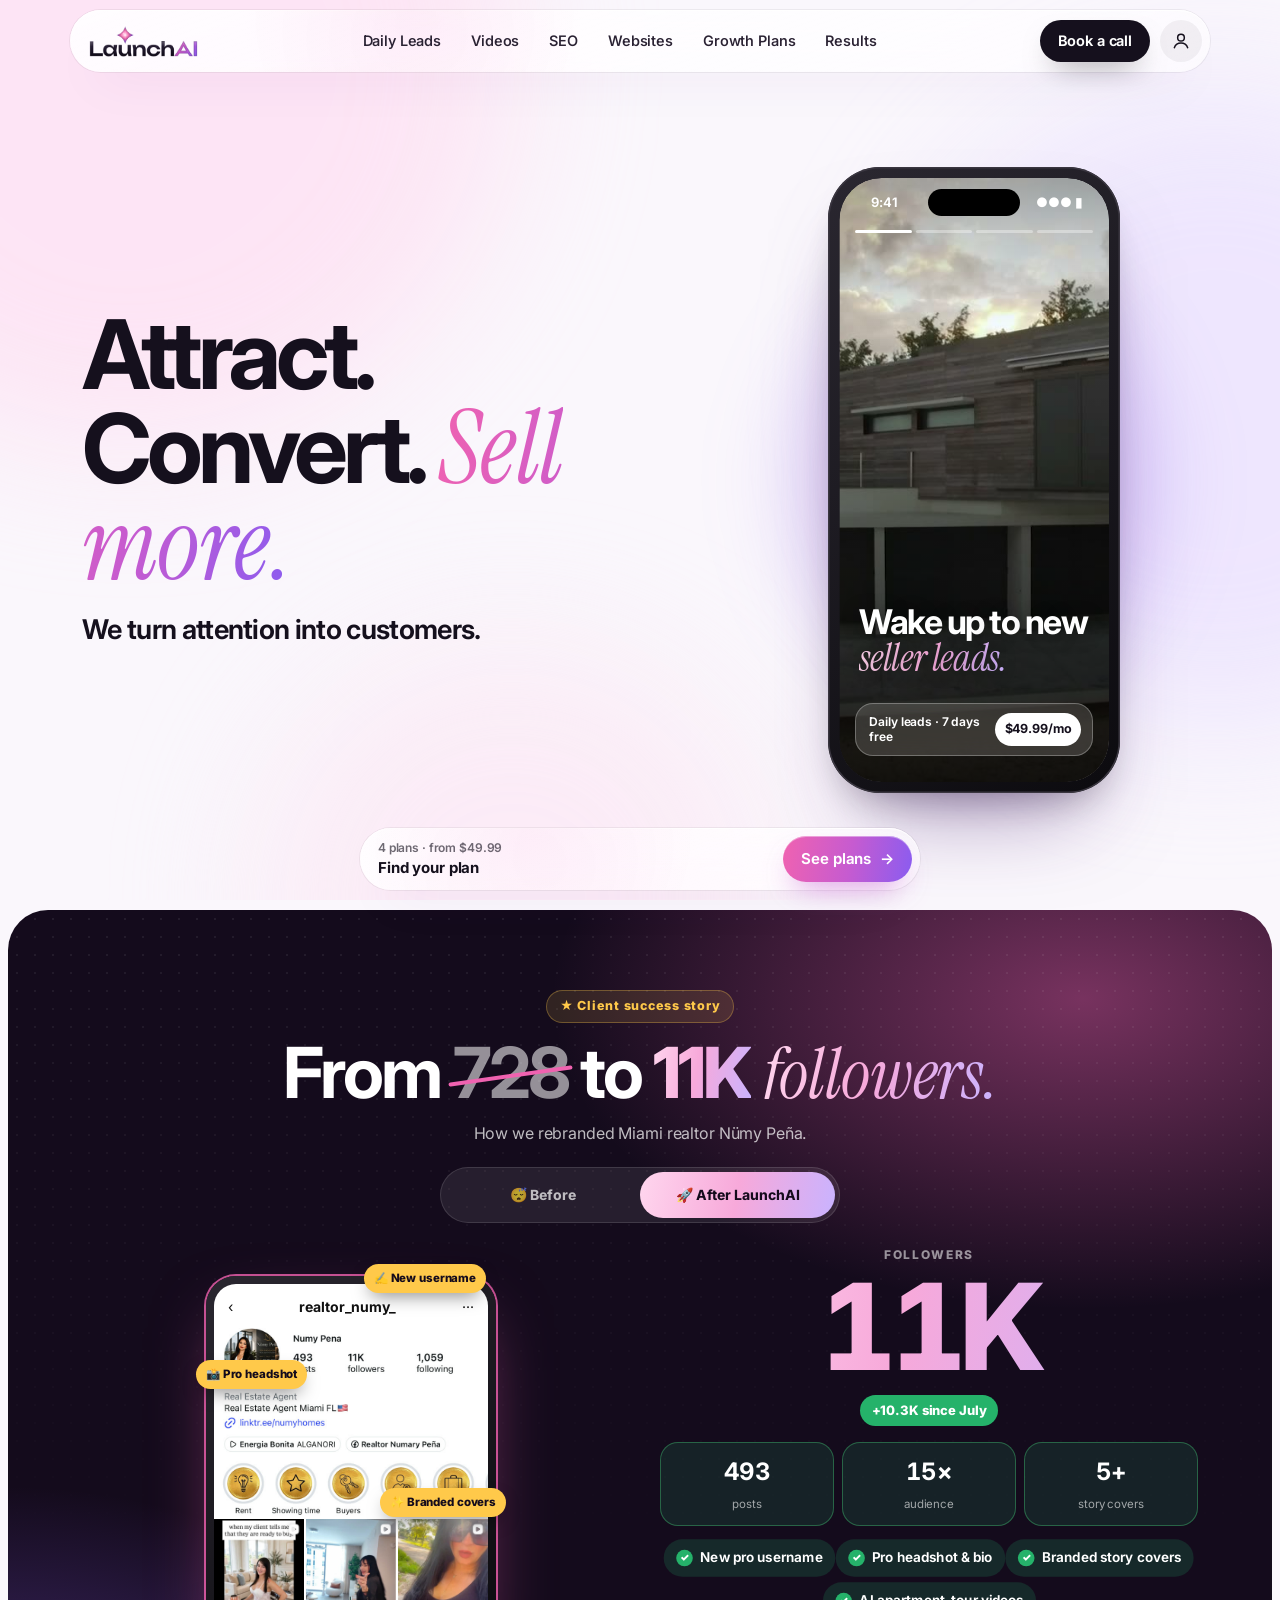
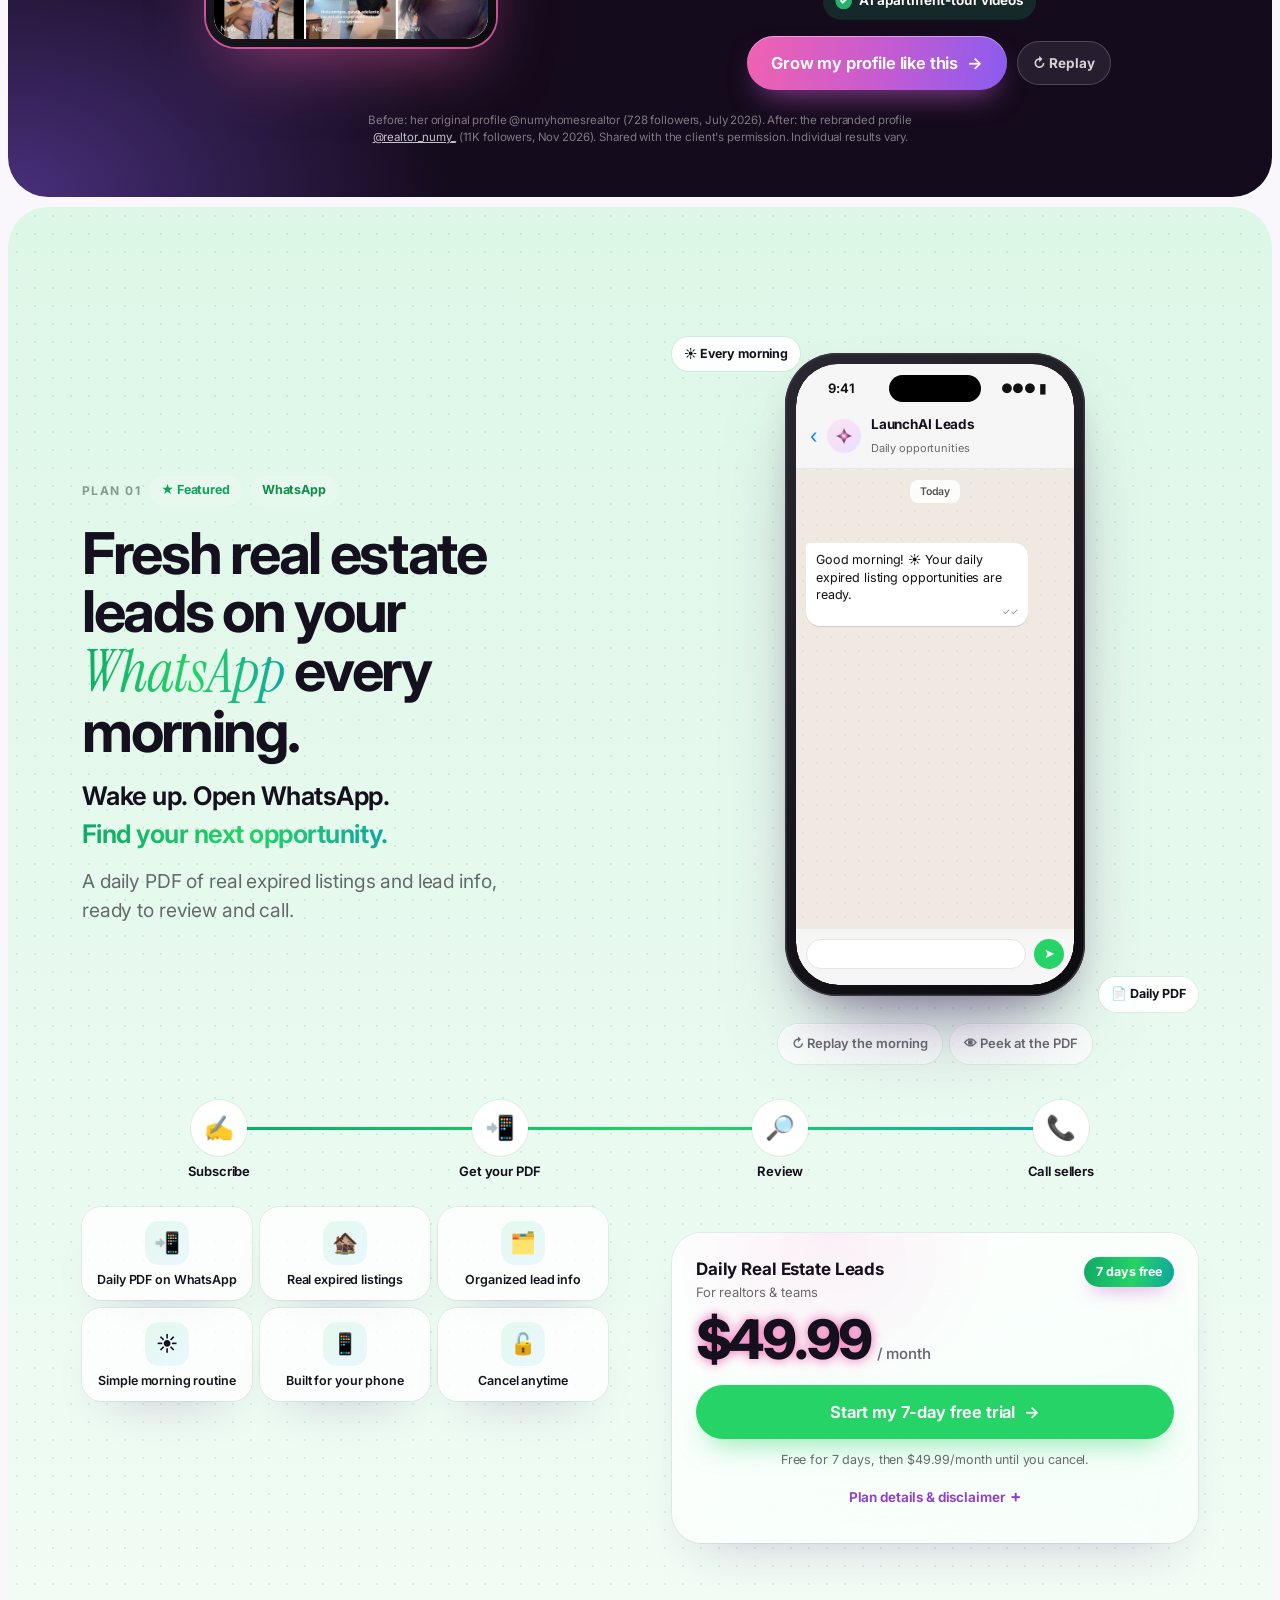
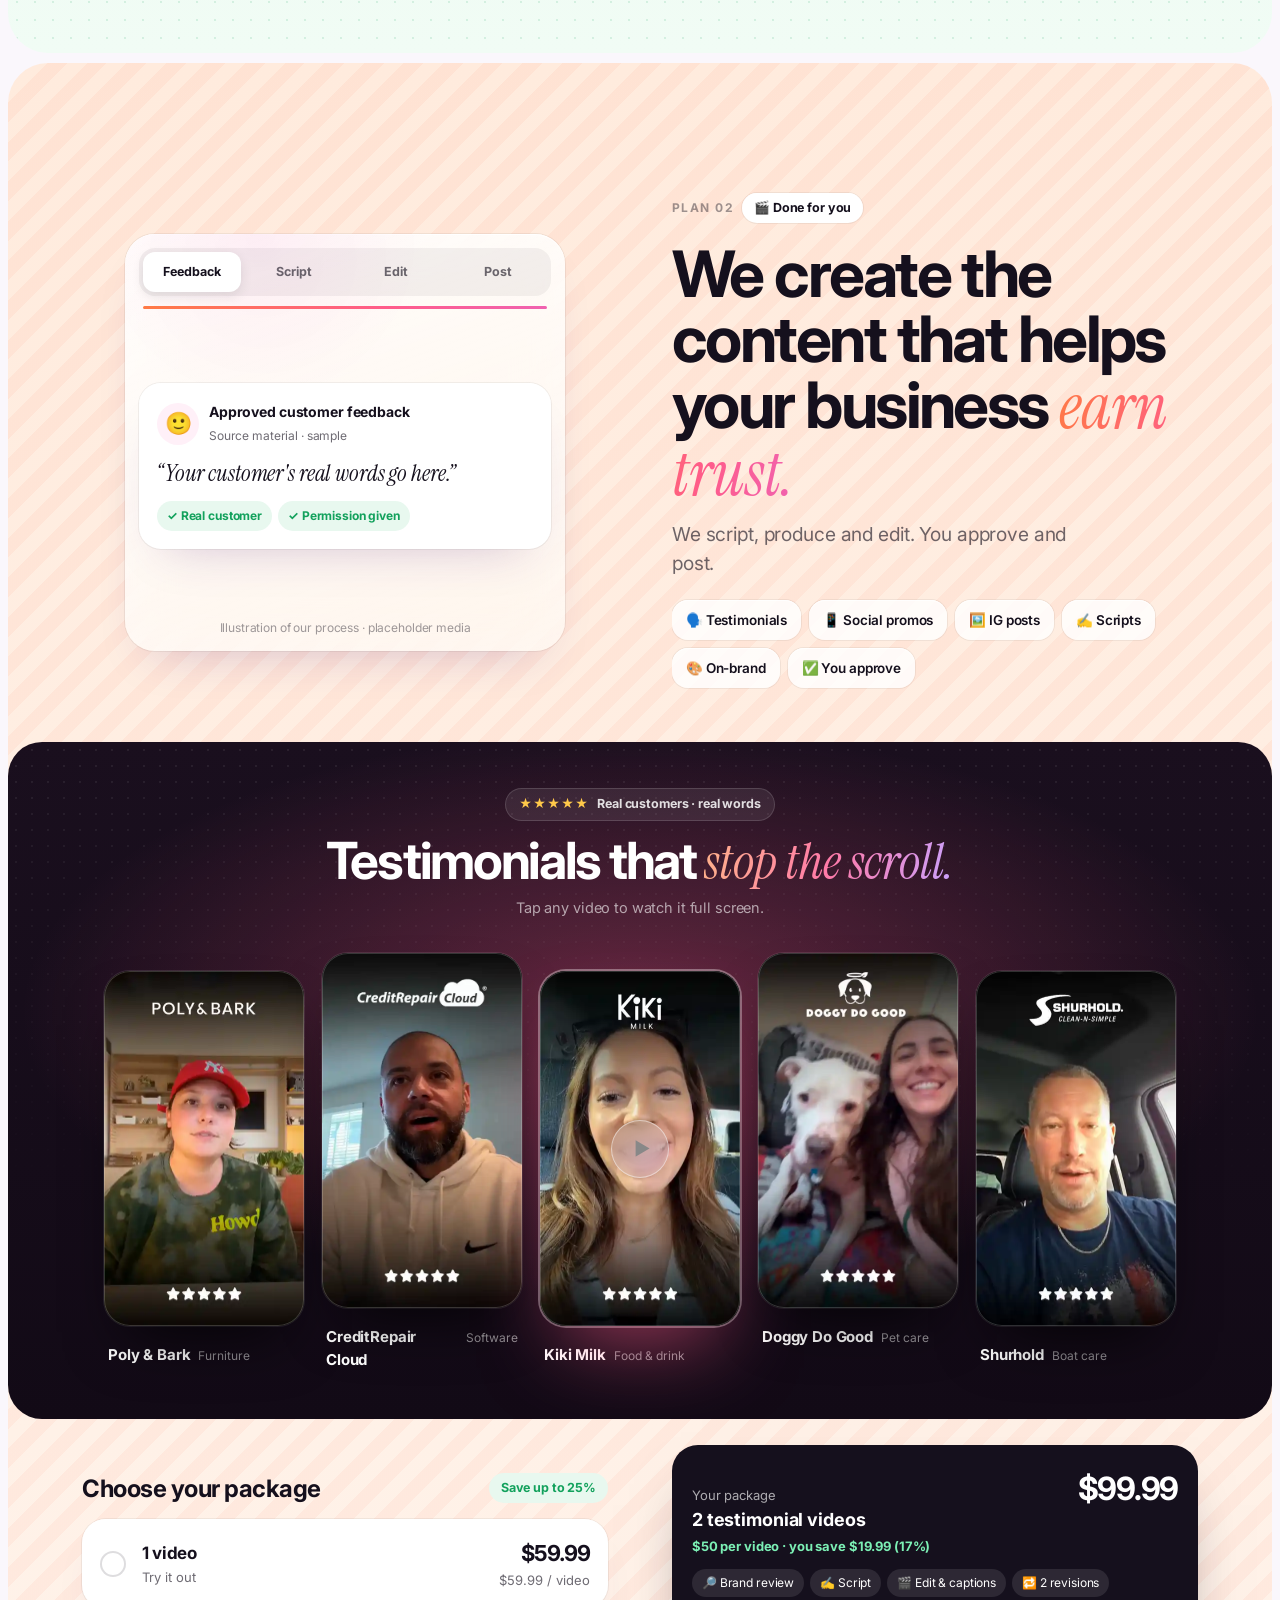
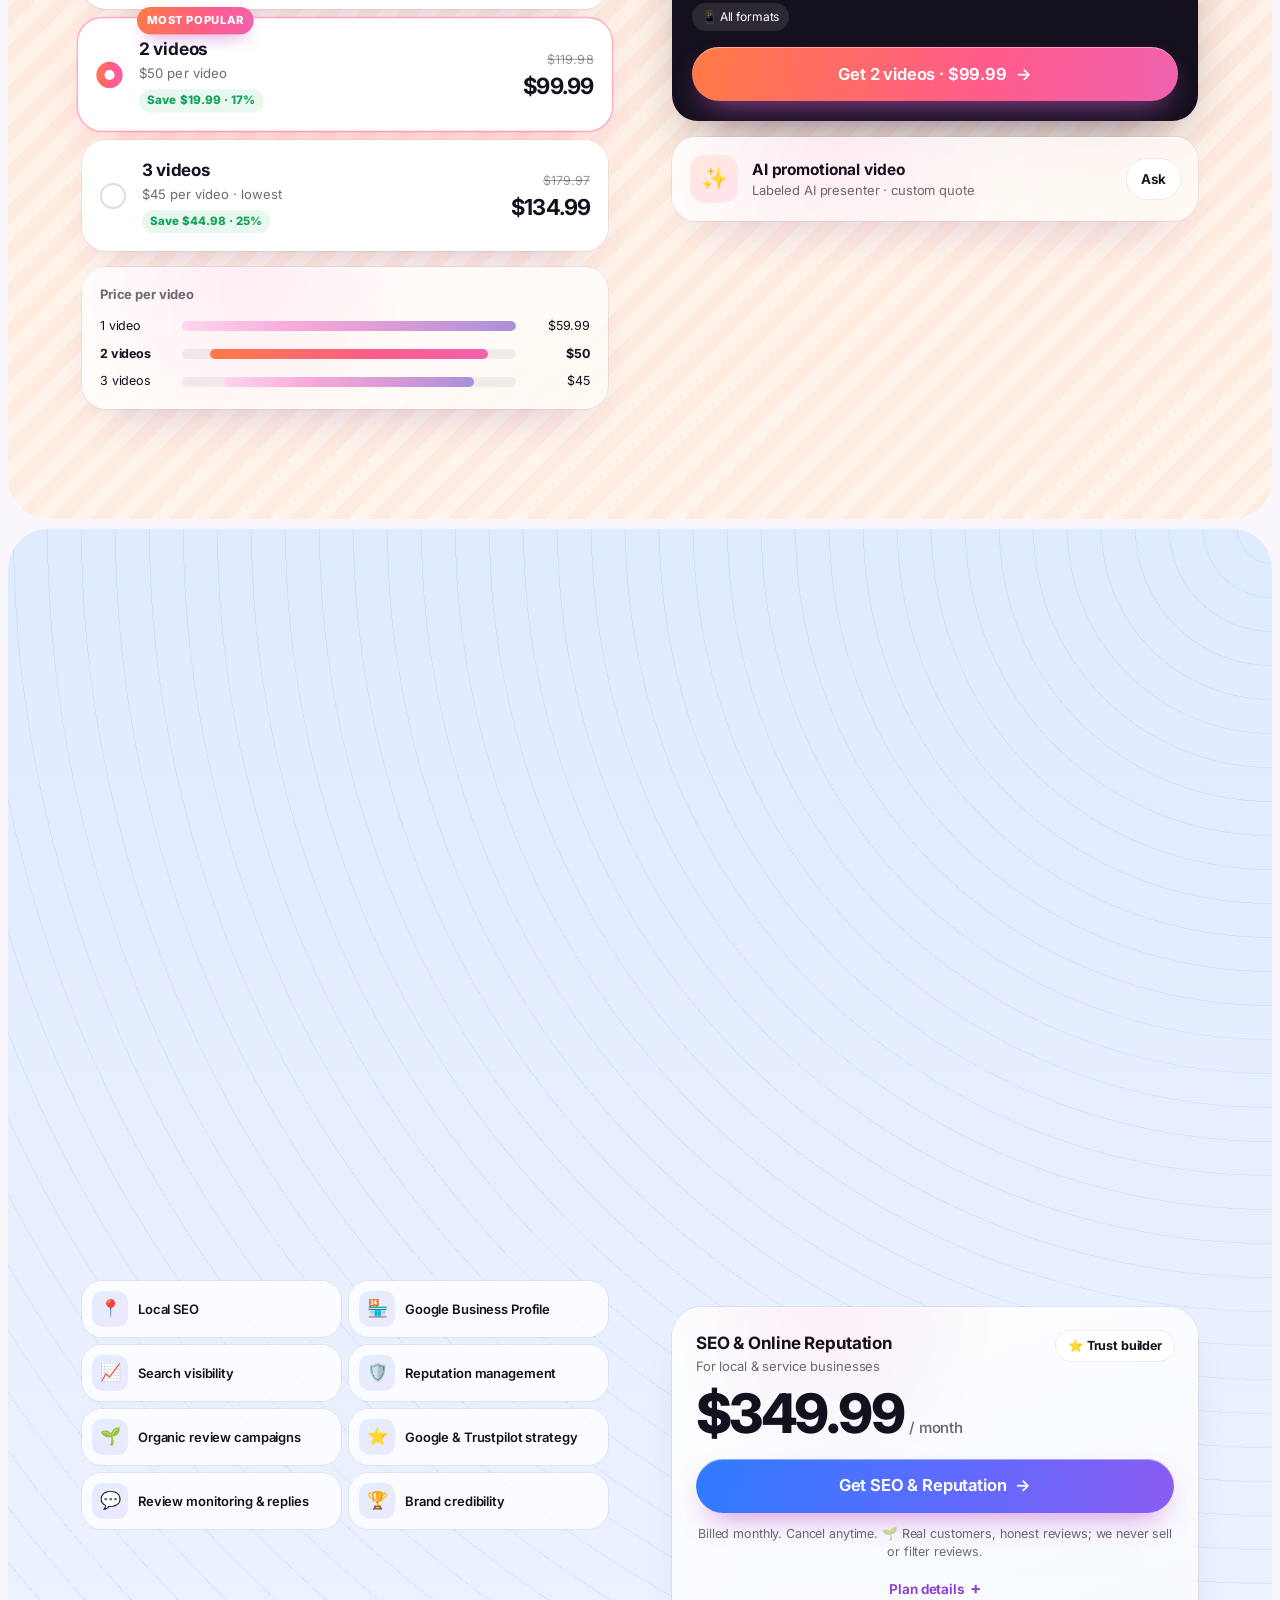
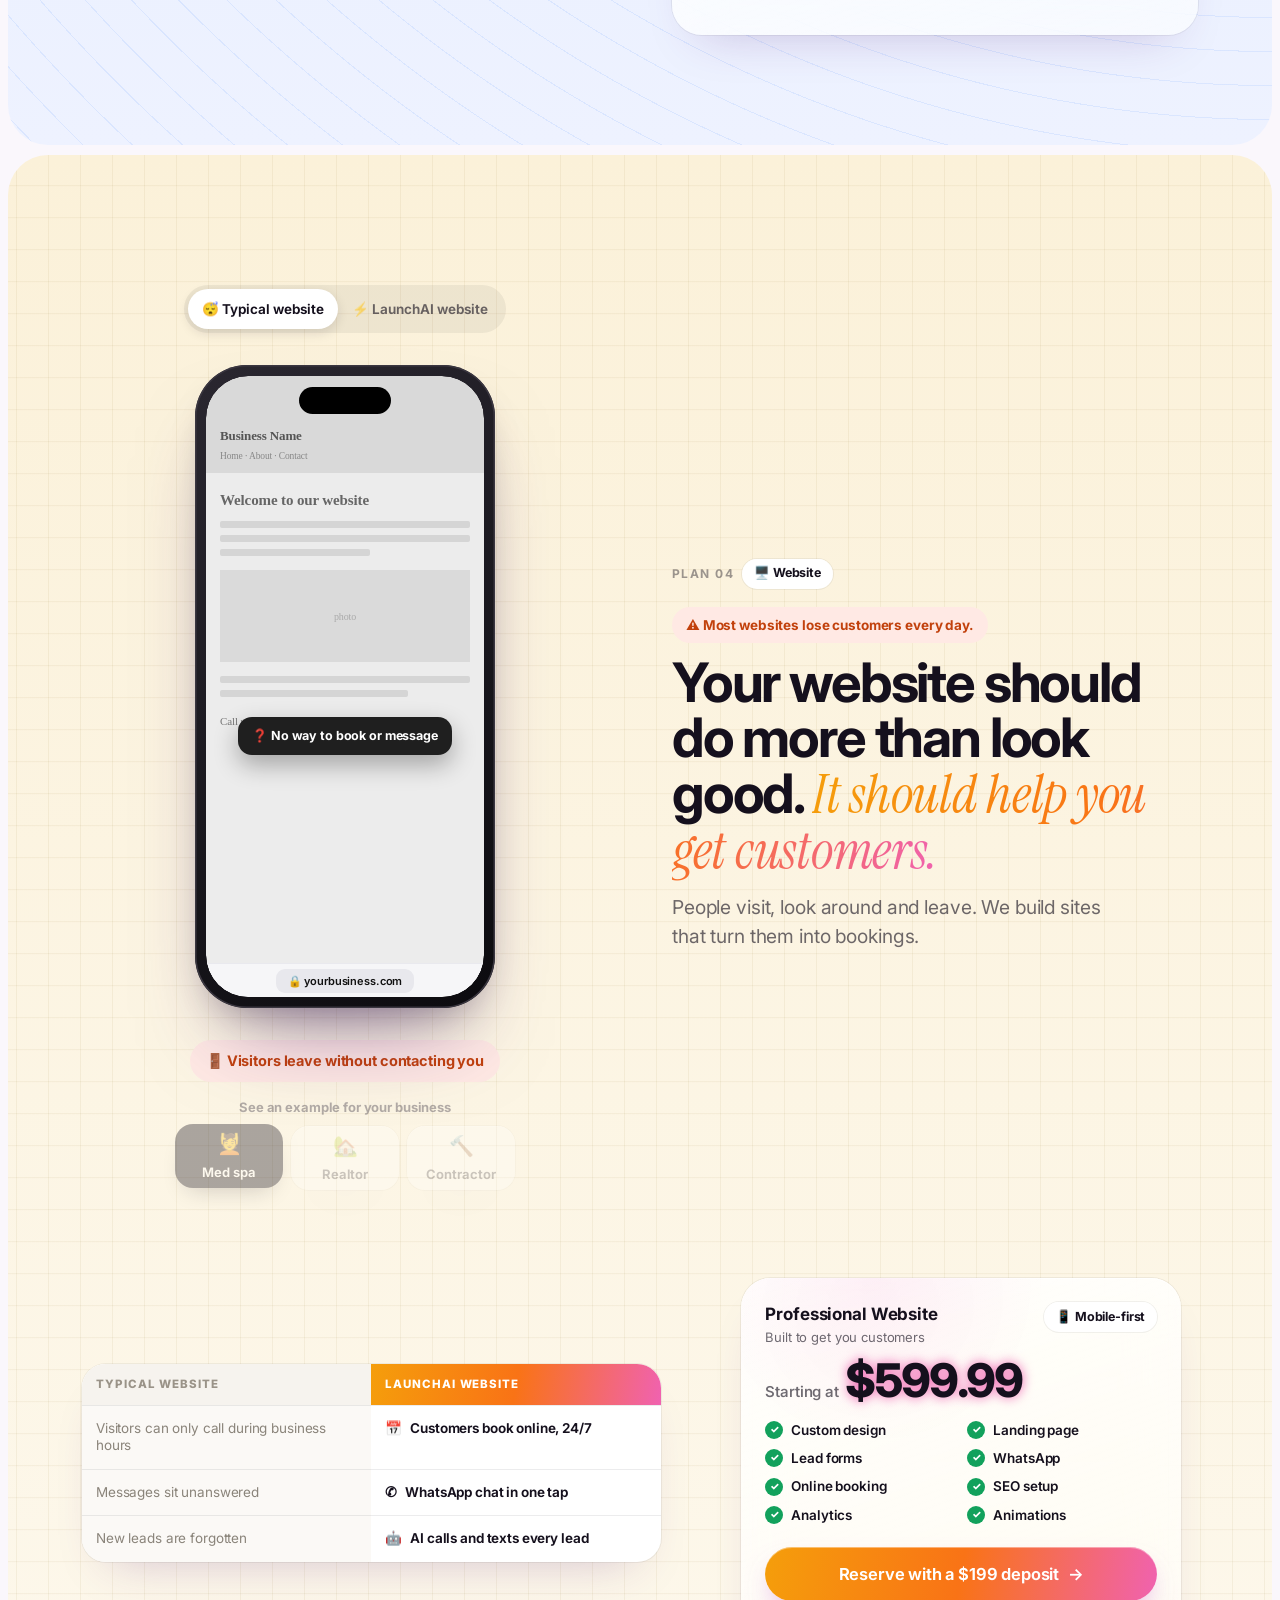
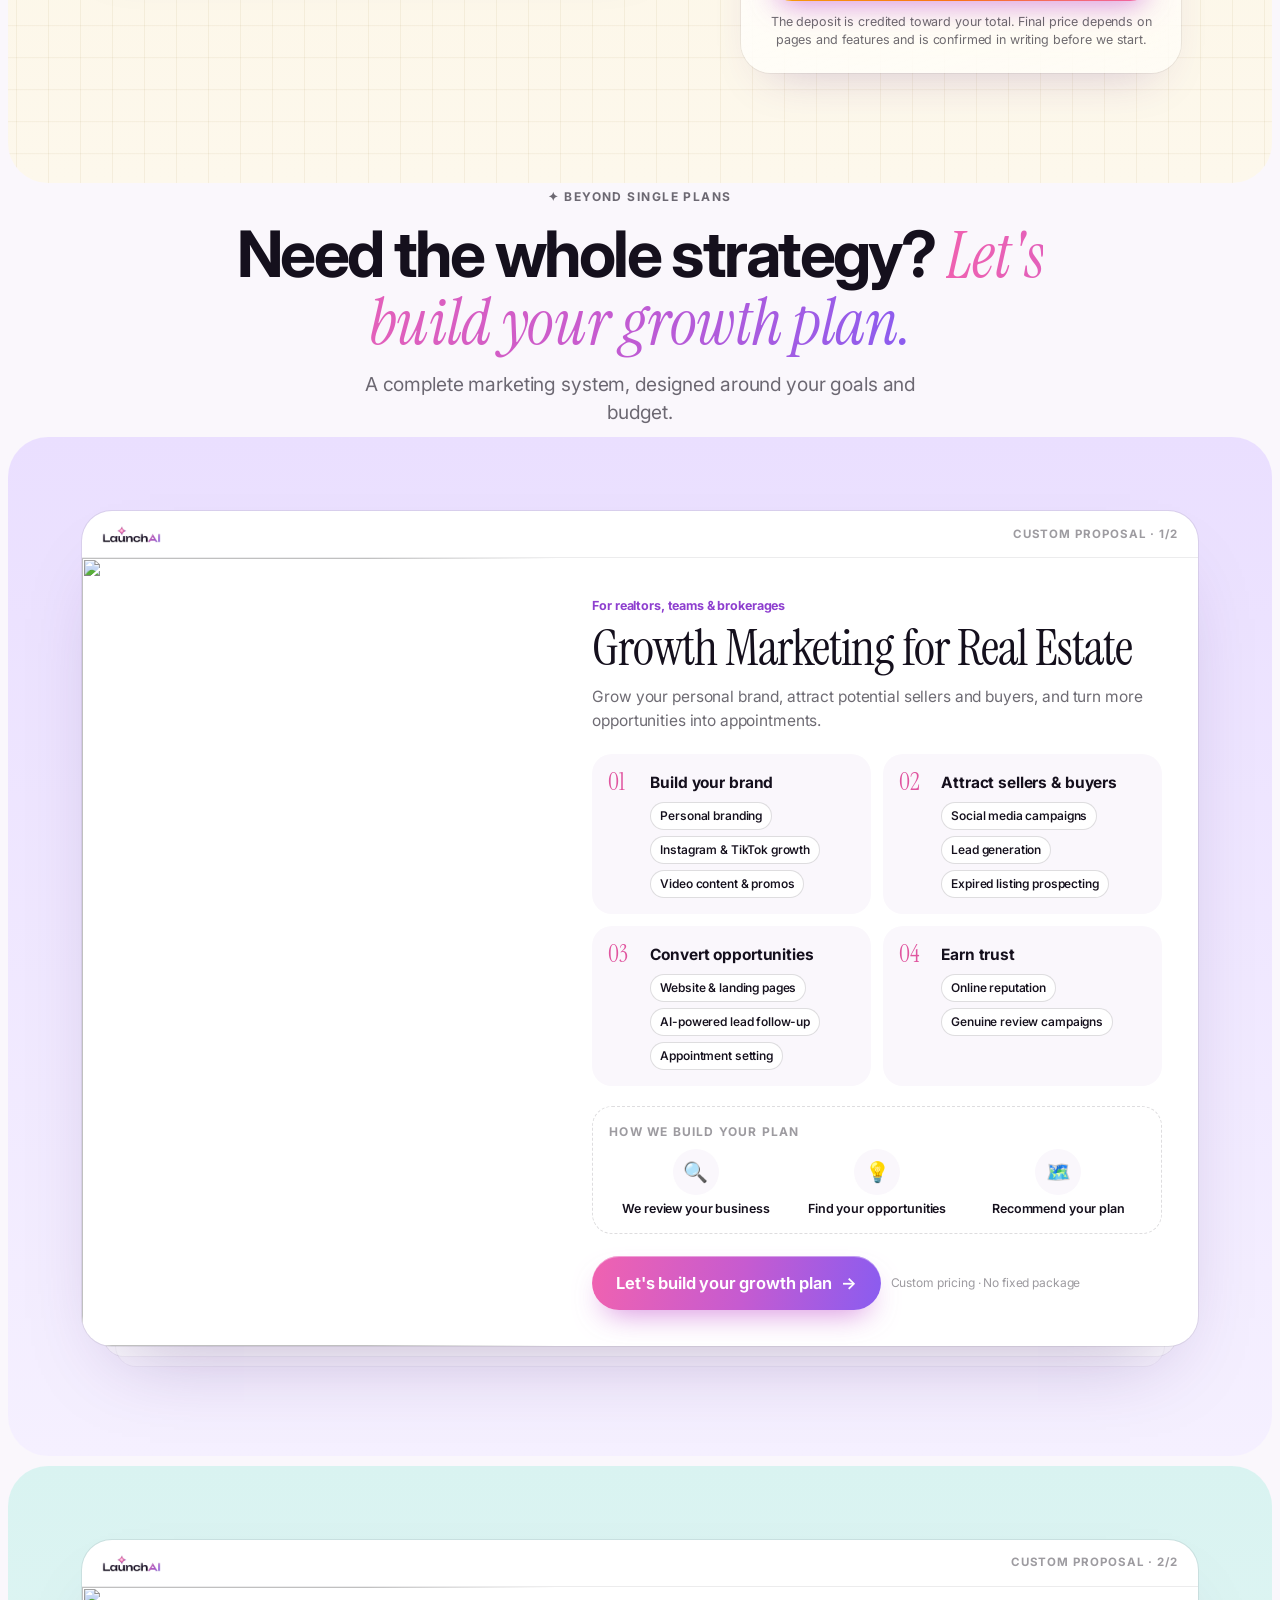
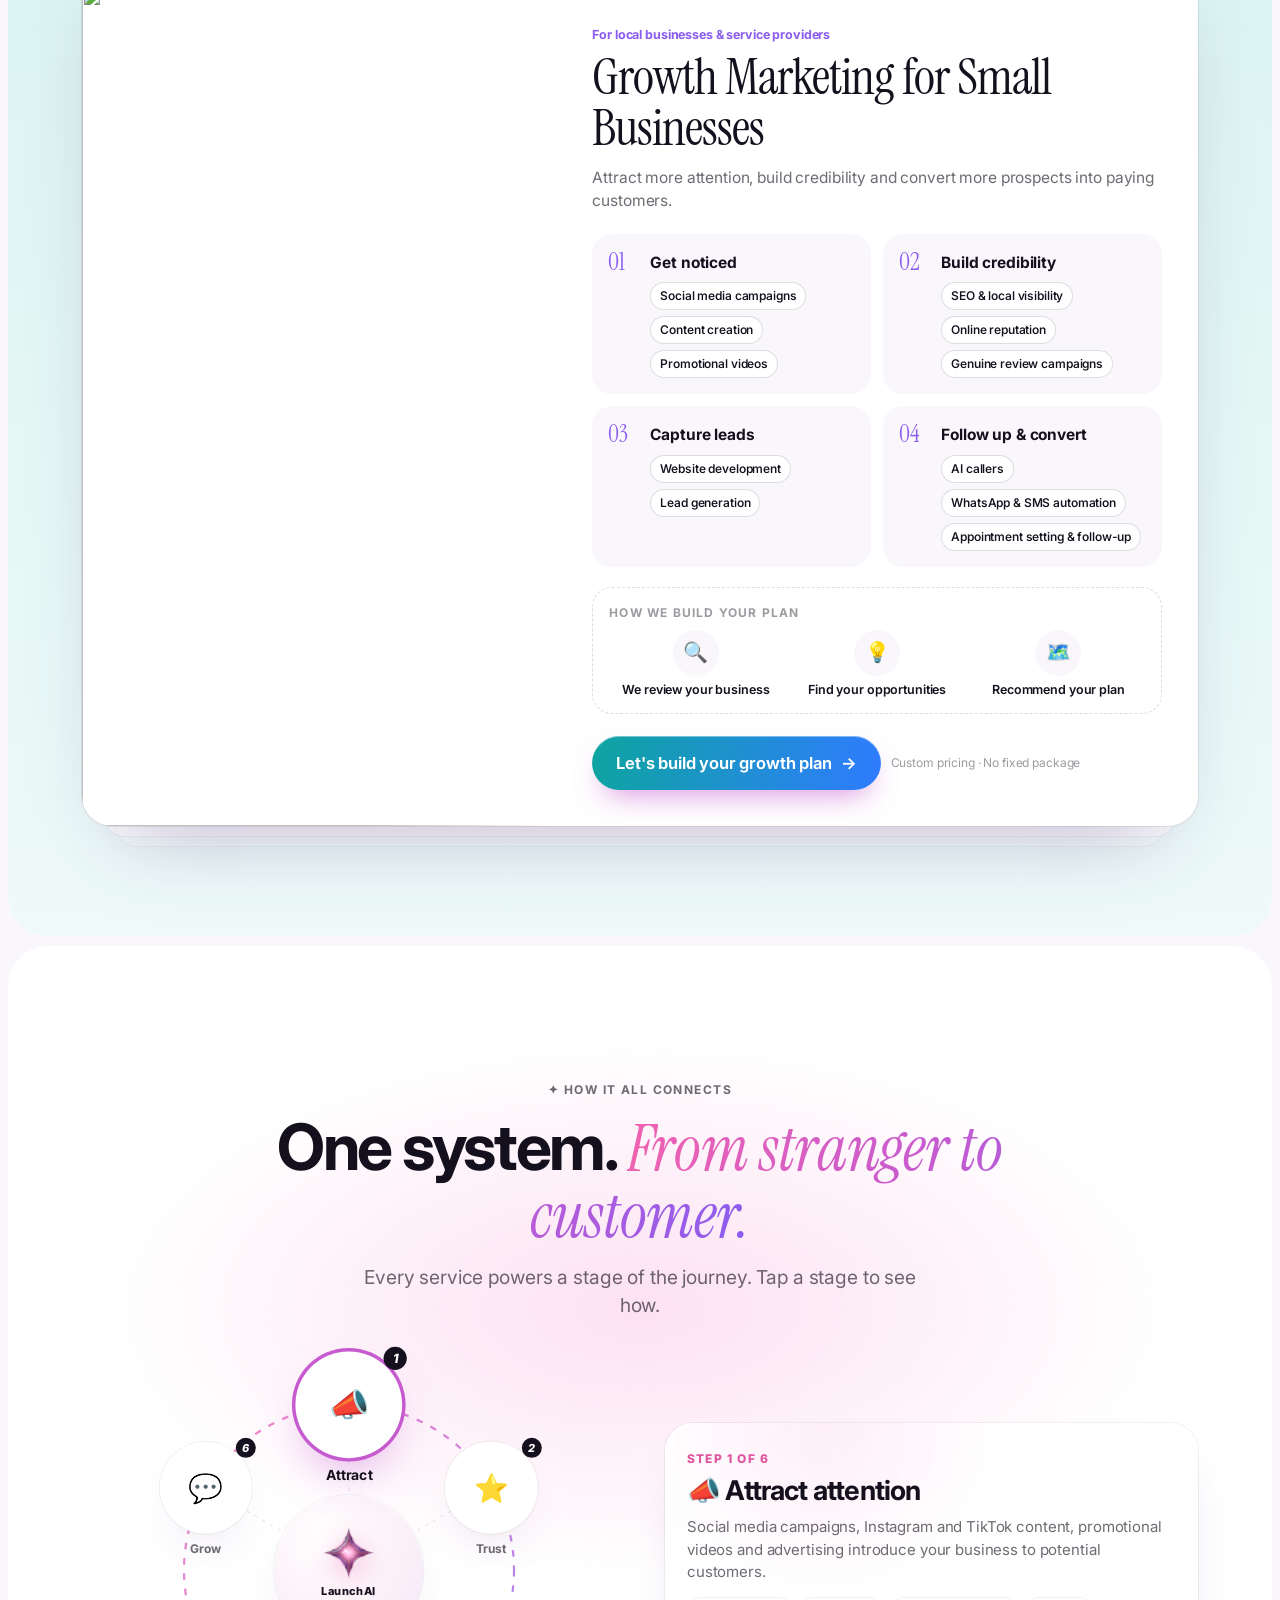
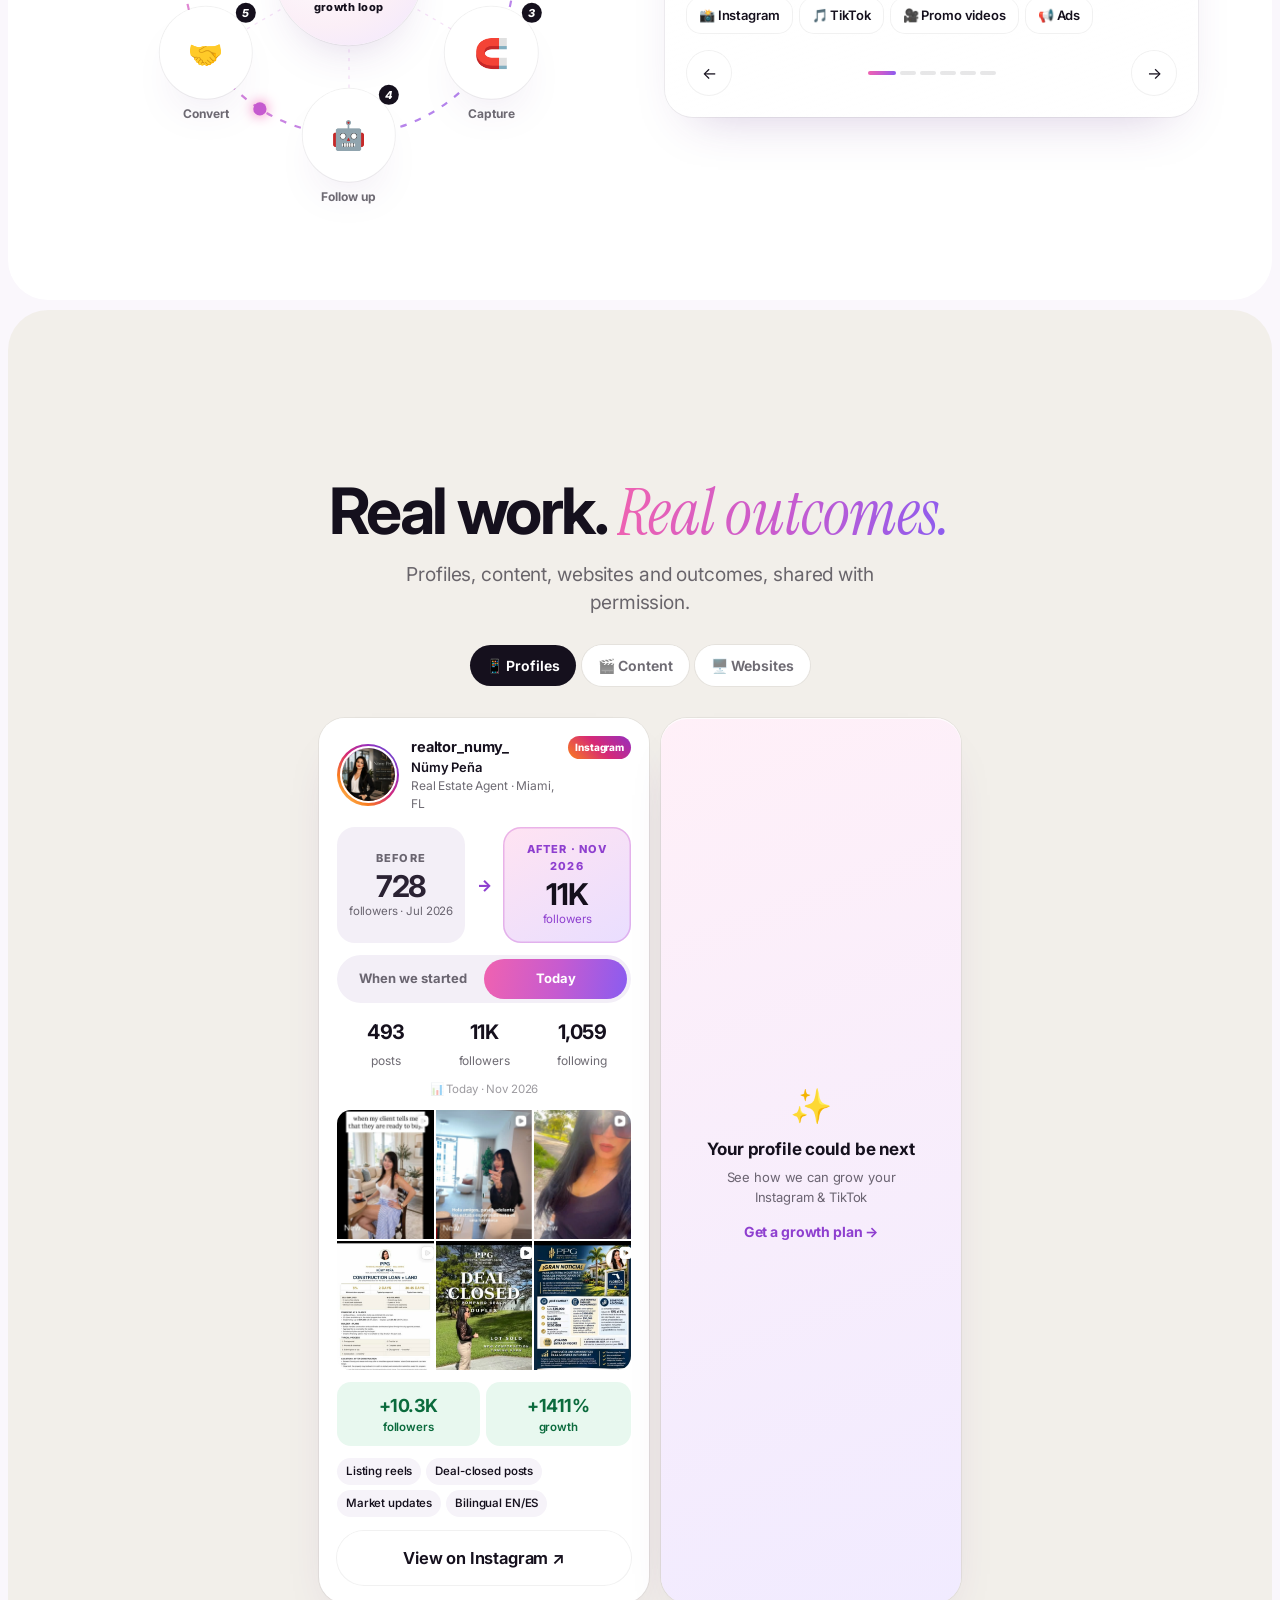
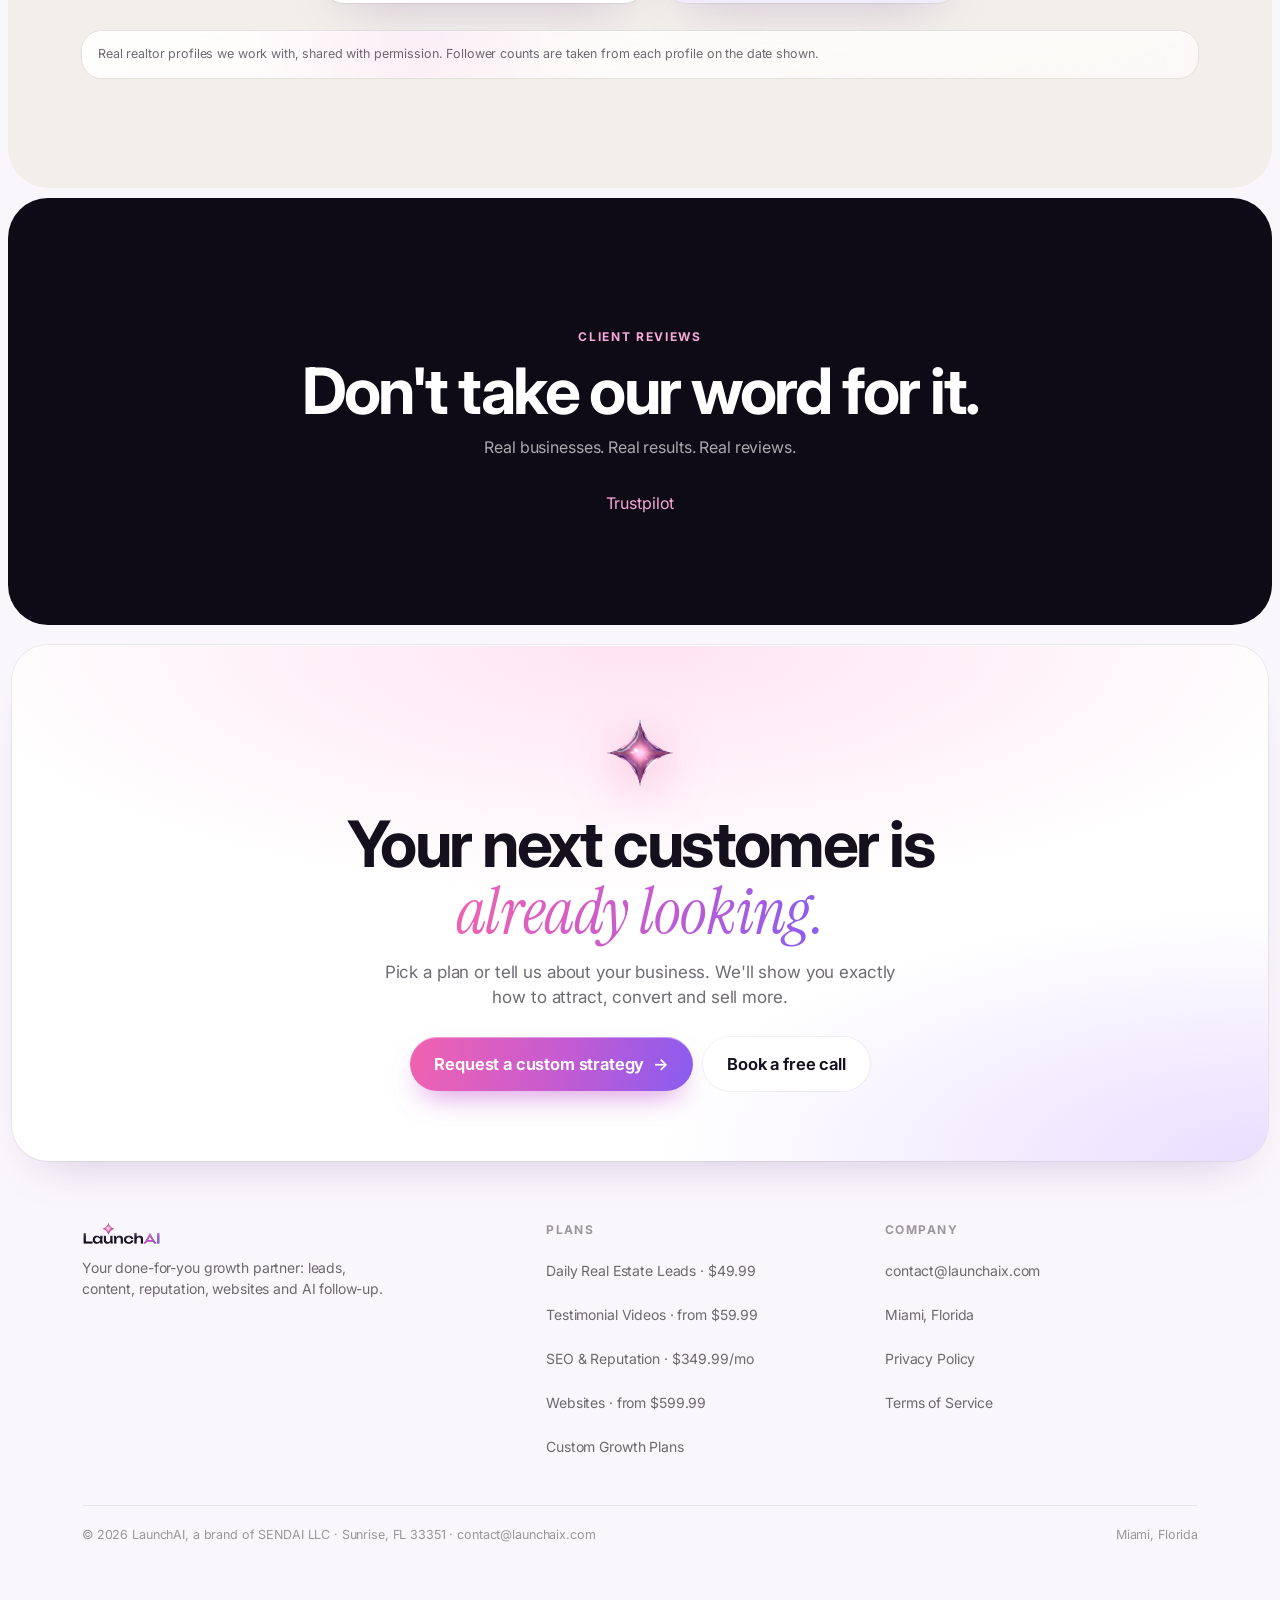
==== index.html @ 58e359bb "Launch redesign: mobile-first site, accounts, support desk, Stripe checkout - New light, iPhone-firs" ====
<!DOCTYPE html>
<html lang="en">
<head>
<meta charset="UTF-8">
<meta name="facebook-domain-verification" content="5u97hp2n8crmgcsbzi7xvz406a7vlc" />
<meta name="viewport" content="width=device-width, initial-scale=1.0, viewport-fit=cover">
<title>LaunchAI | Leads, Testimonial Videos, SEO & Websites for Realtors & Small Business</title>
<meta name="description" content="LaunchAI helps realtors and small businesses attract, convert and sell more: daily real estate leads on WhatsApp, done-for-you testimonial videos, SEO & online reputation, and professional websites.">
<meta name="author" content="LaunchAI">
<meta name="robots" content="index, follow, max-snippet:-1, max-image-preview:large, max-video-preview:-1">
<link rel="canonical" href="https://www.launchaix.com/">
<meta property="og:type" content="website">
<meta property="og:url" content="https://www.launchaix.com/">
<meta property="og:title" content="LaunchAI | Attract. Convert. Sell more.">
<meta property="og:description" content="LaunchAI helps realtors and small businesses attract, convert and sell more: daily real estate leads on WhatsApp, done-for-you testimonial videos, SEO & online reputation, and professional websites.">
<meta property="og:image" content="https://www.launchaix.com/og-image.png">
<meta property="og:site_name" content="LaunchAI">
<meta property="og:locale" content="en_US">
<meta name="twitter:card" content="summary_large_image">
<meta name="twitter:site" content="@launchaix">
<meta name="twitter:title" content="LaunchAI | Attract. Convert. Sell more.">
<meta name="twitter:description" content="LaunchAI helps realtors and small businesses attract, convert and sell more: daily real estate leads on WhatsApp, done-for-you testimonial videos, SEO & online reputation, and professional websites.">
<script type="application/ld+json">{"@context": "https://schema.org", "@type": "Organization", "name": "LaunchAI", "legalName": "SENDAI LLC", "alternateName": ["launchaix", "launchai", "Launch AI"], "url": "https://www.launchaix.com", "description": "LaunchAI is a done-for-you growth partner for real estate agents and small businesses: daily real estate leads, testimonial videos, SEO & online reputation, and professional websites.", "email": "contact@launchaix.com", "address": {"@type": "PostalAddress", "addressLocality": "Sunrise", "addressRegion": "FL", "postalCode": "33351", "addressCountry": "US"}, "sameAs": ["https://www.instagram.com/launchaix", "https://www.facebook.com/profile.php?id=61578196255046", "https://www.linkedin.com/company/launchaix/", "https://www.trustpilot.com/review/launchaix.com"]}</script>
<meta name="theme-color" content="#FAF7FC">
<link rel="icon" href="symbol.png">
<link rel="apple-touch-icon" href="symbol.png">
<link rel="preconnect" href="https://fonts.googleapis.com">
<link rel="preconnect" href="https://fonts.gstatic.com" crossorigin>
<link href="https://fonts.googleapis.com/css2?family=Inter:wght@400;500;600;700;800&family=Instrument+Serif:ital@0;1&display=swap" rel="stylesheet">
<link href="https://assets.calendly.com/assets/external/widget.css" rel="stylesheet">
<script src="https://assets.calendly.com/assets/external/widget.js" async></script>
<style>
:root{
  --bg:#FAF7FC;--card:#FFFFFF;--ink:#15101D;--ink2:#2A2233;--mute:rgba(21,16,29,.62);--dim:rgba(21,16,29,.42);
  --line:rgba(21,16,29,.08);--line2:rgba(21,16,29,.14);
  --grad:linear-gradient(100deg,#F062B0 0%,#C65BD0 52%,#8A5CF0 100%);
  --soft:linear-gradient(100deg,#FFD6EE 0%,#F7A9DA 34%,#D99AD6 66%,#A88FDB 100%);
  --pink:#E0559F;--violet:#8A5CF0;--plum:#8E3FCF;--wa:#25D366;--ok:#12A15C;
  --r:26px;--wrap:1180px;
  --sans:-apple-system,BlinkMacSystemFont,"SF Pro Display","SF Pro Text","Inter","Helvetica Neue",Arial,sans-serif;
  --serif:"Instrument Serif","New York",Georgia,serif;
  --ease:cubic-bezier(.2,.8,.2,1);
  --shadow:0 1px 0 rgba(255,255,255,.9) inset,0 0 0 1px rgba(21,16,29,.06),0 24px 50px -28px rgba(90,40,130,.28);
  --safe-b:env(safe-area-inset-bottom,0px);
}
*{box-sizing:border-box;margin:0;padding:0;-webkit-tap-highlight-color:transparent}
html{scroll-behavior:smooth;-webkit-text-size-adjust:100%}
body{background:var(--bg);color:var(--ink);font-family:var(--sans);font-size:16px;line-height:1.5;-webkit-font-smoothing:antialiased;overflow-x:hidden;letter-spacing:-.008em}
img,video{display:block;max-width:100%}
a{color:inherit;text-decoration:none}
button{font:inherit;color:inherit;background:none;border:0;cursor:pointer}
.wrap{max-width:var(--wrap);margin:0 auto;padding:0 20px}
.serif{font-family:var(--serif);font-style:italic;font-weight:400;letter-spacing:-.005em}
.gt{background:var(--grad);-webkit-background-clip:text;background-clip:text;color:transparent}
h1,h2,h3{font-weight:700;letter-spacing:-.04em;line-height:1.02}
h2{font-size:clamp(2.1rem,8.6vw,4rem)}
h3{font-size:1.3rem;letter-spacing:-.02em;line-height:1.2}
.lead{font-size:clamp(1.02rem,3.9vw,1.2rem);color:var(--mute);margin-top:14px;max-width:560px}
.eyebrow{display:inline-flex;align-items:center;gap:8px;font-size:12px;font-weight:700;letter-spacing:.12em;text-transform:uppercase;color:var(--mute)}
.chip{display:inline-flex;align-items:center;gap:7px;height:30px;padding:0 12px;border-radius:999px;font-size:12.5px;font-weight:700;background:#fff;box-shadow:var(--shadow);white-space:nowrap}
.chip.hot{background:var(--grad);color:#fff;box-shadow:0 8px 20px -8px rgba(198,91,208,.7)}
.chip.ok{background:#E8F8EF;color:var(--ok);box-shadow:none}
.chip.wa{background:#E7F9EE;color:#128C4A;box-shadow:none}

/* aurora */
.aurora{position:fixed;inset:0;z-index:-1;pointer-events:none;overflow:hidden}
.aurora i{position:absolute;border-radius:50%;filter:blur(70px);opacity:.55}
.aurora i:nth-child(1){width:60vmax;height:60vmax;left:-20vmax;top:-25vmax;background:#FFD6EE;animation:drift 22s ease-in-out infinite alternate}
.aurora i:nth-child(2){width:50vmax;height:50vmax;right:-20vmax;top:10vh;background:#E4D9FF;animation:drift 26s ease-in-out infinite alternate-reverse}
.aurora i:nth-child(3){width:40vmax;height:40vmax;left:20vw;bottom:-20vmax;background:#FCE3F2;animation:drift 30s ease-in-out infinite alternate}
@keyframes drift{to{transform:translate(6vmax,4vmax) scale(1.08)}}

/* glass (light) */
.glass{position:relative;background:linear-gradient(160deg,rgba(255,255,255,.92),rgba(255,255,255,.62));backdrop-filter:blur(24px) saturate(180%);-webkit-backdrop-filter:blur(24px) saturate(180%);border-radius:var(--r);box-shadow:var(--shadow);isolation:isolate}
.glass::after{content:"";position:absolute;inset:0;border-radius:inherit;pointer-events:none;background:radial-gradient(380px circle at var(--mx,30%) var(--my,0%),rgba(247,169,218,.18),transparent 45%);z-index:-1}

/* buttons */
.btn{display:inline-flex;align-items:center;justify-content:center;gap:9px;min-height:54px;padding:0 24px;border-radius:999px;font-weight:650;font-size:16.5px;letter-spacing:-.01em;transition:transform .3s var(--ease),box-shadow .3s var(--ease),background .3s;white-space:nowrap;user-select:none}
.btn:active{transform:scale(.96)}
.btn-main{background:var(--grad);color:#fff;box-shadow:0 14px 30px -12px rgba(198,91,208,.75),0 1px 0 rgba(255,255,255,.4) inset}
.btn-ink{background:var(--ink);color:#fff;box-shadow:0 14px 30px -14px rgba(21,16,29,.6)}
.btn-wa{background:var(--wa);color:#fff;box-shadow:0 14px 30px -12px rgba(37,211,102,.6)}
.btn-soft{background:#fff;color:var(--ink);box-shadow:var(--shadow)}
.btn.block{width:100%}
.btn .arr{transition:transform .3s var(--ease)}
@media(hover:hover){.btn:hover{transform:translateY(-2px)}.btn:hover .arr{transform:translateX(3px)}}

/* top progress + nav */
.progress{position:fixed;top:0;left:0;height:3px;width:100%;transform-origin:0 50%;transform:scaleX(0);background:var(--grad);z-index:80}
.nav{position:fixed;z-index:60;top:calc(10px + env(safe-area-inset-top,0px));left:50%;transform:translateX(-50%);width:min(1140px,calc(100% - 20px));height:58px;display:flex;align-items:center;gap:6px;padding:0 8px 0 18px;border-radius:999px}
.nav .logo img{height:24px;width:auto}
.nav ul{display:none;list-style:none;gap:2px;margin-left:auto}
.nav ul a{display:block;padding:9px 14px;border-radius:999px;font-size:14.5px;font-weight:550;color:var(--ink2)}
.nav ul a:hover{background:rgba(21,16,29,.05)}
.nav .btn{min-height:42px;padding:0 18px;font-size:14.5px;margin-left:auto}
.nav .menu{width:42px;height:42px;border-radius:50%;display:grid;place-items:center;margin-left:4px;background:rgba(21,16,29,.05)}
.nav .menu span{display:block;width:16px;height:1.6px;background:var(--ink);margin:3px auto;border-radius:2px}

/* plan menu sheet */
.pmenu{position:fixed;inset:0;z-index:70;display:none}
.pmenu.open{display:block}
.pmenu .bd{position:absolute;inset:0;background:rgba(21,16,29,.25);backdrop-filter:blur(6px);-webkit-backdrop-filter:blur(6px);animation:fade .3s}
.pmenu .panel{position:absolute;left:10px;right:10px;top:calc(76px + env(safe-area-inset-top,0px));padding:10px;border-radius:28px;animation:drop .4s var(--ease)}
.pmenu a{display:flex;align-items:center;gap:14px;padding:13px 12px;border-radius:18px}
.pmenu a:active{background:rgba(21,16,29,.05)}
.pmenu .ic{width:42px;height:42px;border-radius:13px;display:grid;place-items:center;font-size:20px;background:#fff;box-shadow:var(--shadow)}
.pmenu b{display:block;font-size:15.5px}
.pmenu small{color:var(--mute);font-size:13px}
.pmenu .pr{margin-left:auto;font-weight:700;font-size:14px}
@keyframes fade{from{opacity:0}}
@keyframes drop{from{opacity:0;transform:translateY(-10px) scale(.98)}}

/* dock (sticky contextual CTA) */
.dock{position:fixed;z-index:55;left:10px;right:10px;bottom:calc(10px + var(--safe-b));display:flex;align-items:center;gap:10px;padding:8px 8px 8px 18px;border-radius:999px;transform:translateY(140%);transition:transform .5s var(--ease)}
.dock.show{transform:none}
.dock .t{min-width:0;flex:1}
.dock small{display:block;font-size:11.5px;font-weight:600;color:var(--mute);white-space:nowrap;overflow:hidden;text-overflow:ellipsis}
.dock b{display:block;font-size:15px;white-space:nowrap;overflow:hidden;text-overflow:ellipsis}
.dock .btn{min-height:46px;padding:0 18px;font-size:15px}
.dock .t,.dock .btn{transition:opacity .25s}
.dock.swap .t,.dock.swap .btn{opacity:0}

/* sections */
.sec{position:relative;padding:110px 0 90px;scroll-margin-top:0}
.plan-tag{display:flex;align-items:center;gap:8px;flex-wrap:wrap;margin-bottom:18px}
.num{font-size:12px;font-weight:700;letter-spacing:.12em;color:var(--dim)}
.grid2{display:grid;gap:34px}
.grid2>*{min-width:0}
.rv{opacity:0;transform:translateY(26px);transition:opacity .9s var(--ease),transform .9s var(--ease)}
.rv.in{opacity:1;transform:none}
.d1{transition-delay:.08s}.d2{transition-delay:.16s}.d3{transition-delay:.24s}

/* ===== HERO ===== */
.hero{min-height:100svh;padding:100px 0 40px;display:flex;align-items:center}
.hero h1{font-size:clamp(2.9rem,13vw,6rem);letter-spacing:-.05em;line-height:.95;margin-top:16px}
.hero h1 .serif{font-size:1.06em}
.hero .sub{font-size:clamp(1.25rem,5vw,1.7rem);font-weight:650;letter-spacing:-.025em;margin-top:16px}
.hero-pts{display:flex;gap:8px;overflow-x:auto;scrollbar-width:none;margin:22px -20px 0;padding:4px 20px 8px;scroll-snap-type:x mandatory}
.hero-pts::-webkit-scrollbar{display:none}
.hero-pts span{scroll-snap-align:start;flex:none;display:inline-flex;gap:8px;align-items:center;padding:10px 14px;border-radius:16px;font-size:14px;font-weight:550;background:rgba(255,255,255,.8);box-shadow:var(--shadow)}
.hero .ctas{display:flex;gap:10px;margin-top:22px;flex-wrap:wrap}
.hero .loc{margin-top:18px;font-size:13.5px;color:var(--mute)}
.hero-phone{display:flex;justify-content:center;position:relative}
.swipe{display:flex;flex-direction:column;align-items:center;gap:6px;margin-top:26px;font-size:12.5px;color:var(--dim);font-weight:600}
.swipe i{width:22px;height:34px;border-radius:12px;border:1.6px solid var(--dim);position:relative}
.swipe i::after{content:"";position:absolute;left:50%;top:7px;width:3px;height:7px;margin-left:-1.5px;border-radius:2px;background:var(--dim);animation:wheel 1.8s ease-in-out infinite}
@keyframes wheel{50%{transform:translateY(8px);opacity:.3}}

/* iPhone frame */
.iphone{position:relative;width:min(300px,76vw);aspect-ratio:9/19.3;border-radius:52px;padding:11px;background:linear-gradient(145deg,#2a2730,#0c0b0f);box-shadow:0 0 0 1.5px #3a3640 inset,0 50px 90px -40px rgba(70,30,110,.55),0 20px 40px -20px rgba(0,0,0,.35)}
.iphone::before{content:"";position:absolute;top:22px;left:50%;transform:translateX(-50%);width:92px;height:27px;border-radius:20px;background:#000;z-index:5}
.iphone .scr{position:relative;height:100%;border-radius:42px;overflow:hidden;background:#fff}
.sbar{position:absolute;z-index:4;top:0;left:0;right:0;height:50px;display:flex;justify-content:space-between;align-items:center;padding:0 28px 0 32px;font-size:13px;font-weight:650;color:#111}
.sbar.light{color:#fff}

/* hero reel feed in phone */
.feed{position:absolute;inset:0;overflow:hidden}
.feed .track{position:absolute;inset:0;transition:transform .9s var(--ease)}
.reel{position:absolute;left:0;right:0;height:100%;color:#fff}
.reel img{position:absolute;inset:0;width:100%;height:100%;object-fit:cover}
.reel::after{content:"";position:absolute;inset:0;background:linear-gradient(180deg,rgba(0,0,0,.15) 0%,transparent 30%,rgba(0,0,0,.72) 100%)}
.reel .info{position:absolute;z-index:2;left:16px;right:60px;bottom:28px}
.reel .info small{display:inline-block;font-size:10.5px;font-weight:700;letter-spacing:.08em;text-transform:uppercase;padding:4px 8px;border-radius:999px;background:rgba(255,255,255,.22);backdrop-filter:blur(8px)}
.reel .info b{display:block;font-size:21px;line-height:1.1;letter-spacing:-.03em;margin-top:8px}
.reel .info p{font-size:12.5px;opacity:.88;margin-top:4px}
.reel .info .p{display:inline-block;margin-top:10px;font-weight:800;font-size:15px;padding:7px 12px;border-radius:999px;background:#fff;color:#15101D}
.reel .rrail{position:absolute;z-index:2;right:10px;bottom:34px;display:flex;flex-direction:column;gap:14px;align-items:center;font-size:10px;font-weight:700}
.reel .rrail span{display:flex;flex-direction:column;align-items:center;gap:3px}
.reel .rrail i{font-style:normal;width:38px;height:38px;border-radius:50%;display:grid;place-items:center;font-size:17px;background:rgba(255,255,255,.2);backdrop-filter:blur(8px)}
.feed .dots{position:absolute;z-index:3;right:6px;top:50%;transform:translateY(-50%);display:flex;flex-direction:column;gap:5px}
.feed .dots i{width:4px;height:14px;border-radius:4px;background:rgba(255,255,255,.45);transition:all .4s}
.feed .dots i.on{background:#fff;height:22px}
.feed .topt{position:absolute;z-index:3;top:52px;left:0;right:0;text-align:center;font-size:13px;font-weight:700;color:#fff;text-shadow:0 1px 6px rgba(0,0,0,.3)}
.feed .topt span{opacity:.6;font-weight:600;margin:0 8px}
.float-card{position:absolute;padding:10px 14px;border-radius:18px;font-size:12.5px;font-weight:600;display:flex;gap:10px;align-items:center;white-space:nowrap;animation:bob 6s ease-in-out infinite}
.float-card i{font-style:normal;width:30px;height:30px;border-radius:10px;display:grid;place-items:center;background:#fff;box-shadow:var(--shadow);font-size:15px}
.float-card small{display:block;color:var(--mute);font-weight:500;font-size:11px}
@keyframes bob{50%{transform:translateY(-8px)}}

/* ===== LEADS ===== */
#leads{background:linear-gradient(180deg,rgba(231,249,238,0) 0%,rgba(231,249,238,.85) 18%,rgba(243,251,246,.6) 80%,rgba(231,249,238,0) 100%)}
.leads-h{font-size:clamp(2rem,8.4vw,3.6rem)}
.wake{margin-top:16px;font-size:clamp(1.2rem,5vw,1.6rem);font-weight:650;letter-spacing:-.02em}
.wake span{display:inline-block}
.trial{display:flex;gap:8px;flex-wrap:wrap;margin-top:18px}
.iphone .scr.wa-scr{background:#EFE9E1;background-image:radial-gradient(rgba(0,0,0,.035) 1px,transparent 1px);background-size:14px 14px}
.wa-head{position:absolute;z-index:3;top:0;left:0;right:0;padding:50px 14px 10px;display:flex;align-items:center;gap:10px;background:rgba(247,247,247,.94);backdrop-filter:blur(10px);border-bottom:1px solid rgba(0,0,0,.06)}
.wa-head .back{color:#0A84FF;font-size:20px}
.wa-head .av{width:34px;height:34px;border-radius:50%;display:grid;place-items:center;background:linear-gradient(140deg,#FFE3F2,#E9DEFF)}
.wa-head .av img{width:20px}
.wa-head b{display:block;font-size:13.5px}
.wa-head small{font-size:11px;color:#6b6b6b}
.wa-body{position:absolute;top:106px;left:0;right:0;bottom:56px;padding:10px 10px 0;display:flex;flex-direction:column;gap:7px;overflow:hidden}
.wa-day{align-self:center;font-size:10.5px;font-weight:600;color:#555;background:rgba(255,255,255,.85);padding:4px 10px;border-radius:8px}
.wa-b{max-width:86%;align-self:flex-start;background:#fff;border-radius:14px;border-top-left-radius:4px;padding:8px 10px;font-size:12.5px;line-height:1.38;color:#111;box-shadow:0 1px .5px rgba(0,0,0,.13);opacity:0;transform:translateY(10px) scale(.97);transition:all .5s var(--ease)}
.wa-b.show{opacity:1;transform:none}
.wa-b .tm{display:block;text-align:right;font-size:9.5px;color:#8a8a8a;margin-top:2px}
.pdf{width:200px;cursor:pointer;padding:4px}
.pdf .pg{border-radius:10px;overflow:hidden;background:#fff;border:1px solid #eee;height:118px;padding:9px;font-size:7px;position:relative}
.pdf .pg .h{display:flex;justify-content:space-between;align-items:center;font-weight:800;font-size:8px}
.pdf .pg .h span{color:#C65BD0}
.pdf .pg .rw{display:grid;grid-template-columns:1.6fr .8fr .7fr;gap:4px;margin-top:5px;align-items:center}
.pdf .pg .rw i{height:5px;border-radius:2px;background:#E8E4EE}
.pdf .pg .rw .x{font-style:normal;height:auto;background:#FFE7EC;color:#D12A4F;font-weight:700;font-size:6px;text-align:center;border-radius:3px;padding:1px 0}
.pdf .meta{display:flex;gap:8px;align-items:center;padding:8px 4px 2px}
.pdf .meta .ic{width:26px;height:30px;border-radius:4px;background:#E5252A;color:#fff;font-size:7.5px;font-weight:800;display:grid;place-items:center}
.pdf .meta b{display:block;font-size:11.5px}
.pdf .meta small{font-size:10px;color:#777}
.typing{align-self:flex-start;background:#fff;border-radius:14px;padding:10px 12px;display:flex;gap:4px;box-shadow:0 1px .5px rgba(0,0,0,.13);opacity:0;transition:opacity .3s}
.typing.show{opacity:1}
.typing i{width:6px;height:6px;border-radius:50%;background:#9a9a9a;animation:tp 1s infinite}
.typing i:nth-child(2){animation-delay:.15s}.typing i:nth-child(3){animation-delay:.3s}
@keyframes tp{50%{transform:translateY(-3px);opacity:.5}}
.wa-input{position:absolute;left:0;right:0;bottom:0;height:56px;padding:8px 10px 14px;display:flex;gap:8px;align-items:center;background:rgba(247,247,247,.96)}
.wa-input span{flex:1;height:30px;border-radius:16px;background:#fff;border:1px solid #e5e5e5}
.wa-input i{font-style:normal;width:30px;height:30px;border-radius:50%;display:grid;place-items:center;background:var(--wa);color:#fff;font-size:13px}
.notif{position:absolute;z-index:6;top:52px;left:10px;right:10px;padding:10px 12px;border-radius:20px;background:rgba(250,250,250,.86);backdrop-filter:blur(18px);-webkit-backdrop-filter:blur(18px);box-shadow:0 10px 30px rgba(0,0,0,.18);display:flex;gap:10px;align-items:center;font-size:11.5px;transform:translateY(-130%);opacity:0;transition:all .7s var(--ease)}
.notif.show{transform:none;opacity:1}
.notif.hide{transform:translateY(-130%);opacity:0}
.notif .ic{flex:none;width:32px;height:32px;border-radius:9px;background:var(--wa);display:grid;place-items:center;color:#fff;font-size:17px}
.notif b{font-size:12px}
.notif small{color:#777;float:right;font-size:10.5px}
.replay{display:flex;justify-content:center;margin-top:12px}
.replay button{font-size:13px;font-weight:600;color:var(--mute);padding:8px 14px;border-radius:999px;background:rgba(255,255,255,.7);box-shadow:var(--shadow)}
.steps4{display:grid;grid-template-columns:1fr 1fr;gap:10px;margin-top:26px}
.s4{padding:16px;border-radius:22px}
.s4 .n{font-size:11.5px;font-weight:800;color:var(--dim)}
.s4 .e{font-size:24px;margin-top:6px}
.s4 b{display:block;font-size:15.5px;margin-top:8px;letter-spacing:-.015em}
.s4 p{font-size:13px;color:var(--mute);margin-top:2px;line-height:1.4}
.incl{list-style:none;display:grid;gap:10px;margin-top:20px}
.incl li{display:flex;gap:12px;align-items:flex-start;font-size:15px}
.incl li::before{content:"✓";flex:none;width:22px;height:22px;border-radius:50%;display:grid;place-items:center;font-size:12px;font-weight:800;color:#fff;background:var(--grad);margin-top:1px}
.incl.wa li::before{background:var(--wa)}
.pricebox{margin-top:26px;padding:24px;border-radius:30px}
.pricebox .top{display:flex;justify-content:space-between;align-items:flex-start;gap:10px}
.pricebox .amt{display:flex;align-items:baseline;gap:6px;margin-top:10px}
.pricebox .amt b{font-size:3.4rem;font-weight:800;letter-spacing:-.05em;line-height:1}
.pricebox .amt span{color:var(--mute);font-size:15px;font-weight:550}
.pricebox .btn{margin-top:18px}
.fine{font-size:11.5px;color:var(--dim);margin-top:12px;line-height:1.5}
.pdfmodal{position:fixed;inset:0;z-index:90;display:none;place-items:center;padding:20px;background:rgba(21,16,29,.35);backdrop-filter:blur(8px)}
.pdfmodal.open{display:grid;animation:fade .3s}
.pdfmodal .doc{width:min(420px,100%);background:#fff;border-radius:20px;padding:22px;box-shadow:0 30px 80px rgba(0,0,0,.3);animation:drop .4s var(--ease)}
.doc .dh{display:flex;justify-content:space-between;align-items:center}
.doc .dh b{font-size:15px}
.doc .dh small{color:var(--mute)}
.doc table{width:100%;border-collapse:collapse;margin-top:14px;font-size:12px}
.doc th{text-align:left;font-size:10.5px;letter-spacing:.06em;text-transform:uppercase;color:var(--dim);padding:6px 4px;border-bottom:1px solid var(--line2)}
.doc td{padding:9px 4px;border-bottom:1px solid var(--line)}
.doc .blur{filter:blur(4.5px);user-select:none}
.doc .x{font-size:10px;font-weight:700;color:#D12A4F;background:#FFE7EC;padding:2px 6px;border-radius:5px}
.doc .note{margin-top:14px;font-size:12px;color:var(--mute)}

/* ===== VIDEO ===== */
#video{background:radial-gradient(60% 40% at 90% 10%,rgba(247,169,218,.25),transparent 70%)}
.offer{display:grid;grid-template-columns:1fr 1fr;gap:10px;margin-top:22px}
.offer div{padding:14px;border-radius:20px;font-size:14px;font-weight:550;line-height:1.35}
.offer .e{display:block;font-size:22px;margin-bottom:6px}
.reels{position:relative;height:440px;margin-top:8px}
.vr{position:absolute;width:54%;max-width:230px;aspect-ratio:9/16;border-radius:26px;padding:6px;background:#fff;box-shadow:var(--shadow);transition:transform .8s var(--ease)}
.vr .in{position:relative;height:100%;border-radius:21px;overflow:hidden;background:#eee}
.vr img,.vr video{width:100%;height:100%;object-fit:cover}
.vr .in::after{content:"";position:absolute;inset:0;background:linear-gradient(180deg,transparent 55%,rgba(0,0,0,.7))}
.vr .q{position:absolute;z-index:2;left:12px;right:12px;bottom:14px;color:#fff;font-family:var(--serif);font-style:italic;font-size:17px;line-height:1.15}
.vr .q small{display:block;font-family:var(--sans);font-style:normal;font-size:10.5px;opacity:.8;margin-top:6px}
.vr .lbl{position:absolute;z-index:2;top:10px;left:10px;font-size:10px;font-weight:700;padding:5px 8px;border-radius:999px;background:rgba(255,255,255,.85);color:var(--ink)}
.vr.v1{left:0;top:40px;transform:rotate(-6deg)}
.vr.v2{left:23%;top:0;z-index:2}
.vr.v3{right:0;top:56px;transform:rotate(6deg)}
.pk-title{margin-top:44px;display:flex;justify-content:space-between;align-items:flex-end;gap:10px}
.pk-title h3{font-size:1.5rem}
.pkl{display:grid;gap:10px;margin-top:16px}
.opt{position:relative;display:grid;grid-template-columns:28px 1fr auto;gap:14px;align-items:center;text-align:left;padding:18px 18px;border-radius:24px;background:#fff;box-shadow:var(--shadow);transition:transform .35s var(--ease),box-shadow .35s var(--ease)}
.opt:active{transform:scale(.985)}
.opt .rd{width:26px;height:26px;border-radius:50%;box-shadow:0 0 0 2px var(--line2) inset;display:grid;place-items:center;transition:all .3s}
.opt .rd::after{content:"";width:10px;height:10px;border-radius:50%;background:#fff;transform:scale(0);transition:transform .35s var(--ease)}
.opt b{display:block;font-size:17px;letter-spacing:-.02em}
.opt small{display:block;font-size:13px;color:var(--mute);margin-top:1px}
.opt .pp{text-align:right}
.opt .pp b{font-size:22px;letter-spacing:-.04em}
.opt .pp s{font-size:12.5px;color:var(--dim)}
.opt .sv{display:inline-block;margin-top:6px;font-size:11.5px;font-weight:800;padding:3px 8px;border-radius:999px;background:#E8F8EF;color:var(--ok)}
.opt .bdg{position:absolute;top:-11px;left:58px;font-size:11px;font-weight:800;letter-spacing:.06em;text-transform:uppercase;padding:5px 10px;border-radius:999px;background:var(--grad);color:#fff;box-shadow:0 8px 18px -8px rgba(198,91,208,.8)}
.opt.best{box-shadow:0 0 0 1.5px rgba(198,91,208,.35),0 24px 50px -24px rgba(198,91,208,.45)}
.opt[aria-checked=true]{box-shadow:0 0 0 2.5px #C65BD0,0 26px 50px -24px rgba(198,91,208,.55);transform:scale(1.015)}
.opt[aria-checked=true] .rd{background:var(--grad);box-shadow:none}
.opt[aria-checked=true] .rd::after{transform:scale(1)}
.cmp{margin-top:16px;padding:18px;border-radius:24px}
.cmp .row{display:grid;grid-template-columns:72px 1fr 64px;gap:10px;align-items:center;font-size:12.5px;margin-top:9px}
.cmp .row:first-of-type{margin-top:12px}
.cmp .bar{height:10px;border-radius:10px;background:rgba(21,16,29,.06);overflow:hidden}
.cmp .bar i{display:block;height:100%;border-radius:10px;background:var(--soft);transition:width 1s var(--ease)}
.cmp .row.on .bar i{background:var(--grad)}
.cmp .row.on{font-weight:700}
.cmp .row span:last-child{text-align:right}
.cmp h4{font-size:13px;font-weight:700;color:var(--mute)}
.summary{margin-top:16px;padding:20px;border-radius:26px;background:var(--ink);color:#fff;box-shadow:0 30px 60px -30px rgba(21,16,29,.6)}
.summary .l{display:flex;justify-content:space-between;align-items:baseline;gap:10px}
.summary small{color:rgba(255,255,255,.65);font-size:13px}
.summary b.big{font-size:2rem;letter-spacing:-.04em}
.summary .inc{display:flex;flex-wrap:wrap;gap:6px;margin-top:12px}
.summary .inc span{font-size:12px;padding:5px 10px;border-radius:999px;background:rgba(255,255,255,.1)}
.summary .btn{margin-top:16px;width:100%}
.addon{margin-top:16px;padding:18px;border-radius:24px;display:flex;gap:14px;align-items:center}
.addon .ic{flex:none;width:48px;height:48px;border-radius:15px;display:grid;place-items:center;font-size:22px;background:linear-gradient(140deg,#FFE3F2,#E9DEFF)}
.addon b{display:block;font-size:15.5px}
.addon p{font-size:13px;color:var(--mute)}
.addon .btn{min-height:40px;padding:0 14px;font-size:13.5px;margin-left:auto}
.honest{margin-top:14px;font-size:12.5px;color:var(--mute);display:flex;gap:8px}

/* ===== SEO ===== */
#seo{background:linear-gradient(180deg,transparent,rgba(233,228,255,.7) 20%,rgba(241,238,255,.5) 80%,transparent)}
.seo-vis{position:relative;display:grid;gap:12px;max-width:420px;margin-inline:auto}
.search{padding:14px;border-radius:24px}
.search .q{display:flex;gap:10px;align-items:center;padding:11px 14px;border-radius:999px;background:#fff;box-shadow:0 0 0 1px var(--line2) inset;font-size:14px}
.search .res{margin-top:12px;display:grid;gap:8px}
.res .it{display:flex;gap:12px;align-items:center;padding:10px;border-radius:16px;background:rgba(255,255,255,.7);transition:all .8s var(--ease)}
.res .it .pin{flex:none;width:34px;height:34px;border-radius:11px;display:grid;place-items:center;background:#F1EEF6;font-size:15px}
.res .it b{display:block;font-size:13.5px}
.res .it small{font-size:11.5px;color:var(--mute)}
.res .it.you{background:#fff;box-shadow:0 0 0 1.5px rgba(198,91,208,.4),0 14px 30px -18px rgba(198,91,208,.5)}
.res .it.you .pin{background:var(--grad);color:#fff}
.res .it .acts{margin-left:auto;display:flex;gap:4px}
.res .it .acts i{font-style:normal;width:26px;height:26px;border-radius:50%;display:grid;place-items:center;font-size:11px;background:#F1EEF6}
.ghost b,.ghost small{filter:blur(2.5px);opacity:.6}
.score{display:grid;grid-template-columns:auto 1fr;gap:16px;align-items:center;padding:16px;border-radius:24px}
.ring{--p:0;width:92px;height:92px;border-radius:50%;display:grid;place-items:center;background:conic-gradient(#C65BD0 calc(var(--p)*1%),rgba(21,16,29,.07) 0);transition:--p 1.6s}
.ring b{width:74px;height:74px;border-radius:50%;background:#fff;display:grid;place-items:center;font-size:12px;font-weight:700;text-align:center;line-height:1.15;color:var(--mute)}
.ring b em{display:block;font-style:normal;font-size:20px;color:var(--ink);letter-spacing:-.03em}
.ticks{list-style:none;display:grid;gap:6px;font-size:13px}
.ticks li{display:flex;gap:8px;align-items:center;color:var(--mute);transition:color .4s}
.ticks li::before{content:"";flex:none;width:18px;height:18px;border-radius:50%;box-shadow:0 0 0 1.5px var(--line2) inset;transition:all .4s}
.ticks li.done{color:var(--ink);font-weight:550}
.ticks li.done::before{background:var(--ok) url("data:image/svg+xml,%3Csvg xmlns='http://www.w3.org/2000/svg' viewBox='0 0 16 16'%3E%3Cpath d='M4 8.5l2.5 2.5L12 5.5' stroke='%23fff' stroke-width='2' fill='none' stroke-linecap='round'/%3E%3C/svg%3E") center/14px no-repeat;box-shadow:none}
.revreq{padding:14px;border-radius:24px;display:flex;gap:12px;align-items:flex-start}
.revreq .ic{flex:none;width:36px;height:36px;border-radius:11px;display:grid;place-items:center;background:#E7F9EE;font-size:17px}
.revreq b{font-size:13.5px}
.revreq p{font-size:12.5px;color:var(--mute);margin-top:2px}
.ill{text-align:center;font-size:11.5px;color:var(--dim);margin-top:4px}
.feat8{display:grid;grid-template-columns:1fr 1fr;gap:10px;margin-top:22px}
.feat8 div{padding:14px;border-radius:20px;font-size:13.5px;font-weight:600;line-height:1.3}
.feat8 .e{display:block;font-size:20px;margin-bottom:6px}

/* ===== WEBSITES ===== */
#websites{background-image:linear-gradient(rgba(21,16,29,.035) 1px,transparent 1px),linear-gradient(90deg,rgba(21,16,29,.035) 1px,transparent 1px);background-size:32px 32px;background-position:center}
.webmsg{font-size:clamp(1.9rem,7.6vw,3.4rem)}
.seg{position:relative;display:inline-flex;padding:4px;border-radius:999px;background:rgba(21,16,29,.06);margin:0 auto}
.seg button{position:relative;z-index:1;padding:8px 14px;border-radius:999px;font-size:13.5px;font-weight:650;color:var(--mute);transition:color .3s}
.seg button.on{color:var(--ink)}
.seg .thumb{position:absolute;top:4px;bottom:4px;left:4px;border-radius:999px;background:#fff;box-shadow:0 4px 12px rgba(21,16,29,.12);transition:transform .5s var(--ease),width .5s var(--ease)}
.webdemo{display:flex;flex-direction:column;align-items:center;gap:16px}
.sites{position:absolute;inset:0;display:flex;overflow-x:auto;scroll-snap-type:x mandatory;scrollbar-width:none}
.sites::-webkit-scrollbar{display:none}
.site{flex:none;width:100%;height:100%;scroll-snap-align:start;overflow-y:auto;scrollbar-width:none;background:#fff;color:#15101D;font-size:12px}
.site::-webkit-scrollbar{display:none}
.site .hd{position:relative;height:300px;color:#fff;display:flex;flex-direction:column;justify-content:flex-end;padding:16px}
.site .hd img{position:absolute;inset:0;width:100%;height:100%;object-fit:cover}
.site .hd::after{content:"";position:absolute;inset:0;background:linear-gradient(180deg,rgba(0,0,0,.25),rgba(0,0,0,.65))}
.site .hd>*{position:relative;z-index:1}
.site .sn{position:absolute!important;top:52px;left:16px;right:16px;display:flex;justify-content:space-between;align-items:center;font-weight:700}
.site .sn em{font-family:var(--serif);font-size:17px;font-weight:400}
.site .sn i{font-style:normal;font-size:16px}
.site h5{font-family:var(--serif);font-weight:400;font-size:27px;line-height:1.02}
.site .hd p{font-size:11.5px;opacity:.9;margin-top:6px}
.site .cta{display:flex;gap:6px;margin-top:12px}
.site .cta b{flex:1;text-align:center;padding:10px 0;border-radius:999px;background:#fff;color:#000;font-size:11.5px}
.site .cta .w{background:var(--wa);color:#fff}
.site .blk{padding:16px}
.site .blk h6{font-size:14px;letter-spacing:-.02em}
.site .svcs{display:grid;grid-template-columns:1fr 1fr;gap:8px;margin-top:10px}
.site .svcs div{padding:10px;border-radius:12px;background:#F6F3F9;font-weight:600;font-size:11px}
.site .svcs div span{display:block;font-size:16px;margin-bottom:4px}
.site .form{margin:0 16px 16px;padding:14px;border-radius:16px;background:#F6F3F9}
.site .form i{display:block;height:30px;border-radius:9px;background:#fff;margin-top:7px;border:1px solid #ebe6f0}
.site .form b{display:block;margin-top:9px;text-align:center;padding:10px;border-radius:999px;background:#15101D;color:#fff;font-size:11.5px}
.site .slot{display:flex;gap:6px;margin-top:8px}
.site .slot span{flex:1;text-align:center;padding:8px 0;border-radius:9px;background:#fff;border:1px solid #ebe6f0;font-weight:600;font-size:10.5px}
.site .slot span.on{background:#15101D;color:#fff;border-color:#15101D}
.site .wa-f{position:sticky;bottom:12px;margin-left:auto;margin-right:12px;width:44px;height:44px;border-radius:50%;background:var(--wa);display:grid;place-items:center;color:#fff;font-size:20px;box-shadow:0 8px 20px rgba(37,211,102,.5)}
.webhint{font-size:12.5px;color:var(--dim);font-weight:600;text-align:center}
.inclx{display:grid;gap:12px;margin-top:24px}
.inclx .box{padding:20px;border-radius:24px}
.inclx h4{font-size:14px;font-weight:700;display:flex;align-items:center;gap:8px}
.inclx ul{list-style:none;display:grid;gap:8px;margin-top:12px;font-size:14.5px}
.inclx li{display:flex;gap:10px}
.inclx .yes li::before{content:"✓";color:var(--ok);font-weight:800}
.inclx .q li::before{content:"+";color:var(--violet);font-weight:800}
.inclx .q{background:rgba(255,255,255,.5)}

/* ===== GROWTH (deck style) ===== */
.growth-intro{text-align:center;padding:100px 0 10px}
.growth-intro h2{max-width:820px;margin:14px auto 0}
.growth-intro .lead{margin:14px auto 0}
.deck{position:relative;margin-top:30px}
.deck .dsheet{position:relative;z-index:2;background:#fff;border-radius:30px;box-shadow:0 0 0 1px var(--line),0 40px 80px -40px rgba(70,30,110,.35);overflow:hidden}
.deck::before,.deck::after{content:"";position:absolute;left:14px;right:14px;height:40px;border-radius:30px;background:#fff;box-shadow:0 0 0 1px var(--line);z-index:1}
.deck::before{bottom:-10px;left:22px;right:22px;opacity:.7}
.deck::after{bottom:-20px;left:34px;right:34px;opacity:.4}
.dbar{display:flex;justify-content:space-between;align-items:center;padding:14px 20px;border-bottom:1px solid var(--line);font-size:11.5px;font-weight:700;letter-spacing:.08em;text-transform:uppercase;color:var(--dim)}
.dbar .lg{display:flex;align-items:center;gap:8px;letter-spacing:.04em;text-transform:none;font-size:13px;color:var(--ink)}
.dbar .lg img{height:18px}
.dcover{position:relative;height:200px}
.dcover img{width:100%;height:100%;object-fit:cover}
.dcover::after{content:"";position:absolute;inset:0;background:linear-gradient(180deg,transparent 40%,#fff)}
.dbody{padding:4px 22px 26px}
.dbody .for{font-size:12.5px;font-weight:700;color:var(--plum)}
.dbody h3{font-family:var(--serif);font-weight:400;font-style:normal;font-size:clamp(2.1rem,8vw,3.2rem);letter-spacing:-.02em;line-height:1;margin-top:6px}
.dbody>p{color:var(--mute);margin-top:12px;font-size:15.5px}
.phases{display:grid;gap:12px;margin-top:22px;counter-reset:ph}
.ph{position:relative;padding:16px 16px 16px 58px;border-radius:20px;background:#FAF7FC}
.ph::before{counter-increment:ph;content:counter(ph,decimal-leading-zero);position:absolute;left:16px;top:16px;font-family:var(--serif);font-size:24px;line-height:1;color:var(--pink)}
.ph b{font-size:15.5px}
.ph .mods{display:flex;flex-wrap:wrap;gap:6px;margin-top:8px}
.ph .mods span{font-size:12px;font-weight:550;padding:5px 10px;border-radius:999px;background:#fff;box-shadow:0 0 0 1px var(--line2) inset}
.how3{display:grid;gap:8px;margin-top:20px;padding:16px;border-radius:20px;border:1px dashed var(--line2)}
.how3 h4{font-size:12px;letter-spacing:.1em;text-transform:uppercase;color:var(--dim)}
.how3 div{display:flex;gap:10px;align-items:center;font-size:14px}
.how3 div i{font-style:normal;flex:none;width:24px;height:24px;border-radius:50%;display:grid;place-items:center;font-size:11px;font-weight:800;color:#fff;background:var(--ink)}
.dcta{display:flex;flex-direction:column;gap:10px;margin-top:22px}
.dcta small{text-align:center;color:var(--dim);font-size:12px}
.deck.sb .dbody .for{color:var(--violet)}
.deck.sb .ph::before{color:var(--violet)}

/* ===== DIAGRAM ===== */
#system{background:radial-gradient(60% 50% at 50% 40%,rgba(247,169,218,.22),transparent 70%)}
.sys-h{text-align:center}
.sys-h h2{max-width:760px;margin:14px auto 0}
.sys-h .lead{margin:14px auto 0}
.sys{display:grid;gap:24px;margin-top:30px;align-items:center}
.orbit{position:relative;width:min(360px,92vw);aspect-ratio:1;margin:0 auto}
.orbit svg{position:absolute;inset:0;width:100%;height:100%;overflow:visible}
.orbit .ring-line{fill:none;stroke:url(#lg);stroke-width:2;stroke-dasharray:6 8;animation:dash 18s linear infinite;opacity:.75}
@keyframes dash{to{stroke-dashoffset:-280}}
.orbit .spoke{stroke:rgba(198,91,208,.18);stroke-width:1.2;stroke-dasharray:3 5}
.node{position:absolute;width:21%;aspect-ratio:1;transform:translate(-50%,-50%);border-radius:50%;display:grid;place-items:center;background:#fff;box-shadow:var(--shadow);font-size:clamp(20px,6.4vw,28px);transition:transform .45s var(--ease),box-shadow .45s var(--ease)}
.node span{position:absolute;top:100%;margin-top:6px;left:50%;transform:translateX(-50%);white-space:nowrap;font-size:11.5px;font-weight:700;color:var(--mute);transition:color .3s}
.node.on{transform:translate(-50%,-50%) scale(1.16);box-shadow:0 0 0 3px #C65BD0,0 20px 40px -14px rgba(198,91,208,.6)}
.node.on span{color:var(--ink)}
.node .k{position:absolute;top:-4px;right:-4px;width:20px;height:20px;border-radius:50%;font-size:10.5px;font-weight:800;display:grid;place-items:center;color:#fff;background:var(--ink)}
.core{position:absolute;left:50%;top:50%;transform:translate(-50%,-50%);width:34%;aspect-ratio:1;border-radius:50%;display:grid;place-items:center;text-align:center;background:radial-gradient(circle at 35% 30%,#fff,#FBEFF7 60%,#F0E7FF);box-shadow:var(--shadow)}
.core img{width:38%;margin:0 auto;filter:drop-shadow(0 6px 14px rgba(240,98,176,.45));animation:spin 14s linear infinite}
@keyframes spin{to{transform:rotate(360deg)}}
.core b{font-size:11px;font-weight:800;letter-spacing:.04em;display:block;margin-top:2px}
.pulse{fill:#C65BD0;filter:drop-shadow(0 0 6px #F062B0)}
.detail{padding:22px;border-radius:28px;min-height:250px}
.detail .st{font-size:12px;font-weight:800;letter-spacing:.1em;text-transform:uppercase;color:var(--pink)}
.detail h3{font-size:1.7rem;letter-spacing:-.03em;margin-top:6px}
.detail p{color:var(--mute);margin-top:8px;font-size:15px}
.detail .gfx{display:flex;flex-wrap:wrap;gap:8px;margin-top:14px}
.detail .gfx span{display:inline-flex;gap:6px;align-items:center;font-size:13px;font-weight:600;padding:8px 12px;border-radius:14px;background:#fff;box-shadow:var(--shadow)}
.detail .nav2{display:flex;justify-content:space-between;align-items:center;margin-top:18px}
.detail .nav2 button{width:44px;height:44px;border-radius:50%;background:#fff;box-shadow:var(--shadow);font-size:16px}
.detail .nav2 .bars{display:flex;gap:4px}
.detail .nav2 .bars i{width:16px;height:4px;border-radius:4px;background:rgba(21,16,29,.1);transition:all .3s}
.detail .nav2 .bars i.on{width:28px;background:var(--grad)}
.detail .in{animation:fadeUp .5s var(--ease)}
@keyframes fadeUp{from{opacity:0;transform:translateY(10px)}}

/* ===== PROOF ===== */
.proof-h{text-align:center}
.proof-h h2{max-width:760px;margin:14px auto 0}
.proof-h .lead{margin:14px auto 0}
.tabs{display:flex;gap:6px;overflow-x:auto;scrollbar-width:none;margin:24px -20px 0;padding:4px 20px;justify-content:flex-start}
.tabs::-webkit-scrollbar{display:none}
.tabs button{flex:none;padding:10px 16px;border-radius:999px;font-size:14px;font-weight:650;background:#fff;box-shadow:var(--shadow);color:var(--mute);transition:all .3s}
.tabs button.on{background:var(--ink);color:#fff;box-shadow:none}
.rail{display:flex;gap:12px;overflow-x:auto;scroll-snap-type:x mandatory;scrollbar-width:none;margin:18px -20px 0;padding:10px 20px 24px}
.rail::-webkit-scrollbar{display:none}
.rail>*{flex:none;scroll-snap-align:start;width:min(300px,80vw)}
.pc{position:relative;padding:16px;border-radius:26px;background:#fff;box-shadow:var(--shadow)}
.pc .phtag{position:absolute;top:12px;right:12px;font-size:10.5px;font-weight:700;padding:4px 8px;border-radius:999px;background:#F3EFF7;color:var(--mute)}
.pc .top{display:flex;gap:10px;align-items:center}
.pc .av{width:46px;height:46px;border-radius:50%;padding:2px;background:linear-gradient(45deg,#FEDA75,#FA7E1E,#D62976,#962FBF,#4F5BD5)}
.pc .av.tt{background:linear-gradient(135deg,#25F4EE,#FE2C55)}
.pc .av>*{width:100%;height:100%;border-radius:50%;border:2px solid #fff;background:#F3EFF7;display:grid;place-items:center;object-fit:cover;font-size:18px}
.pc .top b{display:block;font-size:15px}
.pc .top small{color:var(--mute);font-size:12.5px}
.pc .grid{display:grid;grid-template-columns:repeat(3,1fr);gap:3px;border-radius:14px;overflow:hidden;margin-top:12px}
.pc .grid>*{aspect-ratio:1;width:100%;object-fit:cover}
.sk{background:linear-gradient(110deg,#F3EFF7 30%,#FBF8FD 50%,#F3EFF7 70%) 0 0/250% 100%;animation:shim 2.4s linear infinite}
@keyframes shim{to{background-position:-250% 0}}
.pc .chips2{display:flex;flex-wrap:wrap;gap:5px;margin-top:12px}
.pc .chips2 span{font-size:11.5px;font-weight:550;padding:5px 9px;border-radius:999px;background:#F6F3F9}
.pc .stats{display:grid;grid-template-columns:1fr 1fr;gap:6px;margin-top:10px}
.pc .stats div{padding:10px;border-radius:14px;background:#F6F3F9}
.pc .stats small{display:block;font-size:10.5px;color:var(--dim)}
.pc .stats b{font-size:17px}
.pc .lk{display:block;margin-top:12px;font-size:13.5px;font-weight:650;color:var(--plum)}
.pc .lk.off{color:var(--dim)}
.pc .media{border-radius:18px;overflow:hidden;aspect-ratio:4/5;background:#F3EFF7;position:relative}
.pc .media img,.pc .media video{width:100%;height:100%;object-fit:cover}
.pc .media.web{aspect-ratio:9/16}
.pc .media.pay{aspect-ratio:9/13;background:#fff;box-shadow:0 0 0 1px var(--line) inset}
.pc h4{font-size:15px;margin-top:12px}
.pc p{font-size:13px;color:var(--mute);margin-top:2px}
.pc q{display:block;font-family:var(--serif);font-style:italic;font-size:21px;line-height:1.2;margin-top:6px}
.pay-mock{padding:36px 14px 14px;font-size:12px;display:flex;flex-direction:column;gap:9px}
.pay-mock .ck{width:40px;height:40px;border-radius:50%;background:#E8F8EF;color:var(--ok);display:grid;place-items:center;font-weight:800;font-size:18px}
.pay-mock .r{display:flex;justify-content:space-between;align-items:center;padding:8px 0;border-top:1px solid var(--line);color:var(--mute)}
.rdx{display:inline-block;height:11px;border-radius:3px;background:var(--ink)}
.proof-note{margin-top:4px;padding:14px 16px;border-radius:20px;font-size:12.5px;color:var(--mute);display:flex;gap:10px}
.tp-strip{margin-top:24px;padding:18px;border-radius:24px;text-align:center}
.tp-strip small{display:block;color:var(--dim);font-size:12px;margin-top:6px}

/* ===== FINAL CTA ===== */
.final{margin:20px 12px 0;border-radius:36px;padding:70px 22px;text-align:center;background:radial-gradient(80% 70% at 50% 0%,#FFE3F2,transparent 70%),radial-gradient(70% 70% at 100% 100%,#E9DEFF,transparent 70%),#fff;box-shadow:var(--shadow);overflow:hidden}
.final img{width:76px;margin:0 auto 20px;filter:drop-shadow(0 10px 24px rgba(240,98,176,.5));animation:bob 6s ease-in-out infinite}
.final h2{max-width:760px;margin:0 auto}
.final p{color:var(--mute);max-width:520px;margin:16px auto 0;font-size:17px}
.final .ctas{display:flex;flex-direction:column;gap:10px;max-width:360px;margin:26px auto 0}
footer{padding:60px 0 calc(110px + var(--safe-b));font-size:14px;color:var(--mute)}
.fgrid{display:grid;gap:26px}
.fgrid img{height:24px}
.fgrid h5{font-size:12px;letter-spacing:.12em;text-transform:uppercase;color:var(--dim);margin-bottom:10px}
.fgrid ul{list-style:none;display:grid;gap:8px}
.fbot{margin-top:36px;padding-top:20px;border-top:1px solid var(--line);font-size:12.5px;color:var(--dim);display:flex;flex-direction:column;gap:6px}

/* ===== CHECKOUT SHEET ===== */
.sheet{position:fixed;inset:0;z-index:100;display:none}
.sheet.open{display:block}
.sheet .bd{position:absolute;inset:0;background:rgba(21,16,29,.35);backdrop-filter:blur(6px);-webkit-backdrop-filter:blur(6px);animation:fade .3s}
.sheet .pn{position:absolute;left:0;right:0;bottom:0;max-height:92svh;overflow-y:auto;background:#fff;border-radius:30px 30px 0 0;padding:10px 20px calc(24px + var(--safe-b));animation:up .5s var(--ease);box-shadow:0 -20px 60px rgba(21,16,29,.2)}
@keyframes up{from{transform:translateY(100%)}}
.sheet .grab{width:40px;height:5px;border-radius:5px;background:rgba(21,16,29,.15);margin:0 auto 14px}
.sheet .x{position:absolute;top:14px;right:14px;width:34px;height:34px;border-radius:50%;background:#F3EFF7;font-size:15px}
.sh-plan{display:flex;gap:14px;align-items:center;padding:14px;border-radius:22px;background:#FAF7FC}
.sh-plan .ic{flex:none;width:50px;height:50px;border-radius:15px;display:grid;place-items:center;font-size:24px;background:#fff;box-shadow:var(--shadow)}
.sh-plan b{display:block;font-size:16px;letter-spacing:-.015em}
.sh-plan small{color:var(--mute);font-size:13px}
.sh-plan .pr{margin-left:auto;text-align:right;font-weight:800;font-size:17px;letter-spacing:-.03em}
.sh-plan .pr small{display:block;font-weight:600;font-size:11.5px;letter-spacing:0;color:var(--ok)}
.fld{display:flex;flex-direction:column;gap:6px;margin-top:12px}
.fld[hidden]{display:none}
.fld label{font-size:12.5px;font-weight:650;color:var(--mute)}
.fld input,.fld select,.fld textarea{font:inherit;font-size:16px;color:var(--ink);background:#FAF7FC;border:0;border-radius:14px;padding:14px;box-shadow:0 0 0 1px var(--line2) inset;outline:none;width:100%;appearance:none}
.fld textarea{min-height:84px;resize:vertical}
.fld input:focus,.fld select:focus,.fld textarea:focus{box-shadow:0 0 0 2px #C65BD0 inset;background:#fff}
.fld.err input,.fld.err select{box-shadow:0 0 0 2px #E5486B inset}
.fr2{display:grid;grid-template-columns:1fr 1fr;gap:10px}
.fr2 .fld{margin-top:12px}
.bud{display:flex;flex-wrap:wrap;gap:6px}
.bud label{cursor:pointer}
.bud input{position:absolute;opacity:0;pointer-events:none}
.bud span{display:inline-block;padding:9px 13px;border-radius:999px;font-size:13.5px;font-weight:550;background:#FAF7FC;box-shadow:0 0 0 1px var(--line2) inset}
.bud input:checked+span{background:var(--ink);color:#fff;box-shadow:none}
#shStatus{font-size:13.5px;color:#D12A4F;margin-top:10px;min-height:18px}
.sheet .btn{margin-top:14px}
.sh-alt{display:block;text-align:center;margin-top:12px;font-size:14px;font-weight:650;color:var(--plum)}
.sh-done{display:none;text-align:center;padding:24px 6px 10px}
.sh-done .e{font-size:48px}
.sh-done h3{margin-top:10px;font-size:1.5rem}
.sh-done p{color:var(--mute);margin-top:6px}
.sh-trust{display:flex;justify-content:center;gap:14px;flex-wrap:wrap;margin-top:12px;font-size:12px;color:var(--dim)}

.ribbon{position:fixed;z-index:56;left:50%;transform:translateX(-50%);top:calc(74px + env(safe-area-inset-top,0px));font-size:11px;font-weight:700;padding:5px 11px;border-radius:999px;background:rgba(255,255,255,.85);box-shadow:var(--shadow);color:var(--mute);white-space:nowrap;transition:opacity .4s}
.ribbon a{color:var(--plum)}
.scrolled .ribbon{opacity:0;pointer-events:none}

/* ===== DESKTOP ENHANCEMENTS ===== */
@media (min-width:720px){
  .wrap{padding:0 32px}
  .steps4{grid-template-columns:repeat(4,1fr)}
  .offer,.feat8{grid-template-columns:repeat(3,1fr)}
  .inclx{grid-template-columns:1fr 1fr}
  .phases{grid-template-columns:1fr 1fr}
  .dcta{flex-direction:row;align-items:center}
  .dcta small{text-align:left}
  .rail>*{width:300px}
  .fgrid{grid-template-columns:1.4fr 1fr 1fr}
  .fbot{flex-direction:row;justify-content:space-between}
  .final .ctas{flex-direction:row;justify-content:center;max-width:none}
  .dock{left:50%;right:auto;width:560px;transform:translate(-50%,140%)}
  .dock.show{transform:translate(-50%,0)}
  .sheet .pn{left:50%;right:auto;bottom:auto;top:50%;width:520px;border-radius:30px;transform:translate(-50%,-50%);animation:pop .4s var(--ease);max-height:90vh}
  @keyframes pop{from{opacity:0;transform:translate(-50%,-46%)}}
  .sheet .grab{display:none}
  .tabs{justify-content:center}
}
@media (min-width:980px){
  .nav ul{display:flex}
  .hero-pts{flex-wrap:wrap;overflow:visible;margin:22px 0 0;padding:4px 0}
  .nav .menu{display:none}
  .nav .btn{margin-left:8px}
  .grid2{grid-template-columns:1fr 1fr;gap:64px;align-items:center}
  .grid2.flip>:first-child{order:2}
  .hero .grid2{grid-template-columns:1.15fr .85fr}
  .sec{padding:130px 0 110px}
  .deck .dsheet{display:grid;grid-template-columns:.85fr 1.15fr}
  .dcover{height:auto}
  .dcover::after{background:linear-gradient(90deg,transparent 60%,#fff)}
  .dbody{padding:34px 36px 36px}
  .deck .dbar{grid-column:1/-1}
  .sys{grid-template-columns:1fr 1fr;gap:50px}
  .orbit{width:440px}
  .rail{margin:18px 0 0;padding:10px 0 24px;flex-wrap:wrap;justify-content:center;overflow:visible}
}
@media (prefers-reduced-motion:reduce){
  *,*::before,*::after{animation:none!important;transition:none!important}
  .rv{opacity:1;transform:none}
  .wa-b,.typing{opacity:1;transform:none}
}
/* ===================== POLISH PASS (iPhone-first) ===================== */
.lead.short{max-width:440px}
.phone-wrap{position:relative;display:flex;justify-content:center}
.orbit-badge{position:absolute;z-index:6;padding:8px 12px;border-radius:999px;font-size:12.5px;font-weight:700;background:rgba(255,255,255,.92);backdrop-filter:blur(12px);-webkit-backdrop-filter:blur(12px);box-shadow:var(--shadow);animation:bob 5s ease-in-out infinite;white-space:nowrap}
.phone-wrap{padding:16px 0}
.orbit-badge.b1{left:0;top:0}
.orbit-badge.b2{right:0;bottom:0;animation-delay:-2.5s}
.rv.phone-in .iphone{transform:perspective(900px) rotateX(16deg) translateY(30px) scale(.96);transition:transform 1.3s var(--ease)}
.rv.phone-in.in .iphone{transform:none}
.replay{gap:8px;flex-wrap:wrap}
.replay button{min-height:40px}
/* routine timeline */
.routine{position:relative;display:grid;grid-template-columns:repeat(4,1fr);gap:6px;margin-top:36px;text-align:center}
.routine .track{position:absolute;left:12.5%;right:12.5%;top:27px;height:3px;border-radius:3px;background:rgba(21,16,29,.08);overflow:hidden}
.routine .track i{display:block;height:100%;width:0;background:var(--grad);transition:width 2s var(--ease) .3s}
.routine.in .track i{width:100%}
.rs{position:relative;z-index:1;display:flex;flex-direction:column;align-items:center;gap:8px}
.rs .b{width:56px;height:56px;border-radius:50%;display:grid;place-items:center;font-size:24px;background:#fff;box-shadow:var(--shadow);transform:scale(.5);opacity:0;transition:transform .6s cubic-bezier(.3,1.6,.5,1),opacity .4s}
.routine.in .rs .b{transform:none;opacity:1}
.routine.in .rs:nth-child(3) .b{transition-delay:.45s}.routine.in .rs:nth-child(4) .b{transition-delay:.9s}.routine.in .rs:nth-child(5) .b{transition-delay:1.35s}
.rs b{font-size:13px;font-weight:650;line-height:1.2}
/* icon grids replace text lists */
.grid2.tight{margin-top:28px;align-items:start}
.icons{display:grid;grid-template-columns:repeat(3,1fr);gap:8px}
.icons>div{display:flex;flex-direction:column;align-items:center;text-align:center;gap:7px;padding:14px 6px 12px;border-radius:20px;background:rgba(255,255,255,.78);box-shadow:var(--shadow);font-size:12.5px;font-weight:600;line-height:1.25}
.icons span{font-size:21px;width:44px;height:44px;border-radius:14px;display:grid;place-items:center;background:linear-gradient(140deg,#FFF0F8,#F1EBFF)}
.icons.rows{grid-template-columns:1fr 1fr}
.icons.rows>div{flex-direction:row;text-align:left;padding:10px;gap:10px;font-size:13px}
.icons.rows span{flex:none;width:36px;height:36px;font-size:17px;border-radius:11px}
.icons.rv.in>div{animation:pop .5s var(--ease) both}
.icons.rv.in>div:nth-child(2){animation-delay:.05s}.icons.rv.in>div:nth-child(3){animation-delay:.1s}.icons.rv.in>div:nth-child(4){animation-delay:.15s}.icons.rv.in>div:nth-child(5){animation-delay:.2s}.icons.rv.in>div:nth-child(6){animation-delay:.25s}.icons.rv.in>div:nth-child(7){animation-delay:.3s}.icons.rv.in>div:nth-child(8){animation-delay:.35s}.icons.rv.in>div:nth-child(9){animation-delay:.4s}
@keyframes pop{from{opacity:0;transform:scale(.85) translateY(8px)}}
/* price box polish */
.pricebox .pn{display:block;font-size:17px}
.pricebox .ps{font-size:13px;color:var(--mute)}
.amt .from{font-size:13.5px;color:var(--mute);font-weight:600}
.terms{font-size:12.5px;color:var(--mute);margin-top:12px;text-align:center;line-height:1.45}
details.more{margin-top:6px}
details.more summary{list-style:none;cursor:pointer;display:flex;justify-content:center;align-items:center;gap:6px;min-height:44px;font-size:13.5px;font-weight:650;color:var(--plum)}
details.more summary::-webkit-details-marker{display:none}
details.more summary::after{content:"+";font-size:17px;transition:transform .3s}
details.more[open] summary::after{transform:rotate(45deg)}
details.more p{font-size:12.5px;color:var(--mute);line-height:1.5;padding-bottom:4px}
details.quote{margin-top:12px;padding:2px 16px 6px;border-radius:20px;background:rgba(255,255,255,.7);box-shadow:var(--shadow)}
details.quote summary{justify-content:space-between;color:var(--ink)}
details.quote ul{list-style:none;display:grid;gap:9px;padding:2px 0 12px;font-size:14px}
details.quote li::before{content:"+  ";color:var(--violet);font-weight:800}
.shine{overflow:hidden}
.shine::before{content:"";position:absolute;inset:0;border-radius:inherit;background:linear-gradient(110deg,transparent 35%,rgba(255,255,255,.85) 50%,transparent 65%);transform:translateX(-130%);animation:sheen 6.5s ease-in-out infinite 1.2s;pointer-events:none;z-index:3}
@keyframes sheen{0%,72%{transform:translateX(-130%)}100%{transform:translateX(130%)}}
.amt b.pulse{animation:pricepop .5s var(--ease)}
@keyframes pricepop{50%{transform:scale(1.06)}}
.amt b{display:inline-block;font-variant-numeric:tabular-nums}
/* chip row */
.chiprow{display:flex;gap:8px;overflow-x:auto;scrollbar-width:none;margin:18px -20px 0;padding:4px 20px 8px}
.chiprow::-webkit-scrollbar{display:none}
.chiprow span{flex:none;padding:10px 14px;border-radius:16px;font-size:13.5px;font-weight:600;background:rgba(255,255,255,.82);box-shadow:var(--shadow)}
/* storyboard */
.story{padding:14px;border-radius:30px;max-width:440px;margin-inline:auto;width:100%}
.sb-steps{display:grid;grid-template-columns:repeat(4,1fr);gap:4px;padding:4px;border-radius:16px;background:rgba(21,16,29,.05)}
.sb-steps button{min-height:40px;border-radius:12px;font-size:12.5px;font-weight:700;color:var(--mute);transition:all .3s}
.sb-steps button.on{background:#fff;color:var(--ink);box-shadow:0 4px 12px rgba(21,16,29,.1)}
.sb-bar{height:3px;border-radius:3px;background:rgba(21,16,29,.06);margin:10px 4px 0;overflow:hidden}
.sb-bar i{display:block;height:100%;width:0;background:var(--grad)}
.sb-stage{position:relative;height:290px;margin-top:12px}
.fr{position:absolute;inset:0;display:grid;place-items:center;opacity:0;transform:translateX(26px) scale(.97);transition:opacity .5s,transform .6s var(--ease);pointer-events:none}
.fr.on{opacity:1;transform:none;pointer-events:auto}
.sb-note{text-align:center;font-size:12px;color:var(--dim);margin-top:8px}
.fb-card,.script{width:100%;padding:18px;border-radius:22px;background:#fff;box-shadow:var(--shadow)}
.fb-top{display:flex;gap:10px;align-items:center}
.fb-av{width:42px;height:42px;border-radius:50%;display:grid;place-items:center;background:#FFF0F8;font-size:22px}
.fb-top b{display:block;font-size:14px}.fb-top small{font-size:12px;color:var(--mute)}
.fb-card p{font-family:var(--serif);font-style:italic;font-size:23px;line-height:1.18;margin-top:14px}
.fb-tags{display:flex;gap:6px;margin-top:14px;flex-wrap:wrap}
.fb-tags span{font-size:12px;font-weight:700;padding:6px 10px;border-radius:999px;background:#E8F8EF;color:var(--ok)}
.script{display:grid;gap:14px}
.sl span{display:block;font-size:11px;font-weight:800;letter-spacing:.1em;color:var(--pink)}
.sl i{display:block;height:9px;border-radius:5px;background:#EEE9F3;margin-top:7px;transform-origin:0 50%;transform:scaleX(0);transition:transform .7s var(--ease)}
.fr.on .sl i{transform:scaleX(1)}
.fr.on .sl:nth-child(1) i:nth-of-type(2){transition-delay:.2s}.fr.on .sl:nth-child(2) i{transition-delay:.4s}.fr.on .sl:nth-child(2) i:nth-of-type(2){transition-delay:.6s}.fr.on .sl:nth-child(3) i{transition-delay:.8s}
.pen{font-size:13px;font-weight:650;color:var(--mute)}
.editor{width:100%;border-radius:22px;overflow:hidden;background:#16121D;box-shadow:var(--shadow)}
.prev{position:relative;height:172px}
.prev img{width:100%;height:100%;object-fit:cover;opacity:.92}
.prev .cap{position:absolute;left:50%;bottom:12px;transform:translateX(-50%);background:rgba(0,0,0,.62);color:#fff;font-size:12px;font-weight:700;padding:5px 10px;border-radius:8px;white-space:nowrap}
.tl{position:relative;padding:12px;display:grid;gap:6px}
.lane{display:flex;gap:4px;height:22px}
.lane i{border-radius:6px;background:linear-gradient(90deg,#F062B0,#C65BD0)}
.lane .c1{flex:3}.lane .c2{flex:2;background:linear-gradient(90deg,#C65BD0,#8A5CF0)}.lane .c3{flex:2.5}
.lane.t i{flex:1;height:12px;align-self:center;background:rgba(255,255,255,.22)}
.lane.m i{flex:1;height:10px;align-self:center;background:repeating-linear-gradient(90deg,rgba(124,240,181,.75) 0 2px,transparent 2px 5px)}
.tl .ph{position:absolute;top:6px;bottom:6px;width:2px;left:12px;background:#fff;box-shadow:0 0 8px #fff;animation:play 3s linear infinite}
@keyframes play{to{left:calc(100% - 14px)}}
.posted{display:flex;gap:14px;align-items:center}
.mini{position:relative;width:148px;aspect-ratio:9/16;border-radius:22px;overflow:hidden;background:#111;border:5px solid #fff;box-shadow:0 20px 40px -20px rgba(70,30,110,.55)}
.mini video{width:100%;height:100%;object-fit:cover}
.mini .ok{position:absolute;left:8px;right:8px;bottom:10px;text-align:center;font-size:12px;font-weight:800;padding:6px;border-radius:999px;background:#fff;color:var(--ok)}
.fmts{display:grid;gap:8px}
.fmts span{font-size:13px;font-weight:700;padding:10px 14px;border-radius:14px;background:#fff;box-shadow:var(--shadow)}
/* SEO review toast */
#revToast{opacity:0;transform:translateY(14px) scale(.97);transition:all .6s var(--ease)}
#revToast.show{opacity:1;transform:none}
/* website toast */
.ptoast{position:absolute;z-index:6;top:50px;left:10px;right:10px;display:flex;gap:10px;align-items:center;padding:10px 12px;border-radius:18px;background:rgba(255,255,255,.92);backdrop-filter:blur(14px);-webkit-backdrop-filter:blur(14px);box-shadow:0 10px 30px rgba(0,0,0,.2);font-size:12px;transform:translateY(-160%);opacity:0;transition:all .6s var(--ease)}
.ptoast.show{transform:none;opacity:1}
.ptoast .ic{flex:none;width:32px;height:32px;border-radius:10px;display:grid;place-items:center;background:var(--grad);color:#fff;font-size:15px}
.ptoast b{display:block;font-size:12.5px}
.ptoast small{color:#777}
/* how-we-build icons */
.how3 .h3s{display:grid;grid-template-columns:repeat(3,1fr);gap:8px;text-align:center}
.how3 .h3s span{display:flex;flex-direction:column;align-items:center;gap:6px;font-size:12.5px;font-weight:600;line-height:1.25}
.how3 .h3s i{font-style:normal;width:46px;height:46px;border-radius:50%;display:grid;place-items:center;background:#FAF7FC;font-size:20px;color:inherit}
/* particles */
.fx{position:fixed;z-index:200;left:0;top:0;pointer-events:none;font-weight:800;line-height:1;will-change:transform,opacity}
/* footer taps + small text floor */
.fgrid ul{gap:0}
.fgrid ul a,.fgrid ul li{display:flex;align-items:center;min-height:44px}
.dock small{font-size:12px}
.node span{font-size:12px}
.swipe{display:none}
@media (max-width:719px){
  .sec{padding:84px 0 60px}
  h2{font-size:clamp(1.9rem,8.1vw,2.6rem)}
  .leads-h{font-size:clamp(1.85rem,7.8vw,2.5rem)}
  .webmsg{font-size:clamp(1.75rem,7.3vw,2.4rem)}
  .hero{padding-top:92px}
  .hero h1{font-size:clamp(2.7rem,12.6vw,3.5rem)}
  .lead{font-size:16px}
  .wake{font-size:clamp(1.15rem,4.8vw,1.4rem)}
  .pricebox{padding:22px}
  .pricebox .amt b{font-size:2.9rem}
  .growth-intro{padding:76px 0 0}
  .hero-pts,.chiprow{-webkit-mask:linear-gradient(90deg,#000 calc(100% - 36px),transparent);mask:linear-gradient(90deg,#000 calc(100% - 36px),transparent)}
  .swipe{display:flex}
  .sb-stage{height:280px}
  .dcover{height:170px}
  .final{padding:56px 20px}
}
@media (max-width:360px){.icons{grid-template-columns:1fr 1fr}.icons.rows{grid-template-columns:1fr}.orbit-badge{display:none}}
@media (min-width:980px){.chiprow{flex-wrap:wrap;margin:18px 0 0;padding:4px 0}}
@media (prefers-reduced-motion:reduce){#revToast{opacity:1;transform:none}.rv.phone-in .iphone{transform:none}.routine .track i{width:100%}.rs .b{transform:none;opacity:1}}

.nav .logo{display:flex;align-items:center;min-height:44px}
.pc .stats small{font-size:11.5px}.pc .phtag{font-size:11px}.node .k{font-size:11px}
.ph-hint{display:none}
@media (max-width:719px){
  .phases{display:flex;gap:10px;overflow-x:auto;scroll-snap-type:x mandatory;scrollbar-width:none;margin:20px -22px 0;padding:4px 22px 10px}
  .phases::-webkit-scrollbar{display:none}
  .phases .ph{flex:none;width:76%;scroll-snap-align:start;min-height:150px}
  .ph-hint{display:block;font-size:12px;font-weight:600;color:var(--dim);margin-top:4px}
  .dbody{padding:4px 22px 22px}
  .dbody>p{font-size:15px}
}

/* hero simplification + bigger logo */
.nav .logo img{height:30px}
.nav{height:62px}
.hero-ic{display:grid;grid-template-columns:repeat(4,1fr);gap:10px;margin-top:28px;max-width:420px}
.hero-ic span{display:flex;flex-direction:column;align-items:center;gap:7px;font-size:12.5px;font-weight:650;color:var(--ink2)}
.hero-ic i{font-style:normal;width:58px;height:58px;border-radius:19px;display:grid;place-items:center;font-size:26px;background:linear-gradient(160deg,rgba(255,255,255,.95),rgba(255,255,255,.6));box-shadow:var(--shadow)}
.hero-ic.rv.in i{animation:pop .55s cubic-bezier(.3,1.5,.5,1) both}
.hero-ic.rv.in span:nth-child(2) i{animation-delay:.08s}.hero-ic.rv.in span:nth-child(3) i{animation-delay:.16s}.hero-ic.rv.in span:nth-child(4) i{animation-delay:.24s}
.hero .ctas{margin-top:28px;max-width:420px}
.hero .loc{display:flex;justify-content:space-between;align-items:center;gap:12px;max-width:420px;margin-top:6px;font-size:14px}
.hero .loc a{display:inline-flex;align-items:center;min-height:44px;font-weight:650;color:var(--plum)}
.hero h1{margin-top:0}
@media (max-width:719px){.hero{padding-top:126px}.hero .sub{font-size:1.3rem}}
@media (min-width:980px){.nav .logo img{height:34px}.hero .ctas .btn.block{width:auto}}

/* ===== Hero phone v2: story feed ===== */
.hero-phone{position:relative;isolation:isolate}
.hero-glow{position:absolute;left:50%;top:50%;width:120%;height:80%;transform:translate(-50%,-50%);background:radial-gradient(closest-side,rgba(240,98,176,.38),rgba(138,92,240,.24) 60%,transparent);filter:blur(34px);z-index:-1;animation:glow 6s ease-in-out infinite alternate}
@keyframes glow{to{transform:translate(-50%,-50%) scale(1.12)}}
.iphone.hp{width:min(292px,75vw)}
.feed{cursor:pointer;user-select:none}
.fbars{position:absolute;z-index:5;top:48px;left:16px;right:16px;display:flex;gap:4px}
.fbars i{flex:1;height:3px;border-radius:3px;background:rgba(255,255,255,.35);overflow:hidden}
.fbars b{display:block;height:100%;width:0;background:#fff}
.feed .topt{top:60px}
.feed .topt b{font-weight:800;border-bottom:2px solid #fff;padding-bottom:2px}
.feed .track{transition:transform .8s cubic-bezier(.7,0,.2,1)}
.reel{overflow:hidden}
.reel .kb{animation:kb 11s ease-in-out infinite alternate;transform-origin:60% 40%}
@keyframes kb{to{transform:scale(1.14) translate(-2%,-2%)}}
.reel::after{background:linear-gradient(180deg,rgba(0,0,0,.35) 0%,transparent 26%,transparent 48%,rgba(0,0,0,.78) 100%)}
.reel .info{bottom:22px}
.reel .info .who{display:flex;align-items:center;gap:7px;margin-bottom:9px}
.reel .info .who .av{width:26px;height:26px;border-radius:50%;background:#fff;display:grid;place-items:center;box-shadow:0 0 0 2px rgba(255,255,255,.4)}
.reel .info .who .av img{width:15px}
.reel .info .who b{display:inline;font-size:13px;margin:0;letter-spacing:-.01em}
.reel .info .who em{font-style:normal;font-size:10.5px;font-weight:700;padding:3px 9px;border-radius:7px;border:1px solid rgba(255,255,255,.75)}
.reel .info .t{display:block;font-size:19px;line-height:1.12;letter-spacing:-.03em;margin-top:7px}
.reel .info .p{margin-top:9px;font-size:14px;padding:7px 12px;box-shadow:0 8px 20px -8px rgba(0,0,0,.5)}
.music{margin-top:10px;width:75%;overflow:hidden;white-space:nowrap;font-size:11px;font-weight:600;opacity:.9}
.music span{display:inline-block;animation:mq 7s linear infinite}
@keyframes mq{to{transform:translateX(-50%)}}
.reel .rrail{bottom:118px}
.reel .rrail i{width:36px;height:36px;font-size:16px}
.reel.act .rrail span:first-child i{animation:beat 1.6s ease-in-out 1.5s 2}
@keyframes beat{30%{transform:scale(1.25);color:#FF3B6B}60%{transform:scale(1)}}
/* overlays */
.ov{position:absolute;z-index:2;opacity:0;transition:opacity .55s,transform .6s cubic-bezier(.3,1.4,.5,1)}
.reel.act .ov{opacity:1;transform:none}
.ov-notif{top:84px;left:10px;right:10px;display:flex;gap:9px;align-items:center;padding:9px 11px;border-radius:16px;background:rgba(255,255,255,.9);backdrop-filter:blur(12px);-webkit-backdrop-filter:blur(12px);color:#111;font-size:11px;box-shadow:0 10px 24px -10px rgba(0,0,0,.45);transform:translateY(-36px)}
.ov-notif .ic{flex:none;width:30px;height:30px;border-radius:9px;background:#25D366;color:#fff;display:grid;place-items:center;font-size:15px}
.ov-notif .ic.g{background:var(--grad)}
.ov-notif b{display:block;font-size:12px}
.ov-notif small{color:#666}
.ov-t2{top:142px}
.ov-cards{position:absolute;z-index:2;top:146px;right:12px;width:64%;display:grid;gap:6px}
.lc{position:relative;display:flex;align-items:center;gap:8px;padding:8px 10px;border-radius:12px;background:rgba(255,255,255,.93);color:#111;font-size:13px;transform:translateX(60px);box-shadow:0 8px 18px -10px rgba(0,0,0,.4)}
.lc i{font-style:normal}
.lc .bars{flex:1;display:grid;gap:4px}
.lc .bars i{display:block;height:5px;border-radius:3px;background:#E6E1EC}
.lc .bars i:last-child{width:60%}
.lc em{font-style:normal;font-size:9px;font-weight:800;color:#D12A4F;background:#FFE7EC;padding:2px 5px;border-radius:4px}
.ov-pop{left:50%;top:278px;transform:translate(-50%,14px) scale(.7);padding:9px 15px;border-radius:999px;background:var(--grad);color:#fff;font-size:13px;font-weight:800;white-space:nowrap;box-shadow:0 12px 26px -8px rgba(198,91,208,.85)}
.reel.act .ov.ov-pop{transform:translate(-50%,0) scale(1)}
.ov-rec{top:86px;left:14px;display:flex;align-items:center;gap:6px;font-size:11px;font-weight:800;color:#fff;background:rgba(255,59,107,.92);padding:5px 10px;border-radius:8px;transform:translateY(-10px)}
.ov-rec i{width:7px;height:7px;border-radius:50%;background:#fff;animation:blinkd 1s steps(1) infinite}
@keyframes blinkd{50%{opacity:0}}
.ov-edit{top:86px;right:14px;font-size:11px;font-weight:700;color:#111;background:rgba(255,255,255,.9);padding:5px 10px;border-radius:8px;transform:translateY(-10px)}
.ov-cap{position:absolute;z-index:2;left:14px;right:14px;top:210px;text-align:center;font-family:var(--serif);font-style:italic;font-size:27px;line-height:1.12;color:#fff;text-shadow:0 2px 14px rgba(0,0,0,.55)}
.ov-cap span{display:inline-block;opacity:0;transform:translateY(10px) scale(.9);transition:opacity .35s,transform .45s cubic-bezier(.3,1.5,.5,1)}
.reel.act .ov-cap span{opacity:1;transform:none}
.ov-search{top:90px;left:12px;right:12px;display:flex;gap:8px;align-items:center;padding:10px 13px;border-radius:999px;background:rgba(255,255,255,.94);color:#111;font-size:13px;transform:translateY(-16px)}
.typed::after{content:"|";margin-left:1px;color:#C65BD0;animation:blinkd 1s steps(1) infinite}
.ov-result{top:142px;left:12px;right:12px;display:flex;gap:10px;align-items:center;padding:10px;border-radius:16px;background:#fff;color:#111;box-shadow:0 0 0 2px #C65BD0,0 16px 32px -12px rgba(198,91,208,.8);transform:translateY(18px) scale(.95)}
.ov-result .pin{flex:none;width:32px;height:32px;border-radius:10px;background:var(--grad);color:#fff;display:grid;place-items:center}
.ov-result b{display:block;font-size:13px}
.ov-result small{font-size:11px;color:var(--ok);font-weight:600}
.ov-meter{top:212px;left:12px;width:62%;padding:9px 12px;border-radius:14px;background:rgba(255,255,255,.92);color:#111;font-size:11.5px;font-weight:700;transform:translateY(14px)}
.ov-meter i{display:block;height:6px;border-radius:6px;background:#EEE9F3;margin-top:7px;overflow:hidden}
.ov-meter i b{display:block;height:100%;width:0;background:var(--grad);transition:width 1.3s var(--ease)}
.reel.act .ov-meter i b{width:100%;transition-delay:2.1s}
/* hearts */
.hearts{position:absolute;z-index:4;right:22px;bottom:240px;width:1px;height:1px}
.hh{position:absolute;left:0;bottom:0;font-size:22px;opacity:0;animation:hh 1.9s ease-out forwards;text-shadow:0 2px 8px rgba(0,0,0,.25)}
@keyframes hh{0%{transform:translate(0,0) scale(.3);opacity:0}15%{opacity:1;transform:translate(var(--x),-24px) scale(1.05)}100%{transform:translate(calc(var(--x)*-1.4),-230px) scale(1.3);opacity:0}}
.taphint{position:absolute;z-index:5;right:12px;top:34%;font-size:11px;font-weight:800;color:#fff;background:rgba(0,0,0,.35);backdrop-filter:blur(8px);padding:5px 9px;border-radius:999px;animation:nudge 1.6s ease-in-out infinite;transition:opacity .4s}
.taphint.gone{opacity:0}
@keyframes nudge{50%{transform:translateX(4px)}}
@media (max-width:719px){.hero{padding-bottom:20px}.hero .sub{margin-bottom:24px}}
@media (prefers-reduced-motion:reduce){.ov,.ov-cap span{opacity:1;transform:none}}

.reel .info .who .av img{position:static;inset:auto;width:15px;height:auto;object-fit:contain}
.hero{overflow-x:clip}
html{overflow-x:hidden}
.hero-glow{width:100%}

.iphone .scr{clip-path:inset(0 round 42px);-webkit-mask-image:-webkit-radial-gradient(white,black);isolation:isolate}

/* ===== Website showcase phone ===== */
.wseg button{padding:8px 11px;font-size:13px}
.iphone.wphone{width:min(300px,78vw)}
.wphone .sites{bottom:34px}
.urlbar{position:absolute;left:0;right:0;bottom:0;height:34px;display:flex;justify-content:center;align-items:center;background:rgba(246,246,248,.96);border-top:1px solid #e9e9ee;font-size:11px;color:#555}
.urlbar span{padding:4px 12px;border-radius:9px;background:#e8e8ed}
.urlbar b{font-weight:600;color:#111}
.site{position:relative}
.site.live{overflow:hidden;background:#07050C}
.site.live iframe{position:absolute;top:0;left:0;border:0;transform-origin:0 0;background:#07050C}
.live-ph{position:absolute;inset:0;z-index:2;display:grid;place-content:center;justify-items:center;gap:12px;background:#07050C;color:#fff;font-size:12px;transition:opacity .6s}
.live-ph img{width:46px;animation:spin 6s linear infinite}
.live-ph.gone{opacity:0;pointer-events:none}
.sh{position:sticky;top:0;z-index:5;display:flex;align-items:baseline;gap:6px;padding:46px 16px 12px;background:rgba(255,255,255,.88);backdrop-filter:blur(12px);-webkit-backdrop-filter:blur(12px);border-bottom:1px solid rgba(0,0,0,.05)}
.sh em{font-family:var(--serif);font-size:21px;font-weight:400;line-height:1}
.sh span{font-size:8.5px;font-weight:800;letter-spacing:.2em;color:#999}
.sh i{margin-left:auto;font-style:normal;font-size:15px}
.sh.dark{background:rgba(14,14,18,.88);color:#fff;border-color:rgba(255,255,255,.08)}
.hero1{position:relative;height:330px;color:#fff;margin-top:-1px}
.hero1>img{position:absolute;inset:0;width:100%;height:100%;object-fit:cover}
.hero1::after{content:"";position:absolute;inset:0;background:linear-gradient(180deg,rgba(0,0,0,.05) 30%,rgba(0,0,0,.7))}
.hero1>div{position:absolute;z-index:1;left:16px;right:16px;bottom:18px}
.hero1 small{font-size:10px;font-weight:700;letter-spacing:.14em;text-transform:uppercase;opacity:.85}
.hero1 h5{font-family:var(--serif);font-weight:400;font-size:38px;line-height:.98;margin-top:6px}
.hero1 p{font-size:11.5px;opacity:.9;margin-top:4px}
.site .cta{display:flex;gap:6px;margin-top:12px}
.site .cta b{flex:1;text-align:center;padding:10px 0;border-radius:999px;background:#fff;color:#000;font-size:11.5px}
.site .cta .w{background:#25D366;color:#fff}
.site .cta.sm b{padding:7px 0;font-size:10.5px}
.srch{display:flex;gap:6px;margin-top:12px;padding:5px;border-radius:12px;background:rgba(255,255,255,.95);color:#555;font-size:10.5px;align-items:center}
.srch span{flex:1;padding-left:6px}
.srch b{padding:8px 12px;border-radius:9px;background:#111;color:#fff}
.trust{display:flex;justify-content:center;gap:12px;padding:10px;font-size:10.5px;font-weight:700;color:#7a5b6a;background:#FBF4F7}
.site .blk{padding:18px 16px 4px}
.site .blk h6{font-size:15px;letter-spacing:-.02em;margin-bottom:10px}
.hs{display:flex;gap:9px;overflow-x:auto;scrollbar-width:none;margin:0 -16px;padding:0 16px 6px;scroll-snap-type:x mandatory}
.hs::-webkit-scrollbar{display:none}
.tc,.lst{flex:none;width:58%;scroll-snap-align:start;font-size:11px}
.tc img,.lst img{width:100%;aspect-ratio:4/5;object-fit:cover;border-radius:14px}
.lst img{aspect-ratio:4/3}
.tc b,.lst b{display:block;margin-top:6px;font-size:12px}
.tc span,.lst span{color:#888}
.lst{position:relative}
.lst em{position:absolute;top:7px;left:7px;font-style:normal;font-size:9px;font-weight:800;padding:3px 7px;border-radius:6px;background:rgba(255,255,255,.92)}
.days{display:grid;grid-template-columns:repeat(4,1fr);gap:6px}
.days span{display:flex;flex-direction:column;align-items:center;padding:7px 0;border-radius:12px;background:#F6F3F9;font-size:10px;color:#777}
.days b{font-size:15px;color:#111}
.days .on{background:#111;color:#ccc}.days .on b{color:#fff}
.slot{display:flex;gap:6px;margin-top:8px}
.slot span{flex:1;text-align:center;padding:8px 0;border-radius:9px;background:#fff;border:1px solid #ebe6f0;font-weight:600;font-size:11px}
.slot span.on{background:var(--grad);color:#fff;border-color:transparent}
.site .go{display:block;margin-top:10px;text-align:center;padding:11px;border-radius:999px;background:#111;color:#fff;font-size:11.5px}
.site .photo{position:relative;margin:18px 16px 0;border-radius:16px;overflow:hidden}
.site .photo img{width:100%;aspect-ratio:16/11;object-fit:cover}
.site .photo p{position:absolute;left:12px;right:12px;bottom:10px;color:#fff;font-family:var(--serif);font-style:italic;font-size:17px;text-shadow:0 2px 10px rgba(0,0,0,.5)}
.site .sf{margin-top:20px;padding:18px 16px 30px;background:#111;color:#aaa;font-size:10px;display:grid;gap:4px}
.site .sf em{font-family:var(--serif);color:#fff;font-size:17px}
.site .val p{font-size:11px;color:#777;margin:-6px 0 8px}
.fake-in{padding:10px 12px;border-radius:10px;border:1px solid #e6e1ec;background:#fff;color:#999;font-size:11px;margin-top:6px}
.site .agent{display:flex;gap:12px;align-items:center}
.site .agent img{width:74px;height:74px;border-radius:50%;object-fit:cover}
.site .agent b{display:block;font-size:13.5px}
.site .agent span{font-size:10.5px;color:#888}
.ba{position:relative;aspect-ratio:4/3;border-radius:14px;overflow:hidden;touch-action:none;cursor:ew-resize}
.ba img{position:absolute;inset:0;width:100%;height:100%;object-fit:cover}
.ba .bef{position:absolute;inset:0 auto 0 0;width:50%;overflow:hidden}
.ba .bef img{width:268px;max-width:none;filter:grayscale(.4)}
.ba span{position:absolute;top:8px;font-size:9px;font-weight:800;padding:3px 7px;border-radius:6px;background:rgba(0,0,0,.6);color:#fff}
.ba .l1{left:8px}.ba .l2{right:8px}
.ba .hd{position:absolute;top:0;bottom:0;left:50%;width:2px;background:#fff;transform:translateX(-1px)}
.ba .hd::after{content:"‹ ›";position:absolute;top:50%;left:50%;transform:translate(-50%,-50%);width:30px;height:30px;border-radius:50%;background:#fff;display:grid;place-items:center;font-size:12px;font-weight:800;color:#111;box-shadow:0 4px 12px rgba(0,0,0,.3)}
.svc4{display:grid;grid-template-columns:repeat(4,1fr);gap:6px}
.svc4 span{display:flex;flex-direction:column;align-items:center;gap:4px;padding:10px 0;border-radius:12px;background:#F4F4F1;font-size:18px}
.svc4 b{font-size:9.5px}
.steps3 div{display:flex;gap:10px;align-items:center;font-size:12px;font-weight:600;padding:5px 0}
.steps3 i{font-style:normal;width:22px;height:22px;border-radius:50%;display:grid;place-items:center;background:#E9A23B;color:#fff;font-size:10.5px}
.co .sh em{font-family:var(--sans);font-weight:800;font-size:17px;letter-spacing:-.03em}
.co .slot span.on,.co .go{background:#E9A23B}
.re .go{background:#1F3A5F}
.wa-f{position:sticky;bottom:12px;margin:-56px 12px 12px auto;width:44px;height:44px;border-radius:50%;background:#25D366;display:grid;place-items:center;color:#fff;font-size:20px;box-shadow:0 8px 20px rgba(37,211,102,.5);z-index:6}
.wphone .ptoast{top:auto;bottom:46px;transform:translateY(160%)}
.wphone .ptoast.show{transform:none}

/* ===== Concept sites: premium pass ===== */
.wseg button{padding:8px 14px;font-size:13.5px}
.site{font-feature-settings:"ss01"}
.float{position:relative;z-index:3;margin:-26px 14px 0;display:flex;justify-content:space-between;align-items:center;padding:11px 12px 11px 16px;border-radius:18px;background:rgba(255,255,255,.86);backdrop-filter:blur(16px);-webkit-backdrop-filter:blur(16px);box-shadow:0 14px 30px -14px rgba(90,50,40,.45),0 0 0 1px rgba(255,255,255,.8) inset}
.float small{display:block;font-size:9.5px;letter-spacing:.12em;text-transform:uppercase;color:#9a8478;font-weight:700}
.float b{font-size:13px}
.float .pill{padding:9px 14px;border-radius:999px;background:#2B211D;color:#fff;font-size:11px}
.menu div{display:grid;grid-template-columns:1fr auto auto;gap:10px;align-items:center;padding:11px 0;border-bottom:1px solid rgba(0,0,0,.07);font-size:12px}
.menu span{color:#9a8478;font-size:10.5px}
.menu i{font-style:normal;font-weight:700;font-size:10.5px;color:#B0705A}
.visit .map{position:relative;height:96px;border-radius:14px;background:linear-gradient(135deg,#EFE6DC,#F7F0E8);overflow:hidden}
.visit .map::before{content:"";position:absolute;inset:0;background:linear-gradient(90deg,transparent 48%,#fff 48% 52%,transparent 52%),linear-gradient(0deg,transparent 38%,#fff 38% 44%,transparent 44%),linear-gradient(30deg,transparent 60%,#fff 60% 63%,transparent 63%)}
.visit .map i{position:absolute;left:50%;top:50%;transform:translate(-50%,-80%);font-style:normal;font-size:24px;animation:bob 3s ease-in-out infinite}
.hrs{display:grid;grid-template-columns:1fr 1fr;gap:8px;margin-top:8px}
.hrs span{padding:9px 10px;border-radius:10px;background:#fff;font-size:10px;color:#9a8478}
.hrs b{display:block;color:#2B211D;font-size:12.5px}
/* Med spa theme: cream + rose gold */
.site.ms{background:#FBF6F1;color:#2B211D}
.ms .sh{background:rgba(251,246,241,.9)}
.ms .sh em{font-style:italic}
.ms .hero1{height:350px;border-radius:0 0 26px 26px;overflow:hidden}
.ms .hero1>div{bottom:44px}
.ms .hero1 h5{font-size:42px}
.ms .trust{background:transparent;color:#B0705A;padding-top:14px}
.ms .tc img{border-radius:80px 80px 14px 14px}
.ms .days span{background:#fff}
.ms .days .on{background:#2B211D}
.ms .slot span.on{background:#B0705A}
.ms .go{background:#2B211D}
.ms .sf{background:#2B211D}
.ms .blk h6{font-family:var(--serif);font-weight:400;font-size:21px;letter-spacing:0}
/* Realtor theme: navy + gold */
.site.re{background:#0D1420;color:#EDEFF4}
.re .sh.dark{background:rgba(13,20,32,.9)}
.re .sh span{color:#C9A66B}
.re .hero1{height:360px}
.re .hero1::after{background:linear-gradient(180deg,rgba(13,20,32,.1) 25%,#0D1420)}
.re .hero1 h5{font-size:44px}
.re .hero1 small{color:#C9A66B}
.re .srch{background:rgba(255,255,255,.1);backdrop-filter:blur(12px);-webkit-backdrop-filter:blur(12px);color:#cfd4de;box-shadow:0 0 0 1px rgba(255,255,255,.18) inset}
.re .srch b{background:#C9A66B;color:#0D1420}
.quick{display:flex;gap:6px;padding:14px 16px 0;overflow-x:auto;scrollbar-width:none}
.quick span{flex:none;padding:8px 14px;border-radius:999px;font-size:11px;font-weight:600;background:rgba(255,255,255,.07);box-shadow:0 0 0 1px rgba(255,255,255,.12) inset}
.quick .on{background:#C9A66B;color:#0D1420;box-shadow:none}
.re .blk h6{font-family:var(--serif);font-weight:400;font-size:21px;letter-spacing:0}
.re .lst{width:74%;background:#141D2D;border-radius:16px;overflow:hidden;padding-bottom:12px;box-shadow:0 0 0 1px rgba(255,255,255,.07)}
.re .lst img{border-radius:0;aspect-ratio:16/11}
.re .lst b,.re .lst span,.re .lst strong{display:block;padding:0 12px}
.re .lst b{margin-top:10px;font-size:13.5px}
.re .lst span{color:#8f98a8}
.re .lst strong{margin-top:6px;font-size:11px;color:#C9A66B;font-weight:700;letter-spacing:.04em}
.re .lst em{color:#0D1420}
.re .lst u{position:absolute;top:8px;right:8px;text-decoration:none;width:26px;height:26px;border-radius:50%;display:grid;place-items:center;background:rgba(13,20,32,.55);color:#fff;font-size:13px}
.hoods,.tiles{display:grid;grid-template-columns:1fr 1fr;gap:8px}
.hoods div,.tiles div{position:relative;border-radius:14px;overflow:hidden;aspect-ratio:1/.8}
.hoods img,.tiles img{width:100%;height:100%;object-fit:cover}
.hoods div::after,.tiles div::after{content:"";position:absolute;inset:0;background:linear-gradient(180deg,transparent 40%,rgba(0,0,0,.7))}
.hoods b,.tiles b{position:absolute;z-index:1;left:10px;bottom:8px;color:#fff;font-size:12px}
.re .val{margin:18px 16px 0;padding:16px;border-radius:16px;background:linear-gradient(140deg,#182338,#111A2A);box-shadow:0 0 0 1px rgba(201,166,107,.35) inset}
.re .val p{color:#8f98a8}
.re .fake-in{background:rgba(255,255,255,.06);border-color:rgba(255,255,255,.12);color:#8f98a8}
.re .go{background:#C9A66B;color:#0D1420}
.re .agent span{color:#8f98a8}
.re .agent img{box-shadow:0 0 0 2px #C9A66B}
.re .cta b{background:rgba(255,255,255,.1);color:#fff}
.re .sf{background:#080D16}
/* Contractor theme: bold black + amber */
.site.co{background:#fff;color:#111}
.co .sh em{font-family:var(--sans);font-style:normal;font-weight:800;font-size:15px;letter-spacing:.02em}
.co .sh span{color:#F5A623}
.co .hero1{height:350px}
.co .hero1 h5{font-family:var(--sans);font-weight:800;font-size:36px;letter-spacing:-.045em;line-height:.95;text-transform:uppercase}
.co .tagy{display:inline-block;background:#F5A623;color:#111;padding:4px 8px;border-radius:5px;letter-spacing:.08em;opacity:1}
.co .cta b{border-radius:10px}
.co .cta b:first-child{background:#F5A623}
.strip{display:grid;grid-template-columns:repeat(3,1fr);background:#111;color:#fff;padding:12px 6px;text-align:center;font-size:16px}
.strip b{display:block;font-size:9.5px;font-weight:700;margin-top:3px;letter-spacing:.03em}
.co .blk h6{text-transform:uppercase;font-weight:800;font-size:13px;letter-spacing:.04em}
.co .blk h6::before{content:"";display:inline-block;width:14px;height:3px;background:#F5A623;margin-right:8px;vertical-align:middle}
.co .ba,.co .tiles div{border-radius:8px}
.co .steps3 i{background:#111;border-radius:6px}
.co .steps3 div{border-bottom:1px dashed #ddd;padding:9px 0}
.co .fake-in{border-radius:8px}
.co .go{background:#F5A623;color:#111;border-radius:10px;font-weight:800}
.co .sf em{font-family:var(--sans);font-weight:800;font-size:14px}

/* ===== Distinct section panels ===== */
main>.sec,#growth .sec{margin:10px 8px 0;border-radius:40px;overflow:clip}
#leads{background:radial-gradient(rgba(18,161,92,.13) 1.2px,transparent 1.3px) 0 0/18px 18px,linear-gradient(180deg,#DDF7E7,#F1FCF5);--grad:linear-gradient(100deg,#0FA968 0%,#25D366 55%,#0EA5A0 100%)}
#video{background:repeating-linear-gradient(135deg,rgba(255,122,89,.07) 0 14px,transparent 14px 28px),linear-gradient(180deg,#FFEBDD,#FFF4EC);--grad:linear-gradient(100deg,#FF7A45 0%,#FF5C8A 60%,#F062B0 100%)}
#seo{background:repeating-radial-gradient(circle at 100% 0,rgba(47,123,255,.1) 0 1px,transparent 1px 34px),linear-gradient(180deg,#DFEBFF,#EEF2FF);--grad:linear-gradient(100deg,#2F7BFF 0%,#5B6CFF 50%,#8A5CF0 100%)}
#websites{background:linear-gradient(rgba(140,100,20,.07) 1px,transparent 1px) center/32px 32px,linear-gradient(90deg,rgba(140,100,20,.07) 1px,transparent 1px) center/32px 32px,linear-gradient(180deg,#FBF1D9,#FDF8EC);--grad:linear-gradient(100deg,#F59E0B 0%,#F97316 50%,#F062B0 100%)}
#growth-re{background:linear-gradient(180deg,#EADFFF,#F5F0FF);padding-top:44px!important}
#growth-sb{background:linear-gradient(180deg,#D9F3F1,#EEFAF9);padding-top:44px!important}
#growth-sb .btn-main{background:linear-gradient(100deg,#0EA5A0,#2F7BFF)}
#system{background:radial-gradient(60% 40% at 50% 38%,rgba(247,169,218,.35),transparent 70%),#fff}
#proof{background:#F2EFEA}
#seo .opt[aria-checked=true],#video .opt[aria-checked=true]{box-shadow:0 0 0 2.5px #FF5C8A,0 26px 50px -24px rgba(255,92,138,.55)}
#video .opt.best{box-shadow:0 0 0 1.5px rgba(255,92,138,.4),0 24px 50px -24px rgba(255,92,138,.45)}
#seo .res .it.you{box-shadow:0 0 0 1.5px rgba(47,123,255,.45),0 14px 30px -18px rgba(47,123,255,.5)}
#leads .icons span{background:linear-gradient(140deg,#E3F9EC,#EAF7FF)}
#video .icons span,#video .addon .ic{background:linear-gradient(140deg,#FFE9DC,#FFE3F0)}
#seo .icons span{background:linear-gradient(140deg,#E3EEFF,#ECE8FF)}
#websites .icons span{background:linear-gradient(140deg,#FFF1CF,#FFE6E0)}
#video .sl span{color:#FF5C8A}
@media (max-width:719px){main>.sec,#growth .sec{padding:64px 0 52px}.growth-intro{padding:64px 0 14px}}

/* account bits */
.nav .acct{flex:none;width:42px;height:42px;border-radius:50%;display:grid;place-items:center;margin-left:4px;background:rgba(21,16,29,.05);color:var(--ink);font-weight:700;font-size:15px}
.nav .acct.in{background:var(--grad);color:#fff}
.nav .btn{margin-left:auto}
.pwh{font-size:12px;color:var(--dim)}
.signed{margin-top:12px;padding:10px 14px;border-radius:14px;background:#E8F8EF;color:#0B6B3D;font-size:13px;font-weight:600}
.sh-alt[hidden]{display:none}
.fld input[readonly]{color:var(--mute)}
@media (max-width:379px){.nav .btn{padding:0 14px;font-size:13.5px}}

/* ===== Websites: problem → solution ===== */
.hook{display:inline-block;margin-bottom:12px;padding:8px 14px;border-radius:999px;background:#FFE9E4;color:#C2410C;font-size:13.5px;font-weight:700}
.seg.ps{margin:0 auto}
.seg.ps button{padding:10px 16px;font-size:14px}
.seg.mini{transform:scale(.9);opacity:0;pointer-events:none;transition:opacity .4s;margin:0 auto}
[data-state=after] .seg.mini{opacity:1;pointer-events:auto}
[data-state=before] .webhint{visibility:hidden}
.webstate{font-size:14.5px;font-weight:700;padding:10px 16px;border-radius:999px;background:#FFE9E4;color:#C2410C;transition:background .5s,color .5s;text-align:center}
[data-state=after] .webstate{background:#E3F8EC;color:#0B6B3D}
.oldsite{position:absolute;inset:0 0 34px 0;z-index:5;background:#ECECEC;color:#777;font-family:Georgia,serif;font-size:11px;transition:opacity .7s,transform .8s var(--ease),filter .7s}
[data-state=after] .oldsite{opacity:0;transform:scale(1.06);filter:blur(6px);pointer-events:none}
.os-h{padding:50px 14px 10px;background:#D9D9D9;font-weight:700;color:#555;font-size:13px}
.os-h span{display:block;font-weight:400;font-size:9.5px;color:#888;margin-top:3px}
.os-b{padding:16px 14px}
.os-b b{display:block;font-size:15px;color:#666;margin-bottom:10px}
.os-b i{display:block;height:7px;border-radius:2px;background:#D5D5D5;margin-top:7px}
.os-img{height:92px;margin:14px 0;background:#DADADA;display:grid;place-items:center;color:#aaa;font-size:10px}
.os-b p{margin-top:16px;font-size:11px}
.os-t{position:absolute;left:0;right:0;bottom:20px;display:flex;justify-content:center}
.os-t span{padding:10px 14px;border-radius:14px;background:#1F1F1F;color:#fff;font-family:var(--sans);font-size:12.5px;font-weight:700;box-shadow:0 10px 24px rgba(0,0,0,.3);animation:pop .45s var(--ease)}
.fixes{display:grid;gap:8px}
.fixes>div{display:grid;grid-template-columns:1fr 18px 1fr;gap:8px;align-items:center;font-size:13px;font-weight:650}
.fixes span{padding:12px 10px;border-radius:16px;text-align:center;line-height:1.25}
.fixes .bad{background:rgba(255,255,255,.6);color:#9A9388;text-decoration:line-through;text-decoration-color:rgba(194,65,12,.5)}
.fixes .good{background:#fff;box-shadow:var(--shadow)}
.fixes i{font-style:normal;color:var(--dim);text-align:center}
details.quote ul.yes li::before{content:"✓  ";color:var(--ok)}
/* ===== Checkout steps ===== */
.fr2[hidden],.stepper[hidden],.paynote[hidden],.sh-trust[hidden]{display:none}
.stepper{display:grid;grid-template-columns:repeat(3,1fr);gap:6px;margin:14px 0 4px}
.stepper span{display:flex;align-items:center;justify-content:center;gap:6px;padding:9px 4px;border-radius:12px;background:#F6F3F9;font-size:12px;font-weight:700;color:var(--dim);white-space:nowrap}
.stepper i{font-style:normal;width:20px;height:20px;border-radius:50%;display:grid;place-items:center;font-size:11px;background:#fff;box-shadow:0 0 0 1px var(--line2) inset}
.stepper .on{background:var(--ink);color:#fff}.stepper .on i{background:var(--grad);box-shadow:none;color:#fff}
.stepper .done{color:var(--ok);background:#E8F8EF}.stepper .done i{background:var(--ok);color:#fff;box-shadow:none;font-size:0}.stepper .done i::after{content:"✓";font-size:11px}
.pww{position:relative}.pww button{position:absolute;right:4px;top:50%;transform:translateY(-50%);width:42px;height:42px;border-radius:12px;font-size:16px;opacity:.6}
.paynote{text-align:center;font-size:12.5px;color:var(--mute);margin-top:12px}
.oldsite{z-index:8}
.os-t{bottom:auto;top:58%}

/* ===== Hero phone v3: clean video + hook ===== */
.feed.clean .fbars{top:52px}
.feed.clean .reel video{position:absolute;inset:0;width:100%;height:100%;object-fit:cover}
.feed.clean .reel::after{background:linear-gradient(180deg,rgba(0,0,0,.3) 0%,rgba(0,0,0,0) 24%,rgba(0,0,0,.15) 45%,rgba(0,0,0,.8) 100%)}
.hook2{position:absolute;z-index:2;left:20px;right:20px;bottom:104px;color:#fff;font-size:34px;font-weight:700;letter-spacing:-.045em;line-height:1.02;text-shadow:0 2px 18px rgba(0,0,0,.35)}
.hook2 span{display:inline-block;opacity:0;transform:translateY(14px);transition:opacity .45s,transform .6s var(--ease)}
.reel.act .hook2 span{opacity:1;transform:none}
.hook2 em{font-family:var(--serif);font-weight:400;font-size:1.12em;letter-spacing:-.01em;background:linear-gradient(100deg,#FFD6EE,#F7A9DA 50%,#C9B3FF);-webkit-background-clip:text;background-clip:text;color:transparent}
.tagline{position:absolute;z-index:2;left:16px;right:16px;bottom:26px;display:flex;justify-content:space-between;align-items:center;gap:8px;padding:10px 12px 10px 14px;border-radius:18px;background:rgba(255,255,255,.16);backdrop-filter:blur(16px) saturate(160%);-webkit-backdrop-filter:blur(16px) saturate(160%);box-shadow:0 0 0 1px rgba(255,255,255,.28) inset;color:#fff;opacity:0;transform:translateY(10px);transition:opacity .5s .9s,transform .6s var(--ease) .9s}
.reel.act .tagline{opacity:1;transform:none}
.tagline small{font-size:12px;font-weight:650;line-height:1.2}
.tagline b{flex:none;font-size:12.5px;padding:7px 10px;border-radius:999px;background:#fff;color:#15101D;white-space:nowrap}
@media (prefers-reduced-motion:reduce){.hook2 span,.tagline{opacity:1;transform:none}}
@media (max-width:719px){.hook2{bottom:auto;top:86px;font-size:32px}.feed.clean .reel::after{background:linear-gradient(180deg,rgba(0,0,0,.62) 0%,rgba(0,0,0,.25) 34%,rgba(0,0,0,0) 55%,rgba(0,0,0,.7) 100%)}}

/* ===== Testimonial showcase ===== */
.tshow{position:relative;margin:50px 0 10px;padding:46px 0 26px;background:radial-gradient(70% 60% at 50% 40%,rgba(255,92,138,.35),transparent 70%),linear-gradient(180deg,#1A0F1E,#120A16);color:#fff;border-radius:34px;overflow:hidden;isolation:isolate}
.tshow::before{content:"";position:absolute;inset:0;z-index:-1;background:radial-gradient(rgba(255,255,255,.07) 1px,transparent 1.2px) 0 0/16px 16px;mask:linear-gradient(180deg,#000,transparent 70%);-webkit-mask:linear-gradient(180deg,#000,transparent 70%)}
.tshow-h{text-align:center}
.tstars{display:inline-flex;align-items:center;gap:8px;padding:7px 14px;border-radius:999px;background:rgba(255,255,255,.08);box-shadow:0 0 0 1px rgba(255,255,255,.14) inset;font-size:12.5px;font-weight:700;color:rgba(255,255,255,.85)}
.tstars span{color:#FFC94A;letter-spacing:1px}
.tshow h3{font-size:clamp(2rem,8vw,3.2rem);letter-spacing:-.045em;line-height:1;margin-top:14px;color:#fff}
.tshow h3 .gt{background:linear-gradient(100deg,#FFB38A,#FF7AA8 50%,#C9A2FF);-webkit-background-clip:text;background-clip:text}
.tshow-h p{color:rgba(255,255,255,.6);font-size:14.5px;margin-top:10px}
.tcar{display:flex;gap:14px;overflow-x:auto;scroll-snap-type:x mandatory;scrollbar-width:none;padding:28px calc(50% - 31vw) 20px;-webkit-overflow-scrolling:touch}
.tcar::-webkit-scrollbar{display:none}
.tc{--d:0;flex:none;width:62vw;max-width:260px;scroll-snap-align:center;display:flex;flex-direction:column;gap:12px;text-align:left;transform:scale(calc(1 - min(abs(var(--d)),1)*.12)) rotate(calc(var(--d)*3deg));opacity:calc(1 - min(abs(var(--d)),1)*.45);transition:transform .25s ease-out,opacity .25s;cursor:pointer}
.tc-media{position:relative;display:block;aspect-ratio:9/16;border-radius:26px;overflow:hidden;background:#222;box-shadow:0 30px 60px -24px rgba(0,0,0,.8),0 0 0 1px rgba(255,255,255,.1)}
.tc-media img{width:100%;height:100%;object-fit:cover;display:block}
.tc-media::after{content:"";position:absolute;inset:0;border-radius:inherit;box-shadow:0 0 0 1px rgba(255,255,255,.18) inset;pointer-events:none}
.tc-play{position:absolute;left:50%;top:50%;transform:translate(-50%,-50%) scale(.85);width:58px;height:58px;border-radius:50%;display:grid;place-items:center;padding-left:4px;font-size:18px;color:#fff;background:rgba(255,255,255,.2);backdrop-filter:blur(10px);-webkit-backdrop-filter:blur(10px);box-shadow:0 0 0 1px rgba(255,255,255,.45) inset;opacity:0;transition:opacity .3s,transform .4s var(--ease)}
.tc.on .tc-play{opacity:1;transform:translate(-50%,-50%) scale(1)}
.tc.on .tc-media{box-shadow:0 40px 80px -24px rgba(255,92,138,.55),0 0 0 2px rgba(255,255,255,.35)}
.tc-cap{display:flex;justify-content:space-between;align-items:baseline;gap:8px;padding:0 4px}
.tc-cap b{font-size:15px;color:#fff;letter-spacing:-.01em}
.tc-cap small{font-size:12px;color:rgba(255,255,255,.55);white-space:nowrap}
.tdots{display:flex;justify-content:center;gap:6px}
.tdots i{width:7px;height:7px;border-radius:7px;background:rgba(255,255,255,.25);cursor:pointer;transition:all .35s var(--ease)}
.tdots i.on{width:24px;background:linear-gradient(90deg,#FF7AA8,#C9A2FF)}
@media (min-width:980px){
  .tcar{justify-content:center;overflow:visible;padding:34px 20px 22px;gap:18px}
  .tc{width:200px;transform:none;opacity:1}
  .tc:nth-child(odd){transform:translateY(18px)}
  .tc:hover .tc-play{opacity:1;transform:translate(-50%,-50%) scale(1)}
  .tc:hover .tc-media{transform:translateY(-6px);box-shadow:0 40px 80px -24px rgba(255,92,138,.55),0 0 0 2px rgba(255,255,255,.35)}
  .tc-media{transition:transform .4s var(--ease),box-shadow .4s}
  .tdots{display:none}
}
/* viewer */
.tview{position:fixed;inset:0;z-index:120;background:#000;display:flex;flex-direction:column;opacity:0;transform:scale(.96);transition:opacity .3s,transform .35s var(--ease)}
.tview[hidden]{display:none}
.tview.open{opacity:1;transform:none}
.tv-bars{position:absolute;z-index:3;top:calc(10px + env(safe-area-inset-top,0px));left:12px;right:12px;display:flex;gap:4px}
.tv-bars i{flex:1;height:3px;border-radius:3px;background:rgba(255,255,255,.3);overflow:hidden}
.tv-bars b{display:block;height:100%;width:0;background:#fff}
.tv-top{position:absolute;z-index:3;top:calc(22px + env(safe-area-inset-top,0px));left:14px;right:8px;display:flex;justify-content:space-between;align-items:center;color:#fff}
.tv-top b{display:block;font-size:15px}.tv-top small{font-size:12px;opacity:.7}
.tv-x{width:44px;height:44px;border-radius:50%;color:#fff;font-size:18px;background:rgba(255,255,255,.12)}
.tv-stage{flex:1;display:grid;place-items:center;overflow:hidden}
.tv-stage img,.tv-stage video{width:100%;height:100%;object-fit:contain;max-width:520px}
.tv-nav{position:absolute;z-index:2;top:80px;bottom:110px;width:38%}
.tv-nav.prev{left:0}.tv-nav.next{right:0}
.tv-cta{position:absolute;z-index:3;left:14px;right:14px;bottom:calc(16px + env(safe-area-inset-bottom,0px));max-width:480px;margin:0 auto}
@media (prefers-reduced-motion:reduce){.tc{transform:none!important;opacity:1!important}}

/* ===== fix5: website picker + comparison ===== */
.picker{width:100%;max-width:340px;text-align:center;opacity:.35;pointer-events:none;transition:opacity .4s}
[data-state=after] .picker{opacity:1;pointer-events:auto}
.picker .thumb{display:none}
.picker p{font-size:13px;font-weight:700;color:var(--ink2);margin-bottom:8px}
.pk3{display:grid;grid-template-columns:repeat(3,1fr);gap:8px}
.pk3 button{display:flex;flex-direction:column;align-items:center;gap:4px;min-height:64px;justify-content:center;border-radius:18px;background:rgba(255,255,255,.75);box-shadow:var(--shadow);font-size:13px;font-weight:650;color:var(--mute);white-space:nowrap;transition:all .3s var(--ease)}
.pk3 button i{font-style:normal;font-size:20px}
.pk3 button.on{background:var(--ink);color:#fff;transform:translateY(-2px);box-shadow:0 12px 24px -12px rgba(21,16,29,.6)}
.cmp2{border-radius:24px;overflow:hidden;background:#fff;box-shadow:var(--shadow)}
.cmp2>div{display:grid;grid-template-columns:1fr 1fr}
.cmp2 .ch span{padding:12px 14px;font-size:11.5px;font-weight:800;letter-spacing:.08em;text-transform:uppercase}
.cmp2 .ch span:first-child{color:#9A9388;background:#F6F3EE}
.cmp2 .ch span:last-child{color:#fff;background:var(--grad)}
.cmp2>div:not(.ch) span{padding:14px;font-size:13.5px;line-height:1.3;border-top:1px solid var(--line)}
.cmp2 .b{color:#8A847A;background:#FBF9F6}
.cmp2 .g{font-weight:650;display:flex;gap:8px;align-items:flex-start}
.cmp2 .g i{font-style:normal;flex:none}
/* ===== reviews ===== */
.rv-card{display:flex;flex-direction:column;gap:12px;min-height:240px}
.rv-top{display:flex;justify-content:space-between;align-items:center;padding-right:70px}
.rv-stars{color:#FFB648;letter-spacing:2px;font-size:16px}
.rv-stars.off{color:#E3DDE8}
.rv-src{font-size:11.5px;font-weight:700;color:var(--mute);padding:4px 9px;border-radius:999px;background:#F6F3F9}
.rv-card q{font-size:19px;margin-top:0;flex:1}
.rv-who{display:flex;gap:10px;align-items:center}
.rv-av{width:38px;height:38px;border-radius:50%;display:grid;place-items:center;font-weight:700;color:#fff;background:var(--grad)}
.rv-who b{display:block;font-size:14px}.rv-who small{font-size:12px;color:var(--mute)}
.rv-more{display:flex;flex-direction:column;justify-content:center;align-items:center;gap:6px;text-align:center;background:#0B1F17;color:#fff;min-height:240px}
.rv-more span{font-size:34px;color:#00B67A}
.rv-more b{font-size:17px}.rv-more small{color:rgba(255,255,255,.7)}
.seg.ps button{white-space:nowrap;padding:10px 14px;font-size:13.5px}
.rv-card .phtag{top:auto;bottom:16px;right:16px}
.rv-top{padding-right:0}

/* websites buy block */
.webbuy{align-items:center!important}
.wcard{width:100%;max-width:440px;justify-self:center}
.wcard .amt b{font-size:2.9rem}
.wincl{list-style:none;display:grid;grid-template-columns:1fr 1fr;gap:8px 12px;margin:16px 0 4px;font-size:13.5px;font-weight:600}
.wincl li{display:flex;gap:8px;align-items:center}
.wincl li::before{content:"✓";flex:none;width:18px;height:18px;border-radius:50%;display:grid;place-items:center;font-size:10.5px;font-weight:800;color:#fff;background:var(--ok)}
@media (min-width:980px){.webbuy{grid-template-columns:1.1fr .9fr!important}}

/* ===== real client profiles ===== */
.igp{width:min(330px,86vw)!important;padding:18px}
.ig-top{display:flex;gap:12px;align-items:center}
.ig-top .av{flex:none;width:62px;height:62px;border-radius:50%;padding:2.5px;background:linear-gradient(45deg,#FEDA75,#FA7E1E,#D62976,#962FBF,#4F5BD5)}
.ig-top .av img{width:100%;height:100%;border-radius:50%;border:2.5px solid #fff;object-fit:cover;display:block}
.ig-n{min-width:0}
.ig-n b{display:block;font-size:15.5px;letter-spacing:-.01em;overflow-wrap:anywhere}
.ig-n span{display:block;font-size:13px;font-weight:600}
.ig-n small{display:block;font-size:12px;color:var(--mute)}
.ig-plat{margin-left:auto;align-self:flex-start;flex:none;font-size:10.5px;font-weight:800;padding:4px 8px;border-radius:999px;color:#fff;background:linear-gradient(45deg,#FA7E1E,#D62976,#962FBF)}
.ig-stats{display:grid;grid-template-columns:repeat(3,1fr);margin-top:14px;text-align:center}
.ig-stats b{display:block;font-size:20px;letter-spacing:-.03em}
.ig-stats small{font-size:12px;color:var(--mute)}
.ig-asof{margin-top:10px;font-size:11.5px;color:var(--dim);text-align:center}
.ig-growth{display:grid;grid-template-columns:1fr 18px 1fr;align-items:center;gap:6px;margin-top:12px;text-align:center;font-size:11.5px;color:var(--mute)}
.ig-growth span{padding:10px;border-radius:14px;background:#F6F3F9}
.ig-growth span:last-child{background:#E8F8EF;color:#0B6B3D}
.ig-growth b{display:block;font-size:18px;color:var(--ink)}
.ig-grid{display:grid;grid-template-columns:repeat(3,1fr);gap:2px;margin-top:12px;border-radius:14px;overflow:hidden}
.ig-grid img{width:100%;aspect-ratio:3/4;object-fit:cover;display:block}
.ig-go{width:100%;margin-top:14px}
.cpost .media.reel9{aspect-ratio:9/16}
.rbadge{position:absolute;top:10px;left:10px;font-size:11px;font-weight:800;padding:5px 9px;border-radius:999px;background:rgba(0,0,0,.55);color:#fff;backdrop-filter:blur(6px)}
.nextcard{display:flex!important;flex-direction:column;justify-content:center;align-items:center;text-align:center;gap:6px;background:linear-gradient(160deg,#FFF0F8,#F1EBFF)!important;min-height:300px}
.nextcard span{font-size:34px}.nextcard b{font-size:17px}.nextcard small{color:var(--mute);font-size:13px;max-width:220px}
.nextcard em{font-style:normal;margin-top:8px;font-weight:700;color:var(--plum);font-size:14px}
.ig-n b{white-space:nowrap;overflow:hidden;text-overflow:ellipsis;overflow-wrap:normal;font-size:14.5px}
.ig-plat{font-size:10px;padding:4px 7px}

/* ===== before / after profiles ===== */
.ba-seg{position:relative;display:grid;grid-template-columns:1fr 1fr;padding:4px;margin-top:14px;border-radius:999px;background:#F3EFF7}
.ba-seg button{position:relative;z-index:1;min-height:40px;border-radius:999px;font-size:13px;font-weight:700;color:var(--mute);transition:color .3s}
.ba-seg button.on{color:#fff}
.ba-seg .th{position:absolute;top:4px;bottom:4px;left:4px;width:calc(50% - 4px);border-radius:999px;background:var(--ink);transition:transform .45s var(--ease),background .45s}
.bacard[data-ba=after] .ba-seg .th{transform:translateX(100%);background:var(--grad)}
.ba-pane{display:none}
.ba-pane.on{display:block;animation:fadeUp .45s var(--ease)}
.bacard[data-ba=before] .ig-grid img{filter:saturate(.8)}
.ba-empty{display:flex;flex-direction:column;align-items:center;text-align:center;gap:6px;padding:34px 18px;margin-top:12px;border-radius:18px;border:1.5px dashed var(--line2);min-height:300px;justify-content:center}
.ba-empty span{font-size:30px}.ba-empty b{font-size:15px}.ba-empty small{font-size:12.5px;color:var(--mute);max-width:220px}
.ba-win{display:grid;grid-auto-flow:column;gap:6px;margin-top:12px}
.ba-win span{padding:10px 8px;border-radius:14px;background:#E8F8EF;color:#0B6B3D;font-size:11.5px;font-weight:600;text-align:center}
.ba-win b{display:block;font-size:18px;letter-spacing:-.03em}
.bacard[data-ba=before] .ba-win{opacity:.35}
.ba-win.pop span{animation:pop .5s var(--ease) both}
.ba-win.pop span:nth-child(2){animation-delay:.08s}.ba-win.pop span:nth-child(3){animation-delay:.16s}

.ba-vs{display:grid;grid-template-columns:1fr 26px 1fr;align-items:stretch;gap:6px;margin-top:14px}
.ba-vs>div{padding:14px 10px;border-radius:18px;text-align:center;display:flex;flex-direction:column;justify-content:center}
.ba-vs small{font-size:11px;font-weight:800;letter-spacing:.1em;text-transform:uppercase}
.ba-vs b{font-size:30px;letter-spacing:-.04em;line-height:1.1;margin-top:4px}
.ba-vs span{font-size:11.5px}
.ba-vs .b4{background:#F3EFF7;color:var(--mute)}
.ba-vs .b4 b{color:var(--ink2)}
.ba-vs .af{background:linear-gradient(150deg,#FFE3F2,#E9DEFF);color:var(--plum);box-shadow:0 0 0 1.5px rgba(198,91,208,.35) inset}
.ba-vs .af b{color:var(--ink)}
.ba-vs i{font-style:normal;align-self:center;text-align:center;font-weight:800;color:var(--plum)}
.ba-seg{margin-top:12px}

/* ===== featured success story ===== */
.story-sec{position:relative;margin:10px 8px 0;padding:70px 0 56px;border-radius:40px;overflow:hidden;color:#fff;isolation:isolate;
  background:radial-gradient(60% 50% at 85% 10%,rgba(240,98,176,.45),transparent 70%),radial-gradient(50% 50% at 0% 100%,rgba(138,92,240,.45),transparent 70%),#140B1C}
.story-sec::before{content:"";position:absolute;inset:0;z-index:-1;background:radial-gradient(rgba(255,255,255,.07) 1px,transparent 1.2px) 0 0/18px 18px;mask:linear-gradient(180deg,#000,transparent 75%);-webkit-mask:linear-gradient(180deg,#000,transparent 75%)}
.st-head{text-align:center}
.st-eyebrow{display:inline-flex;padding:7px 14px;border-radius:999px;font-size:12.5px;font-weight:800;letter-spacing:.06em;color:#FFC94A;background:rgba(255,201,74,.12);box-shadow:0 0 0 1px rgba(255,201,74,.3) inset}
.st-head h2{color:#fff;margin-top:14px;font-size:clamp(2.3rem,10vw,4.4rem)}
.st-head h2 .gt{background:linear-gradient(100deg,#FFD6EE,#F7A9DA 45%,#C9B3FF);-webkit-background-clip:text;background-clip:text}
.st-from{position:relative;color:rgba(255,255,255,.55)}
.st-from::after{content:"";position:absolute;left:-4%;right:-4%;top:52%;height:4px;border-radius:4px;background:#F062B0;transform:rotate(-8deg)}
.st-head p{color:rgba(255,255,255,.72);max-width:520px;margin:14px auto 0;font-size:16px}
.st-grid{display:grid;gap:16px;margin-top:30px}
.st-card{padding:20px;border-radius:30px;background:linear-gradient(160deg,rgba(255,255,255,.12),rgba(255,255,255,.04));box-shadow:0 0 0 1px rgba(255,255,255,.14) inset,0 30px 60px -30px rgba(0,0,0,.6);backdrop-filter:blur(20px);-webkit-backdrop-filter:blur(20px)}
.st-who{display:flex;gap:12px;align-items:center}
.st-av{flex:none;width:56px;height:56px;border-radius:50%;padding:2.5px;background:linear-gradient(45deg,#FEDA75,#FA7E1E,#D62976,#962FBF,#4F5BD5)}
.st-av img{width:100%;height:100%;border-radius:50%;border:2.5px solid #140B1C;object-fit:cover}
.st-who b{display:block;font-size:16px}.st-who small{font-size:12.5px;color:rgba(255,255,255,.6)}
.st-count{text-align:center;margin-top:20px}
.st-count small{font-size:12px;font-weight:800;letter-spacing:.12em;text-transform:uppercase;color:rgba(255,255,255,.55)}
.st-count b{display:block;font-size:clamp(4rem,20vw,6rem);font-weight:800;letter-spacing:-.06em;line-height:1;font-variant-numeric:tabular-nums;margin-top:4px}
.won .st-count b{background:linear-gradient(100deg,#FFD6EE,#F7A9DA 45%,#C9B3FF);-webkit-background-clip:text;background-clip:text;color:transparent}
.st-count span{display:inline-block;margin-top:8px;font-size:12.5px;font-weight:700;padding:5px 12px;border-radius:999px;background:rgba(255,255,255,.1)}
.won .st-count span{background:#25B26A;color:#fff}
.st-bars{display:grid;grid-template-columns:1fr 1fr;gap:14px;height:150px;margin-top:20px;align-items:end}
.bar{position:relative;height:100%;display:flex;flex-direction:column;justify-content:flex-end;align-items:center;border-radius:16px;background:rgba(255,255,255,.05)}
.bar i{display:block;width:100%;height:0;border-radius:16px;transition:height 1.6s var(--ease)}
.go .bar i{height:var(--h)}
.bar.b4 i{background:rgba(255,255,255,.35);min-height:0}
.go .bar.b4 i{min-height:8px}
.bar.af i{background:linear-gradient(180deg,#F062B0,#8A5CF0);transition-delay:.5s;box-shadow:0 0 40px rgba(240,98,176,.45)}
.bar span{position:absolute;top:10px;left:0;right:0;text-align:center;font-size:11.5px;color:rgba(255,255,255,.7)}
.bar span b{display:block;font-size:18px;color:#fff}
.st-tiles{display:grid;grid-template-columns:repeat(3,1fr);gap:8px;margin-top:16px}
.st-tiles div{padding:12px 6px;border-radius:16px;text-align:center;background:rgba(255,255,255,.07)}
.st-tiles b{display:block;font-size:22px;letter-spacing:-.04em}
.st-tiles small{font-size:11px;color:rgba(255,255,255,.6)}
.st-posts{display:grid;grid-template-columns:repeat(3,1fr);gap:8px}
.st-posts img{width:100%;aspect-ratio:9/14;object-fit:cover;border-radius:18px;box-shadow:0 20px 40px -20px rgba(0,0,0,.7)}
.st-posts img:nth-child(2){transform:translateY(-10px)}
.st-how{margin-top:14px;padding:18px;border-radius:24px;background:rgba(255,255,255,.06);box-shadow:0 0 0 1px rgba(255,255,255,.1) inset;display:grid;gap:12px}
.st-how h4{font-size:12px;letter-spacing:.12em;text-transform:uppercase;color:rgba(255,255,255,.55)}
.st-how div{display:flex;gap:12px;align-items:center}
.st-how i{font-style:normal;flex:none;width:40px;height:40px;border-radius:13px;display:grid;place-items:center;font-size:19px;background:rgba(255,255,255,.1)}
.st-how b{display:block;font-size:14.5px}
.st-how span{font-size:12.5px;color:rgba(255,255,255,.6)}
.st-cta{display:flex;flex-direction:column;gap:10px;margin-top:16px}
.btn-glass2{background:rgba(255,255,255,.1);color:#fff;box-shadow:0 0 0 1px rgba(255,255,255,.25) inset}
.st-fine{margin-top:22px;text-align:center;font-size:11.5px;color:rgba(255,255,255,.45);max-width:620px;margin-inline:auto}
@media (min-width:980px){.st-grid{grid-template-columns:1fr 1fr;gap:28px;align-items:center}.st-cta{flex-direction:row}.story-sec{padding:100px 0 70px}}
@media (prefers-reduced-motion:reduce){.bar i{height:var(--h)!important}}
.st-to{font-weight:800}

/* ===== profile before/after ===== */
.pba{margin-top:46px}
.pba-h{text-align:center}
.pba-h h3{font-size:clamp(1.9rem,8vw,3rem);letter-spacing:-.04em;color:#fff}
.pba-h h3 .gt{background:linear-gradient(100deg,#FFD6EE,#F7A9DA 45%,#C9B3FF);-webkit-background-clip:text;background-clip:text}
.pba-h p{color:rgba(255,255,255,.65);margin-top:8px;font-size:15px}
.pba-seg{margin-top:16px;background:rgba(255,255,255,.1)}
.pba-seg button{color:rgba(255,255,255,.7);padding:10px 26px;font-size:14px}
.pba-seg button.on{color:#140B1C}
.pba-row{display:grid;margin-top:22px}
.pph{grid-area:1/1;margin:0;transition:opacity .5s,transform .6s var(--ease)}
.pba-row[data-show=before] .pph.af,.pba-row[data-show=after] .pph.b4{opacity:0;transform:scale(.96);pointer-events:none}
.pba-arrow{display:none}
.pph figcaption{display:flex;align-items:baseline;gap:8px;flex-wrap:wrap;justify-content:center;margin-bottom:10px}
.pph .lbl{font-size:11px;font-weight:800;letter-spacing:.12em;text-transform:uppercase;padding:5px 10px;border-radius:999px}
.b4 .lbl{background:rgba(255,255,255,.12);color:rgba(255,255,255,.75)}
.af .lbl{background:linear-gradient(100deg,#F062B0,#8A5CF0);color:#fff}
.pph figcaption b{font-size:15px;color:#fff}
.pph figcaption small{font-size:12.5px;color:rgba(255,255,255,.6);width:100%;text-align:center}
.pfr{position:relative;max-width:340px;margin:0 auto;border-radius:30px;padding:8px;background:linear-gradient(145deg,#2a2730,#0c0b0f);box-shadow:0 0 0 1px #3a3640 inset,0 40px 70px -30px rgba(0,0,0,.8)}
.pfr>img{display:block;width:100%;background:#fff}
.pfr>img:nth-of-type(1){border-radius:22px 22px 0 0}
.pbar{display:flex;justify-content:space-between;align-items:center;padding:12px 14px 8px;background:#fff;color:#111;border-radius:22px 22px 0 0;font-size:14px}
.pbar+img{border-radius:0!important}
.pgrid{display:grid;grid-template-columns:repeat(3,1fr);gap:2px;background:#fff;border-radius:0 0 22px 22px;overflow:hidden;padding-top:2px}
.pgrid img{width:100%;aspect-ratio:3/4;object-fit:cover;display:block}
.b4 .pfr{filter:saturate(.75)}
.af .pfr{box-shadow:0 0 0 2px rgba(240,98,176,.7),0 40px 80px -24px rgba(240,98,176,.5)}
.pin{position:absolute;z-index:2;font-style:normal;font-size:11.5px;font-weight:800;padding:6px 10px;border-radius:999px;background:#FFC94A;color:#140B1C;box-shadow:0 8px 18px -6px rgba(0,0,0,.5);white-space:nowrap;opacity:0;transform:scale(.6);transition:opacity .4s,transform .5s cubic-bezier(.3,1.5,.5,1)}
.pba-row[data-show=after] .pin{opacity:1;transform:none}
.pin.p1{top:4px;left:50%;margin-left:-55px;transition-delay:.3s}
.pin.p2{top:120px;left:-6px;transition-delay:.5s}
.pin.p3{top:262px;right:-6px;transition-delay:.7s}
.pnotes{list-style:none;max-width:340px;margin:14px auto 0;display:grid;gap:7px;font-size:13.5px}
.pnotes li{display:flex;gap:9px;align-items:flex-start;padding:10px 12px;border-radius:14px}
.pnotes.bad li{background:rgba(255,255,255,.05);color:rgba(255,255,255,.55)}
.pnotes.bad li::before{content:"✕";color:#FF6B8B;font-weight:800}
.pnotes.good li{background:rgba(37,178,106,.12);color:rgba(255,255,255,.85)}
.pnotes.good li::before{content:"✓";color:#4ADE80;font-weight:800}
.pnotes b{color:#fff}
.did{display:grid;grid-template-columns:repeat(3,1fr);gap:8px;margin-top:26px}
.did div{display:flex;flex-direction:column;align-items:center;gap:6px;padding:14px 6px;border-radius:18px;background:rgba(255,255,255,.07);box-shadow:0 0 0 1px rgba(255,255,255,.1) inset;text-align:center}
.did i{font-style:normal;font-size:22px}.did b{font-size:12px;color:#fff;line-height:1.2}
@media (min-width:980px){
  .pba-seg{display:none}
  .pba-row{grid-template-columns:1fr 90px 1fr;align-items:start}
  .pph{grid-area:auto;opacity:1!important;transform:none!important;pointer-events:auto!important}
  .pin{opacity:1;transform:none}
  .pba-arrow{display:flex;flex-direction:column;align-items:center;gap:6px;align-self:center;color:#F7A9DA}
  .pba-arrow span{font-size:40px;font-weight:800}.pba-arrow small{font-size:11px;font-weight:800;letter-spacing:.1em;text-transform:uppercase;color:rgba(255,255,255,.6)}
  .did{grid-template-columns:repeat(6,1fr)}
}
.pin.p1{top:-14px;left:auto;right:14px;margin-left:0}
.pin.p2{top:96px;left:-10px}

/* ===== success story player ===== */
.story-sec{padding:56px 0 40px}
.st-head p{margin-top:10px}
.sx{margin-top:22px}
.sx-seg{position:relative;display:grid;grid-template-columns:1fr 1fr;max-width:400px;margin:0 auto;padding:5px;border-radius:999px;background:rgba(255,255,255,.08);box-shadow:0 0 0 1px rgba(255,255,255,.12) inset}
.sx-seg button{position:relative;z-index:1;min-height:46px;border-radius:999px;font-size:14px;font-weight:750;color:rgba(255,255,255,.7);transition:color .3s}
.sx-seg button.on{color:#140B1C}
.sx-seg .th{position:absolute;top:5px;bottom:5px;left:5px;width:calc(50% - 5px);border-radius:999px;background:#fff;transition:transform .55s cubic-bezier(.5,1.6,.4,1),background .4s}
.sx[data-s=after] .sx-seg .th{transform:translateX(100%);background:linear-gradient(100deg,#FFD6EE,#F7A9DA 50%,#C9B3FF)}
.sx-grid{display:grid;gap:18px;margin-top:18px;align-items:center}
.sx-phone{position:relative}
.sx-phone .pfr{max-width:290px;transition:box-shadow .6s,transform .6s var(--ease)}
.sx[data-s=after] .sx-phone .pfr{box-shadow:0 0 0 2px rgba(240,98,176,.8),0 30px 70px -20px rgba(240,98,176,.55);transform:translateY(-4px)}
.sx[data-s=before] .sx-phone .pfr{filter:saturate(.7)}
.sx-scr{position:relative;display:grid;background:#fff;border-radius:0 0 22px 22px;overflow:hidden}
.sx-shot{grid-area:1/1;transition:opacity .55s,transform .7s var(--ease)}
.sx-shot>img{display:block;width:100%}
.sx-shot .pgrid{border-radius:0;padding-top:2px}
.sx[data-s=before] .sx-shot.af,.sx[data-s=after] .sx-shot.b4{opacity:0;transform:scale(1.04)}
.sx[data-s=after] .sx-shot.b4{transform:scale(.96)}
.sx-sheen{position:absolute;inset:0;pointer-events:none;background:linear-gradient(110deg,transparent 35%,rgba(255,255,255,.9) 50%,transparent 65%);transform:translateX(-120%)}
.sx.flash .sx-sheen{animation:sxsheen .9s ease-out}
@keyframes sxsheen{to{transform:translateX(120%)}}
.sx .pin{opacity:0;transform:scale(.5)}
.sx[data-s=after] .pin{opacity:1;transform:none}
.sx .pin.p1{top:-12px;right:10px;left:auto;margin:0;transition-delay:.4s}
.sx .pin.p2{top:84px;left:-10px;transition-delay:.6s}
.sx .pin.p3{top:212px;right:-10px;transition-delay:.8s}
.sx-big{text-align:center}
.sx-big small{font-size:12px;font-weight:800;letter-spacing:.14em;text-transform:uppercase;color:rgba(255,255,255,.55)}
.sx-big b{display:block;font-size:clamp(4.2rem,22vw,6.4rem);font-weight:800;letter-spacing:-.06em;line-height:1;font-variant-numeric:tabular-nums;margin-top:2px;transition:color .4s}
.sx[data-s=after] .sx-big b{background:linear-gradient(100deg,#FFD6EE,#F7A9DA 45%,#C9B3FF);-webkit-background-clip:text;background-clip:text;color:transparent}
.sx-delta{display:inline-block;margin-top:8px;font-size:13px;font-weight:800;padding:6px 12px;border-radius:999px;background:#25B26A;color:#fff;opacity:0;transform:translateY(8px) scale(.8);transition:opacity .4s 1.5s,transform .5s cubic-bezier(.3,1.6,.5,1) 1.5s}
.sx[data-s=after] .sx-delta{opacity:1;transform:none}
.sx[data-s=before] .sx-delta{transition-delay:0s}
.sx-stats{display:grid;grid-template-columns:repeat(3,1fr);gap:8px;margin-top:16px}
.sx-stats div{padding:12px 6px;border-radius:18px;text-align:center;background:rgba(255,255,255,.07);box-shadow:0 0 0 1px rgba(255,255,255,.1) inset;transition:background .5s,box-shadow .5s}
.sx[data-s=after] .sx-stats div{background:rgba(37,178,106,.14);box-shadow:0 0 0 1px rgba(74,222,128,.35) inset}
.sx-stats b{display:block;font-size:24px;letter-spacing:-.04em;font-variant-numeric:tabular-nums}
.sx-stats small{font-size:11.5px;color:rgba(255,255,255,.6)}
.sx-chips{display:flex;flex-wrap:wrap;justify-content:center;gap:7px;margin-top:14px}
.sx-chips span{display:inline-flex;align-items:center;gap:7px;padding:8px 12px;border-radius:999px;font-size:13px;font-weight:650;background:rgba(255,255,255,.06);color:rgba(255,255,255,.5);transition:background .35s,color .35s,transform .4s cubic-bezier(.3,1.6,.5,1)}
.sx-chips span i{font-style:normal;width:16px;height:16px;border-radius:50%;display:grid;place-items:center;font-size:10px;font-weight:900;background:rgba(255,107,139,.25);color:#FF6B8B}
.sx-chips span i::after{content:"✕"}
.sx-chips span.ok{background:rgba(37,178,106,.18);color:#fff;transform:scale(1.04)}
.sx-chips span.ok i{background:#25B26A;color:#fff}
.sx-chips span.ok i::after{content:"✓"}
.sx-cta{display:flex;gap:10px;align-items:center;justify-content:center;margin-top:18px;flex-wrap:wrap}
.sx-replay{min-height:44px;padding:0 16px;border-radius:999px;font-size:13.5px;font-weight:700;color:rgba(255,255,255,.8);background:rgba(255,255,255,.08);box-shadow:0 0 0 1px rgba(255,255,255,.18) inset}
.st-fine a{color:rgba(255,255,255,.75);text-decoration:underline}
@media (max-width:979px){.sx-cta .btn{flex:1}}
@media (min-width:980px){.sx-grid{grid-template-columns:1fr 1fr;gap:40px}.sx-big b{font-size:7.5rem}.story-sec{padding:80px 0 50px}}
@media (prefers-reduced-motion:reduce){.sx-shot,.sx-delta,.sx-chips span{transition:none}}
.sx-chips em{font-style:normal}
.sx-shot.b4{align-self:start}

/* compact success story on phones */
@media (max-width:979px){
  .story-sec{padding:44px 0 30px}
  .st-head h2{font-size:clamp(2rem,8.6vw,2.6rem)}
  .st-head p{font-size:14.5px}
  .sx{margin-top:16px}
  .sx-seg{max-width:320px}
  .sx-seg button{min-height:40px;font-size:13px}
  .sx-grid{gap:14px;margin-top:14px}
  .sx-phone .pfr{max-width:250px;padding:6px;border-radius:26px}
  .sx .pin{font-size:10.5px;padding:5px 8px}
  .sx .pin.p2{top:72px}.sx .pin.p3{top:182px}
  .sx-side{background:rgba(255,255,255,.05);box-shadow:0 0 0 1px rgba(255,255,255,.1) inset;border-radius:24px;padding:16px 14px 14px}
  .sx-big{display:flex;align-items:center;justify-content:center;gap:10px;flex-wrap:wrap}
  .sx-big small{width:100%;font-size:10.5px}
  .sx-big b{font-size:3rem;margin:0}
  .sx-delta{margin:0;font-size:11.5px;padding:5px 10px}
  .sx-stats{gap:6px;margin-top:12px}
  .sx-stats div{padding:8px 4px;border-radius:14px}
  .sx-stats b{font-size:18px}
  .sx-stats small{font-size:10.5px}
  .sx-chips{gap:5px;margin-top:12px}
  .sx-chips span{font-size:11.5px;padding:5px 9px;gap:5px}
  .sx-chips span i{width:14px;height:14px;font-size:8.5px}
  .sx-cta{flex-direction:column;gap:4px;margin-top:14px}
  .sx-cta .btn{width:100%;min-height:48px;font-size:15px}
  .sx-replay{min-height:40px;background:none;box-shadow:none;font-size:13px;color:rgba(255,255,255,.6)}
  .st-fine{font-size:11px;margin-top:14px}
}
@media (max-width:979px){.sx[data-s=before] .sx-delta{display:none}}

@media (max-width:979px){
  .sx-side{padding:12px 12px 8px;border-radius:20px}
  .sx-big small{font-size:10px}
  .sx-big b{font-size:2.5rem}
  .sx-delta{font-size:11px;padding:4px 9px}
  .sx-stats{margin-top:10px;gap:5px}
  .sx-stats div{padding:6px 4px;border-radius:12px}
  .sx-stats b{font-size:16px}
  .sx-stats small{font-size:10px}
  .sx-chips{margin-top:10px;gap:4px}
  .sx-chips span{font-size:11px;padding:4px 8px}
  .sx-cta{margin-top:10px;gap:0}
  .sx-cta .btn{min-height:44px;font-size:14.5px}
  .sx-replay{min-height:36px;font-size:12px}
}

/* compact leads steps + icon tiles on phones */
@media (max-width:719px){
  .routine{margin-top:24px;gap:4px}
  .routine .track{top:20px;height:2px}
  .rs{gap:6px}
  .rs .b{width:42px;height:42px;font-size:18px}
  .rs b{font-size:11.5px}
  .grid2.tight{margin-top:18px}
  .icons:not(.rows){gap:6px}
  .icons:not(.rows)>div{flex-direction:row;text-align:left;gap:8px;padding:9px 10px;border-radius:14px;font-size:11.5px;line-height:1.2}
  .icons:not(.rows) span{flex:none;width:28px;height:28px;border-radius:9px;font-size:14px}
  .icons:not(.rows){grid-template-columns:1fr 1fr}
}

/* ================= Mobile scale pass (iPhone) ================= */
@media (max-width:719px){
  body{font-size:15px}
  .wrap{padding:0 16px}
  main>.sec,#growth .sec{margin:8px 6px 0;border-radius:30px;padding:52px 0 40px}
  h2{font-size:clamp(1.65rem,7vw,2.1rem);letter-spacing:-.035em}
  .leads-h{font-size:clamp(1.6rem,6.8vw,2rem)}
  .webmsg{font-size:clamp(1.5rem,6.4vw,1.9rem)}
  h3{font-size:1.1rem}
  .lead,.lead.short{font-size:14.5px;margin-top:10px}
  .wake{font-size:1.05rem;margin-top:10px}
  .eyebrow{font-size:11px}
  .plan-tag{margin-bottom:12px;gap:6px}
  .chip{height:26px;padding:0 10px;font-size:11.5px}
  .num{font-size:11px}
  .btn{min-height:48px;padding:0 20px;font-size:15px}
  .btn.sm,.addon .btn{min-height:38px;font-size:13px}
  /* nav + dock */
  .nav{height:54px}
  .nav .logo img{height:26px}
  .nav .btn{min-height:38px;padding:0 14px;font-size:13.5px}
  .nav .acct,.nav .menu{width:38px;height:38px}
  .dock{padding:6px 6px 6px 16px}
  .dock b{font-size:14px}.dock small{font-size:11px}
  .dock .btn{min-height:40px;padding:0 16px;font-size:14px}
  /* hero */
  .hero h1{font-size:clamp(2.4rem,11vw,3rem)}
  .hero .sub{font-size:1.15rem}
  .iphone{width:min(270px,70vw);border-radius:46px;padding:9px}
  .iphone .scr{border-radius:38px}
  .iphone.hp,.iphone.wphone{width:min(270px,70vw)}
  .hook2{font-size:28px}
  /* price boxes */
  .pricebox{padding:18px;border-radius:24px;margin-top:18px}
  .pricebox .pn{font-size:15.5px}
  .pricebox .ps{font-size:12px}
  .pricebox .amt b,.wcard .amt b{font-size:2.3rem}
  .pricebox .amt span{font-size:13px}
  .pricebox .btn{margin-top:14px}
  .terms{font-size:11.5px}
  /* video packages */
  .pk-title{margin-top:28px}
  .pk-title h3{font-size:1.2rem}
  .pkl{gap:8px;margin-top:14px}
  .opt{grid-template-columns:22px 1fr auto;gap:10px;padding:13px 14px;border-radius:18px}
  .opt .rd{width:22px;height:22px}.opt .rd::after{width:8px;height:8px}
  .opt b{font-size:15px}
  .opt small{font-size:12px}
  .opt .pp b{font-size:18px}
  .opt .pp s{font-size:11.5px}
  .opt .sv{font-size:10.5px;padding:2px 7px;margin-top:4px}
  .opt .bdg{top:-9px;left:46px;font-size:9.5px;padding:4px 8px}
  .opt[aria-checked=true]{transform:none}
  .cmp{padding:13px 14px;border-radius:18px;margin-top:10px}
  .cmp h4{font-size:12px}
  .cmp .row{grid-template-columns:60px 1fr 48px;font-size:12px;margin-top:7px}
  .cmp .bar{height:7px}
  .summary{padding:16px;border-radius:20px;margin-top:12px}
  .summary b.big{font-size:1.6rem}
  .summary small{font-size:12px}
  #sumName{font-size:15.5px!important}
  #sumSave{font-size:12px!important}
  .summary .inc{gap:5px;margin-top:10px}
  .summary .inc span{font-size:11px;padding:4px 9px}
  .summary .btn{margin-top:12px}
  .addon{padding:12px;border-radius:18px;gap:10px;margin-top:10px}
  .addon .ic{width:40px;height:40px;font-size:18px;border-radius:12px}
  .addon b{font-size:14px}.addon p{font-size:12px}
  /* storyboard + testimonials */
  .chiprow span{padding:8px 12px;font-size:12.5px}
  .story{padding:10px;border-radius:24px}
  .sb-steps button{min-height:34px;font-size:11.5px}
  .sb-stage{height:240px}
  .fb-card p{font-size:19px}
  .mini{width:120px}
  .tshow{margin:30px 0 6px;padding:34px 0 20px;border-radius:26px}
  .tshow h3{font-size:clamp(1.6rem,7vw,2.1rem)}
  .tshow-h p{font-size:13px}
  .tcar{padding:20px calc(50% - 26vw) 14px}
  .tc{width:52vw;max-width:210px}
  .tc-media{border-radius:20px}
  .tc-cap b{font-size:13.5px}.tc-cap small{font-size:11px}
  /* seo */
  .seo-vis{gap:9px;max-width:340px}
  .search,.score,.revreq{padding:12px;border-radius:18px}
  .res .it{padding:8px}
  .ring{width:76px;height:76px}.ring b{width:60px;height:60px}.ring b em{font-size:16px}
  .ticks{font-size:12px}
  .icons.rows>div{padding:8px;font-size:12px;border-radius:14px}
  .icons.rows span{width:30px;height:30px;font-size:15px}
  /* websites */
  .hook{font-size:12px;padding:6px 12px}
  .seg.ps button{padding:8px 12px;font-size:12.5px}
  .webstate{font-size:13px;padding:8px 14px}
  .pk3 button{min-height:54px;font-size:12px;border-radius:14px}
  .pk3 button i{font-size:17px}
  .cmp2 .ch span{padding:9px 10px;font-size:10px}
  .cmp2>div:not(.ch) span{padding:10px;font-size:12px}
  .wincl{font-size:12.5px;gap:6px 10px}
  /* growth decks */
  .growth-intro{padding:50px 0 8px}
  .dcover{height:140px}
  .dbody{padding:4px 18px 18px}
  .dbody h3{font-size:1.9rem}
  .dbody>p{font-size:14px}
  .ph{padding:13px 13px 13px 48px;border-radius:16px}
  .ph::before{font-size:20px;left:13px;top:13px}
  .ph b{font-size:14px}
  .ph .mods span{font-size:11px;padding:4px 8px}
  .how3{padding:12px;margin-top:14px}
  /* system + proof */
  .orbit{width:min(320px,86vw)}
  .detail{padding:16px;border-radius:22px;min-height:0}
  .detail h3{font-size:1.35rem}
  .detail p{font-size:14px}
  .detail .gfx span{font-size:12px;padding:6px 10px}
  .detail .nav2 button{width:40px;height:40px}
  .tabs button{padding:8px 13px;font-size:13px}
  .rail>*{width:min(280px,76vw)}
  .igp{width:min(290px,80vw)!important;padding:14px}
  .ig-top .av{width:52px;height:52px}
  .ig-stats b{font-size:17px}
  .final{padding:44px 18px;border-radius:28px}
  .final img{width:58px;margin-bottom:14px}
  .final p{font-size:15px}
}

/* website project cards */
.wsite-ph{display:block;border-radius:22px;overflow:hidden;background:#111;padding:6px;box-shadow:0 18px 40px -20px rgba(40,20,60,.6)}
.wsite-bar{display:flex;justify-content:center;padding:6px 0 7px;background:#F2F2F5;border-radius:16px 16px 0 0;font-size:11px;color:#555}
.wsite-bar span{padding:3px 10px;border-radius:8px;background:#E5E5EA;max-width:90%;overflow:hidden;text-overflow:ellipsis;white-space:nowrap}
.wsite-scr{position:relative;height:420px;overflow:hidden;border-radius:0 0 16px 16px;background:#fff}
.wsite-scr img{width:100%;display:block;transition:transform 6s cubic-bezier(.45,0,.55,1)}
.wsite-ph:hover .wsite-scr img,.wsite.in-view .wsite-scr img{transform:translateY(calc(-100% + 420px))}
.wsite .chips2{margin-top:8px}
@media (max-width:719px){.wsite-scr{height:360px}.wsite-ph:hover .wsite-scr img,.wsite.in-view .wsite-scr img{transform:translateY(calc(-100% + 360px))}}

/* reviews: matches launchaix.com */
.rvsec{background:#0E0A16!important;color:#fff;text-align:center}
.rv-ey{font-size:12px;font-weight:700;letter-spacing:.14em;text-transform:uppercase;color:#F7A9DA}
.rvsec h2{color:#fff;margin-top:12px}
.rv-ss{color:rgba(255,255,255,.65);margin:12px auto 0;max-width:520px;font-size:16px}
.tp-cw{display:flex;justify-content:center;margin-top:2rem}
.tp-cw .trustpilot-widget{width:100%;max-width:520px}
.tp-cw .trustpilot-widget>a{color:#F7A9DA}
</style>
</head>
<body>
<div class="aurora"><i></i><i></i><i></i></div>
<div class="progress" id="prog"></div>

<!-- NAV -->
<nav class="nav glass" id="nav">
  <a class="logo" href="#top" data-go><img src="logo-ink.png" alt="LaunchAI"></a>
  <ul>
    <li><a href="#leads" data-go>Daily Leads</a></li>
    <li><a href="#video" data-go>Videos</a></li>
    <li><a href="#seo" data-go>SEO</a></li>
    <li><a href="#websites" data-go>Websites</a></li>
    <li><a href="#growth" data-go>Growth Plans</a></li>
    <li><a href="#proof" data-go>Results</a></li>
  </ul>
  <a class="btn btn-ink" href="#" data-plan="call">Book a call</a>
  <a class="acct" id="acctBtn" href="account.html" aria-label="My account"><svg viewBox="0 0 24 24" width="20" height="20" fill="none" stroke="currentColor" stroke-width="1.8" stroke-linecap="round"><circle cx="12" cy="8" r="4"/><path d="M4 20c1.5-4 4.5-5.5 8-5.5s6.5 1.5 8 5.5"/></svg></a>
  <button class="menu" id="menuBtn" aria-label="Open plans menu"><span></span><span></span></button>
</nav>

<div class="pmenu" id="pmenu">
  <div class="bd" data-close></div>
  <div class="panel glass">
    <a href="#leads" data-go><span class="ic">📲</span><span><b>Daily Real Estate Leads</b><small>WhatsApp · 7 days free</small></span><span class="pr">$49.99</span></a>
    <a href="#video" data-go><span class="ic">🎥</span><span><b>Testimonial Videos</b><small>Done-for-you content</small></span><span class="pr">$59.99+</span></a>
    <a href="#seo" data-go><span class="ic">⭐</span><span><b>SEO & Reputation</b><small>Get found & trusted</small></span><span class="pr">$349.99/mo</span></a>
    <a href="#websites" data-go><span class="ic">🖥️</span><span><b>Professional Websites</b><small>Built to get customers</small></span><span class="pr">$599.99+</span></a>
    <a href="#growth" data-go><span class="ic">🚀</span><span><b>Custom Growth Plans</b><small>Real estate & small business</small></span><span class="pr">Custom</span></a>
    <a href="#system" data-go><span class="ic">🔄</span><span><b>How it all connects</b><small>Your growth system</small></span></a>
    <a href="#proof" data-go><span class="ic">🏆</span><span><b>Results</b><small>Profiles, content & proof</small></span></a>
    <a href="account.html"><span class="ic">👤</span><span><b id="pmAcct">Sign in / My account</b><small>Orders, plans & status</small></span></a>
  </div>
</div>

<main>
<!-- 1. HERO -->
<section class="hero" id="top" data-dock='{"lbl":"4 plans · from $49.99","price":"Find your plan","btn":"See plans","go":"#leads"}'>
  <div class="wrap grid2">
    <div>
      <h1 class="rv">Attract. Convert. <span class="serif gt">Sell more.</span></h1>
      <div class="sub rv d1">We turn attention into customers.</div>

    </div>
    <div class="hero-phone rv d2">
      <div class="hero-glow"></div>
      <div class="iphone hp">
        <div class="scr">
          <div class="sbar light"><span>9:41</span><span>●●● ▮</span></div>
          <div class="feed clean" id="feed" aria-label="Plan previews. Tap to see the next plan.">
            <div class="fbars" id="fbars"><i><b></b></i><i><b></b></i><i><b></b></i><i><b></b></i></div>
            <div class="track" id="feedTrack">
              <div class="reel" style="top:0%"><video muted loop playsinline preload="auto" poster="media/27543.jpg"><source src="media/27543.mp4" type="video/mp4"></video>
                <div class="hook2"><span style="transition-delay:0.25s">Wake</span> <span style="transition-delay:0.41s">up</span> <span style="transition-delay:0.57s">to</span> <span style="transition-delay:0.73s">new</span> <span style="transition-delay:0.89s"><em>seller&nbsp;leads.</em></span></div>
                <div class="tagline"><small>Daily leads · 7 days free</small><b>$49.99/mo</b></div></div>
              <div class="reel" style="top:100%"><video muted loop playsinline preload="none" poster="media/36087.jpg"><source src="media/36087.mp4" type="video/mp4"></video>
                <div class="hook2"><span style="transition-delay:0.25s">Let</span> <span style="transition-delay:0.41s">your</span> <span style="transition-delay:0.57s">customers</span> <span style="transition-delay:0.73s"><em>sell&nbsp;for&nbsp;you.</em></span></div>
                <div class="tagline"><small>Testimonial videos</small><b>From $59.99</b></div></div>
              <div class="reel" style="top:200%"><video muted loop playsinline preload="none" poster="media/12028.jpg"><source src="media/12028.mp4" type="video/mp4"></video>
                <div class="hook2"><span style="transition-delay:0.25s">Be</span> <span style="transition-delay:0.41s">the</span> <span style="transition-delay:0.57s">first</span> <span style="transition-delay:0.73s">one</span> <span style="transition-delay:0.89s"><em>they&nbsp;find.</em></span></div>
                <div class="tagline"><small>SEO & reputation</small><b>$349.99/mo</b></div></div>
              <div class="reel" style="top:300%"><video muted loop playsinline preload="none" poster="media/4919.jpg"><source src="media/4919.mp4" type="video/mp4"></video>
                <div class="hook2"><span style="transition-delay:0.25s">A</span> <span style="transition-delay:0.41s">website</span> <span style="transition-delay:0.57s">that</span> <span style="transition-delay:0.73s"><em>books&nbsp;for&nbsp;you.</em></span></div>
                <div class="tagline"><small>Websites</small><b>From $599.99</b></div></div>
            </div>
          </div>
        </div>
      </div>
    </div>
  </div>
</section>

<!-- FEATURED SUCCESS STORY (real client, shared with permission) -->
<section class="story-sec" id="success" data-dock='{"lbl":"Client success story","price":"728 → 11K followers","btn":"Grow mine","plan":"growth_re"}'>
  <div class="wrap">
    <div class="st-head">
      <span class="st-eyebrow rv">★ Client success story</span>
      <h2 class="rv d1">From <span class="st-from">728</span> to <span class="gt st-to">11K</span> <span class="serif gt">followers.</span></h2>
      <p class="rv d2">How we rebranded Miami realtor Nümy Peña.</p>
    </div>
    <div class="sx rv" id="sx" data-s="before">
      <div class="sx-seg" role="tablist"><span class="th"></span><button class="on" data-s="before" role="tab">😴 Before</button><button data-s="after" role="tab">🚀 After LaunchAI</button></div>
      <div class="sx-grid">
        <div class="sx-phone">
          <div class="pfr">
            <div class="pbar"><span>‹</span><b id="sxH">numyhomesrealtor</b><span>···</span></div>
            <div class="sx-scr">
              <div class="sx-shot b4"><img src="media/clients/numy/before-head.jpg" alt="Profile before"><div class="pgrid"><img src="media/clients/numy/homes-p1.jpg" alt="" loading="lazy"><img src="media/clients/numy/homes-p2.jpg" alt="" loading="lazy"><img src="media/clients/numy/homes-p3.jpg" alt="" loading="lazy"></div></div>
              <div class="sx-shot af"><img src="media/clients/numy/after-head.jpg" alt="Profile after"><img src="media/clients/numy/after-hl.jpg" alt="Branded story covers"><div class="pgrid"><img src="media/clients/numy/realtor-p1.jpg" alt="" loading="lazy"><img src="media/clients/numy/realtor-p2.jpg" alt="" loading="lazy"><img src="media/clients/numy/realtor-p3.jpg" alt="" loading="lazy"></div></div>
              <i class="sx-sheen"></i>
            </div>
            <i class="pin p1">✍️ New username</i><i class="pin p2">📸 Pro headshot</i><i class="pin p3">✨ Branded covers</i>
          </div>
        </div>
        <div class="sx-side">
          <div class="sx-big"><small>Followers</small><b id="sxF">728</b><span class="sx-delta">+10.3K since July</span></div>
          <div class="sx-stats">
            <div><b id="sxP">80</b><small>posts</small></div>
            <div><b id="sxX">1×</b><small>audience</small></div>
            <div><b id="sxC">0</b><small>story covers</small></div>
          </div>
          <div class="sx-chips" id="sxCh"><span style="--i:0"><i></i><em data-b="Generic username" data-a="New pro username">Generic username</em></span><span style="--i:1"><i></i><em data-b="Casual photo" data-a="Pro headshot & bio">Casual photo</em></span><span style="--i:2"><i></i><em data-b="No highlights" data-a="Branded story covers">No highlights</em></span><span style="--i:3"><i></i><em data-b="Few posts" data-a="AI apartment-tour videos">Few posts</em></span></div>
          <div class="sx-cta">
            <a class="btn btn-main" href="#" data-plan="growth_re">Grow my profile like this <span class="arr">→</span></a>
            <button class="sx-replay" id="sxR" type="button">↻ Replay</button>
          </div>
        </div>
      </div>
    </div>
    <p class="st-fine">Before: her original profile @numyhomesrealtor (728 followers, July 2026). After: the rebranded profile <a href="https://www.instagram.com/realtor_numy_/" target="_blank" rel="noopener noreferrer">@realtor_numy_</a> (11K followers, Nov 2026). Shared with the client's permission. Individual results vary.</p>
  </div>
</section>

<!-- 2. DAILY LEADS -->
<section class="sec" id="leads" data-dock='{"lbl":"Daily Real Estate Leads","price":"$49.99/mo · 7 days free","btn":"Start free trial","plan":"leads"}'>
  <div class="wrap grid2">
    <div>
      <div class="plan-tag rv"><span class="num">PLAN 01</span><span class="chip ok">★ Featured</span><span class="chip wa">WhatsApp</span></div>
      <h2 class="leads-h rv d1">Fresh real estate leads on your <span class="serif gt">WhatsApp</span> every morning.</h2>
      <p class="wake rv d2"><span>Wake up.</span> <span>Open WhatsApp.</span> <span class="gt">Find your next opportunity.</span></p>
      <p class="lead short rv d2">A daily PDF of real expired listings and lead info, ready to review and call.</p>
    </div>
    <div class="rv d1 phone-in">
      <div class="phone-wrap">
        <div class="orbit-badge b1">☀️ Every morning</div>
        <div class="orbit-badge b2">📄 Daily PDF</div>
        <div class="iphone" id="waPhone">
          <div class="scr wa-scr">
            <div class="sbar"><span>9:41</span><span>●●● ▮</span></div>
            <div class="notif" id="waNotif"><span class="ic">✆</span><div style="flex:1"><b>LaunchAI Leads</b><small>now</small><br>📄 Your daily leads PDF is ready</div></div>
            <div class="wa-head"><span class="back">‹</span><span class="av"><img src="symbol.png" alt=""></span><div><b>LaunchAI Leads</b><small>Daily opportunities</small></div></div>
            <div class="wa-body">
              <span class="wa-day">Today</span>
              <div class="typing" id="waTyping"><i></i><i></i><i></i></div>
              <div class="wa-b" data-wa>Good morning! ☀️ Your daily expired listing opportunities are ready.<span class="tm">✓✓</span></div>
              <div class="wa-b pdf" data-wa data-pdf role="button" tabindex="0" aria-label="Open sample leads PDF">
                <div class="pg">
                  <div class="h">Daily Opportunities <span>LaunchAI</span></div>
                  <div class="rw"><i></i><i></i><i class="x">EXPIRED</i></div>
                  <div class="rw"><i></i><i></i><i class="x">EXPIRED</i></div>
                  <div class="rw"><i></i><i></i><i class="x">EXPIRED</i></div>
                  <div class="rw"><i></i><i></i><i class="x">EXPIRED</i></div>
                  <div class="rw"><i></i><i></i><i class="x">EXPIRED</i></div>
                  <div class="rw"><i></i><i></i><i class="x">EXPIRED</i></div>
                </div>
                <div class="meta"><span class="ic">PDF</span><div><b>Daily-Leads.pdf</b><small>PDF · Tap to preview</small></div></div>
              </div>
              <div class="wa-b" data-wa>Review, prioritize and start your calls. Have a great day! 📞<span class="tm">✓✓</span></div>
            </div>
            <div class="wa-input"><span></span><i>➤</i></div>
          </div>
        </div>
      </div>
      <div class="replay"><button id="waReplay">↻ Replay the morning</button><button data-pdfopen>👁 Peek at the PDF</button></div>
    </div>
  </div>
  <div class="wrap">
    <div class="routine rv" aria-label="How it works">
      <div class="track"><i></i></div>
      <div class="rs"><span class="b">✍️</span><b>Subscribe</b></div>
      <div class="rs"><span class="b">📲</span><b>Get your PDF</b></div>
      <div class="rs"><span class="b">🔎</span><b>Review</b></div>
      <div class="rs"><span class="b">📞</span><b>Call sellers</b></div>
    </div>
    <div class="grid2 tight">
      <div class="icons rv" aria-label="What's included">
        <div><span>📲</span>Daily PDF on WhatsApp</div>
        <div><span>🏚️</span>Real expired listings</div>
        <div><span>🗂️</span>Organized lead info</div>
        <div><span>☀️</span>Simple morning routine</div>
        <div><span>📱</span>Built for your phone</div>
        <div><span>🔓</span>Cancel anytime</div>
      </div>
      <div class="pricebox glass shine rv d1">
        <div class="top"><div><b class="pn">Daily Real Estate Leads</b><div class="ps">For realtors & teams</div></div><span class="chip hot">7 days free</span></div>
        <div class="amt"><b data-count="49.99">$49.99</b><span>/ month</span></div>
        <a class="btn btn-wa block" href="#" data-plan="leads">Start my 7-day free trial <span class="arr">→</span></a>
        <p class="terms">Free for 7 days, then $49.99/month until you cancel.</p>
        <details class="more"><summary>Plan details & disclaimer</summary><p>Lead data comes from third-party sources. It is usually updated daily, though some sources update every other day. We send your report every morning, but the number of new expired listings, price cuts and leads depends on market activity and varies from day to day, and some days may have few or no new leads. No specific number of leads, appointments or sales is guaranteed. You are responsible for following Do Not Call, TCPA and telemarketing rules when contacting anyone in the report. <a href="/terms-of-service#leads" style="text-decoration:underline">Full terms</a></p></details>
      </div>
    </div>
  </div>
</section>

<!-- 3. VIDEO -->
<section class="sec" id="video" data-dock='{"lbl":"Testimonial videos","price":"2 videos · $99.99","btn":"Get videos","plan":"video2"}'>
  <div class="wrap grid2 flip">
    <div>
      <div class="plan-tag rv"><span class="num">PLAN 02</span><span class="chip">🎬 Done for you</span></div>
      <h2 class="rv d1">We create the content that helps your business <span class="serif gt">earn trust.</span></h2>
      <p class="lead short rv d2">We script, produce and edit. You approve and post.</p>
      <div class="chiprow rv d2">
        <span>🗣️ Testimonials</span><span>📱 Social promos</span><span>🖼️ IG posts</span><span>✍️ Scripts</span><span>🎨 On-brand</span><span>✅ You approve</span>
      </div>
    </div>
    <!-- Storyboard: how a video gets made -->
    <div class="story glass rv d1" id="story">
      <div class="sb-steps" role="tablist">
        <button class="on" data-s="0">Feedback</button><button data-s="1">Script</button><button data-s="2">Edit</button><button data-s="3">Post</button>
      </div>
      <div class="sb-bar"><i id="sbBar"></i></div>
      <div class="sb-stage">
        <div class="fr on" data-f="0">
          <div class="fb-card"><div class="fb-top"><span class="fb-av">🙂</span><div><b>Approved customer feedback</b><small>Source material · sample</small></div></div><p>“Your customer's real words go here.”</p><div class="fb-tags"><span>✓ Real customer</span><span>✓ Permission given</span></div></div>
        </div>
        <div class="fr" data-f="1">
          <div class="script"><div class="sl"><span>SCENE 1</span><i style="width:88%"></i><i style="width:64%"></i></div><div class="sl"><span>SCENE 2</span><i style="width:92%"></i><i style="width:50%"></i></div><div class="sl"><span>CTA</span><i style="width:70%"></i></div><div class="pen">✍️ Written around your brand</div></div>
        </div>
        <div class="fr" data-f="2">
          <div class="editor"><div class="prev"><img src="https://images.unsplash.com/photo-1573497019940-1c28c88b4f3e?w=500&q=70&auto=format&fit=crop" alt=""><span class="cap">Captions & branding</span></div>
            <div class="tl"><div class="lane"><i class="c1"></i><i class="c2"></i><i class="c3"></i></div><div class="lane t"><i></i><i></i><i></i><i></i></div><div class="lane m"><i></i></div><span class="ph"></span></div></div>
        </div>
        <div class="fr" data-f="3">
          <div class="posted"><div class="mini"><video muted loop playsinline preload="none" poster="media/36087.jpg"><source src="media/36087.mp4" type="video/mp4"></video><span class="ok">✓ Ready to post</span></div><div class="fmts"><span>Reels</span><span>TikTok</span><span>Ads</span><span>Website</span></div></div>
        </div>
      </div>
      <p class="sb-note">Illustration of our process · placeholder media</p>
    </div>
  </div>
  <!-- TESTIMONIAL SHOWCASE (edit the TESTIMONIALS list in the script) -->
  <div class="tshow" id="tshow">
    <div class="wrap tshow-h">
      <div class="tstars rv"><span>★★★★★</span>Real customers · real words</div>
      <h3 class="rv d1">Testimonials that <span class="serif gt">stop the scroll.</span></h3>
      <p class="rv d2">Tap any video to watch it full screen.</p>
    </div>
    <div class="tcar rv" id="tcar" role="list"></div>
    <div class="tdots" id="tdots"></div>
  </div>

  <div class="wrap grid2" style="align-items:start">
    <div>
      <div class="pk-title rv"><h3>Choose your package</h3><span class="chip ok">Save up to 25%</span></div>
      <div class="pkl" role="radiogroup" aria-label="Testimonial video packages" id="pkl">
        <button class="opt rv" role="radio" aria-checked="false" data-pk="1"><span class="rd"></span><span><b>1 video</b><small>Try it out</small></span><span class="pp"><b>$59.99</b><small>$59.99 / video</small></span></button>
        <button class="opt best rv d1" role="radio" aria-checked="true" data-pk="2"><span class="bdg">Most popular</span><span class="rd"></span><span><b>2 videos</b><small>$50 per video</small><span class="sv">Save $19.99 · 17%</span></span><span class="pp"><s>$119.98</s><b>$99.99</b></span></button>
        <button class="opt rv d2" role="radio" aria-checked="false" data-pk="3"><span class="rd"></span><span><b>3 videos</b><small>$45 per video · lowest</small><span class="sv">Save $44.98 · 25%</span></span><span class="pp"><s>$179.97</s><b>$134.99</b></span></button>
      </div>
      <div class="cmp glass rv">
        <h4>Price per video</h4>
        <div class="row" data-r="1"><span>1 video</span><div class="bar"><i style="width:100%"></i></div><span>$59.99</span></div>
        <div class="row on" data-r="2"><span>2 videos</span><div class="bar"><i style="width:83%"></i></div><span>$50</span></div>
        <div class="row" data-r="3"><span>3 videos</span><div class="bar"><i style="width:75%"></i></div><span>$45</span></div>
      </div>
    </div>
    <div>
      <div class="summary rv" id="pkSum">
        <div class="l"><div><small>Your package</small><div style="font-size:18px;font-weight:700" id="sumName">2 testimonial videos</div></div><b class="big" id="sumPrice">$99.99</b></div>
        <div style="margin-top:4px;font-size:13px;color:#7CF0B5;font-weight:700" id="sumSave">$50 per video · you save $19.99 (17%)</div>
        <div class="inc"><span>🔎 Brand review</span><span>✍️ Script</span><span>🎬 Edit & captions</span><span>🔁 2 revisions</span><span>📱 All formats</span></div>
        <a class="btn btn-main" href="#" data-plan="video2" id="sumBtn">Get 2 videos · $99.99 <span class="arr">→</span></a>
      </div>
      <div class="addon glass rv d1"><span class="ic">✨</span><div><b>AI promotional video</b><p>Labeled AI presenter · custom quote</p></div><a class="btn btn-soft" href="#" data-plan="ai">Ask</a></div>
    </div>
  </div>
</section>

<!-- 4. SEO -->
<section class="sec" id="seo" data-dock='{"lbl":"SEO & Online Reputation","price":"$349.99/mo","btn":"Get started","plan":"seo"}'>
  <div class="wrap grid2">
    <div>
      <div class="plan-tag rv"><span class="num">PLAN 03</span><span class="chip">🔎 Visibility</span><span class="chip">⭐ Trust</span></div>
      <h2 class="rv d1">Be easy to find. <span class="serif gt">Easy to trust.</span></h2>
      <p class="lead short rv d2">Show up in local search and build a reputation that makes choosing you easy.</p>
    </div>
    <div class="rv d1">
      <div class="seo-vis" id="seoVis">
        <div class="search glass">
          <div class="q">🔍 <span id="seoQ"></span><span style="margin-left:auto;color:var(--dim)">⌕</span></div>
          <div class="res">
            <div class="it you"><span class="pin">✦</span><div><b>Your Business</b><small><span style="color:var(--ok)">Open now</span> · Profile optimized</small></div><span class="acts"><i>📞</i><i>📍</i><i>🌐</i></span></div>
            <div class="it ghost"><span class="pin">📍</span><div><b>Another business</b><small>Incomplete profile</small></div></div>
            <div class="it ghost"><span class="pin">📍</span><div><b>Another business</b><small>Few photos · no posts</small></div></div>
          </div>
        </div>
        <div class="score glass">
          <div class="ring" id="ring"><b><span><em id="ringN">0%</em>profile</span></b></div>
          <ul class="ticks" id="ticks"><li>Categories & services</li><li>Photos & posts</li><li>Hours & contact info</li><li>Review link set up</li><li>Response templates</li></ul>
        </div>
        <div class="revreq glass" id="revToast"><span class="ic">💬</span><div><b>Review request sent</b><p>“Thanks for choosing us! Would you share your honest experience?”</p></div></div>
        <div class="ill">Illustration · rankings and ratings can't be guaranteed</div>
      </div>
    </div>
  </div>
  <div class="wrap grid2 tight">
    <div class="icons rows rv" aria-label="What's included">
      <div><span>📍</span>Local SEO</div>
      <div><span>🏪</span>Google Business Profile</div>
      <div><span>📈</span>Search visibility</div>
      <div><span>🛡️</span>Reputation management</div>
      <div><span>🌱</span>Organic review campaigns</div>
      <div><span>⭐</span>Google & Trustpilot strategy</div>
      <div><span>💬</span>Review monitoring & replies</div>
      <div><span>🏆</span>Brand credibility</div>
    </div>
    <div class="pricebox glass shine rv d1">
      <div class="top"><div><b class="pn">SEO & Online Reputation</b><div class="ps">For local & service businesses</div></div><span class="chip">⭐ Trust builder</span></div>
      <div class="amt"><b data-count="349.99">$349.99</b><span>/ month</span></div>
      <a class="btn btn-main block" href="#" data-plan="seo">Get SEO & Reputation <span class="arr">→</span></a>
      <p class="terms">Billed monthly. Cancel anytime. 🌱 Real customers, honest reviews; we never sell or filter reviews.</p>
      <details class="more"><summary>Plan details</summary><p>We help you invite real customers to share honest experiences and never filter who gets asked. Search rankings and review volume depend on many factors and are not guaranteed.</p></details>
    </div>
  </div>
</section>

<!-- 5. WEBSITES -->
<section class="sec" id="websites" data-dock='{"lbl":"Professional Websites","price":"From $599.99 · $199 deposit","btn":"Reserve","plan":"web"}'>
  <div class="wrap grid2 flip">
    <div>
      <div class="plan-tag rv"><span class="num">PLAN 04</span><span class="chip">🖥️ Website</span></div>
      <p class="hook rv">⚠️ Most websites lose customers every day.</p>
      <h2 class="webmsg rv d1">Your website should do more than look good. <span class="serif gt">It should help you get customers.</span></h2>
      <p class="lead short rv d2">People visit, look around and leave. We build sites that turn them into bookings.</p>
    </div>
    <div class="webdemo rv d1" id="webdemo" data-state="before">
      <div class="seg ps" data-seg="ps"><span class="thumb"></span><button class="on" data-st="before">😴 Typical website</button><button data-st="after">⚡ LaunchAI website</button></div>
      <div class="phone-wrap">
        <div class="iphone wphone">
          <div class="scr">
            <div class="ptoast" id="ptoast"><span class="ic">📝</span><div><b>New lead</b><small>Quote request received</small></div></div>
            <div class="oldsite" id="oldsite" aria-hidden="true">
              <div class="os-h">Business Name<span>Home · About · Contact</span></div>
              <div class="os-b"><b>Welcome to our website</b><i></i><i></i><i style="width:60%"></i><div class="os-img">photo</div><i></i><i style="width:75%"></i><p>Call us Monday to Friday, 9 to 5.</p></div>
              <div class="os-t" id="osT"></div>
            </div>
            <div class="sites" id="sites">
              <!-- 1 · MED SPA concept -->
              <div class="site ms" data-name="lumieremedspa.com">
                <header class="sh"><em>Lumière</em><span>MED SPA</span><i>☰</i></header>
                <div class="hero1"><img src="https://images.unsplash.com/photo-1570172619644-dfd03ed5d881?w=700&q=72&auto=format&fit=crop" alt=""><div><small>Miami · Brickell</small><h5>Glow, <i>naturally.</i></h5><p>Facials · Injectables · Body</p></div></div>
                <div class="float glassy"><div><small>Next opening</small><b>Tue · 2:30 PM</b></div><b class="pill">Book now</b></div>
                <div class="trust"><span>✓ Licensed providers</span><span>✓ Same-week visits</span></div>
                <div class="blk"><h6>Signature treatments</h6>
                  <div class="hs"><div class="tc"><img src="https://images.unsplash.com/photo-1519823551278-64ac92734fb1?w=400&q=65&auto=format&fit=crop" alt=""><b>Hydra facial</b><span>60 min</span></div><div class="tc"><img src="https://images.unsplash.com/photo-1515377905703-c4788e51af15?w=400&q=65&auto=format&fit=crop" alt=""><b>Skin renewal</b><span>45 min</span></div><div class="tc"><img src="https://images.unsplash.com/photo-1596178060671-7a80dc8059ea?w=400&q=65&auto=format&fit=crop" alt=""><b>Body ritual</b><span>75 min</span></div></div></div>
                <div class="blk"><h6>Treatment menu</h6>
                  <div class="menu"><div><b>Signature facial</b><span>60 min</span><i>Book ›</i></div><div><b>Injectables consult</b><span>30 min</span><i>Book ›</i></div><div><b>Laser renewal</b><span>45 min</span><i>Book ›</i></div><div><b>Wellness drip</b><span>40 min</span><i>Book ›</i></div></div></div>
                <div class="blk book"><h6>Pick a time</h6><div class="days"><span>Mon<b>17</b></span><span class="on">Tue<b>18</b></span><span>Wed<b>19</b></span><span>Thu<b>20</b></span></div><div class="slot"><span>10:00</span><span class="on">2:30</span><span>4:00</span></div><b class="go">Confirm appointment</b></div>
                <div class="photo"><img src="https://images.unsplash.com/photo-1540555700478-4be289fbecef?w=600&q=65&auto=format&fit=crop" alt=""><p>“A calm space designed around you.”</p></div>
                <div class="blk visit"><h6>Visit us</h6><div class="map"><i>📍</i></div><div class="hrs"><span>Mon–Fri<b>9 – 7</b></span><span>Saturday<b>10 – 5</b></span></div></div>
                <footer class="sf"><em>Lumière</em><span>Brickell, Miami · (305) 000-0000</span></footer>
                <div class="wa-f">✆</div>
              </div>
              <!-- 2 · REALTOR concept -->
              <div class="site re" data-name="vistarealty.com">
                <header class="sh dark"><em>Vista</em><span>REALTY</span><i>☰</i></header>
                <div class="hero1"><img src="https://images.unsplash.com/photo-1613490493576-7fde63acd811?w=700&q=72&auto=format&fit=crop" alt=""><div><small>South Florida homes</small><h5>Find your <i>place.</i></h5><div class="srch"><span>🔍 City, ZIP or neighborhood</span><b>Search</b></div></div></div>
                <div class="quick"><span class="on">Buy</span><span>Sell</span><span>Rent</span><span>Home value</span></div>
                <div class="blk"><h6>Featured listings</h6>
                  <div class="hs"><div class="lst"><img src="https://images.unsplash.com/photo-1600596542815-ffad4c1539a9?w=500&q=65&auto=format&fit=crop" alt=""><em>Sample</em><u>♡</u><b>Coral Gables</b><span>4 bd · 3 ba · Pool</span><strong>Price on request</strong></div><div class="lst"><img src="https://images.unsplash.com/photo-1600585154526-990dced4db0d?w=500&q=65&auto=format&fit=crop" alt=""><em>Sample</em><u>♡</u><b>Brickell</b><span>2 bd · Ocean view</span><strong>Price on request</strong></div><div class="lst"><img src="https://images.unsplash.com/photo-1580587771525-78b9dba3b914?w=500&q=65&auto=format&fit=crop" alt=""><em>Sample</em><u>♡</u><b>Fort Lauderdale</b><span>5 bd · Waterfront</span><strong>Price on request</strong></div></div></div>
                <div class="blk"><h6>Explore neighborhoods</h6>
                  <div class="hoods"><div><img src="https://images.unsplash.com/photo-1600607687939-ce8a6c25118c?w=300&q=60&auto=format&fit=crop" alt=""><b>Brickell</b></div><div><img src="https://images.unsplash.com/photo-1600585154340-be6161a56a0c?w=300&q=60&auto=format&fit=crop" alt=""><b>Coral Gables</b></div><div><img src="https://images.unsplash.com/photo-1512917774080-9991f1c4c750?w=300&q=60&auto=format&fit=crop" alt=""><b>Miami Beach</b></div><div><img src="https://images.unsplash.com/photo-1564013799919-ab600027ffc6?w=300&q=60&auto=format&fit=crop" alt=""><b>Weston</b></div></div></div>
                <div class="blk val"><h6>What's my home worth?</h6><p>Free valuation in 60 seconds</p><div class="fake-in">📍 Enter your address</div><b class="go">Get my valuation</b></div>
                <div class="blk agent"><img src="https://images.unsplash.com/photo-1573497019940-1c28c88b4f3e?w=300&q=65&auto=format&fit=crop" alt=""><div><b>Your Name</b><span>Realtor® · Vista Realty</span><div class="cta sm"><b>Call</b><b class="w">WhatsApp</b></div></div></div>
                <footer class="sf"><em>Vista Realty</em><span>Equal Housing Opportunity</span></footer>
                <div class="wa-f">✆</div>
              </div>
              <!-- 3 · CONTRACTOR concept -->
              <div class="site co" data-name="northlinebuild.com">
                <header class="sh"><em>NORTHLINE</em><span>BUILD</span><i>☰</i></header>
                <div class="hero1"><img src="https://images.unsplash.com/photo-1484154218962-a197022b5858?w=700&q=72&auto=format&fit=crop" alt=""><div><small class="tagy">Licensed & insured</small><h5>Remodels<br>done right.</h5><div class="cta"><b>Free estimate</b><b class="w">WhatsApp</b></div></div></div>
                <div class="strip"><span>🛡️<b>Insured</b></span><span>📐<b>Free estimates</b></span><span>🧹<b>Clean job sites</b></span></div>
                <div class="blk"><h6>From plan to finished</h6><div class="ba" id="ba"><img src="https://images.unsplash.com/photo-1484154218962-a197022b5858?w=600&q=65&auto=format&fit=crop" alt="Built"><div class="bef"><img src="https://images.unsplash.com/photo-1503387762-592deb58ef4e?w=600&q=65&auto=format&fit=crop" alt="Design"></div><span class="l1">DESIGN</span><span class="l2">BUILT</span><i class="hd"></i></div></div>
                <div class="blk"><h6>What we build</h6><div class="tiles"><div><img src="https://images.unsplash.com/photo-1556909114-f6e7ad7d3136?w=300&q=60&auto=format&fit=crop" alt=""><b>Kitchens</b></div><div><img src="https://images.unsplash.com/photo-1552321554-5fefe8c9ef14?w=300&q=60&auto=format&fit=crop" alt=""><b>Bathrooms</b></div><div><img src="https://images.unsplash.com/photo-1504307651254-35680f356dfd?w=300&q=60&auto=format&fit=crop" alt=""><b>Additions</b></div><div><img src="https://images.unsplash.com/photo-1621905251189-08b45d6a269e?w=300&q=60&auto=format&fit=crop" alt=""><b>Electrical</b></div></div></div>
                <div class="blk steps3"><h6>How it works</h6><div><i>1</i>Free estimate</div><div><i>2</i>Design & quote</div><div><i>3</i>Build on schedule</div></div>
                <div class="blk book"><h6>Request your estimate</h6><div class="fake-in">Name</div><div class="fake-in">Project type</div><b class="go">Send request</b></div>
                <footer class="sf"><em>NORTHLINE</em><span>Lic. #000000 · Miami-Dade</span></footer>
                <div class="wa-f">✆</div>
              </div>
            </div>
            <div class="urlbar"><span>🔒 <b id="urlTxt">lumieremedspa.com</b></span></div>
          </div>
        </div>
      </div>
      <div class="webstate" id="webstate">🚪 Visitors leave without contacting you</div>
      <div class="picker" data-seg="site"><span class="thumb"></span>
        <p>See an example for your business</p>
        <div class="pk3"><button class="on" data-v="0"><i>💆</i>Med spa</button><button data-v="1"><i>🏡</i>Realtor</button><button data-v="2"><i>🔨</i>Contractor</button></div>
      </div>
      <div class="webhint" id="webhint">Concept design · scroll inside the phone</div>
    </div>
  </div>
  <div class="wrap grid2 tight webbuy">
    <div>
      <div class="cmp2 rv" aria-label="Typical website compared with a LaunchAI website">
        <div class="ch"><span>Typical website</span><span>LaunchAI website</span></div>
        <div><span class="b">Visitors can only call during business hours</span><span class="g"><i>📅</i>Customers book online, 24/7</span></div>
        <div><span class="b">Messages sit unanswered</span><span class="g"><i>✆</i>WhatsApp chat in one tap</span></div>
        <div><span class="b">New leads are forgotten</span><span class="g"><i>🤖</i>AI calls and texts every lead</span></div>
      </div>
    </div>
    <div class="pricebox glass shine wcard rv d1">
      <div class="top"><div><b class="pn">Professional Website</b><div class="ps">Built to get you customers</div></div><span class="chip">📱 Mobile-first</span></div>
      <div class="amt"><span class="from">Starting at</span><b data-count="599.99">$599.99</b></div>
      <ul class="wincl"><li>Custom design</li><li>Landing page</li><li>Lead forms</li><li>WhatsApp</li><li>Online booking</li><li>SEO setup</li><li>Analytics</li><li>Animations</li></ul>
      <a class="btn btn-main block" href="#" data-plan="web">Reserve with a $199 deposit <span class="arr">→</span></a>
      <p class="terms">The deposit is credited toward your total. Final price depends on pages and features and is confirmed in writing before we start.</p>
    </div>
  </div>
</section>

<!-- 6–7. CUSTOM GROWTH (rendered from GROWTH config) -->
<div id="growth">
  <div class="growth-intro wrap">
    <span class="eyebrow rv">✦ Beyond single plans</span>
    <h2 class="rv d1">Need the whole strategy? <span class="serif gt">Let's build your growth plan.</span></h2>
    <p class="lead rv d2">A complete marketing system, designed around your goals and budget.</p>
  </div>
  <div id="growthDecks"></div>
</div>

<!-- 8. SYSTEM DIAGRAM -->
<section class="sec" id="system" data-dock='{"lbl":"Your growth system","price":"Everything, connected","btn":"Build mine","plan":"growth"}'>
  <div class="wrap">
    <div class="sys-h">
      <span class="eyebrow rv">✦ How it all connects</span>
      <h2 class="rv d1">One system. <span class="serif gt">From stranger to customer.</span></h2>
      <p class="lead rv d2">Every service powers a stage of the journey. Tap a stage to see how.</p>
    </div>
    <div class="sys">
      <div class="orbit rv" id="orbit">
        <svg viewBox="0 0 400 400" aria-hidden="true">
          <defs><linearGradient id="lg" x1="0" y1="0" x2="1" y2="1"><stop offset="0" stop-color="#F062B0"/><stop offset=".5" stop-color="#C65BD0"/><stop offset="1" stop-color="#8A5CF0"/></linearGradient></defs>
          <g id="spokes"></g>
          <circle class="ring-line" cx="200" cy="200" r="150" id="ringPath"/>
          <circle class="pulse" r="6"><animateMotion dur="9s" repeatCount="indefinite" path="M200,50 a150,150 0 1,1 -0.1,0"/></circle>
        </svg>
        <div class="core"><div><img src="symbol.png" alt=""><b>LaunchAI<br>growth loop</b></div></div>
      </div>
      <div class="detail glass rv d1" id="detail" aria-live="polite"></div>
    </div>
  </div>
</section>

<!-- 9. PROOF -->
<section class="sec" id="proof" data-dock='{"lbl":"Ready to grow?","price":"Free 30-min strategy call","btn":"Book a call","plan":"call"}'>
  <div class="wrap">
    <div class="proof-h">
      <span class="eyebrow rv">🏆 Social proof & results</span>
      <h2 class="rv d1">Real work. <span class="serif gt">Real outcomes.</span></h2>
      <p class="lead rv d2">Profiles, content, websites and outcomes, shared with permission.</p>
    </div>
    <div class="tabs rv" id="ptabs"></div>
    <div class="rail" id="prail"></div>
    <div class="proof-note glass" id="pnote"></div>

  </div>
</section>


<!-- REVIEWS: same format and Trustpilot widget as the live launchaix.com -->
<section class="sec rvsec" id="reviews">
  <div class="wrap">
    <p class="rv-ey rv">Client Reviews</p>
    <h2 class="rv d1">Don't take our word for it.</h2>
    <p class="rv-ss rv d2">Real businesses. Real results. Real reviews.</p>
    <div class="tp-cw rv d2" style="width:100%">
      <!-- TrustBox script -->
      <script type="text/javascript" src="https://widget.trustpilot.com/bootstrap/v5/tp.widget.bootstrap.min.js"></script>
      <!-- TrustBox widget - Review Collector -->
      <div class="trustpilot-widget" data-locale="en-US" data-template-id="56278e9abfbbba0bdcd568bc" data-businessunit-id="680405c5b6723fa6a6d286b9" data-style-height="52px" data-style-width="100%" data-theme="dark" data-token="6d21cc98-42a5-494c-85ae-9c35a802a269">
        <a href="https://www.trustpilot.com/review/launchaix.com" target="_blank" rel="noopener">Trustpilot</a>
      </div>
      <!-- End TrustBox widget -->
    </div>
  </div>
</section>

<!-- 10. FINAL CTA -->
<section class="final rv" data-dock='{"lbl":"Ready to grow?","price":"Free 30-min strategy call","btn":"Book a call","plan":"call"}'>
  <img src="symbol.png" alt="">
  <h2>Your next customer is <span class="serif gt">already looking.</span></h2>
  <p>Pick a plan or tell us about your business. We'll show you exactly how to attract, convert and sell more.</p>
  <div class="ctas">
    <a class="btn btn-main" href="#" data-plan="growth">Request a custom strategy <span class="arr">→</span></a>
    <a class="btn btn-soft" href="#" data-plan="call">Book a free call</a>
  </div>
</section>
</main>

<footer>
  <div class="wrap">
    <div class="fgrid">
      <div><img src="logo-ink.png" alt="LaunchAI"><p style="margin-top:12px;max-width:320px">Your done-for-you growth partner: leads, content, reputation, websites and AI follow-up.</p></div>
      <div><h5>Plans</h5><ul><li><a href="#leads" data-go>Daily Real Estate Leads · $49.99</a></li><li><a href="#video" data-go>Testimonial Videos · from $59.99</a></li><li><a href="#seo" data-go>SEO & Reputation · $349.99/mo</a></li><li><a href="#websites" data-go>Websites · from $599.99</a></li><li><a href="#growth" data-go>Custom Growth Plans</a></li></ul></div>
      <div><h5>Company</h5><ul><li><a href="mailto:contact@launchaix.com">contact@launchaix.com</a></li><li>Miami, Florida</li><li><a href="/privacy">Privacy Policy</a></li><li><a href="/terms-of-service">Terms of Service</a></li></ul></div>
    </div>
    <div class="fbot"><span>© 2026 LaunchAI, a brand of SENDAI LLC · Sunrise, FL 33351 · contact@launchaix.com</span><span>Miami, Florida</span></div>
  </div>
</footer>

<!-- Sticky contextual CTA -->
<div class="dock glass" id="dock"><div class="t"><small id="dkL">4 plans · from $49.99</small><b id="dkP">Find your plan</b></div><a class="btn btn-main" href="#" id="dkB">See plans</a></div>


<!-- Testimonial story viewer -->
<div class="tview" id="tview" role="dialog" aria-modal="true" aria-label="Testimonial video" hidden>
  <div class="tv-bars" id="tvBars"></div>
  <div class="tv-top"><span id="tvBrand"></span><button class="tv-x" id="tvX" aria-label="Close">✕</button></div>
  <div class="tv-stage" id="tvStage"></div>
  <button class="tv-nav prev" id="tvPrev" aria-label="Previous"></button>
  <button class="tv-nav next" id="tvNext" aria-label="Next"></button>
  <div class="tv-cta"><a class="btn btn-main block" href="#" data-plan="video2" id="tvCta">Get videos like this · from $59.99 <span class="arr">→</span></a></div>
</div>

<!-- Sample PDF preview -->
<div class="pdfmodal" id="pdfm" role="dialog" aria-modal="true" aria-label="Sample leads PDF">
  <div class="doc">
    <div class="dh"><div><b>Daily Opportunities</b><br><small>Sample layout · data hidden</small></div><img src="symbol.png" alt="" style="width:28px"></div>
    <table>
      <thead><tr><th>Property</th><th>List price</th><th>Status</th><th>Owner info</th></tr></thead>
      <tbody>
        <tr><td class="blur">1234 Sample St</td><td class="blur">$000,000</td><td><span class="x">Expired</span></td><td class="blur">(000) 000-0000</td></tr>
        <tr><td class="blur">5678 Example Ave</td><td class="blur">$000,000</td><td><span class="x">Expired</span></td><td class="blur">(000) 000-0000</td></tr>
        <tr><td class="blur">910 Placeholder Rd</td><td class="blur">$000,000</td><td><span class="x">Expired</span></td><td class="blur">(000) 000-0000</td></tr>
        <tr><td class="blur">1112 Demo Ct</td><td class="blur">$000,000</td><td><span class="x">Expired</span></td><td class="blur">(000) 000-0000</td></tr>
      </tbody>
    </table>
    <p class="note">This is an illustration of the layout. Your daily PDF contains real expired listing opportunities and lead details for prospecting.</p>
    <button class="btn btn-wa block" style="margin-top:14px" data-plan="leads">Start my 7-day free trial</button>
  </div>
</div>

<!-- Checkout / request sheet -->
<div class="sheet" id="sheet" role="dialog" aria-modal="true" aria-labelledby="shTitle">
  <div class="bd" data-close></div>
  <div class="pn">
    <div class="grab"></div>
    <button class="x" data-close aria-label="Close">✕</button>
    <form id="shForm" novalidate>
      <h3 id="shTitle" style="font-size:1.35rem;margin:4px 40px 14px 0">Start your plan</h3>
      <div class="sh-plan"><span class="ic" id="shIc">📲</span><div><b id="shName">Plan</b><small id="shSub"></small></div><div class="pr" id="shPrice"></div></div>
      <input type="hidden" name="plan" id="shPlan">
      <input type="hidden" name="price" id="shPriceIn">
      <div class="stepper" id="stepper" hidden><span data-k="1"><i>1</i>Account</span><span data-k="2"><i>2</i>Details</span><span data-k="3"><i>🔒</i>Pay on Stripe</span></div>
      <div class="fr2" id="fName">
        <div class="fld"><label for="sFn">First name</label><input id="sFn" name="firstName" autocomplete="given-name" required></div>
        <div class="fld"><label for="sLn">Last name</label><input id="sLn" name="lastName" autocomplete="family-name" required></div>
      </div>
      <div class="fld" id="fEmail"><label for="sEm">Email</label><input id="sEm" name="email" type="email" autocomplete="email" inputmode="email" required></div>
      <div class="fld" id="fPw" hidden><label for="sPw">Create a password</label><div class="pww"><input id="sPw" type="password" autocomplete="new-password" minlength="8" placeholder="8+ characters"><button type="button" id="pwEye" aria-label="Show password">👁</button></div></div>
      <div class="fld" id="fPhone"><label for="sPh" id="sPhL">Phone</label><input id="sPh" name="phone" type="tel" autocomplete="tel" inputmode="tel" required></div>
      <div class="fld" id="fMarket"><label for="sMk">Your market (city, county or ZIP)</label><input id="sMk" name="market"></div>
      <div class="fld" id="fBizName" hidden><label for="sBn">Business name</label><input id="sBn" name="businessName" autocomplete="organization"></div>
      <div class="fld" id="fSite" hidden><label for="sWs">Website or Instagram (optional)</label><input id="sWs" name="website" inputmode="url" placeholder="yourbusiness.com or @handle"></div>
      <div class="fld" id="fBiz"><label for="sBz">Business</label><select id="sBz" name="businessType"><option value="">Select</option><option>Realtor / real estate team</option><option>Brokerage</option><option>Local business</option><option>Service provider</option><option>Other</option></select></div>
      <div class="fld" id="fBud"><label>Monthly marketing budget</label><div class="bud"><label><input type="radio" name="budget" value="Under $500"><span>Under $500</span></label><label><input type="radio" name="budget" value="$500–$1,500"><span>$500–$1.5k</span></label><label><input type="radio" name="budget" value="$1,500–$5,000"><span>$1.5k–$5k</span></label><label><input type="radio" name="budget" value="$5,000+"><span>$5k+</span></label></div></div>
      <div class="fld" id="fGoals"><label for="sGl">What would you like to achieve?</label><textarea id="sGl" name="goals" placeholder="e.g. More listings, more booked calls, more reviews…"></textarea></div>
      <div class="signed" id="shSigned" hidden></div>
      <button class="btn btn-main block" type="submit" id="shBtn">Continue</button>
      <div id="shStatus" role="status"></div>
      <p class="paynote" id="payNote" hidden>🔒 Next you pay on Stripe's secure page. We never see your card.</p>
      <div class="sh-trust"><span>🔒 Secure</span><span id="shCancel">✕ Cancel anytime</span><span>💬 Reply within 1 business day</span></div>
      <a href="account.html" class="sh-alt" id="shSignin" hidden>Already have an account? Sign in →</a>
      <a href="#" class="sh-alt" id="shCal">Prefer to talk first? Book a free call →</a>
    </form>
    <div class="sh-done" id="shDone"><div class="e">🎉</div><h3>You're all set!</h3><p id="shDoneP">We'll reach out shortly to confirm your plan and next steps.</p><button class="btn btn-soft block" data-close style="margin-top:18px">Keep exploring</button></div>
  </div>
</div>

<script src="/config.js?v=1"></script>
<script src="/lx.js?v=1"></script>
<script>
/* =======================================================================
   ✏️ EASY-EDIT CONFIG
   ======================================================================= */

// Plans used by every "buy / request" button (data-plan="key")
const PLANS = {
  leads:  { ic:'📲', name:'Daily Real Estate Leads', sub:'WhatsApp · every morning', price:'$49.99/mo', note:'7 days free', title:'Start your free trial', btn:'Start my 7-day free trial', phoneLabel:'WhatsApp number', show:['market'], done:"We'll message you on WhatsApp to activate your 7-day free trial." },
  video1: { ic:'🎥', name:'1 testimonial video', sub:'Done-for-you production', price:'$59.99', title:'Order your video', btn:'Continue · $59.99', show:['biz'] },
  video2: { ic:'🎥', name:'2 testimonial videos', sub:'Most popular · $50 per video', price:'$99.99', note:'Save $19.99', title:'Order your videos', btn:'Continue · $99.99', show:['biz'] },
  video3: { ic:'🎥', name:'3 testimonial videos', sub:'$45 per video', price:'$134.99', note:'Save $44.98', title:'Order your videos', btn:'Continue · $134.99', show:['biz'] },
  ai:     { ic:'✨', name:'AI promotional video', sub:'Clearly labeled AI presenter', price:'Custom quote', title:'Request a quote', btn:'Request my quote', show:['biz','goals'] },
  seo:    { ic:'⭐', name:'SEO & Online Reputation', sub:'Visibility & trust', price:'$349.99/mo', title:'Get SEO & Reputation', btn:'Continue · $349.99/mo', show:['biz'] },
  web:    { ic:'🖥️', name:'Professional Website · deposit', sub:'Reserve your project · from $599.99', price:'$199 deposit', note:'Credited to your total', title:'Reserve your website', btn:'Continue · $199 deposit', show:['biz'] },
  growth_re:{ ic:'🏡', name:'Growth Marketing for Real Estate', sub:'Custom strategy', price:'Custom', title:"Let's build your growth plan", btn:'Request my custom strategy', show:['budget','goals'] },
  growth_sb:{ ic:'🏪', name:'Growth Marketing for Small Businesses', sub:'Custom strategy', price:'Custom', title:"Let's build your growth plan", btn:'Request my custom strategy', show:['biz','budget','goals'] },
  growth: { ic:'🚀', name:'Custom Growth Strategy', sub:'Built around your goals', price:'Custom', title:'Request a custom strategy', btn:'Request my strategy', show:['biz','budget','goals'] },
  call:   { ic:'📅', name:'Free strategy call', sub:'30 minutes · no obligation', price:'Free', title:'Book a free call', btn:'Request my call', show:['biz','goals'] },
};

// Custom growth campaign decks: edit freely as offers evolve
const GROWTH = [
  { id:'growth-re', plan:'growth_re', cls:'re', short:'Real estate growth plan', label:'Growth Marketing · Real Estate', forWho:'For realtors, teams & brokerages',
    title:'Growth Marketing for Real Estate',
    img:'https://images.unsplash.com/photo-1600585154340-be6161a56a0c?w=1200&q=75&auto=format&fit=crop',
    lead:'Grow your personal brand, attract potential sellers and buyers, and turn more opportunities into appointments.',
    phases:[
      { name:'Build your brand', mods:['Personal branding','Instagram & TikTok growth','Video content & promos'] },
      { name:'Attract sellers & buyers', mods:['Social media campaigns','Lead generation','Expired listing prospecting'] },
      { name:'Convert opportunities', mods:['Website & landing pages','AI-powered lead follow-up','Appointment setting'] },
      { name:'Earn trust', mods:['Online reputation','Genuine review campaigns'] },
    ]},
  { id:'growth-sb', plan:'growth_sb', cls:'sb', short:'Small business growth plan', label:'Growth Marketing · Small Business', forWho:'For local businesses & service providers',
    title:'Growth Marketing for Small Businesses',
    img:'https://images.unsplash.com/photo-1556761175-5973dc0f32e7?w=1200&q=75&auto=format&fit=crop',
    lead:'Attract more attention, build credibility and convert more prospects into paying customers.',
    phases:[
      { name:'Get noticed', mods:['Social media campaigns','Content creation','Promotional videos'] },
      { name:'Build credibility', mods:['SEO & local visibility','Online reputation','Genuine review campaigns'] },
      { name:'Capture leads', mods:['Website development','Lead generation'] },
      { name:'Follow up & convert', mods:['AI callers','WhatsApp & SMS automation','Appointment setting & follow-up'] },
    ]},
];

// Growth system diagram stages
const STAGES = [
  { ic:'📣', name:'Attract', title:'Attract attention', text:'Social media campaigns, Instagram and TikTok content, promotional videos and advertising introduce your business to potential customers.', gfx:['📸 Instagram','🎵 TikTok','🎥 Promo videos','📢 Ads'] },
  { ic:'⭐', name:'Trust', title:'Build trust', text:'Testimonials, genuine customer reviews, SEO and a strong online reputation help potential customers feel confident choosing you.', gfx:['🗣️ Testimonials','⭐ Genuine reviews','🔎 SEO','🛡️ Reputation'] },
  { ic:'🧲', name:'Capture', title:'Capture opportunities', text:'Your website and landing pages turn visitors into leads with forms, WhatsApp and appointment booking.', gfx:['🖥️ Website','🎯 Landing pages','📝 Forms','✆ WhatsApp'] },
  { ic:'🤖', name:'Follow up', title:'Follow up automatically', text:'AI callers, WhatsApp messages, SMS automation and CRM workflows contact, qualify and follow up with every new lead.', gfx:['📞 AI caller','💬 WhatsApp','📱 SMS','🗂️ CRM'] },
  { ic:'🤝', name:'Convert', title:'Convert', text:'Appointments land on your calendar, and timely follow-up turns opportunities into paying customers.', gfx:['📅 Appointments','🔁 Follow-up','💳 Customers'] },
  { ic:'💬', name:'Grow', title:'Grow your reputation', text:'Happy customers are invited to share genuine feedback, creating more social proof that strengthens the next cycle.', gfx:['🌱 Review invites','🗣️ New testimonials','♻️ Next cycle'] },
];


/* Testimonial showcase. src = short preview clip or image (shown in the gallery).
   video = optional full .mp4 with sound, played in the full-screen viewer. */
const TESTIMONIALS = [
  { brand:'Poly & Bark',        cat:'Furniture',      src:'media/t/polybark.webp',     video:'' },
  { brand:'CreditRepair Cloud', cat:'Software',       src:'media/t/creditrepair.webp', video:'' },
  { brand:'Kiki Milk',          cat:'Food & drink',   src:'media/t/kikimilk.webp',     video:'' },
  { brand:'Doggy Do Good',      cat:'Pet care',       src:'media/t/doggydogood.webp',  video:'' },
  { brand:'Shurhold',           cat:'Boat care',      src:'media/t/shurhold.webp',     video:'' },
];

/* Social proof galleries: add real, approved examples here.
   Leave arrays with placeholder objects until you have real evidence.
   PAYMENTS: upload ONLY images that are already redacted (solid black boxes over
   names, account/routing numbers, addresses, emails, phones and transaction IDs),
   cropped and re-exported without metadata, with the client's written permission. */
const PROOF = {
  // Profiles we manage (shared with permission). Each has a BEFORE (when LaunchAI started)
  // and an AFTER (today) snapshot of the SAME account. Numbers must come from real screenshots.
  // To fill "before": add posts/followers/following, the month, and optionally 6 grid images.
  profiles:[
    { platform:'instagram', name:'Nümy Peña', handle:'realtor_numy_', role:'Real Estate Agent · Miami, FL', url:'https://www.instagram.com/realtor_numy_/',
      avatar:'media/clients/numy/realtor-avatar.jpg', services:['Listing reels','Deal-closed posts','Market updates','Bilingual EN/ES'],
      before:{ date:'Jul 2026', posts:'', followers:'728', following:'', grid:[] },
      after:{ date:'Nov 2026', posts:'493', followers:'11K', following:'1,059', grid:['media/clients/numy/realtor-p1.jpg','media/clients/numy/realtor-p2.jpg','media/clients/numy/realtor-p3.jpg','media/clients/numy/realtor-p4.jpg','media/clients/numy/realtor-p5.jpg','media/clients/numy/realtor-p6.jpg'] } },
  ],
  content:[
    { src:'media/clients/content/c2.jpg', type:'reel', title:'New construction in Miami (ES)', client:'Spanish talking-head reel' },
    { src:'media/clients/content/c3.jpg', type:'reel', title:'7 ways investors diversify (ES)', client:'Educational reel with graphics' },
    { src:'media/clients/content/c5.jpg', type:'reel', title:'Rent vs. buy: what you can afford', client:'Listing walkthrough reel' },
    { src:'media/clients/content/c4.jpg', type:'reel', title:'“From the sidelines” recruiting reel', client:'Brokerage brand video' },
    { src:'media/clients/content/c1.jpg', type:'image', title:'Link-in-bio landing page', client:'Realtor booking & intake links' },
    { src:'media/clients/numy/post1.jpg', type:'reel', title:'Aventura rentals · price reel', client:'@numyhomesrealtor' },
    { src:'media/clients/numy/post2.jpg', type:'reel', title:'Edgewater rentals · price reel', client:'@numyhomesrealtor' },
    { src:'media/clients/numy/post3.jpg', type:'reel', title:'“I want a corner unit” tour', client:'@numyhomesrealtor' },
    { src:'media/clients/numy/post4.jpg', type:'reel', title:'POV: you move to Miami for the view', client:'@numyhomesrealtor' },
  ],
  websites:[
    { img:'media/clients/sites/whitney.jpg', title:'The Whitney Perkins Team', sub:'Keller Williams · Gainesville, FL', url:'https://www.whitneyperkinsteam.com/', tags:['Home search','Home value','Team pages'] },
    { img:'media/clients/sites/alexa.jpg', title:'Alexandra Sierra', sub:'Compass · Miami, FL', url:'https://www.alexasierra.com/', tags:['IDX search','Communities','Click-to-call'] },
    { img:'media/clients/sites/nancy.jpg', title:'Nancy Batchelor Team', sub:'Luxury real estate · Miami, FL', url:'https://nancybatchelor.com/', tags:['Luxury search','Press','Team story'] },
  ],
  testimonials:[ { quote:'', name:'', business:'', video:'' }, { quote:'', name:'', business:'', video:'' } ],
  // Reviews: copy the exact text of a real review. Leave text empty to show a placeholder.
  reviews:[ { text:'', name:'', business:'', source:'Google' }, { text:'', name:'', business:'', source:'Trustpilot' }, { text:'', name:'', business:'', source:'Google' } ],
};

/* ======================================================================= */
(function(){
  const $=(s,c=document)=>c.querySelector(s), $$=(s,c=document)=>[...c.querySelectorAll(s)];
  const reduce=matchMedia('(prefers-reduced-motion: reduce)').matches;
  const burst=(x,y,n=14)=>{if(reduce)return;const sy=['✦','★','●','✦','♥','✦'],co=['#F062B0','#C65BD0','#8A5CF0','#FFB648','#25D366'];for(let i=0;i<n;i++){const el=document.createElement('div');el.className='fx';el.textContent=sy[i%sy.length];el.style.color=co[i%co.length];el.style.fontSize=(9+Math.random()*11)+'px';document.body.appendChild(el);const a=Math.random()*Math.PI*2,d=45+Math.random()*85;el.animate([{transform:`translate(${x}px,${y}px) scale(.3)`,opacity:1},{transform:`translate(${x+Math.cos(a)*d}px,${y+Math.sin(a)*d-35}px) scale(1) rotate(${Math.random()*240-120}deg)`,opacity:0}],{duration:650+Math.random()*550,easing:'cubic-bezier(.2,.8,.2,1)'}).onfinish=()=>el.remove()}};
  const esc=s=>String(s??'').replace(/[&<>"']/g,c=>({'&':'&amp;','<':'&lt;','>':'&gt;','"':'&quot;',"'":'&#39;'}[c]));

  /* ---------- Growth decks ---------- */
  $('#growthDecks').innerHTML=GROWTH.map((g,gi)=>`
  <section class="sec" id="${g.id}" style="padding-top:${gi?40:30}px" data-dock='${JSON.stringify({lbl:g.short,price:'Custom strategy',btn:'Request strategy',plan:g.plan})}'>
    <div class="wrap">
      <div class="deck ${g.cls} rv">
        <div class="dsheet">
          <div class="dbar"><span class="lg"><img src="logo-ink.png" alt="LaunchAI"></span><span>Custom proposal · ${gi+1}/${GROWTH.length}</span></div>
          <div class="dcover"><img src="${esc(g.img)}" alt="" loading="lazy"></div>
          <div class="dbody">
            <span class="for">${esc(g.forWho)}</span>
            <h3>${esc(g.title)}</h3>
            <p>${esc(g.lead)}</p>
            <div class="ph-hint">Swipe the plan →</div><div class="phases">${g.phases.map(p=>`<div class="ph"><b>${esc(p.name)}</b><div class="mods">${p.mods.map(m=>`<span>${esc(m)}</span>`).join('')}</div></div>`).join('')}</div>
            <div class="how3"><h4>How we build your plan</h4><div class="h3s"><span><i>🔍</i>We review your business</span><span><i>💡</i>Find your opportunities</span><span><i>🗺️</i>Recommend your plan</span></div></div>
            <div class="dcta"><a class="btn btn-main" href="#" data-plan="${g.plan}">Let's build your growth plan <span class="arr">→</span></a><small>Custom pricing · No fixed package</small></div>
          </div>
        </div>
      </div>
    </div>
  </section>`).join('');

  /* ---------- Diagram ---------- */
  const orbit=$('#orbit'),detail=$('#detail');let cur=0,auto=null;
  const pos=i=>{const a=-Math.PI/2+i*2*Math.PI/STAGES.length;return{x:50+37.5*Math.cos(a),y:50+37.5*Math.sin(a)}};
  $('#spokes').innerHTML=STAGES.map((s,i)=>{const p=pos(i);return `<line class="spoke" x1="200" y1="200" x2="${p.x*4}" y2="${p.y*4}"/>`}).join('');
  STAGES.forEach((s,i)=>{const p=pos(i);const b=document.createElement('button');b.className='node';b.style.left=p.x+'%';b.style.top=p.y+'%';b.innerHTML=`${s.ic}<i class="k">${i+1}</i><span>${s.name}</span>`;b.setAttribute('aria-label',`Stage ${i+1}: ${s.title}`);b.onclick=()=>{stop();show(i)};orbit.appendChild(b)});
  function show(i){cur=(i+STAGES.length)%STAGES.length;const s=STAGES[cur];
    $$('.node',orbit).forEach((n,k)=>{n.classList.toggle('on',k===cur);n.setAttribute('aria-pressed',k===cur)});
    detail.innerHTML=`<div class="in"><span class="st">Step ${cur+1} of ${STAGES.length}</span><h3>${s.ic} ${s.title}</h3><p>${s.text}</p><div class="gfx">${s.gfx.map(g=>`<span>${g}</span>`).join('')}</div></div>
      <div class="nav2"><button aria-label="Previous stage" data-d="-1">←</button><div class="bars">${STAGES.map((_,k)=>`<i class="${k===cur?'on':''}"></i>`).join('')}</div><button aria-label="Next stage" data-d="1">→</button></div>`;}
  detail.addEventListener('click',e=>{const b=e.target.closest('[data-d]');if(b){stop();show(cur+ +b.dataset.d)}});
  const stop=()=>{clearInterval(auto);auto=null};
  show(0);
  new IntersectionObserver(es=>es.forEach(en=>{if(en.isIntersecting&&!auto&&!reduce&&!orbit.dataset.touched){auto=setInterval(()=>show(cur+1),4200)}else if(!en.isIntersecting){stop()}}),{threshold:.4}).observe(orbit);
  orbit.addEventListener('click',()=>orbit.dataset.touched=1);

  /* ---------- Proof galleries ---------- */
  const TABS=[['profiles','📱 Profiles'],['content','🎬 Content'],['websites','🖥️ Websites']];
  const NOTES={profiles:'Real realtor profiles we work with, shared with permission. Follower counts are taken from each profile on the date shown.',content:'Real posts from client profiles, shared with permission.',websites:'Real estate websites, shown as they look on a phone. Tap any site to visit it live.',testimonials:'Only genuine testimonials from real customers, published with their permission.',reviews:'Genuine reviews from real clients, shared with their permission. See every review on Trustpilot.'};
  const ph='<span class="phtag">Placeholder</span>';
  const R={
    profiles:(p,i)=>{const ig=p.platform!=='tiktok';if(!p.name)return '';const B=p.before||{},A=p.after||{},hasB=!!B.followers;
      const num=v=>{const m=String(v||'').replace(/,/g,'').match(/^([\d.]+)\s*([kKmM]?)$/);if(!m)return null;return parseFloat(m[1])*({k:1e3,m:1e6}[m[2].toLowerCase()]||1)};
      const fmtN=n=>n>=1e4?(Math.round(n/100)/10)+'K':Math.round(n).toLocaleString();
      const gF=hasB&&num(A.followers)!=null&&num(B.followers)!=null?num(A.followers)-num(B.followers):null;
      const gP=hasB&&num(A.posts)!=null&&num(B.posts)!=null?num(A.posts)-num(B.posts):null;
      const pct=gF!=null&&num(B.followers)>0?Math.round(gF/num(B.followers)*100):null;
      const grid=g=>(g&&g.length?g.slice(0,6).map(s=>`<img src="${esc(s)}" alt="" loading="lazy" decoding="async">`):Array(6).fill('<div class="sk"></div>')).join('');
      const stats=S=>`<div><b data-n="${esc(S.posts||'')}">${esc(S.posts||'—')}</b><small>posts</small></div><div><b data-n="${esc(S.followers||'')}">${esc(S.followers||'—')}</b><small>followers</small></div><div><b data-n="${esc(S.following||'')}">${esc(S.following||'—')}</b><small>following</small></div>`;
      return `<article class="pc igp bacard" data-ba="after">
        <div class="ig-top"><div class="av ${ig?'':'tt'}">${p.avatar?`<img src="${esc(p.avatar)}" alt="${esc(p.name)}">`:'<span>📸</span>'}</div>
          <div class="ig-n"><b>${esc(p.handle)}</b><span>${esc(p.name)}</span><small>${esc(p.role||'')}</small></div><span class="ig-plat">${ig?'Instagram':'TikTok'}</span></div>
        <div class="ba-vs"><div class="b4"><small>Before</small><b>${esc(B.followers||'?')}</b><span>${hasB?'followers · '+esc(B.date):'starting numbers pending'}</span></div><i>→</i><div class="af"><small>After · ${esc(A.date||'Today')}</small><b>${esc(A.followers||'—')}</b><span>followers</span></div></div>
        <div class="ba-seg" role="tablist"><span class="th"></span><button data-s="before" role="tab">When we started</button><button data-s="after" class="on" role="tab">Today</button></div>
        <div class="ba-pane" data-p="before">${hasB?`<div class="ig-stats">${stats(B)}</div><div class="ig-asof">📅 ${esc(B.date||'Start')}</div><div class="ig-grid">${grid(B.grid)}</div>`
          :`<div class="ba-empty"><span>📸</span><b>Starting snapshot coming soon</b><small>We're adding this profile's numbers from the month we started.</small></div>`}</div>
        <div class="ba-pane on" data-p="after"><div class="ig-stats">${stats(A)}</div><div class="ig-asof">📊 Today · ${esc(A.date||'')}</div><div class="ig-grid">${grid(A.grid)}</div></div>
        ${gF!=null?`<div class="ba-win"><span><b>+${fmtN(gF)}</b>followers</span>${pct!=null?`<span><b>+${pct}%</b>growth</span>`:''}${gP!=null?`<span><b>+${fmtN(gP)}</b>posts</span>`:''}</div>`:''}
        <div class="chips2">${(p.services||[]).map(s=>`<span>${esc(s)}</span>`).join('')}</div>
        ${p.url?`<a class="btn btn-soft sm ig-go" href="${esc(p.url)}" target="_blank" rel="noopener noreferrer">View on Instagram ↗</a>`:''}</article>`},
    content:c=>c.src?`<article class="pc cpost"><div class="media ${c.type==='reel'?'reel9':''}">${c.type==='video'?`<video src="${esc(c.src)}" muted loop playsinline controls></video>`:`<img src="${esc(c.src)}" alt="${esc(c.title)}" loading="lazy" decoding="async">`}${c.type==='reel'?'<span class="rbadge">▶ Reel</span>':''}</div><h4>${esc(c.title)}</h4><p>${esc(c.client)}</p></article>`:'',
    websites:w=>w.img?`<article class="pc wsite"><a class="wsite-ph" href="${esc(w.url)}" target="_blank" rel="noopener noreferrer"><div class="wsite-bar"><span>🔒 ${esc(w.url.replace(/^https?:\/\/(www\.)?/,'').replace(/[\/?].*$/,''))}</span></div><div class="wsite-scr"><img src="${esc(w.img)}" alt="${esc(w.title)} website on mobile" loading="lazy"></div></a><h4>${esc(w.title)}</h4><p>${esc(w.sub||'')}</p><div class="chips2">${(w.tags||[]).map(t=>`<span>${esc(t)}</span>`).join('')}</div><a class="lk" href="${esc(w.url)}" target="_blank" rel="noopener noreferrer">Visit live site ↗</a></article>`:'',
    testimonials:t=>`<article class="pc">${t.quote?'':ph}${t.video?`<div class="media"><video src="${esc(t.video)}" controls playsinline></video></div>`:''}<q>${esc(t.quote||'A genuine customer testimonial will appear here.')}</q><h4>${esc(t.name||'Customer name')}</h4><p>${esc(t.business||'Business')}</p></article>`,
    reviews:r=>`<article class="pc rv-card">${r.text?'':ph}<div class="rv-top"><span class="rv-stars ${r.text?'':'off'}">★★★★★</span><span class="rv-src">${esc(r.source||'Review')}</span></div><q>${esc(r.text||'A genuine client review will appear here.')}</q><div class="rv-who"><span class="rv-av">${esc((r.name||'?')[0])}</span><div><b>${esc(r.name||'Client name')}</b><small>${esc(r.business||'Business')}</small></div></div></article>`,
  };
  const ptabs=$('#ptabs'),prail=$('#prail'),pnote=$('#pnote');
  ptabs.innerHTML=TABS.map(([k,l],i)=>`<button class="${i?'':'on'}" data-t="${k}">${l}</button>`).join('');
  const countUp=el=>{const t=el.dataset.n||'',m=t.replace(/,/g,'').match(/^([\d.]+)\s*([kKmM]?)$/);if(!m||reduce)return;const to=parseFloat(m[1]),suf=m[2],dec=suf&&to%1?1:0,t0=performance.now();const step=n=>{const k=Math.min(1,(n-t0)/900),v=to*(1-Math.pow(1-k,3));el.textContent=(suf?v.toFixed(dec):Math.round(v).toLocaleString())+suf.toUpperCase();if(k<1)requestAnimationFrame(step);else el.textContent=t};requestAnimationFrame(step)};
  const renderProof=k=>{prail.innerHTML=PROOF[k].map(R[k]).join('')+(k==='profiles'?'<a class="pc nextcard" href="#" data-plan="growth_re"><span>✨</span><b>Your profile could be next</b><small>See how we can grow your Instagram & TikTok</small><em>Get a growth plan →</em></a>':'')+(k==='reviews'?'<a class="pc rv-more" href="https://www.trustpilot.com/review/launchaix.com" target="_blank" rel="noopener"><span>★</span><b>Read all our reviews</b><small>on Trustpilot ↗</small></a>':'');pnote.innerHTML=NOTES[k];prail.scrollLeft=0;$$('button',ptabs).forEach(b=>b.classList.toggle('on',b.dataset.t===k))};
  ptabs.addEventListener('click',e=>{const b=e.target.closest('button');if(b)renderProof(b.dataset.t)});
  prail.addEventListener('click',e=>{const b=e.target.closest('.ba-seg button');if(!b)return;const card=b.closest('.bacard'),st=b.dataset.s;if(card.dataset.ba===st)return;card.dataset.ba=st;
    $$('.ba-seg button',card).forEach(x=>x.classList.toggle('on',x===b));$$('.ba-pane',card).forEach(x=>x.classList.toggle('on',x.dataset.p===st));
    $$('.ba-pane.on .ig-stats b',card).forEach(countUp);if(st==='after'){const w=$('.ba-win',card);if(w){w.classList.remove('pop');void w.offsetWidth;w.classList.add('pop')}}});
  renderProof('profiles');

  /* ---------- Nav, progress, menu ---------- */
  const nav=$('#nav'),prog=$('#prog');
  const onScroll=()=>{const h=document.documentElement;prog.style.transform=`scaleX(${scrollY/(h.scrollHeight-innerHeight)})`;document.body.classList.toggle('scrolled',scrollY>60)};
  addEventListener('scroll',onScroll,{passive:true});onScroll();
  const pmenu=$('#pmenu');
  $('#menuBtn').onclick=()=>pmenu.classList.toggle('open');
  pmenu.addEventListener('click',e=>{if(e.target.closest('[data-close]'))pmenu.classList.remove('open')});

  document.addEventListener('click',e=>{
    const g=e.target.closest('[data-go]');
    if(g){e.preventDefault();pmenu.classList.remove('open');const t=$(g.getAttribute('href'));if(t)t.scrollIntoView({behavior:reduce?'auto':'smooth'});return}
    const p=e.target.closest('[data-plan]');
    if(p){e.preventDefault();burst(e.clientX,e.clientY,10);openSheet(p.dataset.plan)}
  });

  /* ---------- Dock ---------- */
  const dock=$('#dock'),dkL=$('#dkL'),dkP=$('#dkP'),dkB=$('#dkB');let dockKey='';
  const setDock=d=>{const k=JSON.stringify(d);if(k===dockKey)return;dockKey=k;dock.classList.add('swap');setTimeout(()=>{dkL.textContent=d.lbl;dkP.textContent=d.price;dkB.innerHTML=d.btn+' <span class="arr">→</span>';if(d.plan){dkB.dataset.plan=d.plan;dkB.removeAttribute('data-go')}else{delete dkB.dataset.plan;dkB.setAttribute('data-go','');dkB.setAttribute('href',d.go)}dock.classList.remove('swap')},200)};
  const secs=$$('[data-dock]');
  const pickDock=()=>{let best=null;for(const s of secs){const r=s.getBoundingClientRect();if(r.top<innerHeight*.55&&r.bottom>innerHeight*.45){best=s;break}}if(best)setDock(JSON.parse(best.dataset.dock));dock.classList.toggle('show',!sheet.classList.contains('open'))};
  addEventListener('scroll',()=>requestAnimationFrame(pickDock),{passive:true});
  setTimeout(pickDock,900);

  /* ---------- Checkout sheet ---------- */
  const sheet=$('#sheet'),form=$('#shForm'),stat=$('#shStatus'),sbtn=$('#shBtn');let curPlan='call';
  let step=0,flowUser=null;
  function layout(n){step=n;const leads=curPlan==='leads',one=n===1;
    $('#stepper').hidden=false;$$('#stepper span').forEach(x=>{const k=+x.dataset.k;x.classList.toggle('on',k===n);x.classList.toggle('done',k<n)});
    $('#fName').hidden=$('#fEmail').hidden=$('#fPw').hidden=!one;$('#sPw').required=one;
    $('#fPhone').hidden=one;$('#fMarket').hidden=one||!leads;$('#fBizName').hidden=$('#fSite').hidden=one||leads;
    $('#fBiz').hidden=$('#fBud').hidden=$('#fGoals').hidden=true;
    $('#sMk').required=!one&&leads;$('#sBn').required=!one&&!leads;
    $('#shSignin').hidden=!one;$('#payNote').hidden=one;$('.sh-trust').hidden=!one;
    $('#shSigned').hidden=one||!flowUser;if(flowUser)$('#shSigned').textContent='✓ Account ready · '+flowUser.email;
    $('#shTitle').textContent=one?'Create your account':leads?'Where should we send your leads?':'Tell us about your business';
    sbtn.textContent=one?'Continue':'Continue to secure payment';stat.textContent='';
    setTimeout(()=>{const f=one?$('#sFn'):$('#sPh');f.focus({preventScroll:true})},200)}
  function openSheet(key){const P=PLANS[key]||PLANS.call;curPlan=key;
    $('#shTitle').textContent=P.title;$('#shIc').textContent=P.ic;$('#shName').textContent=P.name;$('#shSub').textContent=P.sub;
    $('#shPrice').innerHTML=esc(P.price)+(P.note?`<small>${esc(P.note)}</small>`:'');$('#shPlan').value=P.name;$('#shPriceIn').value=P.price;
    sbtn.textContent=P.btn;$('#sPhL').textContent=P.phoneLabel||'Phone';
    const show=P.show||[];$('#fMarket').hidden=!show.includes('market');$('#fBiz').hidden=!show.includes('biz');$('#fBud').hidden=!show.includes('budget');$('#fGoals').hidden=!show.includes('goals');
    $('#sMk').required=show.includes('market');$('#shCancel').hidden=key!=='leads';
    const paid=!!(LX.PLANS[key]&&LX.PLANS[key].paid),u=LX.user();flowUser=u;
    $('#sPw').value='';$('#sEm').readOnly=!!u;$('#shSigned').hidden=true;
    if(u){if(!$('#sFn').value)$('#sFn').value=u.first_name||'';if(!$('#sLn').value)$('#sLn').value=u.last_name||'';$('#sEm').value=u.email;if(!$('#sPh').value)$('#sPh').value=u.phone||'';if(!$('#sMk').value)$('#sMk').value=u.market||'';if(!$('#sBn').value)$('#sBn').value=u.business_name||'';if(!$('#sWs').value)$('#sWs').value=u.website||''}
    $('#shSignin').href='account.html?next=buy:'+key;$('#shCal').hidden=paid;
    if(paid)layout(u?2:1);else{step=0;$('#stepper').hidden=$('#payNote').hidden=$('#fPw').hidden=$('#fBizName').hidden=$('#fSite').hidden=$('#shSignin').hidden=true;$('#fName').hidden=$('#fEmail').hidden=$('#fPhone').hidden=false;$('#sPw').required=$('#sBn').required=false;$('.sh-trust').hidden=false}
    form.style.display='';$('#shDone').style.display='none';stat.textContent='';sbtn.disabled=false;
    $$('.fld.err',form).forEach(f=>f.classList.remove('err'));
    sheet.classList.add('open');document.body.style.overflow='hidden';dock.classList.remove('show');
    if(!step)setTimeout(()=>$('#sFn').focus({preventScroll:true}),350);}
  const closeSheet=()=>{sheet.classList.remove('open');document.body.style.overflow='';pickDock()};
  sheet.addEventListener('click',e=>{if(e.target.closest('[data-close]'))closeSheet()});
  addEventListener('keydown',e=>{if(e.key==='Escape'){closeSheet();$('#pdfm').classList.remove('open');pmenu.classList.remove('open')}});
  $('#shCal').onclick=e=>{e.preventDefault();if(window.Calendly){closeSheet();Calendly.initPopupWidget({url:'https://calendly.com/danielalejandromolina5/30min?hide_gdpr_banner=1&background_color=ffffff&text_color=15101d&primary_color=c65bd0'})}else{location.href='https://calendly.com/danielalejandromolina5/30min'}};
  form.addEventListener('submit',async e=>{e.preventDefault();stat.textContent='';let bad=null;
    $$('[required]',form).forEach(f=>{if(f.closest('[hidden]'))return;const ok=f.type==='email'?/^\S+@\S+\.\S+$/.test(f.value):f.type==='password'?f.value.length>=8:f.value.trim()!=='';f.closest('.fld').classList.toggle('err',!ok);if(!ok&&!bad)bad=f});
    if(bad){stat.textContent=bad.type==='password'?'Please choose a password with at least 8 characters.':'Please complete the highlighted fields.';bad.focus();return}
    const P=PLANS[curPlan],paid=!!(LX.PLANS[curPlan]&&LX.PLANS[curPlan].paid);
    const v=id=>$(id).value.trim();
    const fail=(m,label)=>{stat.innerHTML=m;sbtn.disabled=false;sbtn.textContent=label||P.btn};
    const post=fd=>fetch(LX.config.FORMSPREE||'https://formspree.io/f/mojraynk',{method:'POST',body:fd,headers:{Accept:'application/json'},keepalive:true});
    sbtn.disabled=true;
    if(!paid){sbtn.textContent='Sending…';
      const fd=new FormData(form);$$('.fld[hidden] [name]',form).forEach(f=>fd.delete(f.name));
      try{const r=await post(fd);if(!r.ok)throw 0}catch(_){return fail('Something went wrong. Please email contact@launchaix.com.')}
      LX.addRequest(curPlan,v('#sGl')).catch(()=>{});
      form.style.display='none';$('#shDoneP').textContent=P.done||"We'll reach out within one business day to confirm your plan and next steps.";$('#shDone').style.display='block';burst(innerWidth/2,innerHeight*.62,34);return}
    try{
      if(step===1){sbtn.textContent='Creating your account…';const em=v('#sEm'),pw=$('#sPw').value;
        try{flowUser=(await LX.signUp({email:em,password:pw,first_name:v('#sFn'),last_name:v('#sLn')})).user}
        catch(err){if(err.code!=='exists')throw err;
          try{flowUser=await LX.signIn(em,pw)}catch(_){return fail('You already have an account with this email. <a href="account.html?next=buy:'+curPlan+'" style="text-decoration:underline">Sign in to continue</a>.','Continue')}}
        sbtn.disabled=false;layout(2);return}
      sbtn.textContent='Opening Stripe…';
      const prof={phone:v('#sPh'),market:$('#fMarket').hidden?'':v('#sMk'),business_name:$('#fBizName').hidden?'':v('#sBn'),website:$('#fSite').hidden?'':v('#sWs')};
      LX.updateProfile(prof).catch(()=>{});
      // the password is never part of this email
      const fd=new FormData();Object.entries({plan:P.name,price:P.price,stage:'Started checkout',firstName:v('#sFn'),lastName:v('#sLn'),email:v('#sEm'),phone:prof.phone,market:prof.market,businessName:prof.business_name,website:prof.website}).forEach(([k,x])=>{if(x)fd.append(k,x)});
      post(fd).catch(()=>{});
      await LX.pay(curPlan,flowUser);
    }catch(err){fail(esc(err.message||'Something went wrong. Please try again.'),step===1?'Continue':'Continue to secure payment')}
  });
  $('#pwEye').onclick=()=>{const i=$('#sPw');i.type=i.type==='password'?'text':'password'};
  $$('.fld input,.fld select',form).forEach(f=>f.addEventListener('input',()=>f.closest('.fld').classList.remove('err')));

  /* ---------- Video package selector ---------- */
  const PK={1:{n:'1 testimonial video',p:'$59.99',s:'Our starter package',plan:'video1'},2:{n:'2 testimonial videos',p:'$99.99',s:'$50 per video · you save $19.99 (17%)',plan:'video2'},3:{n:'3 testimonial videos',p:'$134.99',s:'$45 per video · you save $44.98 (25%)',plan:'video3'}};
  $('#pkl').addEventListener('click',e=>{const o=e.target.closest('.opt');if(!o)return;const k=o.dataset.pk;const rr=o.getBoundingClientRect();burst(rr.right-46,rr.top+rr.height/2,12);navigator.vibrate&&navigator.vibrate(8);
    $$('.opt').forEach(x=>x.setAttribute('aria-checked',x===o));$$('.cmp .row').forEach(r=>r.classList.toggle('on',r.dataset.r===k));
    $('#sumName').textContent=PK[k].n;$('#sumPrice').textContent=PK[k].p;$('#sumSave').textContent=PK[k].s;
    const b=$('#sumBtn');b.dataset.plan=PK[k].plan;b.innerHTML=`Get ${k} video${k>1?'s':''} · ${PK[k].p} <span class="arr">→</span>`;
    const sum=$('#pkSum');sum.animate([{transform:'scale(.98)'},{transform:'scale(1)'}],{duration:350,easing:'ease-out'});
    $('#video').dataset.dock=JSON.stringify({lbl:'Testimonial videos',price:`${k} video${k>1?'s':''} · ${PK[k].p}`,btn:'Get videos',plan:PK[k].plan});dockKey='';pickDock();
  });

  /* ---------- Hero feed: real video + one hook per plan ---------- */
  const feed=$('#feed'),track=$('#feedTrack'),reels=$$('.reel',track),fbars=$$('#fbars i b');let fi=0,ftm=null,fseen=false,fvis=false;
  function fshow(i){fi=(i+reels.length)%reels.length;track.style.transform=`translateY(-${fi*100}%)`;
    reels.forEach((r,k)=>{r.classList.toggle('act',k===fi);const v=$('video',r);if(k===fi){if(v.preload==='none'){v.preload='auto';v.load()}if(!reduce&&fvis)v.play().catch(()=>{})}else v.pause()});
    fbars.forEach((b,k)=>{b.style.transition='none';b.style.width=k<fi?'100%':'0%'});
    requestAnimationFrame(()=>requestAnimationFrame(()=>{const b=fbars[fi];b.style.transition=reduce?'none':'width 5s linear';b.style.width='100%'}))}
  const fstart=()=>{clearInterval(ftm);if(!reduce)ftm=setInterval(()=>fshow(fi+1),5200)};
  new IntersectionObserver(es=>es.forEach(en=>{fvis=en.isIntersecting;if(fvis){if(!fseen){fseen=true;fshow(0)}else{const v=$('video',reels[fi]);if(!reduce)v.play().catch(()=>{})}fstart()}else{clearInterval(ftm);$('video',reels[fi]).pause()}}),{threshold:.35}).observe(feed);
  feed.addEventListener('click',()=>{fshow(fi+1);fstart()});
  if(reduce)fshow(0);

  /* ---------- WhatsApp sequence ---------- */
  const notif=$('#waNotif'),typing=$('#waTyping'),wab=$$('[data-wa]');let waT=[];
  function playWA(){waT.forEach(clearTimeout);waT=[];notif.className='notif';typing.classList.remove('show');wab.forEach(b=>b.classList.remove('show'));
    if(reduce){wab.forEach(b=>b.classList.add('show'));return}
    const at=(ms,f)=>waT.push(setTimeout(f,ms));
    at(300,()=>notif.classList.add('show'));at(2300,()=>notif.classList.add('hide'));
    at(2600,()=>typing.classList.add('show'));at(3600,()=>{typing.classList.remove('show');wab[0].classList.add('show')});
    at(4200,()=>typing.classList.add('show'));at(5200,()=>{typing.classList.remove('show');wab[1].classList.add('show')});
    at(6000,()=>wab[2].classList.add('show'));}
  let waPlayed=false;
  new IntersectionObserver(es=>es.forEach(en=>{if(en.isIntersecting&&!waPlayed){waPlayed=true;playWA()}}),{threshold:.5}).observe($('#waPhone'));
  $('#waReplay').onclick=playWA;
  const pdfm=$('#pdfm');
  $('[data-pdf]').addEventListener('click',()=>pdfm.classList.add('open'));
  $('[data-pdf]').addEventListener('keydown',e=>{if(e.key==='Enter')pdfm.classList.add('open')});
  pdfm.addEventListener('click',e=>{if(e.target===pdfm||e.target.closest('[data-plan]'))pdfm.classList.remove('open')});

  /* ---------- SEO animation ---------- */
  const q='plumber near me',qEl=$('#seoQ'),ticks=$$('#ticks li'),ringEl=$('#ring'),ringN=$('#ringN');
  let seoDone=false;
  new IntersectionObserver(es=>es.forEach(en=>{if(!en.isIntersecting||seoDone)return;seoDone=true;
    if(reduce){qEl.textContent=q;ticks.forEach(t=>t.classList.add('done'));ringN.textContent='100%';ringEl.style.background='conic-gradient(#C65BD0 100%,transparent 0)';return}
    let i=0;const ty=setInterval(()=>{qEl.textContent=q.slice(0,++i);if(i>=q.length)clearInterval(ty)},60);
    ticks.forEach((t,k)=>setTimeout(()=>{t.classList.add('done');const p=Math.round((k+1)/ticks.length*100);ringN.textContent=p+'%';ringEl.style.background=`conic-gradient(#C65BD0 ${p}%,rgba(21,16,29,.07) 0)`},1100+k*550));
    setTimeout(()=>{$('#revToast').classList.add('show');const r=ringEl.getBoundingClientRect();burst(r.left+r.width/2,r.top+r.height/2,18)},1100+ticks.length*550+150);
  }),{threshold:.4}).observe($('#seoVis'));

  /* ---------- Website demo: concept sites ---------- */
  const sites=$('#sites'),wseg=$('[data-seg=site]'),urlTxt=$('#urlTxt'),hint=$('#webhint'),siteEls=$$('.site',sites);
  const HINTS=['Concept design · scroll inside the phone','Concept design · scroll inside the phone','Concept design · drag the slider in the phone'];
  function place(seg){const on=$('button.on',seg),th=$('.thumb',seg);if(!on)return;th.style.width=on.offsetWidth+'px';th.style.transform=`translate(${on.offsetLeft-4}px,${on.offsetTop-4}px)`;th.style.height=on.offsetHeight+'px'}
  const autoScroll=el=>{if(reduce||el.dataset.done)return;el.dataset.done=1;let stop=false;const halt=()=>stop=true;['pointerdown','wheel','touchstart'].forEach(ev=>el.addEventListener(ev,halt,{passive:true,once:true}));
    const max=el.scrollHeight-el.clientHeight;let t0=null;const D=7500;const step=t=>{if(stop)return;t0??=t;const k=Math.min(1,(t-t0)/D);const e=k<.5?2*k*k:1-Math.pow(-2*k+2,2)/2;el.scrollTop=e*max*.9;if(k<1)requestAnimationFrame(step);else setTimeout(()=>{if(!stop)el.scrollTo({top:0,behavior:'smooth'})},900)};setTimeout(()=>requestAnimationFrame(step),600)};
  const setSite=i=>{$$('button',wseg).forEach((b,k)=>b.classList.toggle('on',k===i));place(wseg);urlTxt.textContent=siteEls[i].dataset.name;hint.textContent=HINTS[i];autoScroll(siteEls[i])};
  wseg.addEventListener('click',e=>{const b=e.target.closest('button');if(!b)return;const i=+b.dataset.v;sites.scrollTo({left:sites.clientWidth*i,behavior:reduce?'auto':'smooth'});setSite(i)});
  let st;sites.addEventListener('scroll',()=>{clearTimeout(st);st=setTimeout(()=>setSite(Math.round(sites.scrollLeft/sites.clientWidth)),80)},{passive:true});
  
  const ba=$('#ba'),bef=$('.bef',ba),hd=$('.hd',ba);const setBA=x=>{const r=ba.getBoundingClientRect();const p=Math.max(4,Math.min(96,(x-r.left)/r.width*100));bef.style.width=p+'%';hd.style.left=p+'%'};
  let drag=false;ba.addEventListener('pointerdown',e=>{drag=true;ba.setPointerCapture(e.pointerId);setBA(e.clientX)});ba.addEventListener('pointermove',e=>{if(drag)setBA(e.clientX)});ba.addEventListener('pointerup',()=>drag=false);
  if(!reduce){let a=0,touched=false;const sw=()=>{if(touched)return;a+=.025;const r=ba.getBoundingClientRect();if(r.width)setBA(r.left+r.width*(.5+.32*Math.sin(a)));requestAnimationFrame(sw)};new IntersectionObserver((es,o)=>es.forEach(en=>{if(en.isIntersecting){sw();o.disconnect()}}),{threshold:.3}).observe(ba);ba.addEventListener('pointerdown',()=>touched=true,{once:true})}
  const wd=$('#webdemo'),psSeg=$('[data-seg=ps]'),osT=$('#osT'),wst=$('#webstate');let psT=[],psAuto=true;
  const OS=[['👀','A visitor is looking…'],['❓','No way to book or message'],['🚪','Visitor left']];
  function setPS(st,user){if(user)psAuto=false;psT.forEach(clearTimeout);psT=[];wd.dataset.state=st;$$('button',psSeg).forEach(b=>b.classList.toggle('on',b.dataset.st===st));place(psSeg);
    if(st==='before'){wst.textContent='🚪 Visitors leave without contacting you';osT.innerHTML='';urlTxt.textContent='yourbusiness.com';
      OS.forEach(([ic,t],k)=>psT.push(setTimeout(()=>{osT.innerHTML=`<span>${ic} ${t}</span>`},600+k*1300)));
      if(psAuto&&!reduce)psT.push(setTimeout(()=>setPS('after'),600+OS.length*1300+500))}
    else{wst.textContent='✅ Visitors become leads and bookings';urlTxt.textContent=siteEls[Math.round(sites.scrollLeft/sites.clientWidth)||0].dataset.name;place(wseg);autoScroll(siteEls[Math.round(sites.scrollLeft/sites.clientWidth)||0]);
      if(!reduce){const r=$('.wphone').getBoundingClientRect();if(r.top<innerHeight&&r.bottom>0)burst(r.left+r.width/2,r.top+r.height*.35,22)}}}
  psSeg.addEventListener('click',e=>{const b=e.target.closest('button');if(b)setPS(b.dataset.st,true)});
  new IntersectionObserver((es,o)=>es.forEach(en=>{if(en.isIntersecting){setPS(reduce?'after':'before');o.disconnect()}}),{threshold:.55}).observe($('.wphone'));
  const placeAll=()=>{place(wseg);place(psSeg)};addEventListener('resize',placeAll);addEventListener('load',placeAll);document.fonts&&document.fonts.ready.then(placeAll);placeAll();

  /* ---------- Reveal, video autoplay, pointer light ---------- */
  const io=new IntersectionObserver(es=>es.forEach(en=>{if(en.isIntersecting){en.target.classList.add('in');io.unobserve(en.target)}}),{threshold:.1,rootMargin:'0px 0px -30px 0px'});
  $$('.rv').forEach(el=>io.observe(el));
  const vio=new IntersectionObserver(es=>es.forEach(en=>{const v=en.target;if(en.isIntersecting){if(v.preload==='none'){v.preload='auto';v.load()}if(!reduce)v.play().catch(()=>{})}else v.pause()}),{threshold:.2});
  $$('video[muted],video[preload=none]').forEach(v=>vio.observe(v));
  let raf=0;document.addEventListener('pointermove',e=>{if(raf||e.pointerType!=='mouse')return;raf=requestAnimationFrame(()=>{raf=0;const g=e.target.closest&&e.target.closest('.glass');if(!g)return;const r=g.getBoundingClientRect();g.style.setProperty('--mx',(e.clientX-r.left)+'px');g.style.setProperty('--my',(e.clientY-r.top)+'px')})},{passive:true});

  /* ---------- Polish: count-ups, storyboard, toasts, hearts ---------- */
  const cio=new IntersectionObserver(es=>es.forEach(en=>{if(!en.isIntersecting)return;cio.unobserve(en.target);const el=en.target,to=+el.dataset.count;if(reduce)return;const t0=performance.now(),D=1100;const step=t=>{const k=Math.min(1,(t-t0)/D),v=to*(1-Math.pow(1-k,3));el.textContent='$'+v.toFixed(2);if(k<1)requestAnimationFrame(step);else{el.textContent='$'+to.toFixed(2);el.classList.add('pulse')}};requestAnimationFrame(step)}),{threshold:.6});
  $$('[data-count]').forEach(el=>cio.observe(el));
  const story=$('#story'),frs=$$('.fr',story),sbb=$$('.sb-steps button',story),sbBar=$('#sbBar');let si=0,sbT=null,sbTouched=false;
  function sgo(i){si=i;frs.forEach((f,k)=>f.classList.toggle('on',k===i));sbb.forEach((b,k)=>b.classList.toggle('on',k===i));sbBar.style.transition='none';sbBar.style.width='0';requestAnimationFrame(()=>requestAnimationFrame(()=>{sbBar.style.transition=reduce?'none':'width 3s linear';sbBar.style.width='100%'}));
    if(i===3){const v=$('video',frs[3]);if(v.preload==='none'){v.preload='auto';v.load()}if(!reduce)v.play().catch(()=>{});setTimeout(()=>{const r=$('.mini',story).getBoundingClientRect();if(r.top<innerHeight&&r.bottom>0)burst(r.left+r.width/2,r.bottom-24,16)},450)}}
  sbb.forEach((b,k)=>b.addEventListener('click',()=>{sbTouched=true;clearInterval(sbT);sbT=null;sgo(k)}));
  new IntersectionObserver(es=>es.forEach(en=>{if(en.isIntersecting&&!sbT&&!sbTouched&&!reduce){sgo(si);sbT=setInterval(()=>sgo((si+1)%4),3000)}else if(!en.isIntersecting){clearInterval(sbT);sbT=null}}),{threshold:.5}).observe(story);
  const pt=$('#ptoast'),TO=[['📝','New lead','Quote request received'],['📅','Appointment booked','Tue · 2:30 PM'],['✆','WhatsApp message','“Is Saturday available?”'],['🤖','AI follow-up','Calling the new lead…']];let ti=0,tT=null;
  const toast=()=>{if($('#webdemo').dataset.state!=='after')return;const [ic,b,sm]=TO[ti++%TO.length];pt.innerHTML=`<span class="ic">${ic}</span><div><b>${b}</b><small>${sm}</small></div>`;pt.classList.add('show');setTimeout(()=>pt.classList.remove('show'),2300)};
  new IntersectionObserver(es=>es.forEach(en=>{if(en.isIntersecting&&!tT&&!reduce){setTimeout(toast,700);tT=setInterval(toast,3400)}else if(!en.isIntersecting){clearInterval(tT);tT=null}}),{threshold:.5}).observe($('.webdemo .iphone'));
  $$('.rrail span:first-child').forEach(h=>h.addEventListener('click',e=>{e.stopPropagation();if(reduce)return;for(let i=0;i<7;i++){const el=document.createElement('div');el.className='fx';el.textContent='♥';el.style.color=['#FF3B6B','#F062B0','#C65BD0'][i%3];el.style.fontSize=(14+Math.random()*12)+'px';document.body.appendChild(el);const dx=(Math.random()-.5)*60;el.animate([{transform:`translate(${e.clientX}px,${e.clientY}px) scale(.4)`,opacity:1},{transform:`translate(${e.clientX+dx}px,${e.clientY-120-Math.random()*60}px) scale(1.1)`,opacity:0}],{duration:900+Math.random()*400,delay:i*60,easing:'ease-out',fill:'backwards'}).onfinish=()=>el.remove()}navigator.vibrate&&navigator.vibrate(6)}));
  const po=$('[data-pdfopen]');po&&po.addEventListener('click',()=>$('#pdfm').classList.add('open'));

  /* ---------- Account state ---------- */
  LX.ready().then(()=>{const paint=()=>{const u=LX.user(),b=$('#acctBtn');b.classList.toggle('in',!!u);if(u){b.textContent=(u.first_name||u.email)[0].toUpperCase();$('#pmAcct').textContent='My account'}};paint();LX.onChange(paint);
    const buy=new URLSearchParams(location.search).get('buy');if(buy&&PLANS[buy]){history.replaceState(null,'',location.pathname);openSheet(buy)}}).catch(()=>{});

  /* ---------- Testimonial showcase ---------- */
  (function(){
    const car=$('#tcar'),dots=$('#tdots'),tv=$('#tview'),stage=$('#tvStage'),bars=$('#tvBars');
    if(!car||!TESTIMONIALS.length)return;
    car.innerHTML=TESTIMONIALS.map((t,i)=>`<button class="tc" role="listitem" data-i="${i}" aria-label="Watch ${esc(t.brand)} testimonial">
      <span class="tc-media"><img src="${esc(t.src)}" alt="" loading="${i<3?'eager':'lazy'}" decoding="async"><span class="tc-play">▶</span></span>
      <span class="tc-cap"><b>${esc(t.brand)}</b><small>${esc(t.cat)}</small></span></button>`).join('');
    dots.innerHTML=TESTIMONIALS.map((_,i)=>`<i data-i="${i}"></i>`).join('');
    const cards=$$('.tc',car),dts=$$('i',dots);let cur=0,auto=null,touched=false;
    const centerOf=el=>el.offsetLeft+el.offsetWidth/2-car.clientWidth/2;
    const go=(i,smooth=true)=>{cur=(i+cards.length)%cards.length;car.scrollTo({left:centerOf(cards[cur]),behavior:smooth&&!reduce?'smooth':'auto'})};
    const mark=()=>{const mid=car.scrollLeft+car.clientWidth/2;let best=0,bd=1e9;cards.forEach((c,k)=>{const d=Math.abs(c.offsetLeft+c.offsetWidth/2-mid);if(d<bd){bd=d;best=k}});cur=best;
      cards.forEach((c,k)=>{const d=(c.offsetLeft+c.offsetWidth/2-mid)/c.offsetWidth;c.style.setProperty('--d',Math.max(-1.5,Math.min(1.5,d)).toFixed(3));c.classList.toggle('on',k===best)});dts.forEach((d,k)=>d.classList.toggle('on',k===best))};
    let raf=0;car.addEventListener('scroll',()=>{if(!raf)raf=requestAnimationFrame(()=>{raf=0;mark()})},{passive:true});
    const stop=()=>{touched=true;clearInterval(auto);auto=null};
    ['pointerdown','touchstart','wheel'].forEach(ev=>car.addEventListener(ev,stop,{passive:true}));
    dots.addEventListener('click',e=>{const d=e.target.closest('i');if(d){stop();go(+d.dataset.i)}});
    new IntersectionObserver(es=>es.forEach(en=>{if(en.isIntersecting&&!auto&&!touched&&!reduce)auto=setInterval(()=>go(cur+1),3400);else if(!en.isIntersecting){clearInterval(auto);auto=null}}),{threshold:.5}).observe(car);
    const init=()=>{go(Math.min(1,cards.length-1),false);mark()};addEventListener('load',init);addEventListener('resize',()=>{go(cur,false);mark()});init();

    // full-screen story viewer
    let vi=0,vt=null;const DUR=6000;
    bars.innerHTML=TESTIMONIALS.map(()=>'<i><b></b></i>').join('');const vb=$$('b',bars);
    function vshow(i){vi=i;if(vi<0)vi=0;if(vi>=TESTIMONIALS.length)return vclose();const t=TESTIMONIALS[vi];clearTimeout(vt);
      $('#tvBrand').innerHTML=`<b>${esc(t.brand)}</b><small>${esc(t.cat)}</small>`;
      stage.innerHTML=t.video?`<video src="${esc(t.video)}" autoplay playsinline controls></video>`:`<img src="${esc(t.src)}" alt="${esc(t.brand)} testimonial">`;
      vb.forEach((b,k)=>{b.style.transition='none';b.style.width=k<vi?'100%':'0%'});
      const v=$('video',stage);
      if(v){v.onended=()=>vshow(vi+1);v.ontimeupdate=()=>{if(v.duration)vb[vi].style.width=(v.currentTime/v.duration*100)+'%'}}
      else requestAnimationFrame(()=>requestAnimationFrame(()=>{vb[vi].style.transition=reduce?'none':`width ${DUR}ms linear`;vb[vi].style.width='100%';if(!reduce)vt=setTimeout(()=>vshow(vi+1),DUR)}))}
    function vopen(i){stop();tv.hidden=false;document.body.style.overflow='hidden';dock.classList.remove('show');requestAnimationFrame(()=>tv.classList.add('open'));vshow(i);$('#tvX').focus({preventScroll:true})}
    function vclose(){clearTimeout(vt);tv.classList.remove('open');stage.innerHTML='';setTimeout(()=>{tv.hidden=true},300);document.body.style.overflow='';pickDock()}
    car.addEventListener('click',e=>{const c=e.target.closest('.tc');if(!c)return;const i=+c.dataset.i;if(i!==cur&&matchMedia('(max-width:719px)').matches){go(i);return}vopen(i)});
    $('#tvX').onclick=vclose;$('#tvPrev').onclick=()=>vshow(vi-1);$('#tvNext').onclick=()=>vshow(vi+1);
    $('#tvCta').addEventListener('click',()=>vclose());
    let sy=null;tv.addEventListener('touchstart',e=>{sy=e.touches[0].clientY},{passive:true});tv.addEventListener('touchend',e=>{if(sy!=null&&e.changedTouches[0].clientY-sy>90)vclose();sy=null});
    addEventListener('keydown',e=>{if(tv.hidden)return;if(e.key==='Escape')vclose();if(e.key==='ArrowRight')vshow(vi+1);if(e.key==='ArrowLeft')vshow(vi-1)});
  })();

  /* ---------- Success story: count 728 → 11K ---------- */
  (function(){const card=$('#stCard');if(!card)return;const num=$('#stNum'),tag=$('#stTag');let done=false;
    const run=()=>{if(done)return;done=true;card.classList.add('go');tag.textContent='Growing…';if(reduce){num.textContent='11K';tag.textContent='Today';return}
      setTimeout(()=>{const t0=performance.now(),D=1800;const step=t=>{const k=Math.min(1,(t-t0)/D),e=1-Math.pow(1-k,3),v=728+(11000-728)*e;num.textContent=v>=10000?(v/1000).toFixed(1).replace(/\.0$/,'')+'K':Math.round(v).toLocaleString();
        if(k<1)requestAnimationFrame(step);else{num.textContent='11K';tag.textContent='Today · Nov 2026';card.classList.add('won');const r=num.getBoundingClientRect();burst(r.left+r.width/2,r.top+r.height/2,30)}};requestAnimationFrame(step)},500)};
    new IntersectionObserver((es,o)=>es.forEach(en=>{if(en.isIntersecting){run();o.disconnect()}}),{threshold:.55}).observe(card)})();

  (function(){const row=$('#pbaRow'),seg=$('[data-seg=pba]');if(!row)return;
    const pl=()=>{const on=$('button.on',seg),th=$('.thumb',seg);th.style.width=on.offsetWidth+'px';th.style.transform=`translateX(${on.offsetLeft-4}px)`};
    seg.addEventListener('click',e=>{const b=e.target.closest('button');if(!b)return;$$('button',seg).forEach(x=>x.classList.toggle('on',x===b));row.dataset.show=b.dataset.v;pl();
      if(b.dataset.v==='after'){const r=$('.pph.af',row).getBoundingClientRect();if(r.top<innerHeight&&r.bottom>0)burst(r.left+r.width/2,r.top+120,22)}});
    addEventListener('resize',pl);addEventListener('load',pl);pl();
    let auto=!reduce;new IntersectionObserver((es,o)=>es.forEach(en=>{if(en.isIntersecting&&auto){auto=false;setTimeout(()=>$('button[data-v=after]',seg).click(),1800);o.disconnect()}}),{threshold:.5}).observe(row);
    seg.addEventListener('pointerdown',()=>auto=false)})();

  /* ---------- Success story player ---------- */
  (function(){const sx=$('#sx');if(!sx)return;const seg=$('.sx-seg',sx),H=$('#sxH'),F=$('#sxF'),P=$('#sxP'),X=$('#sxX'),C=$('#sxC');
    const V={before:{h:'numyhomesrealtor',f:728,p:80,x:1,c:0},after:{h:'realtor_numy_',f:11000,p:493,x:15,c:5}};
    let cur={f:728,p:80,x:1,c:0},raf=0,T=[];
    const fmtF=v=>v>=10000?(v/1000).toFixed(1).replace(/\.0$/,'')+'K':Math.round(v).toLocaleString();
    function tween(to,D){cancelAnimationFrame(raf);const from=Object.assign({},cur),t0=performance.now();
      const step=t=>{const k=reduce?1:Math.min(1,(t-t0)/D),e=1-Math.pow(1-k,3);Object.keys(to).forEach(q=>cur[q]=from[q]+(to[q]-from[q])*e);
        F.textContent=fmtF(cur.f);P.textContent=Math.round(cur.p);X.textContent=Math.max(1,Math.round(cur.x))+'×';C.textContent=Math.round(cur.c)+(to.c&&k===1?'+':'');
        if(k<1)raf=requestAnimationFrame(step)};raf=requestAnimationFrame(step)}
    function set(st){T.forEach(clearTimeout);T=[];const v=V[st];sx.dataset.s=st;$$('button',seg).forEach(b=>b.classList.toggle('on',b.dataset.s===st));H.textContent=v.h;
      sx.classList.remove('flash');void sx.offsetWidth;sx.classList.add('flash');
      tween({f:v.f,p:v.p,x:v.x,c:v.c},st==='after'?1600:600);
      $$('#sxCh span',sx).forEach((c,i)=>{const em=$('em',c);T.push(setTimeout(()=>{em.textContent=em.dataset[st==='after'?'a':'b'];c.classList.toggle('ok',st==='after')},st==='after'?350+i*190:0))});
      if(st==='after'&&!reduce){T.push(setTimeout(()=>{const r=F.getBoundingClientRect();if(r.top<innerHeight&&r.bottom>0)burst(r.left+r.width/2,r.top+r.height/2,30);navigator.vibrate&&navigator.vibrate([10,40,10])},1650))}}
    let auto=true;const play=()=>{set('before');T.push(setTimeout(()=>set('after'),reduce?0:1500))};
    seg.addEventListener('click',e=>{const b=e.target.closest('button');if(b){auto=false;set(b.dataset.s)}});
    $('#sxR').addEventListener('click',play);
    new IntersectionObserver((es,o)=>es.forEach(en=>{if(en.isIntersecting&&auto){o.disconnect();play()}}),{threshold:.45}).observe(sx)})();

  /* website cards: slowly scroll each site screenshot when visible */
  const wio=new IntersectionObserver(es=>es.forEach(en=>en.target.classList.toggle('in-view',en.isIntersecting&&!reduce)),{threshold:.7});
  new MutationObserver(()=>$$('.wsite').forEach(c=>{if(!c.dataset.o){c.dataset.o=1;wio.observe(c)}})).observe($('#prail'),{childList:true});
})();
</script>
</body>
</html>
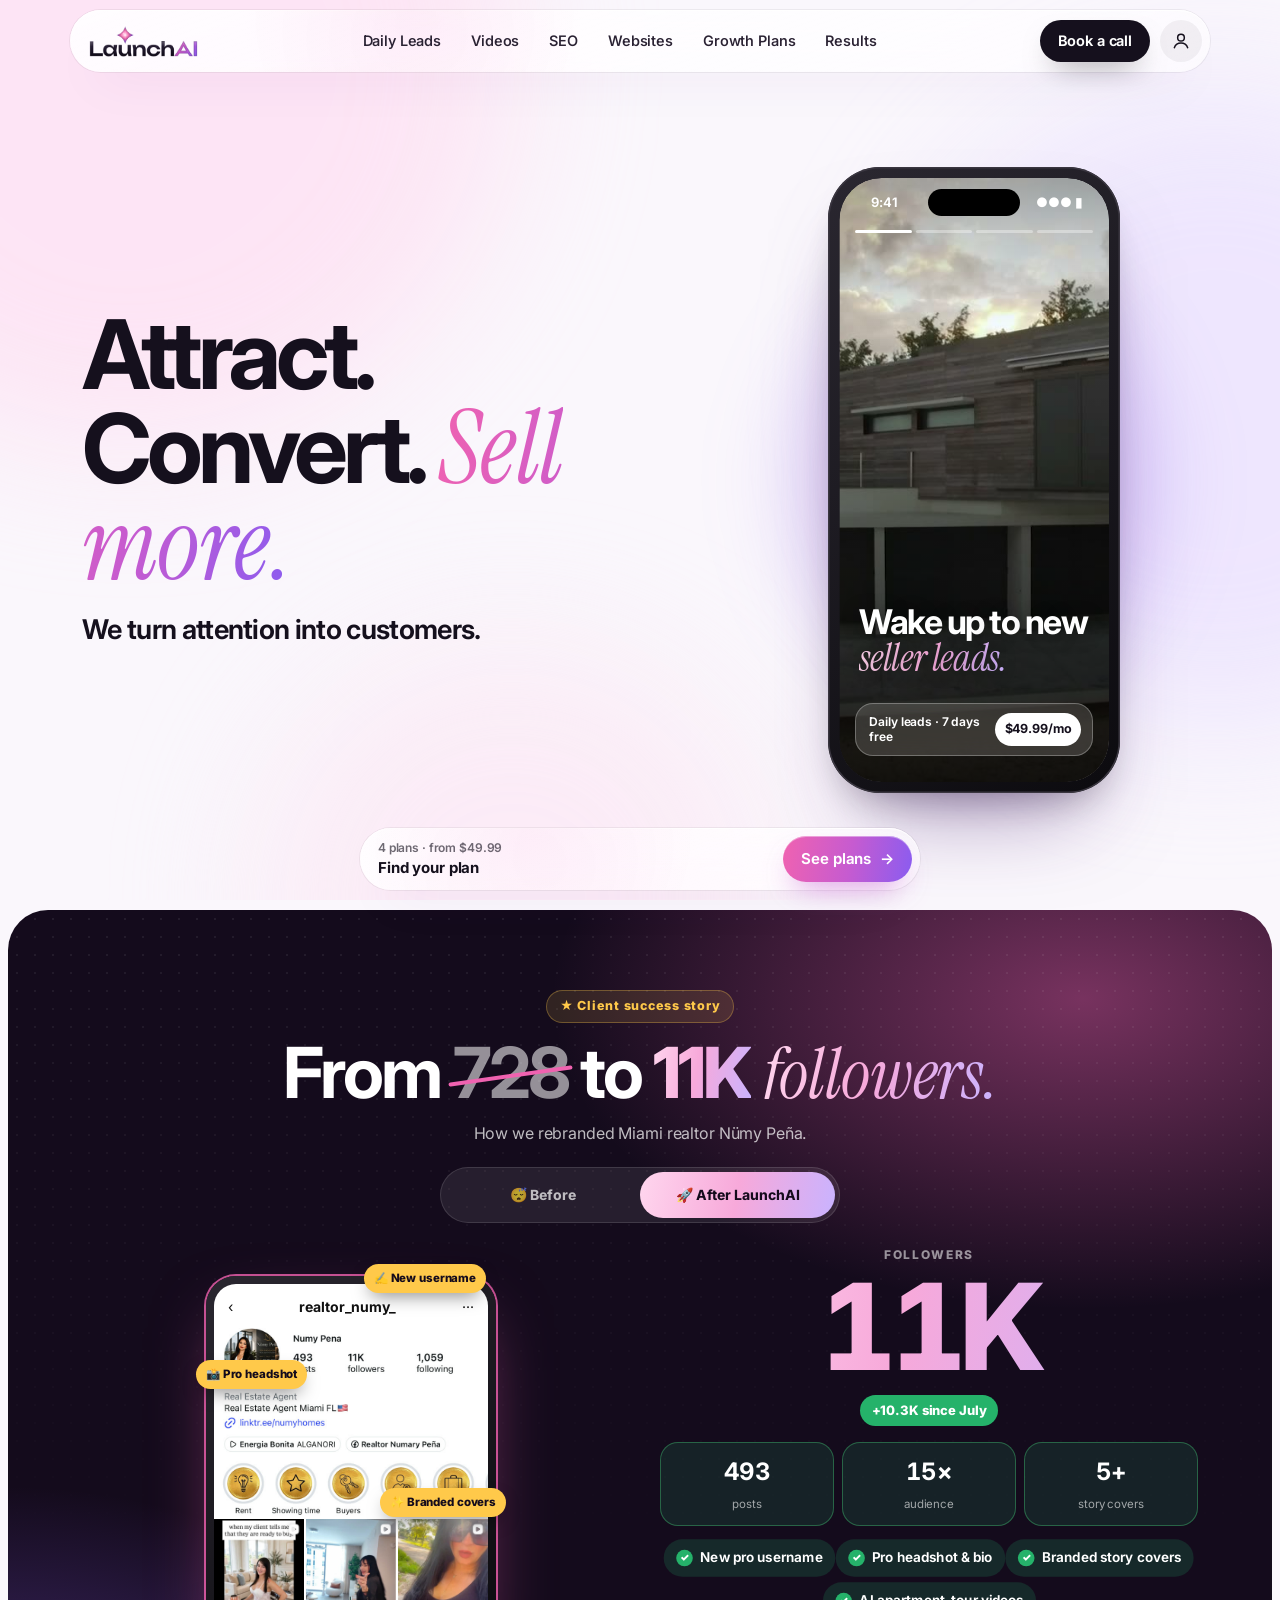
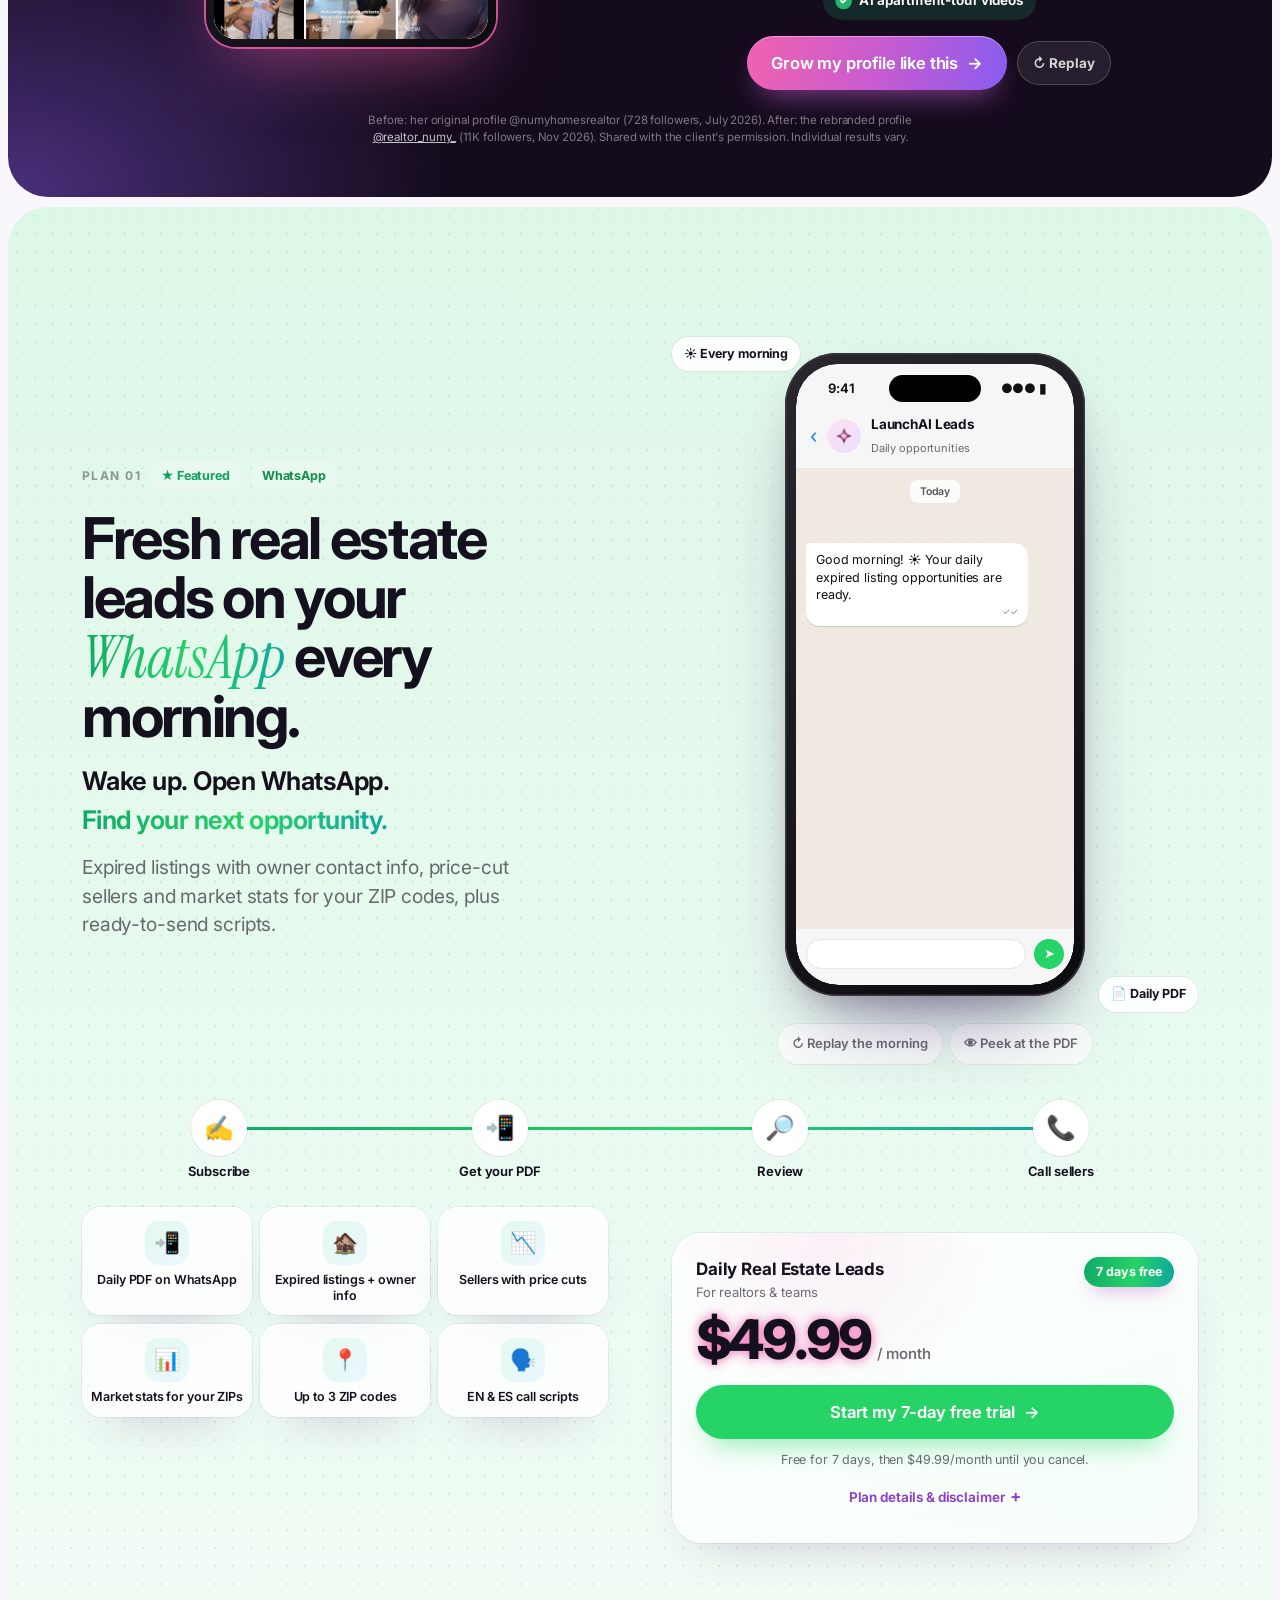
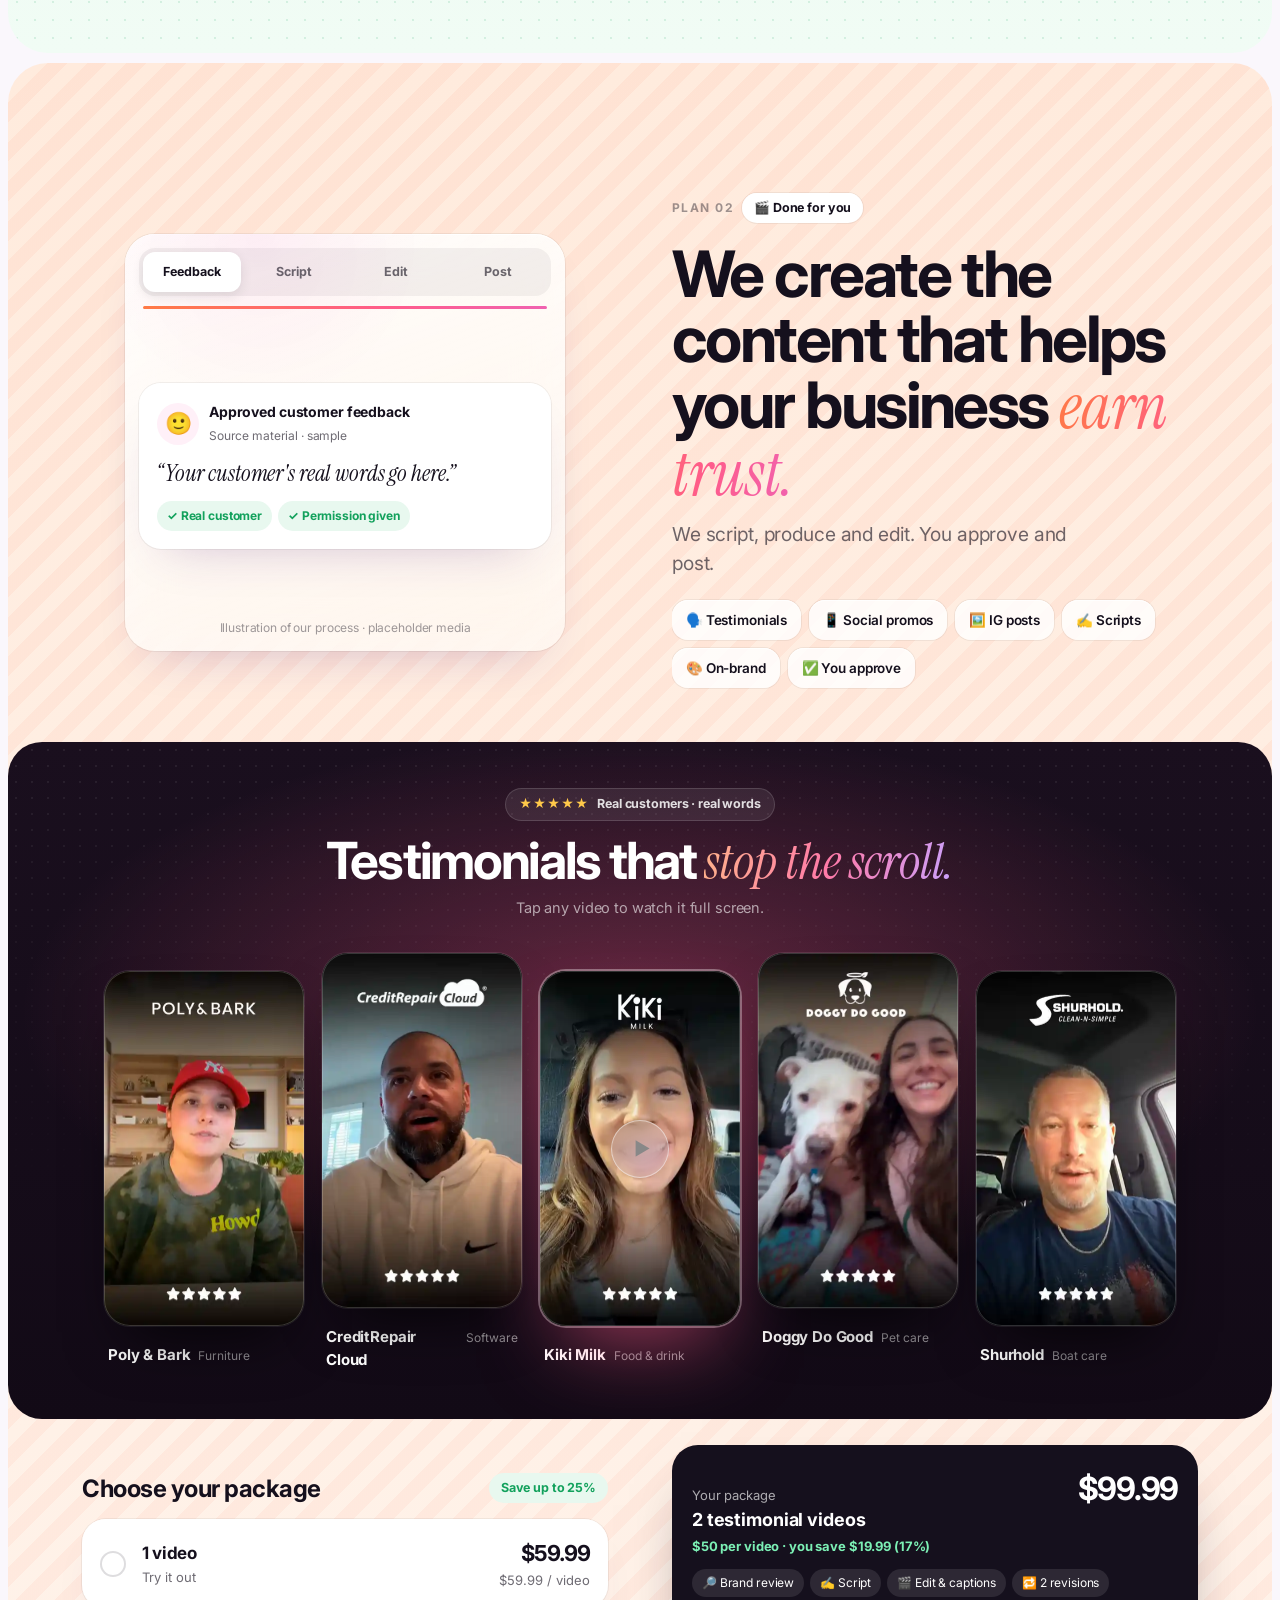
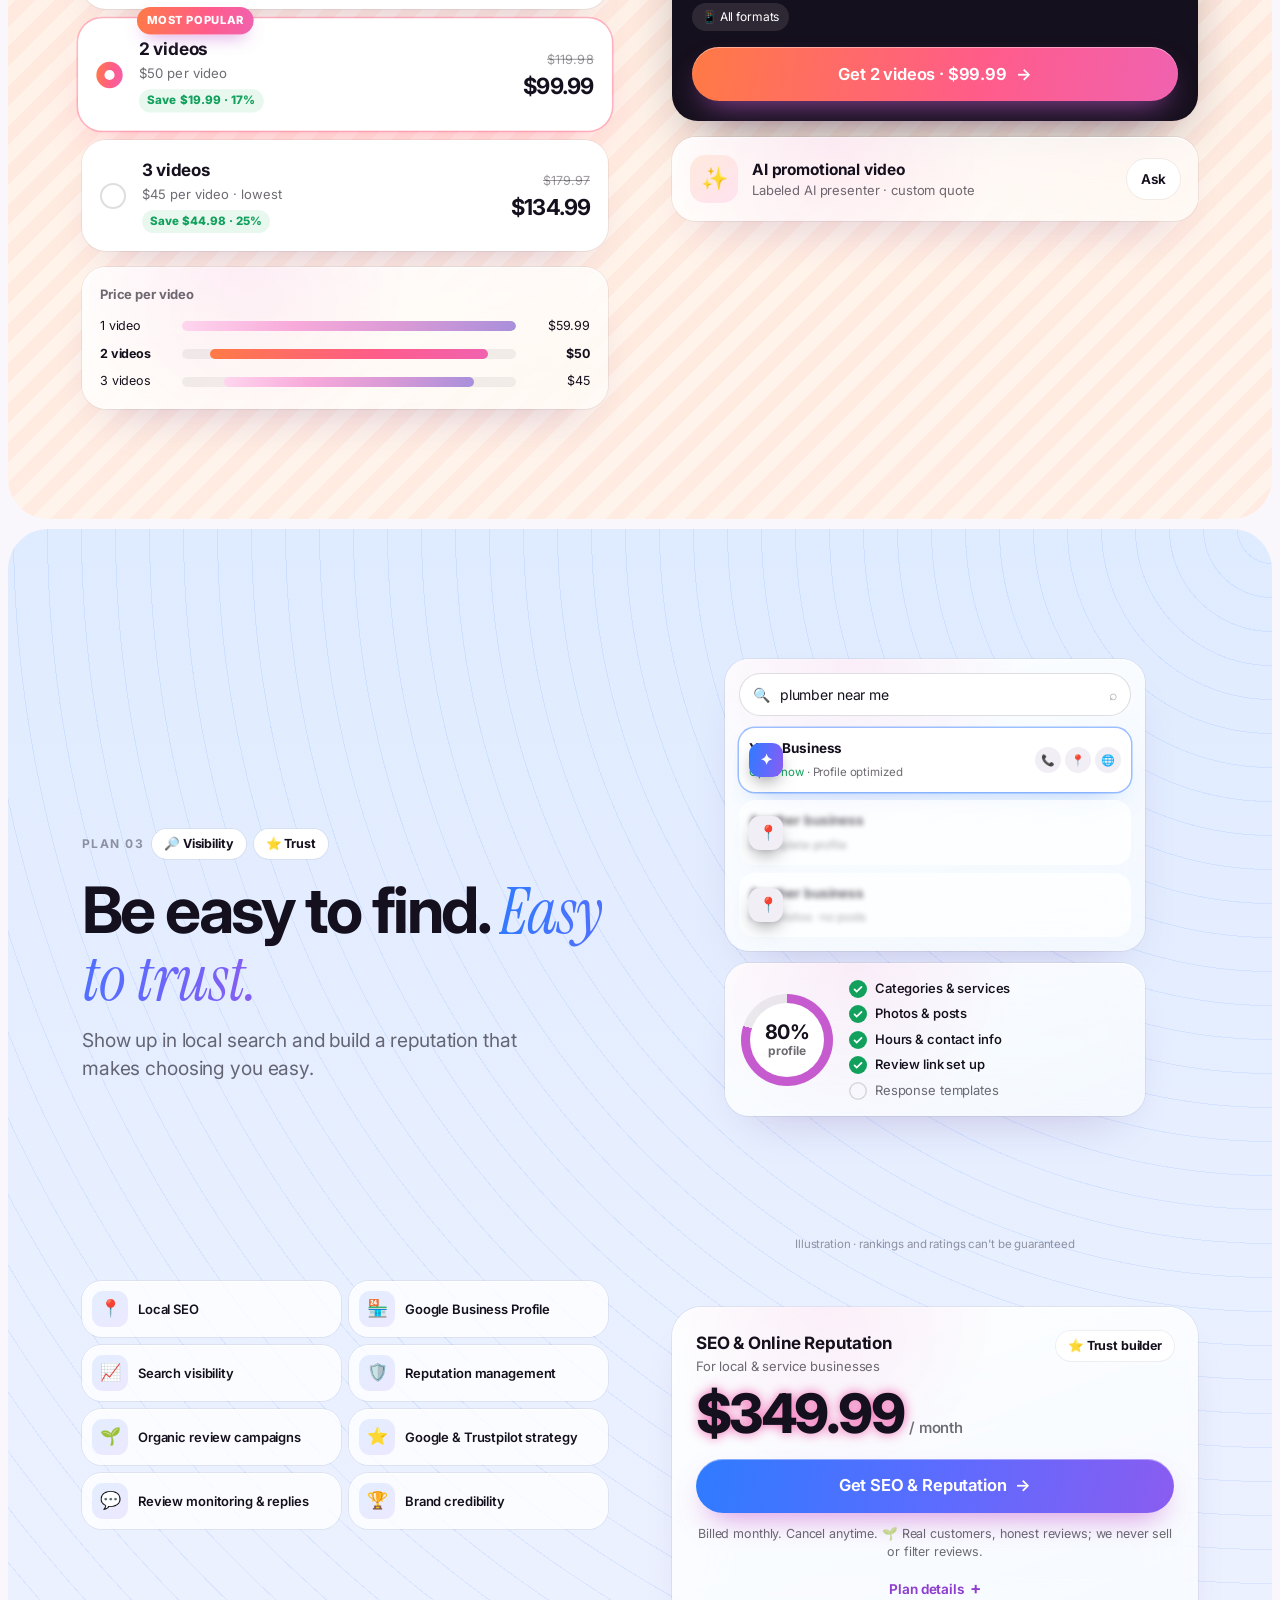
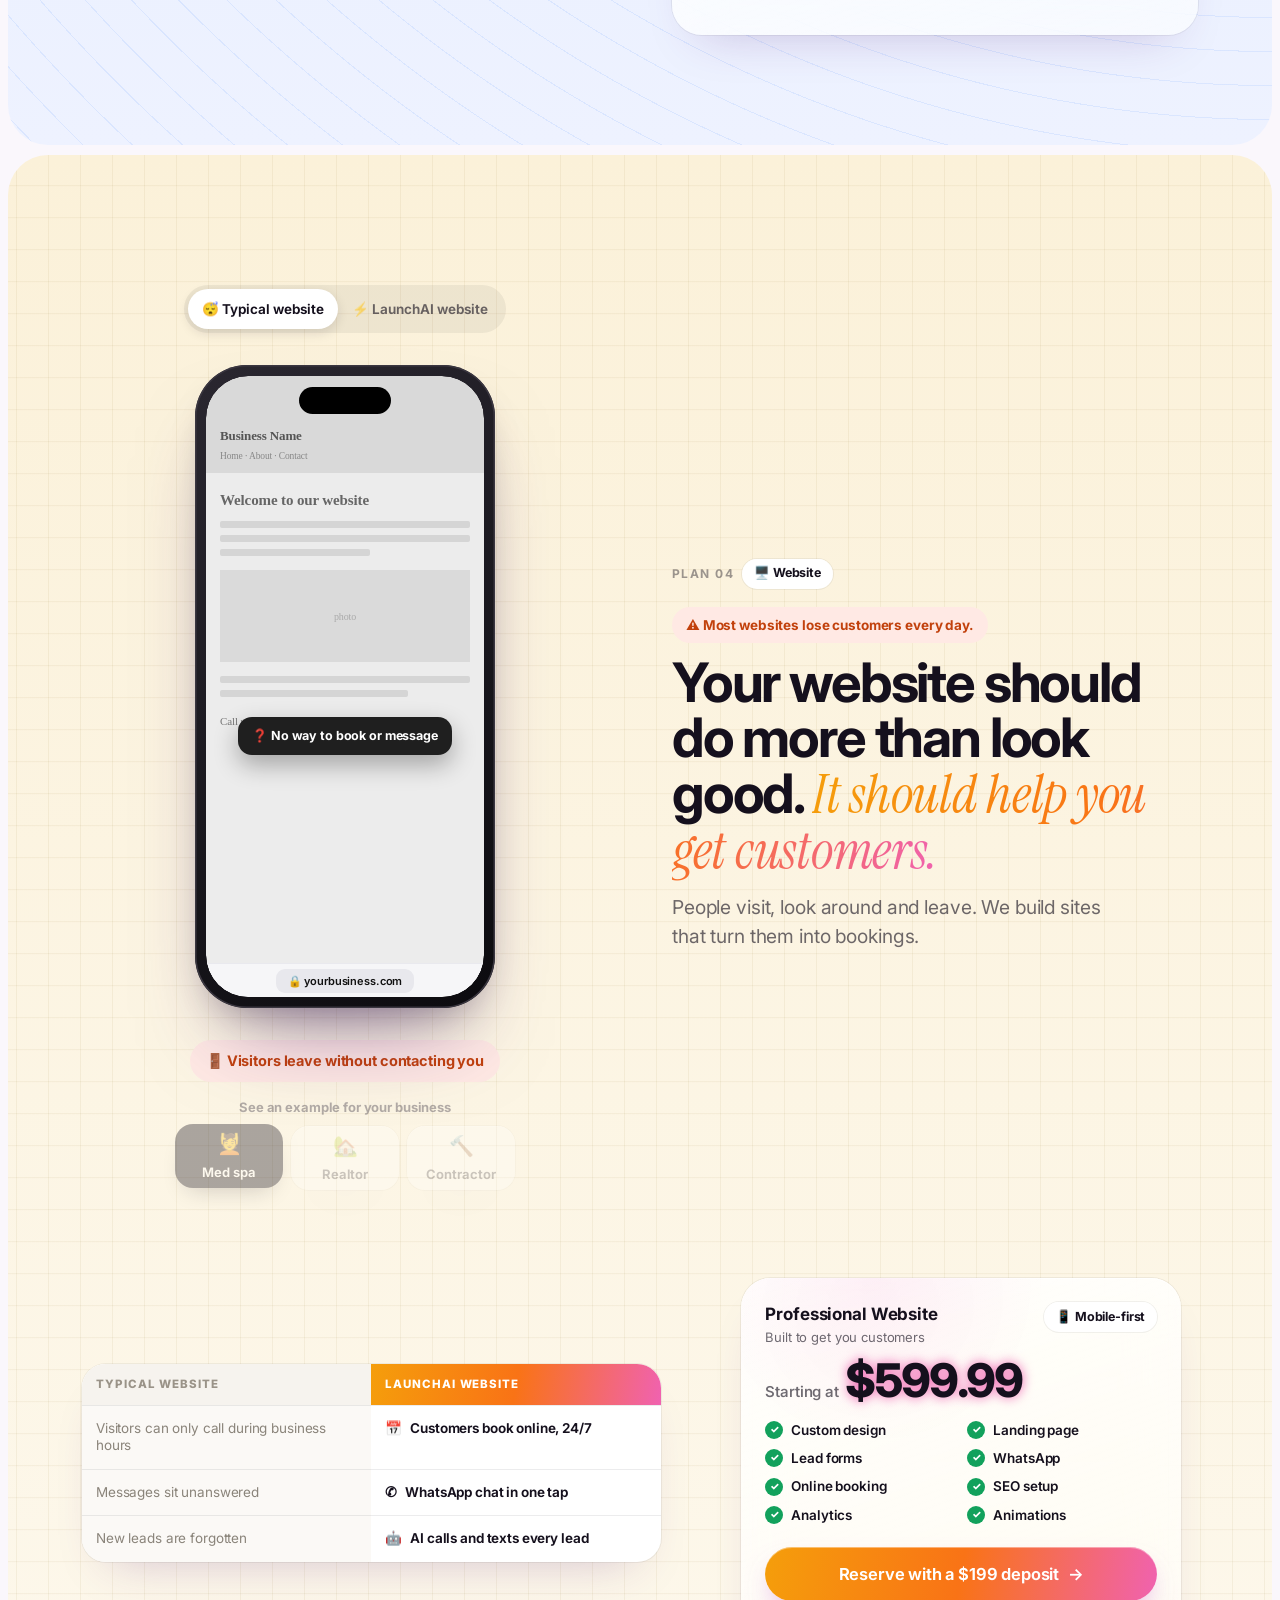
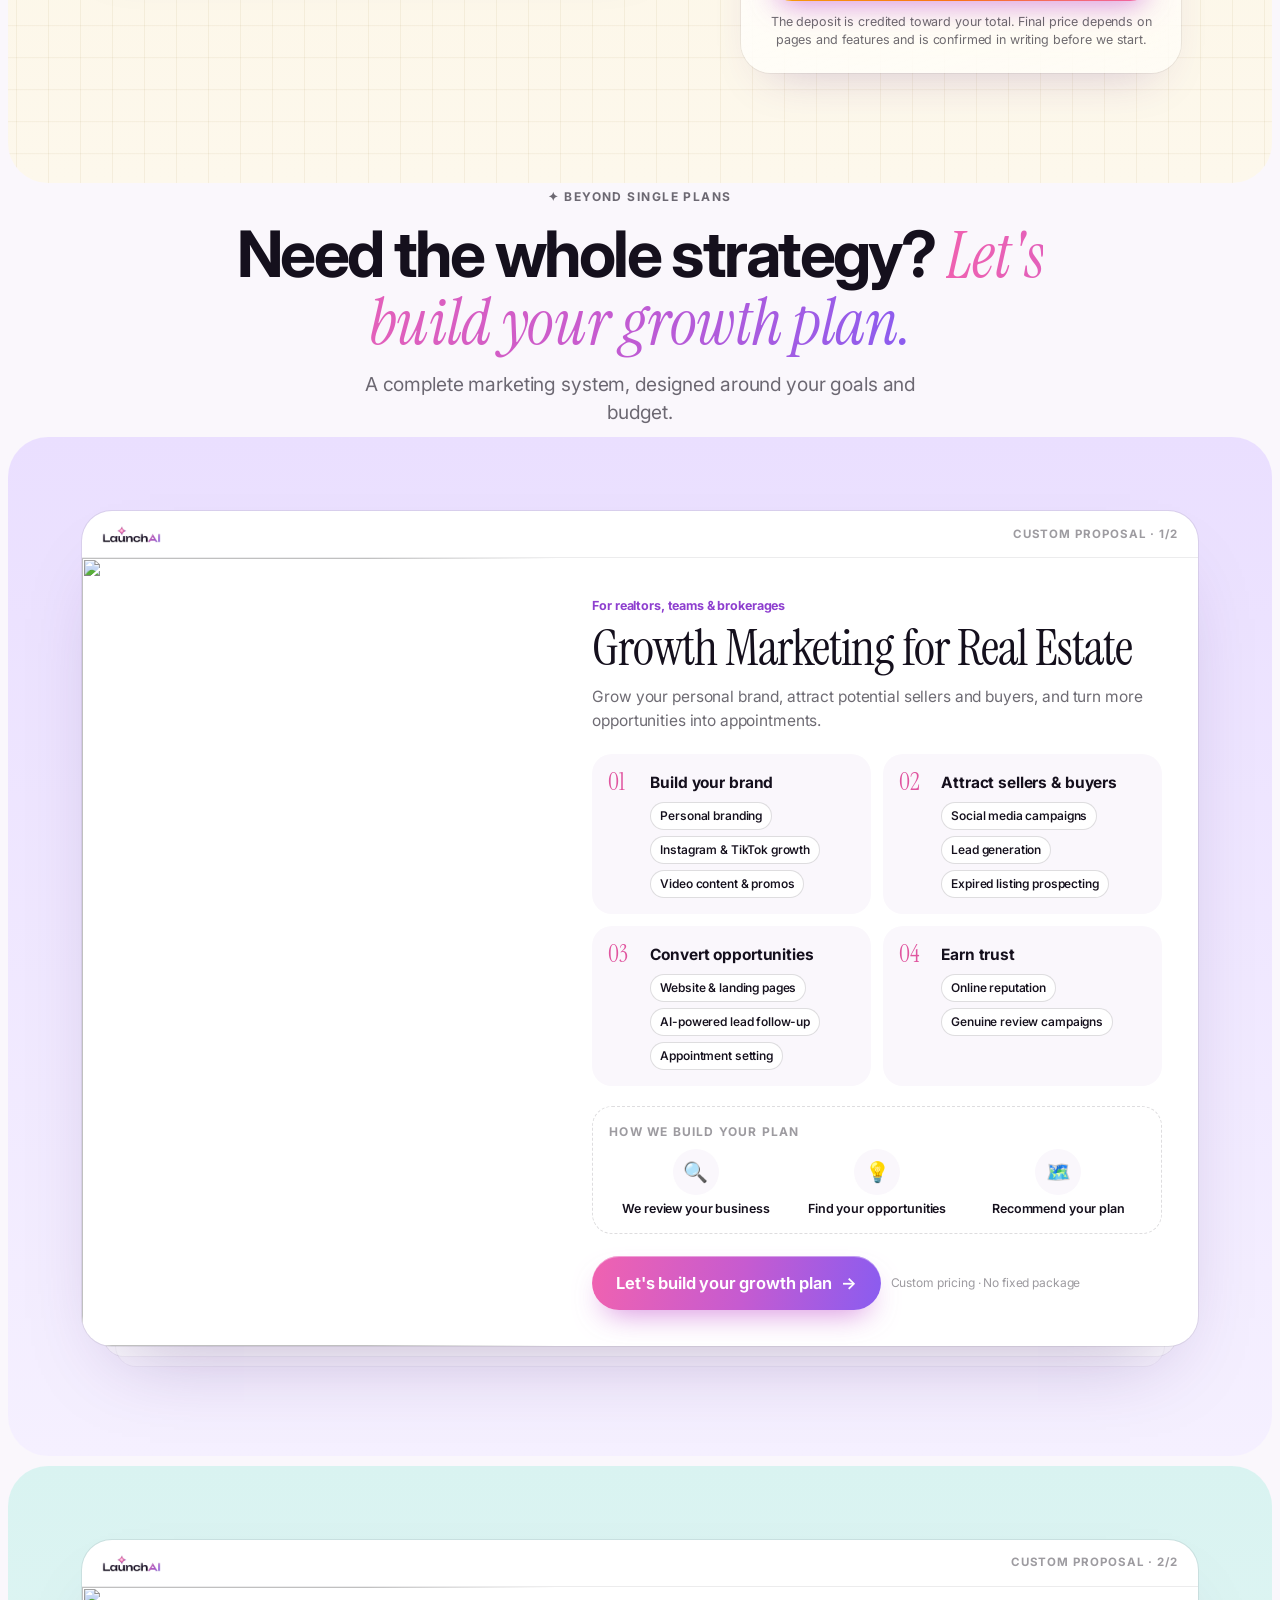
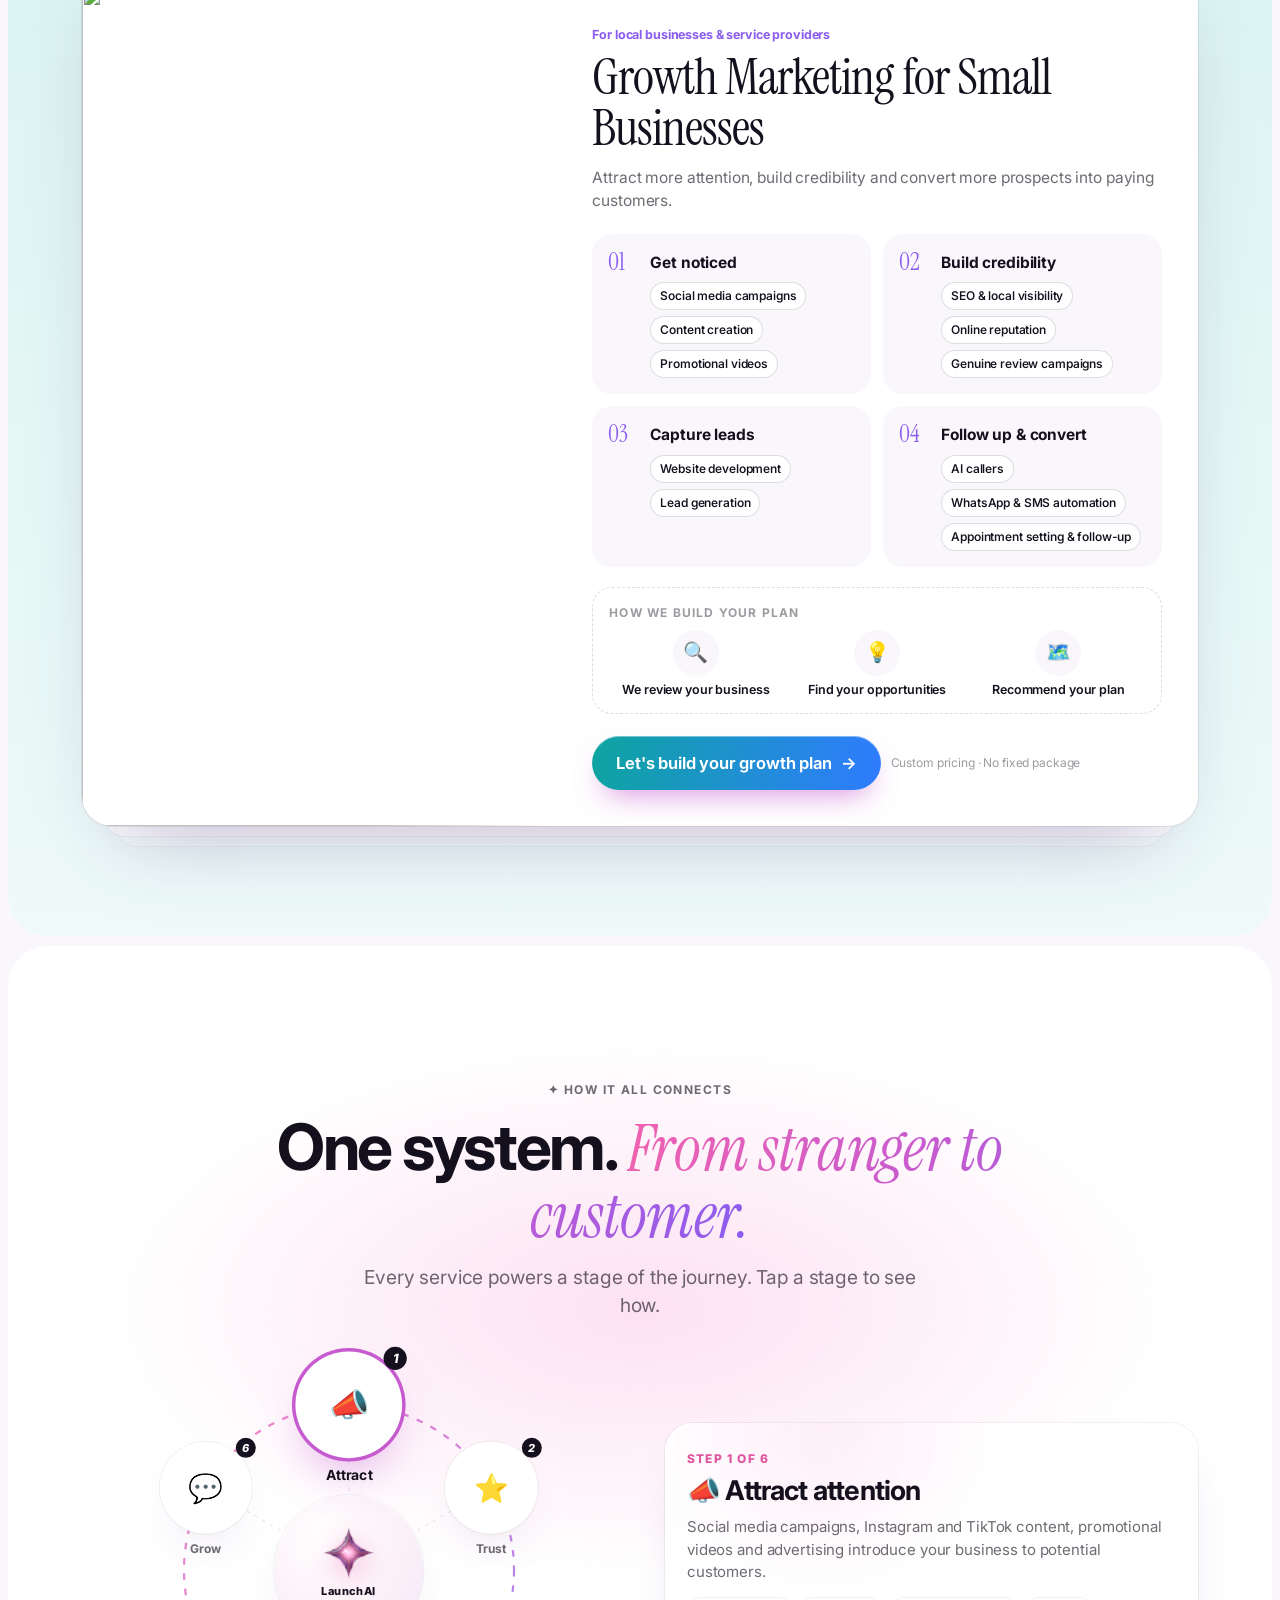
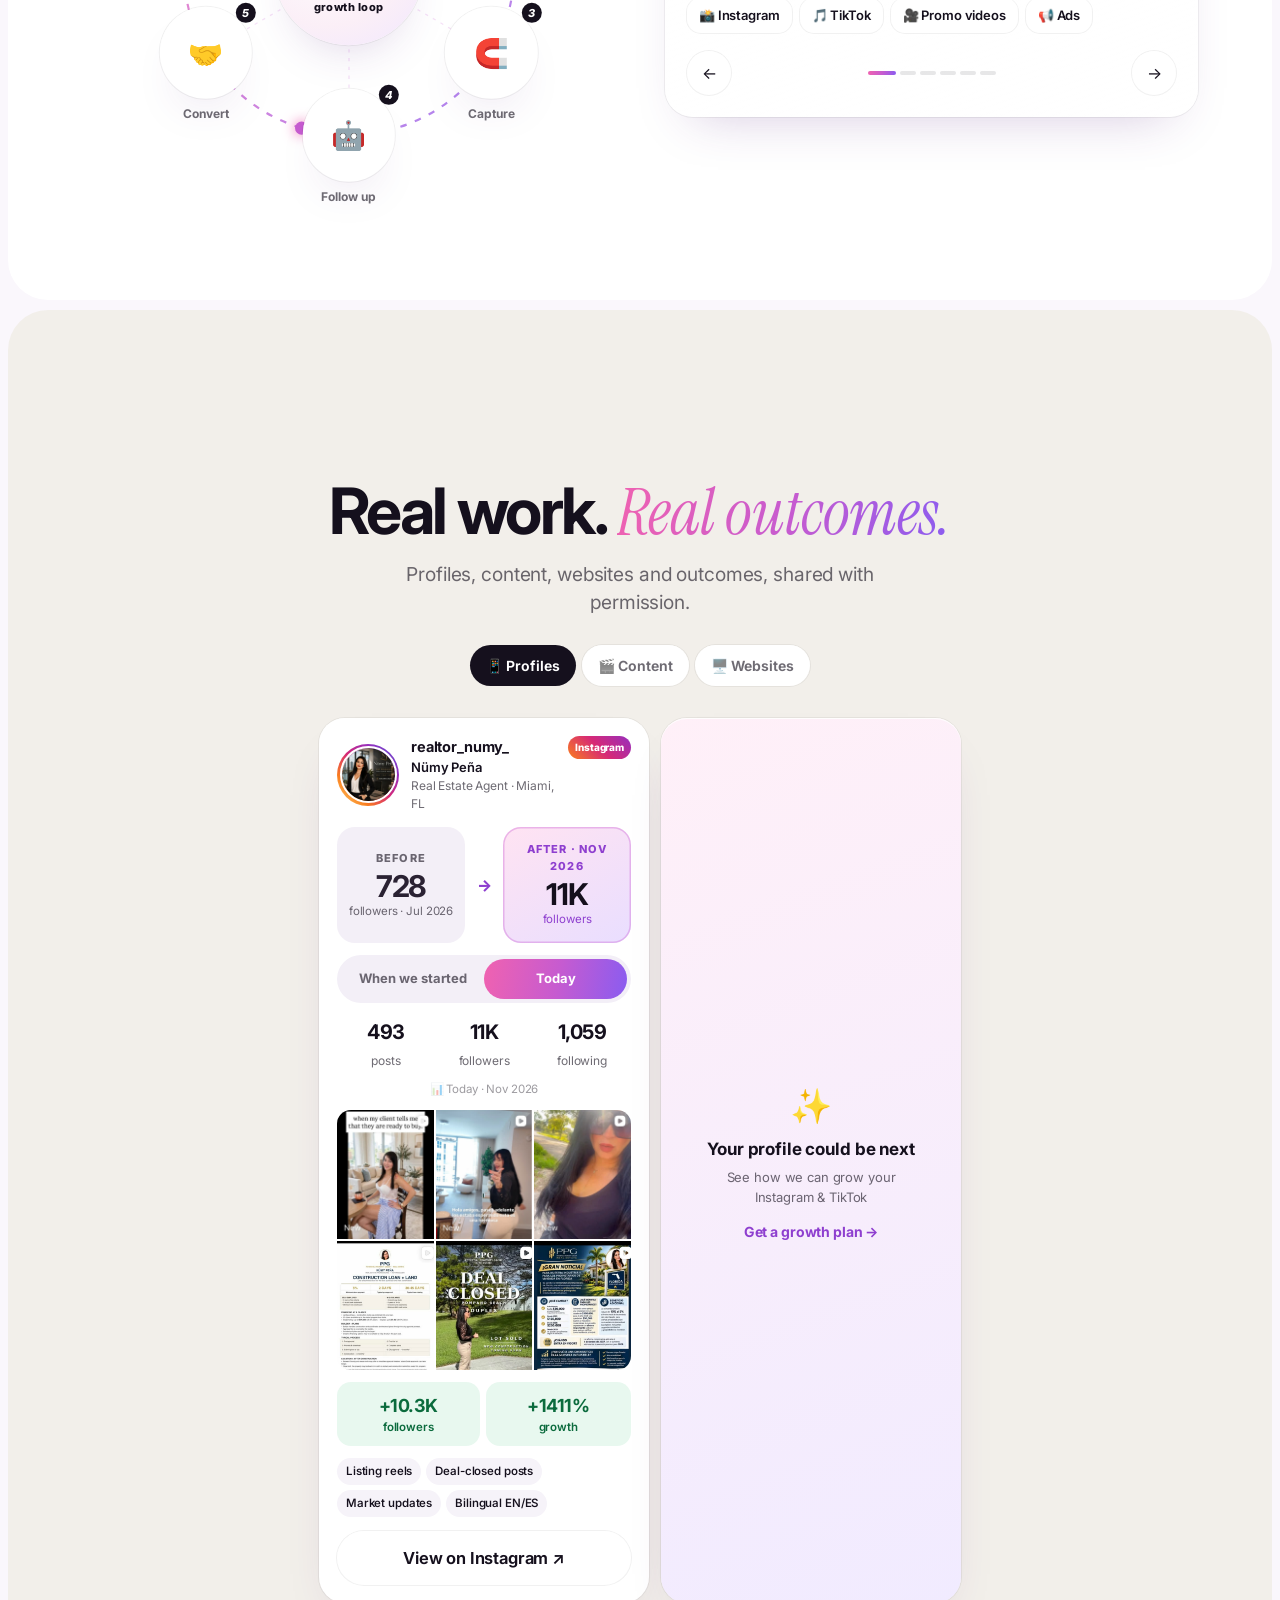
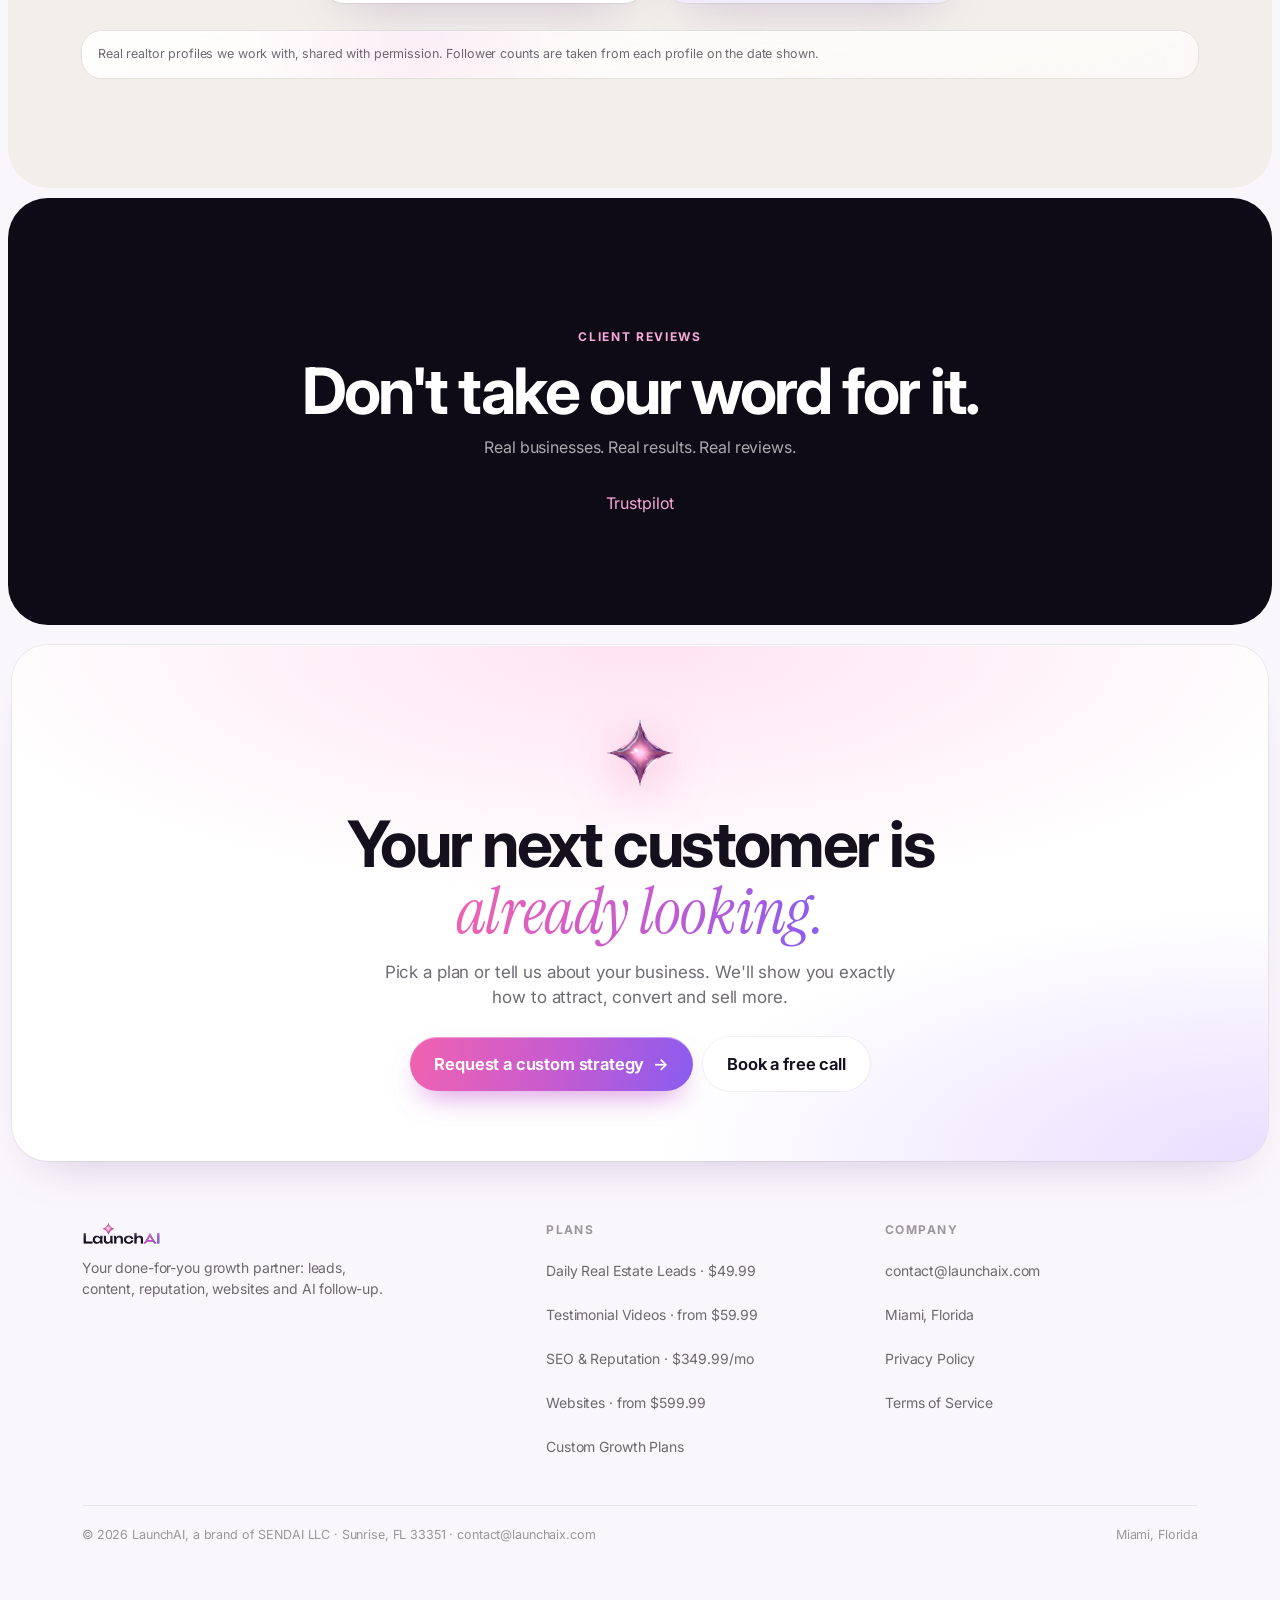
==== commit 4ef2232e: "Privacy update, /book redirect, robots + sitemap, new share image, leads features, Vercel Analytics " ====
--- a/index.html
+++ b/index.html
@@ -1749,7 +1749,7 @@
       <div class="plan-tag rv"><span class="num">PLAN 01</span><span class="chip ok">★ Featured</span><span class="chip wa">WhatsApp</span></div>
       <h2 class="leads-h rv d1">Fresh real estate leads on your <span class="serif gt">WhatsApp</span> every morning.</h2>
       <p class="wake rv d2"><span>Wake up.</span> <span>Open WhatsApp.</span> <span class="gt">Find your next opportunity.</span></p>
-      <p class="lead short rv d2">A daily PDF of real expired listings and lead info, ready to review and call.</p>
+      <p class="lead short rv d2">Expired listings with owner contact info, price-cut sellers and market stats for your ZIP codes, plus ready-to-send scripts.</p>
     </div>
     <div class="rv d1 phone-in">
       <div class="phone-wrap">
@@ -1796,11 +1796,11 @@
     <div class="grid2 tight">
       <div class="icons rv" aria-label="What's included">
         <div><span>📲</span>Daily PDF on WhatsApp</div>
-        <div><span>🏚️</span>Real expired listings</div>
-        <div><span>🗂️</span>Organized lead info</div>
-        <div><span>☀️</span>Simple morning routine</div>
-        <div><span>📱</span>Built for your phone</div>
-        <div><span>🔓</span>Cancel anytime</div>
+        <div><span>🏚️</span>Expired listings + owner info</div>
+        <div><span>📉</span>Sellers with price cuts</div>
+        <div><span>📊</span>Market stats for your ZIPs</div>
+        <div><span>📍</span>Up to 3 ZIP codes</div>
+        <div><span>🗣️</span>EN & ES call scripts</div>
       </div>
       <div class="pricebox glass shine rv d1">
         <div class="top"><div><b class="pn">Daily Real Estate Leads</b><div class="ps">For realtors & teams</div></div><span class="chip hot">7 days free</span></div>
@@ -2636,5 +2636,6 @@
   new MutationObserver(()=>$$('.wsite').forEach(c=>{if(!c.dataset.o){c.dataset.o=1;wio.observe(c)}})).observe($('#prail'),{childList:true});
 })();
 </script>
+<script defer src="/_vercel/insights/script.js"></script>
 </body>
 </html>
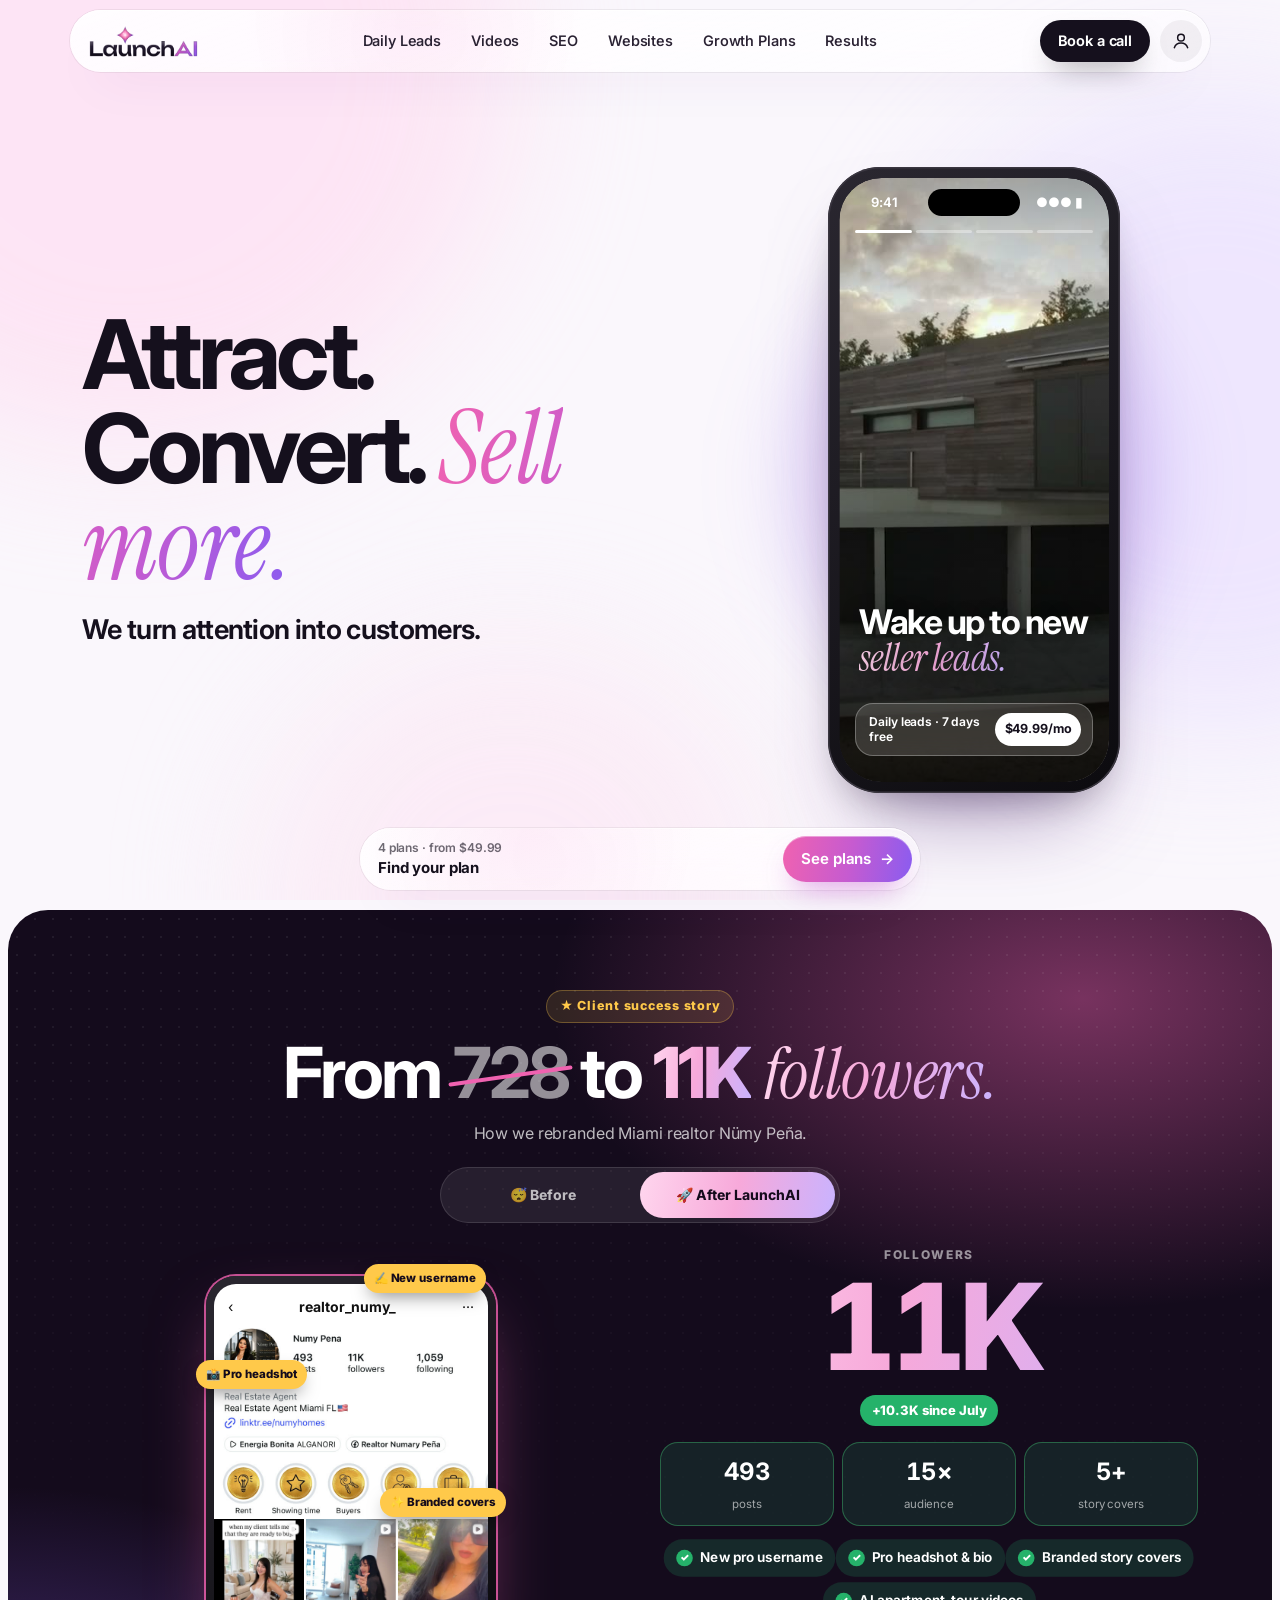
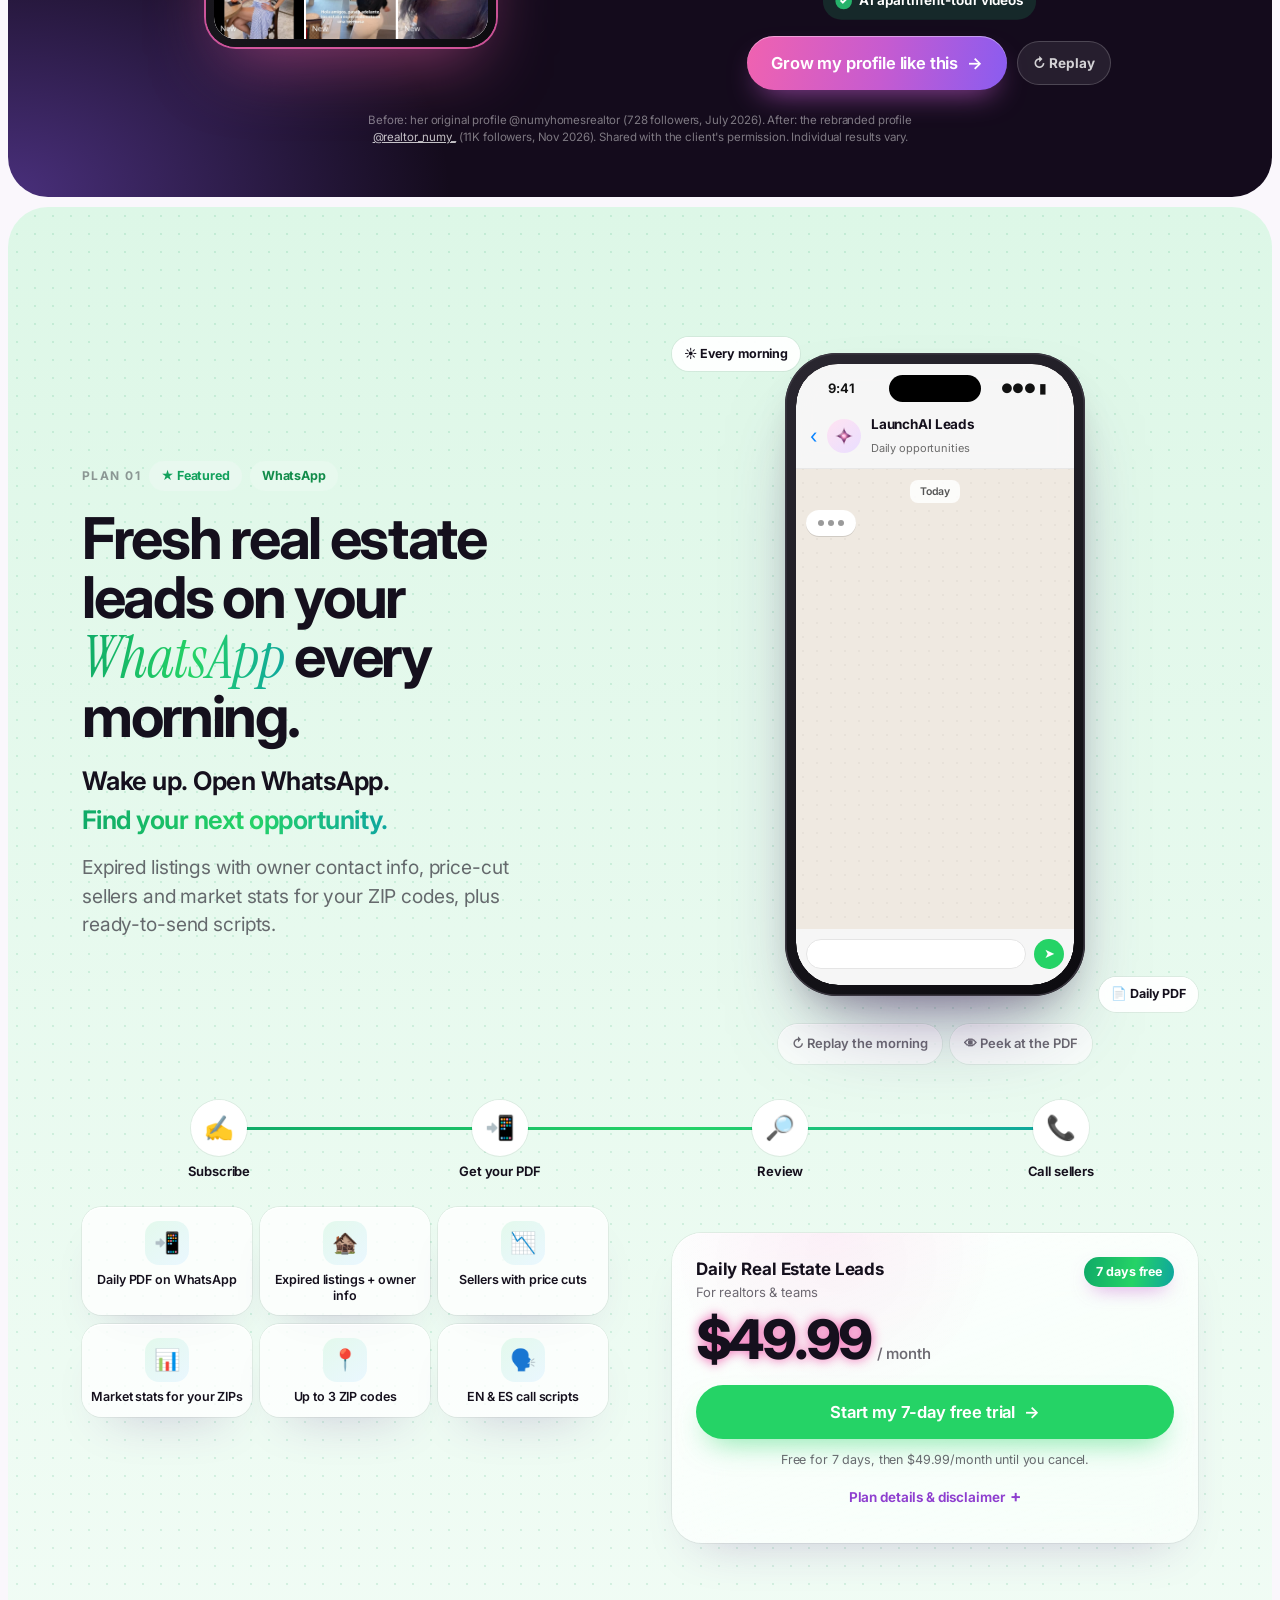
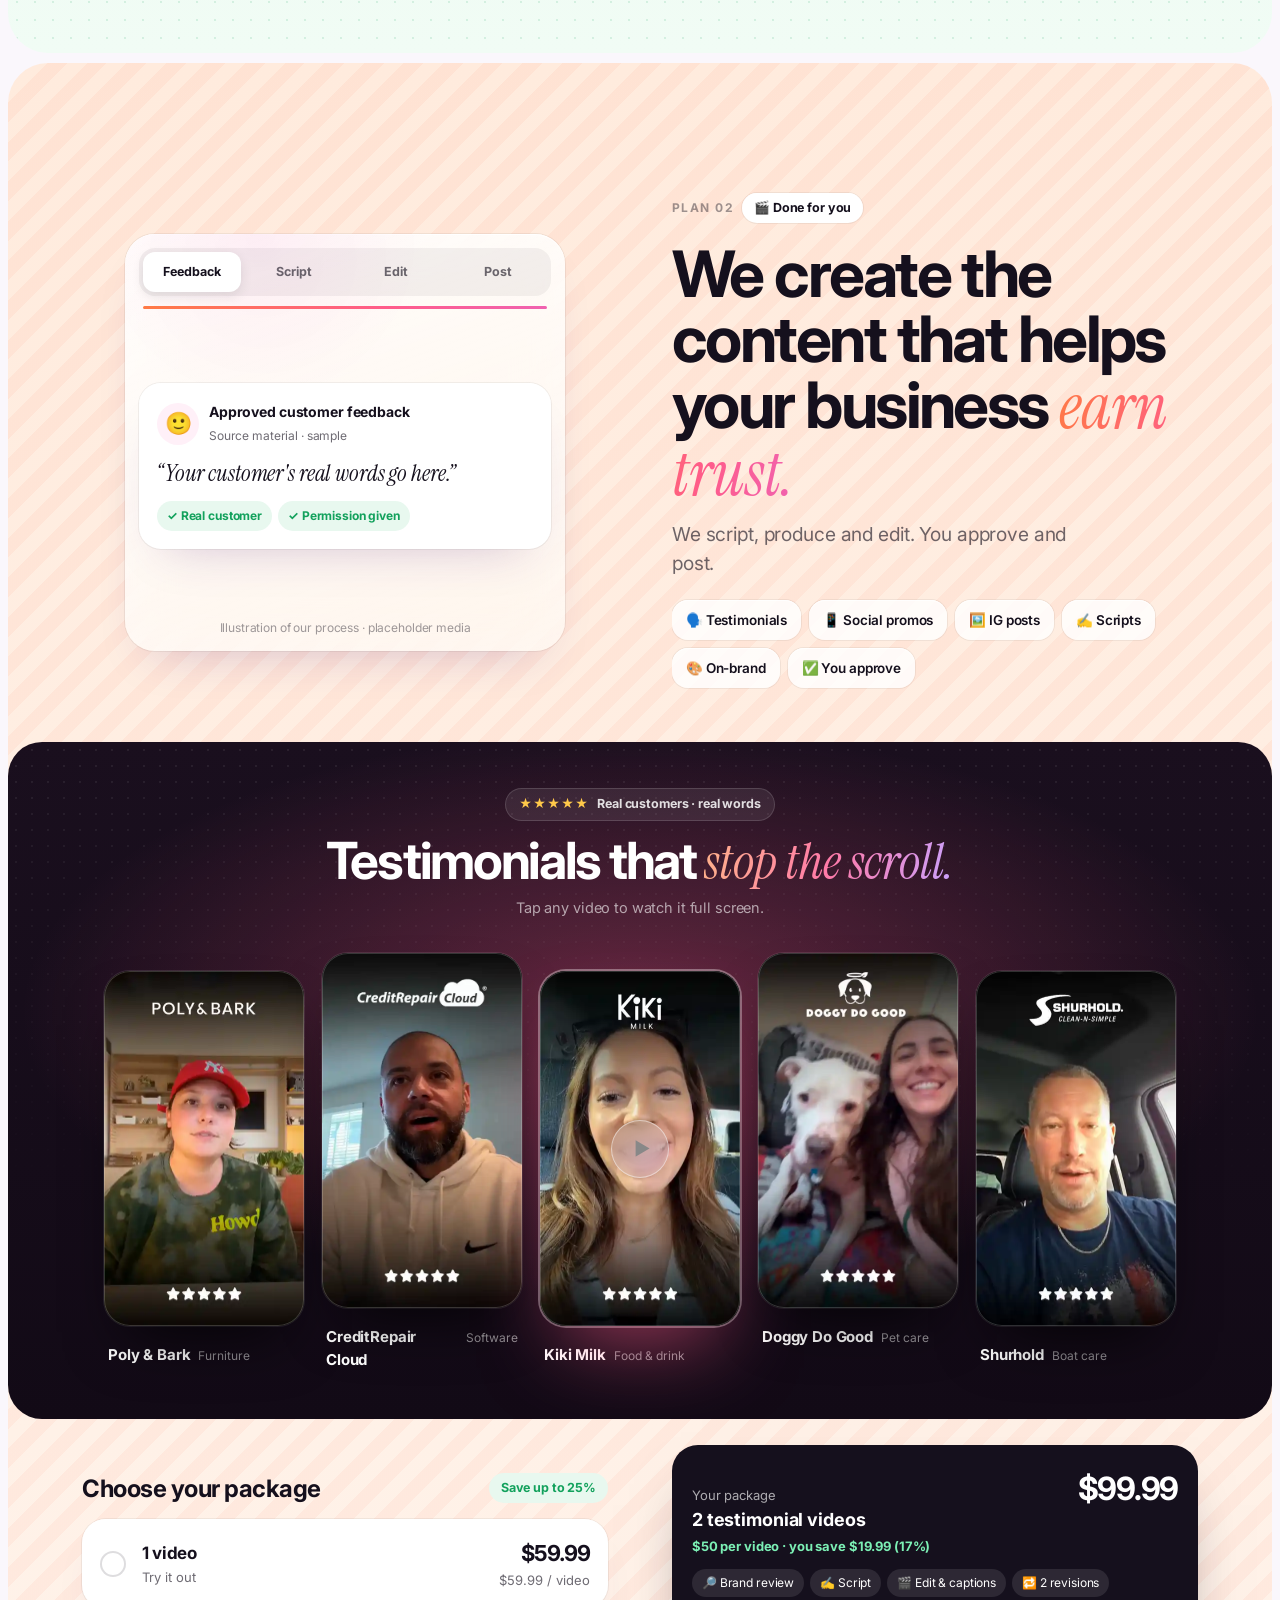
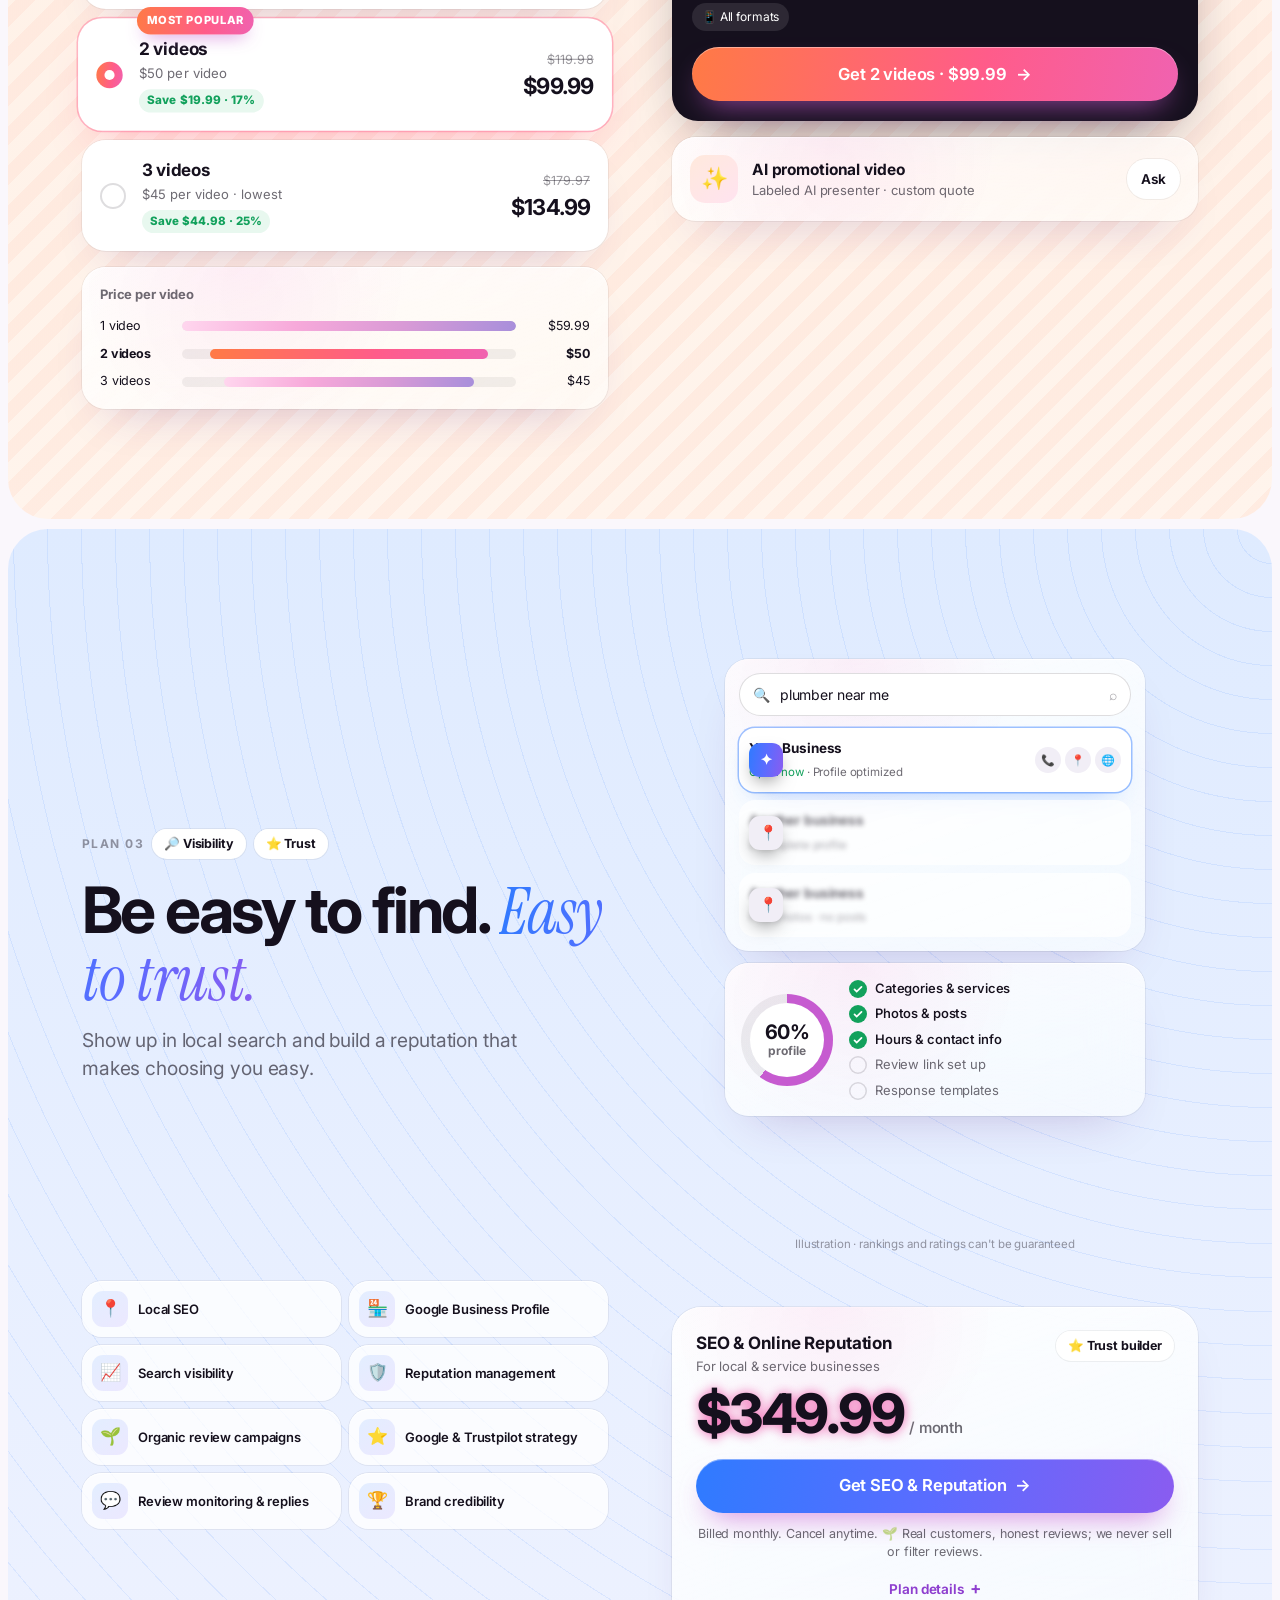
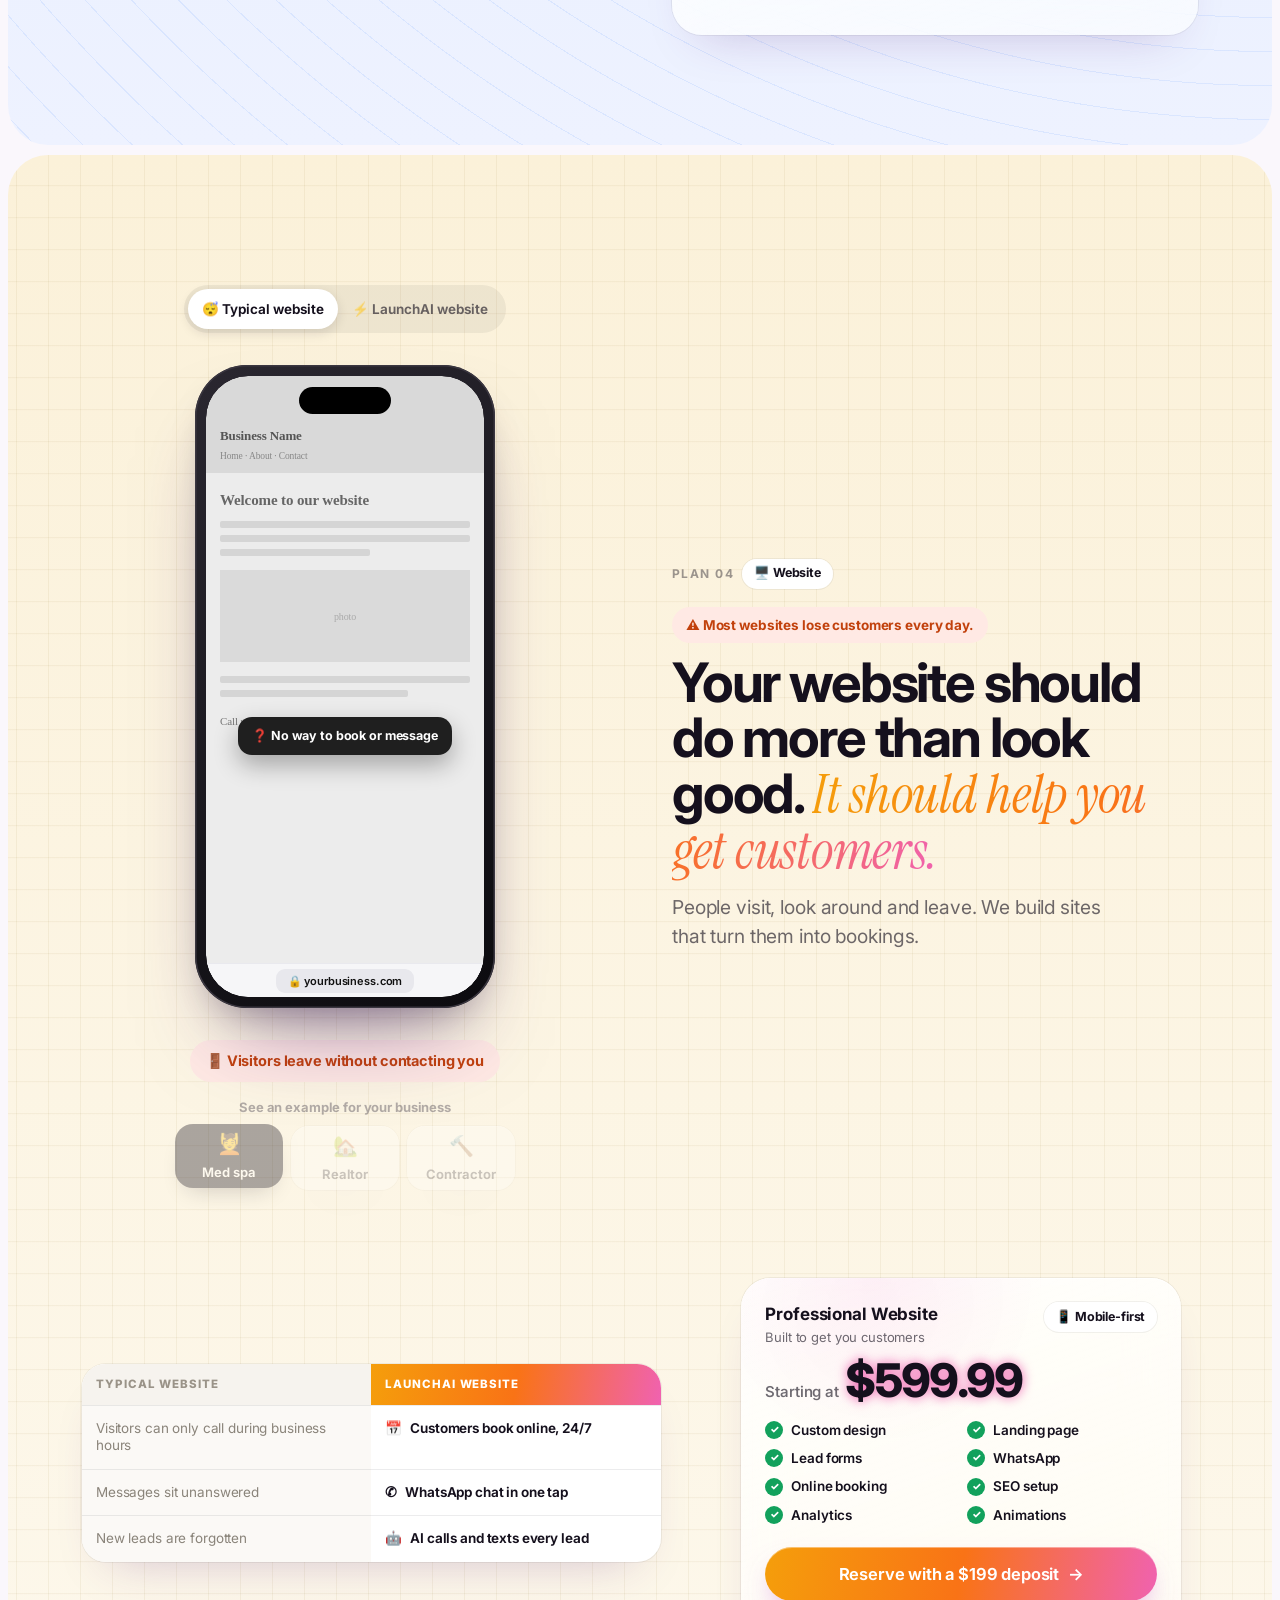
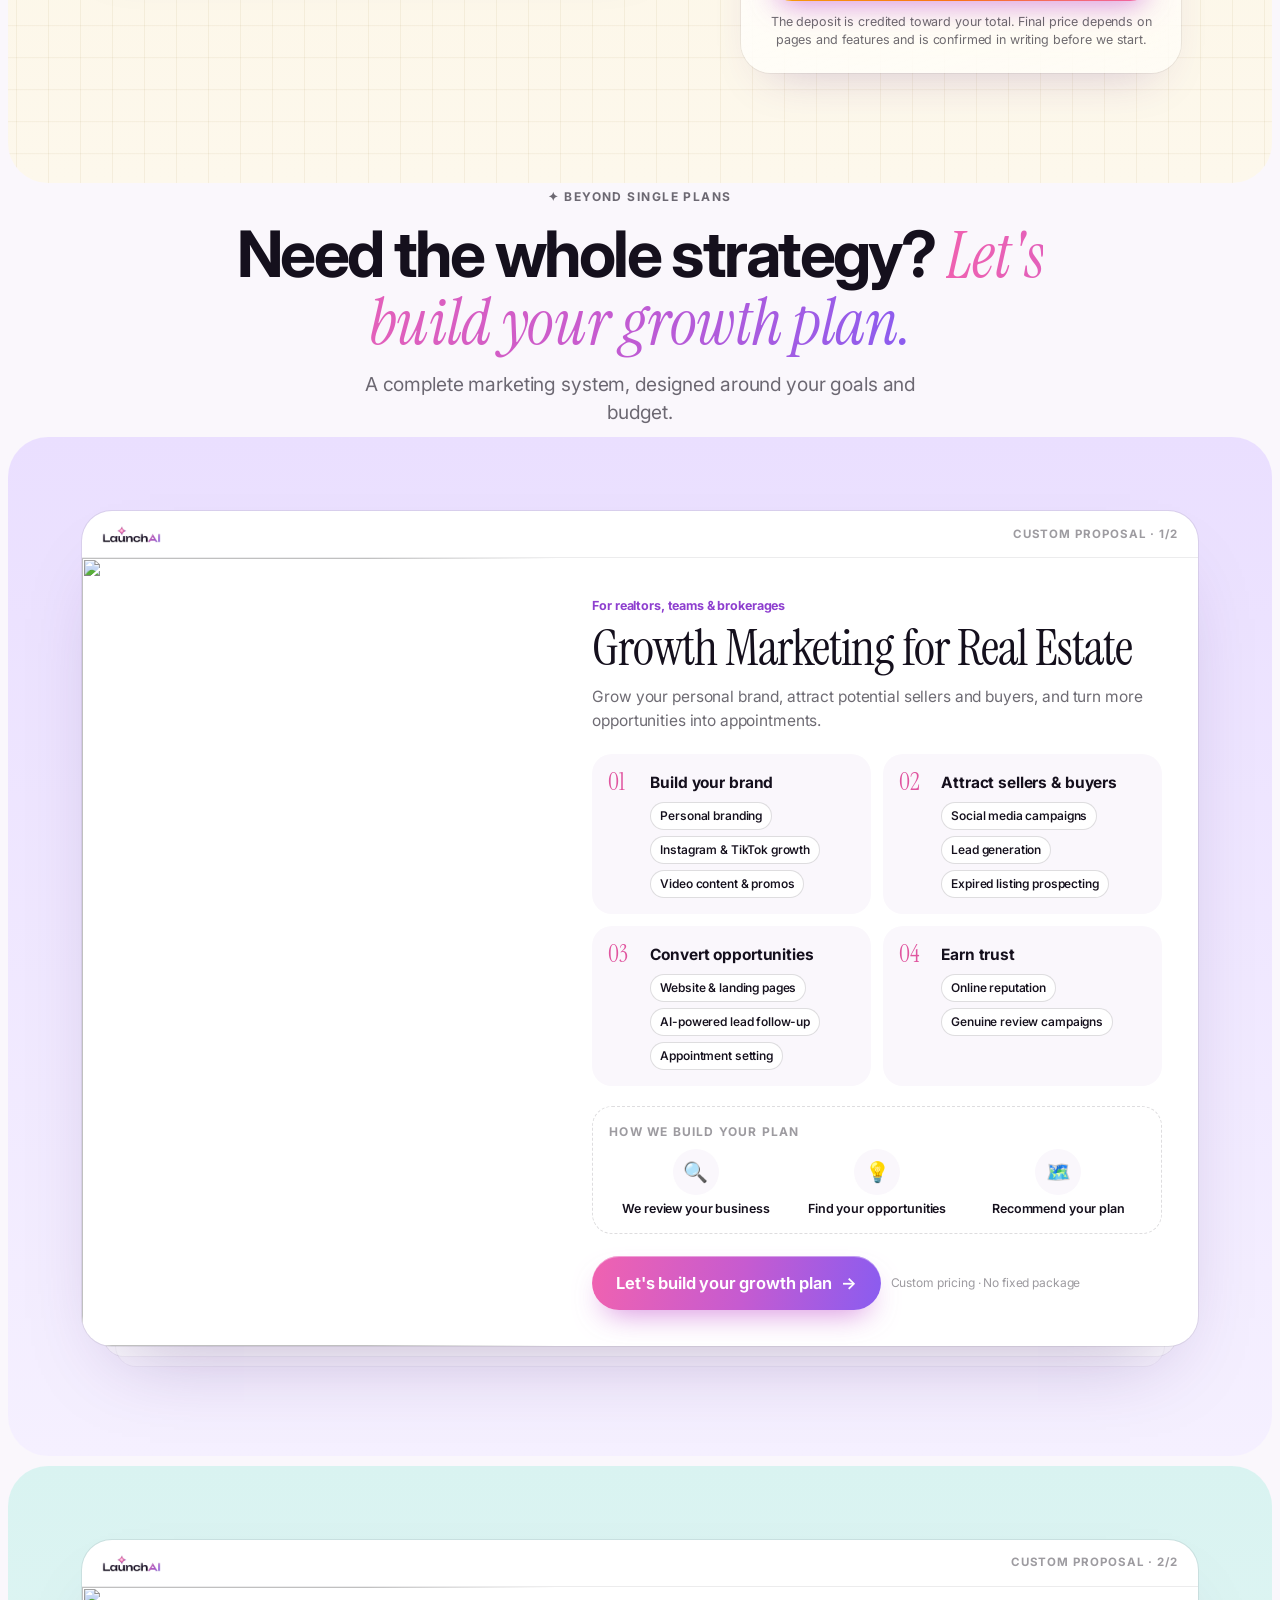
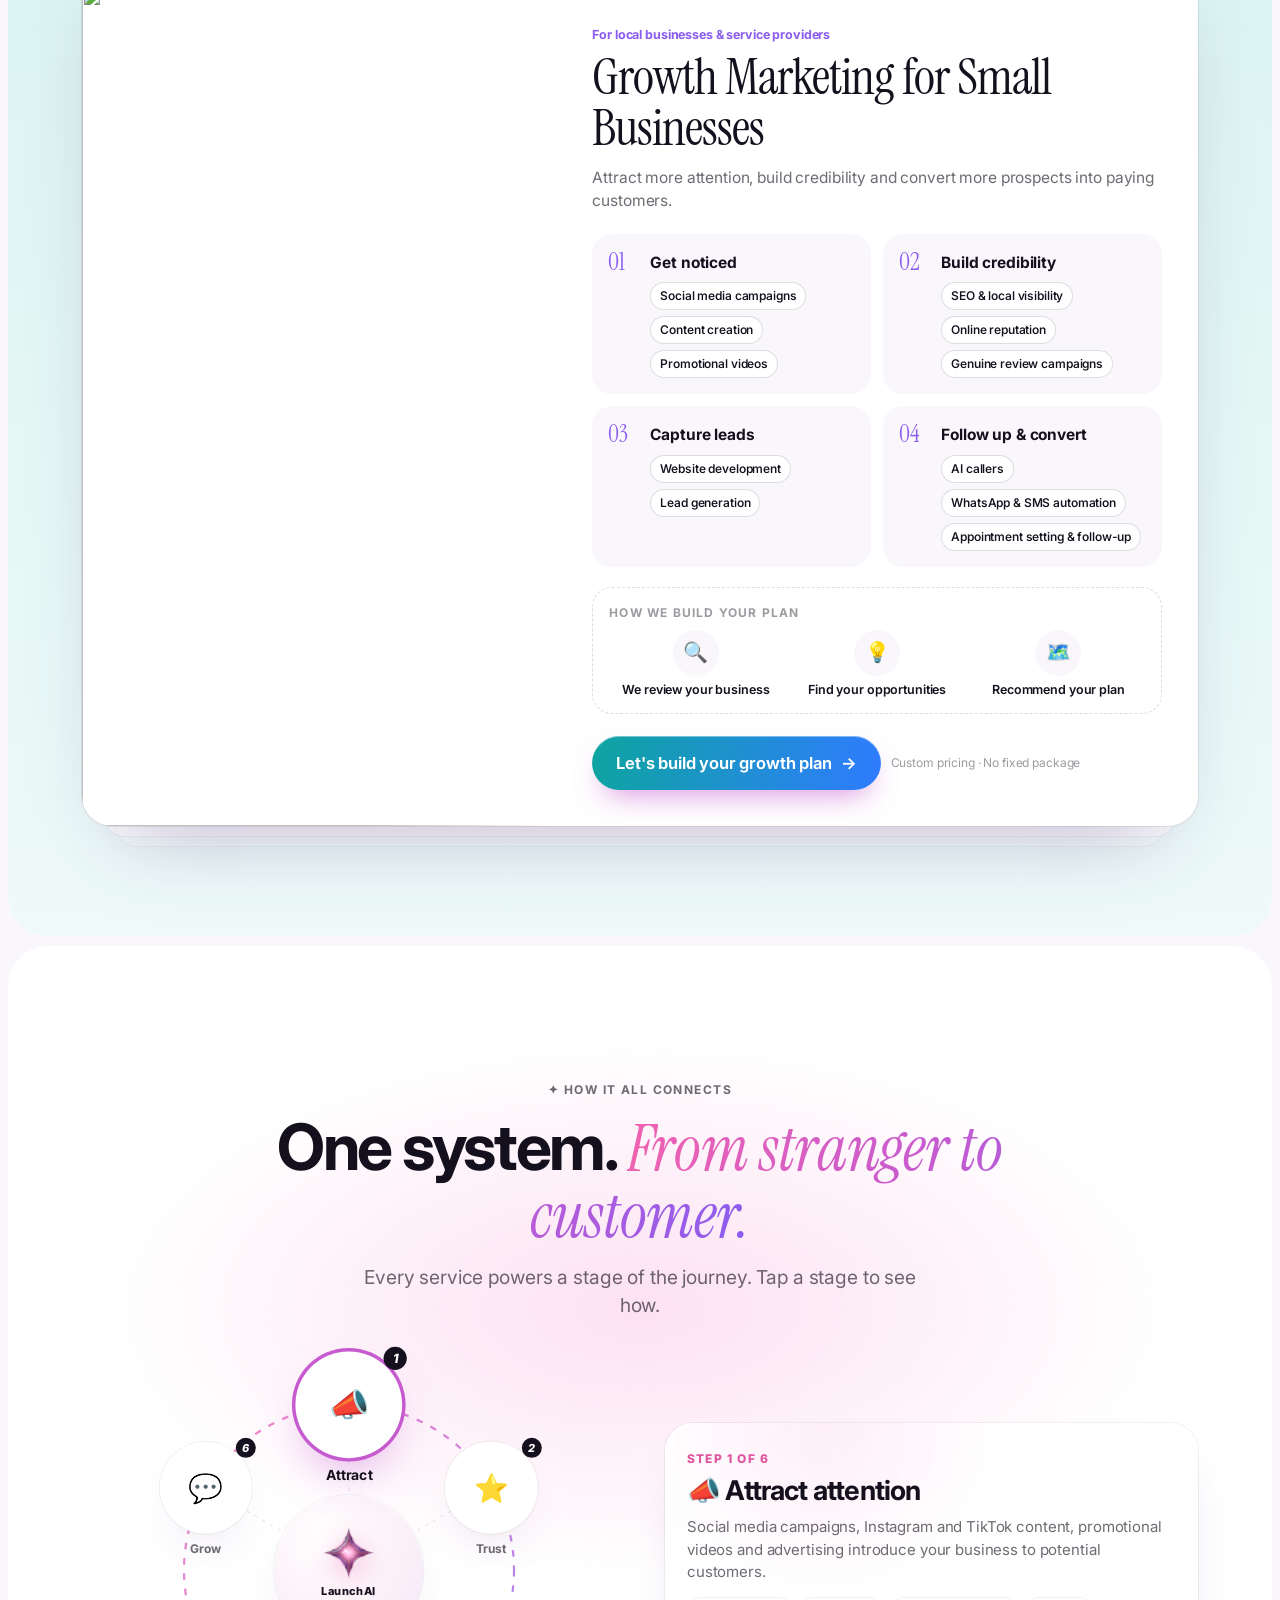
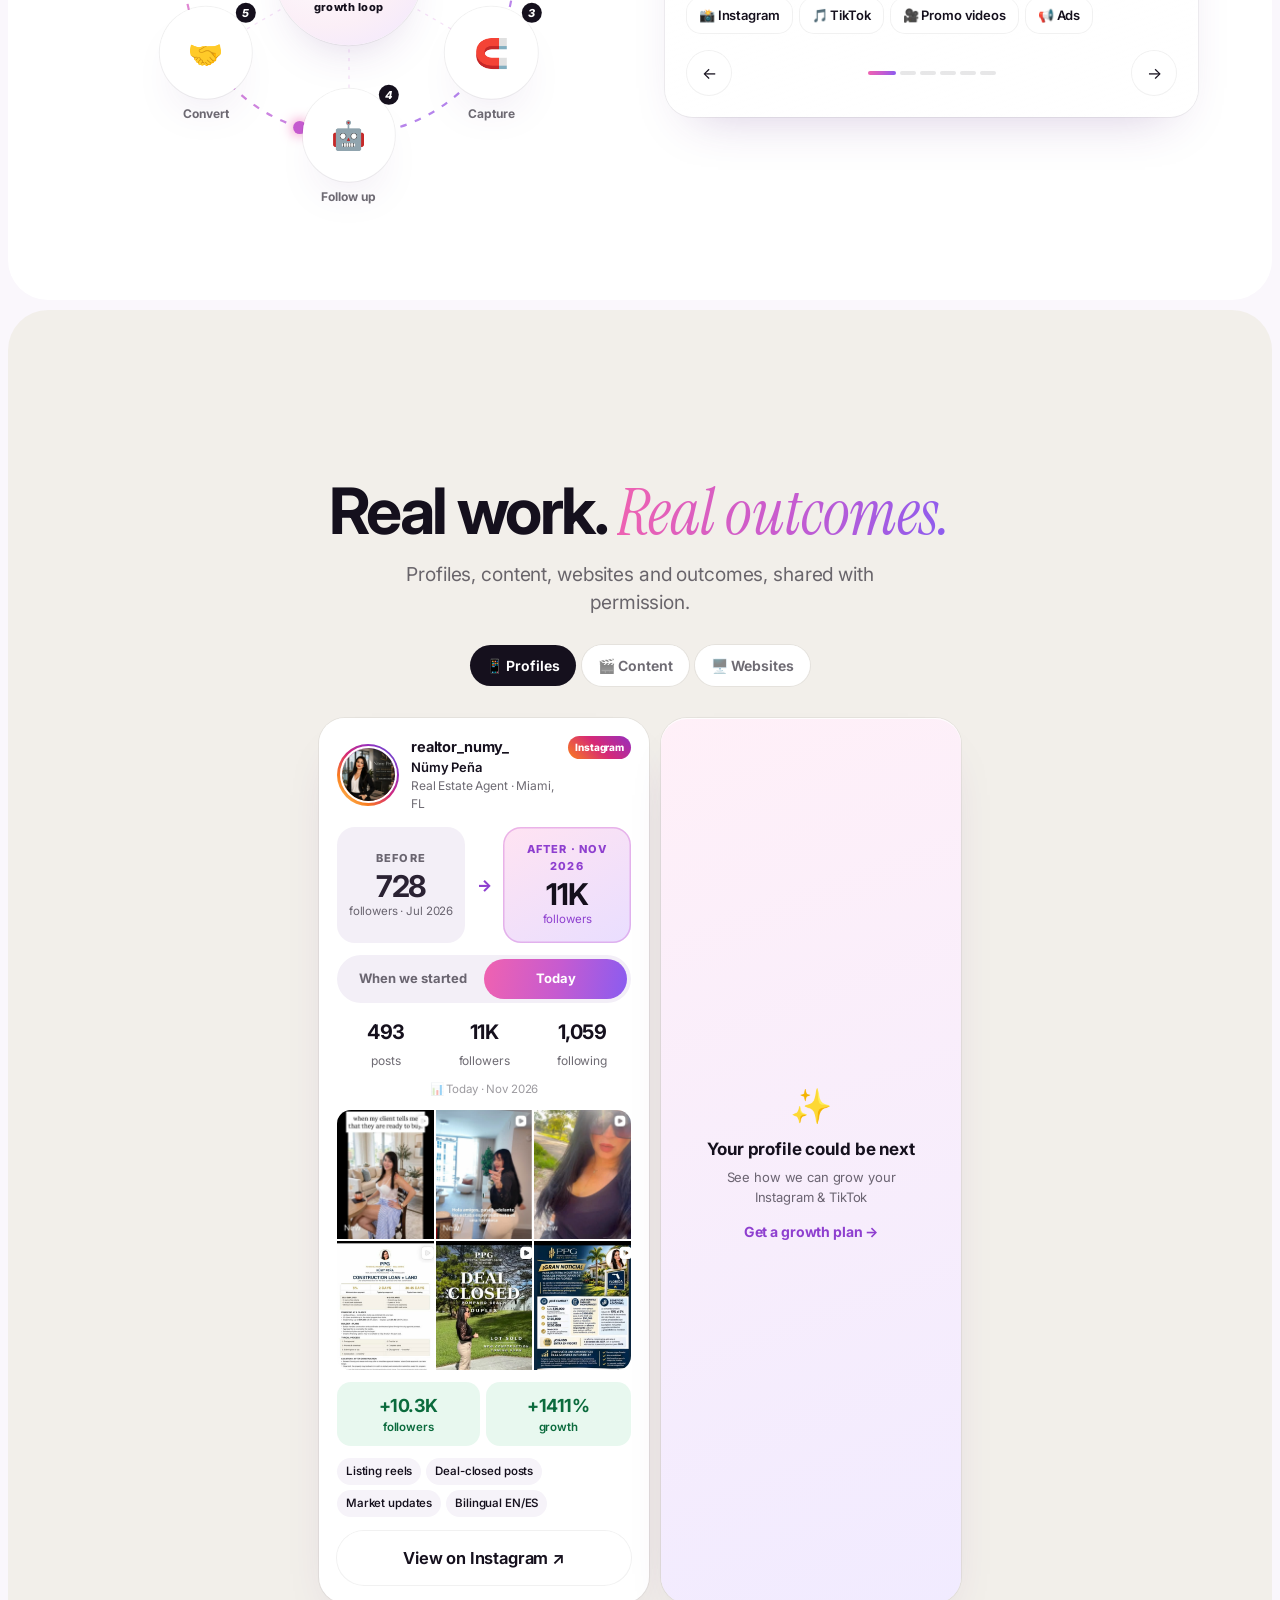
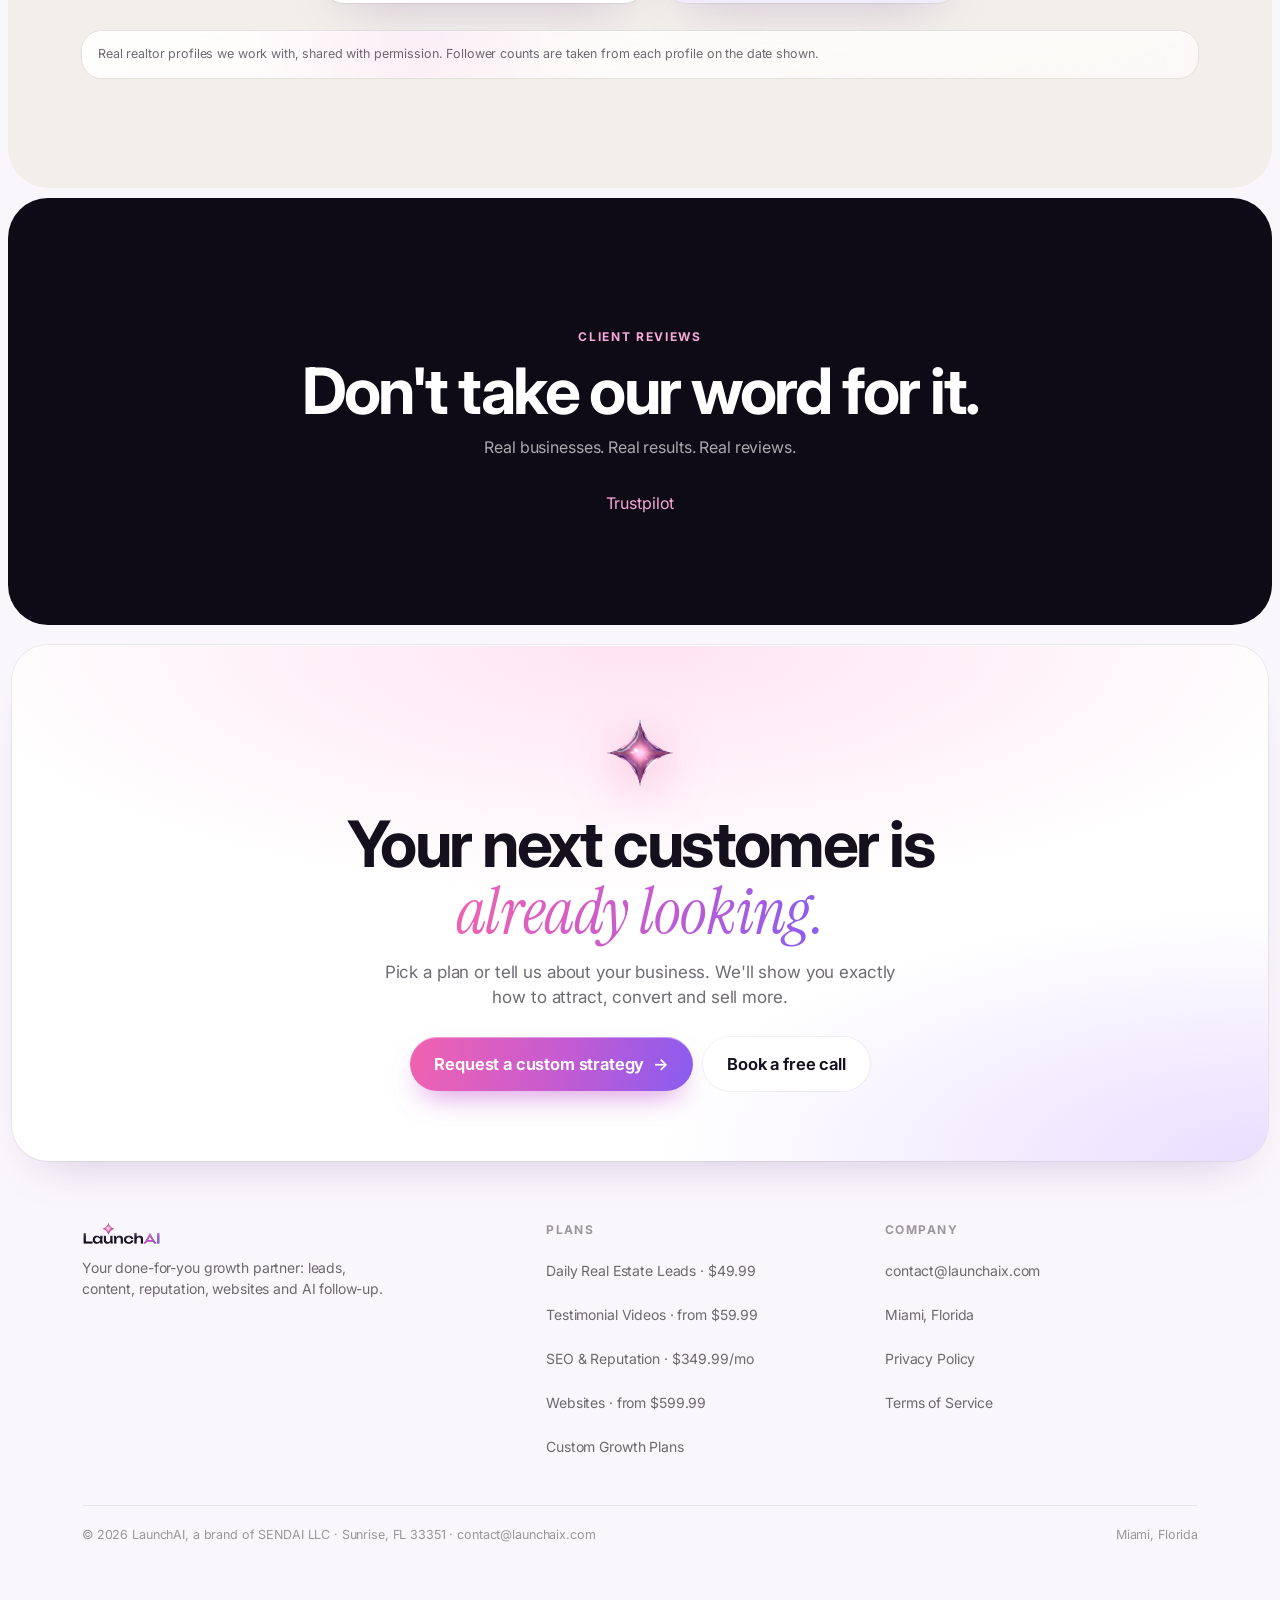
==== commit d48b83bb: "WhatsApp activation button for Daily Leads customers Co-Authored-By: Claude Opus 5.5 <noreply@anthro" ====
--- a/index.html
+++ b/index.html
@@ -2188,8 +2188,8 @@
   </div>
 </div>
 
-<script src="/config.js?v=1"></script>
-<script src="/lx.js?v=1"></script>
+<script src="/config.js?v=2"></script>
+<script src="/lx.js?v=2"></script>
 <script>
 /* =======================================================================
    ✏️ EASY-EDIT CONFIG
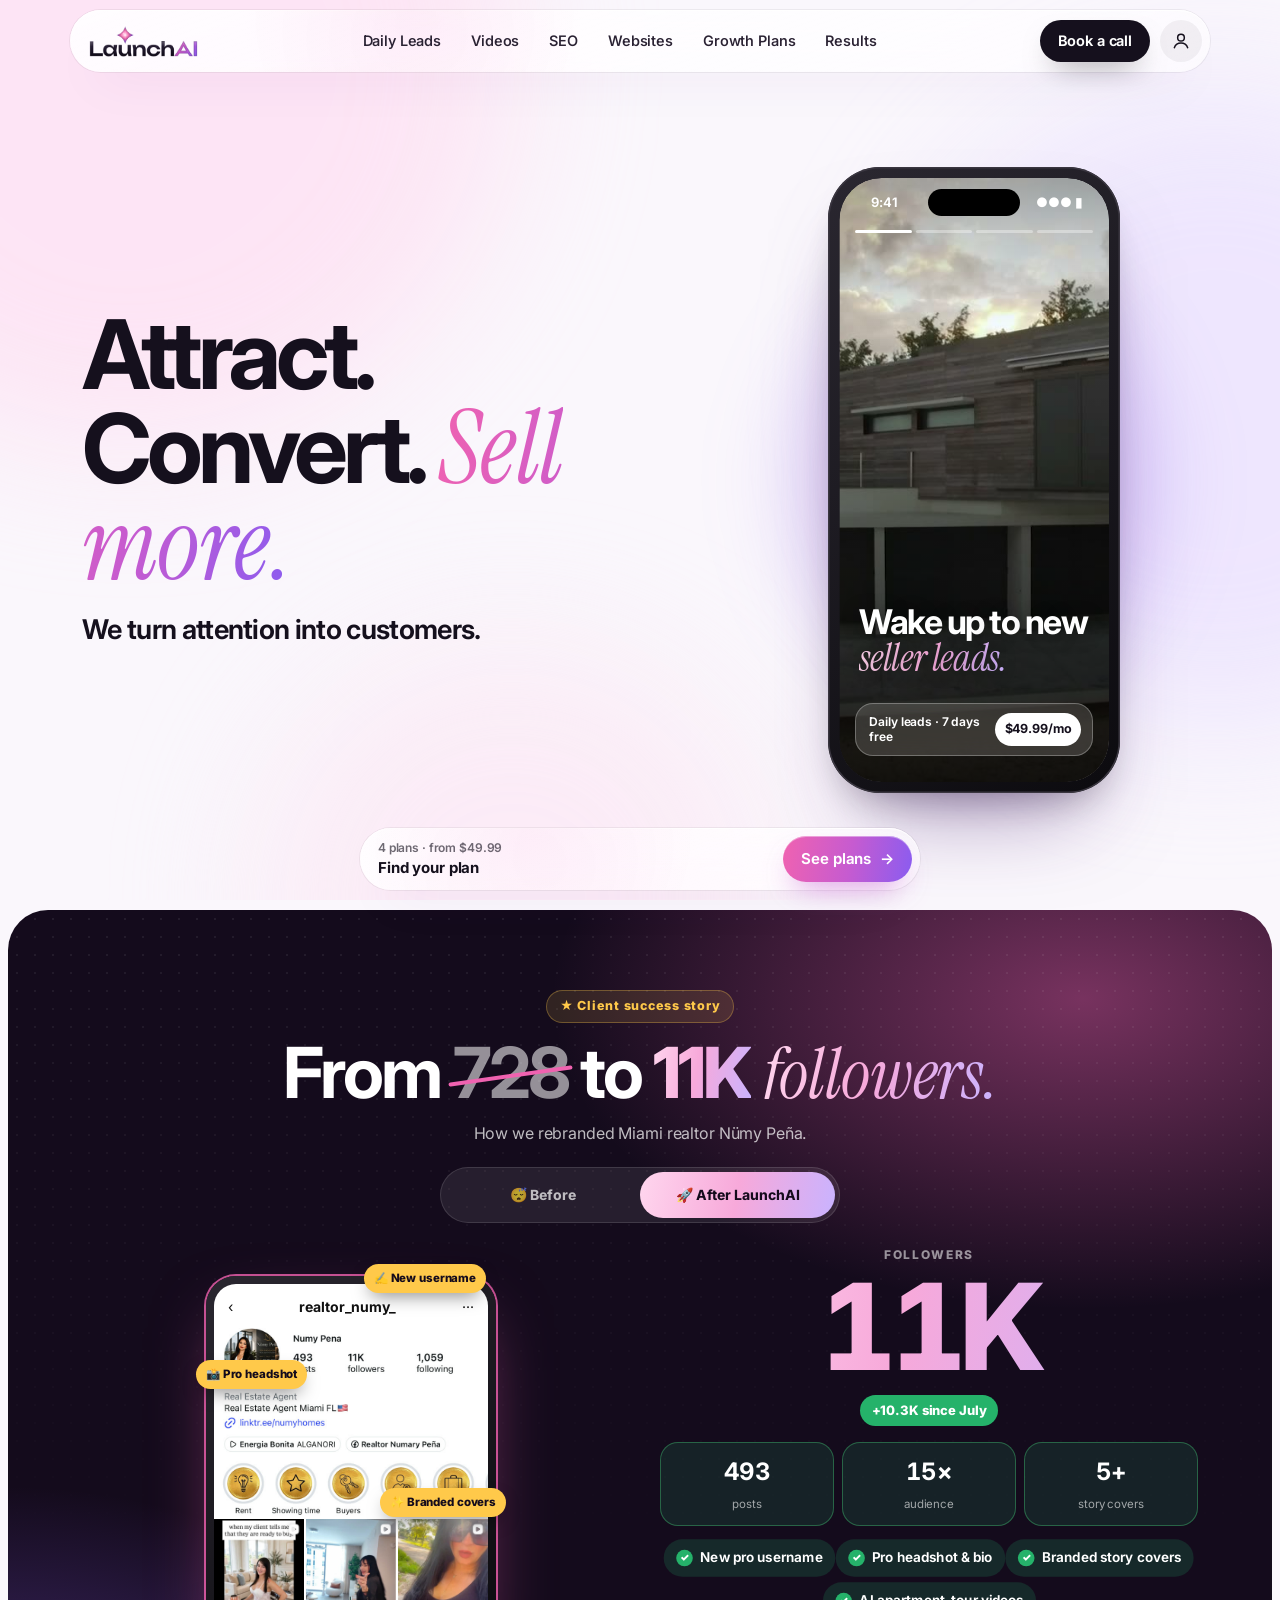
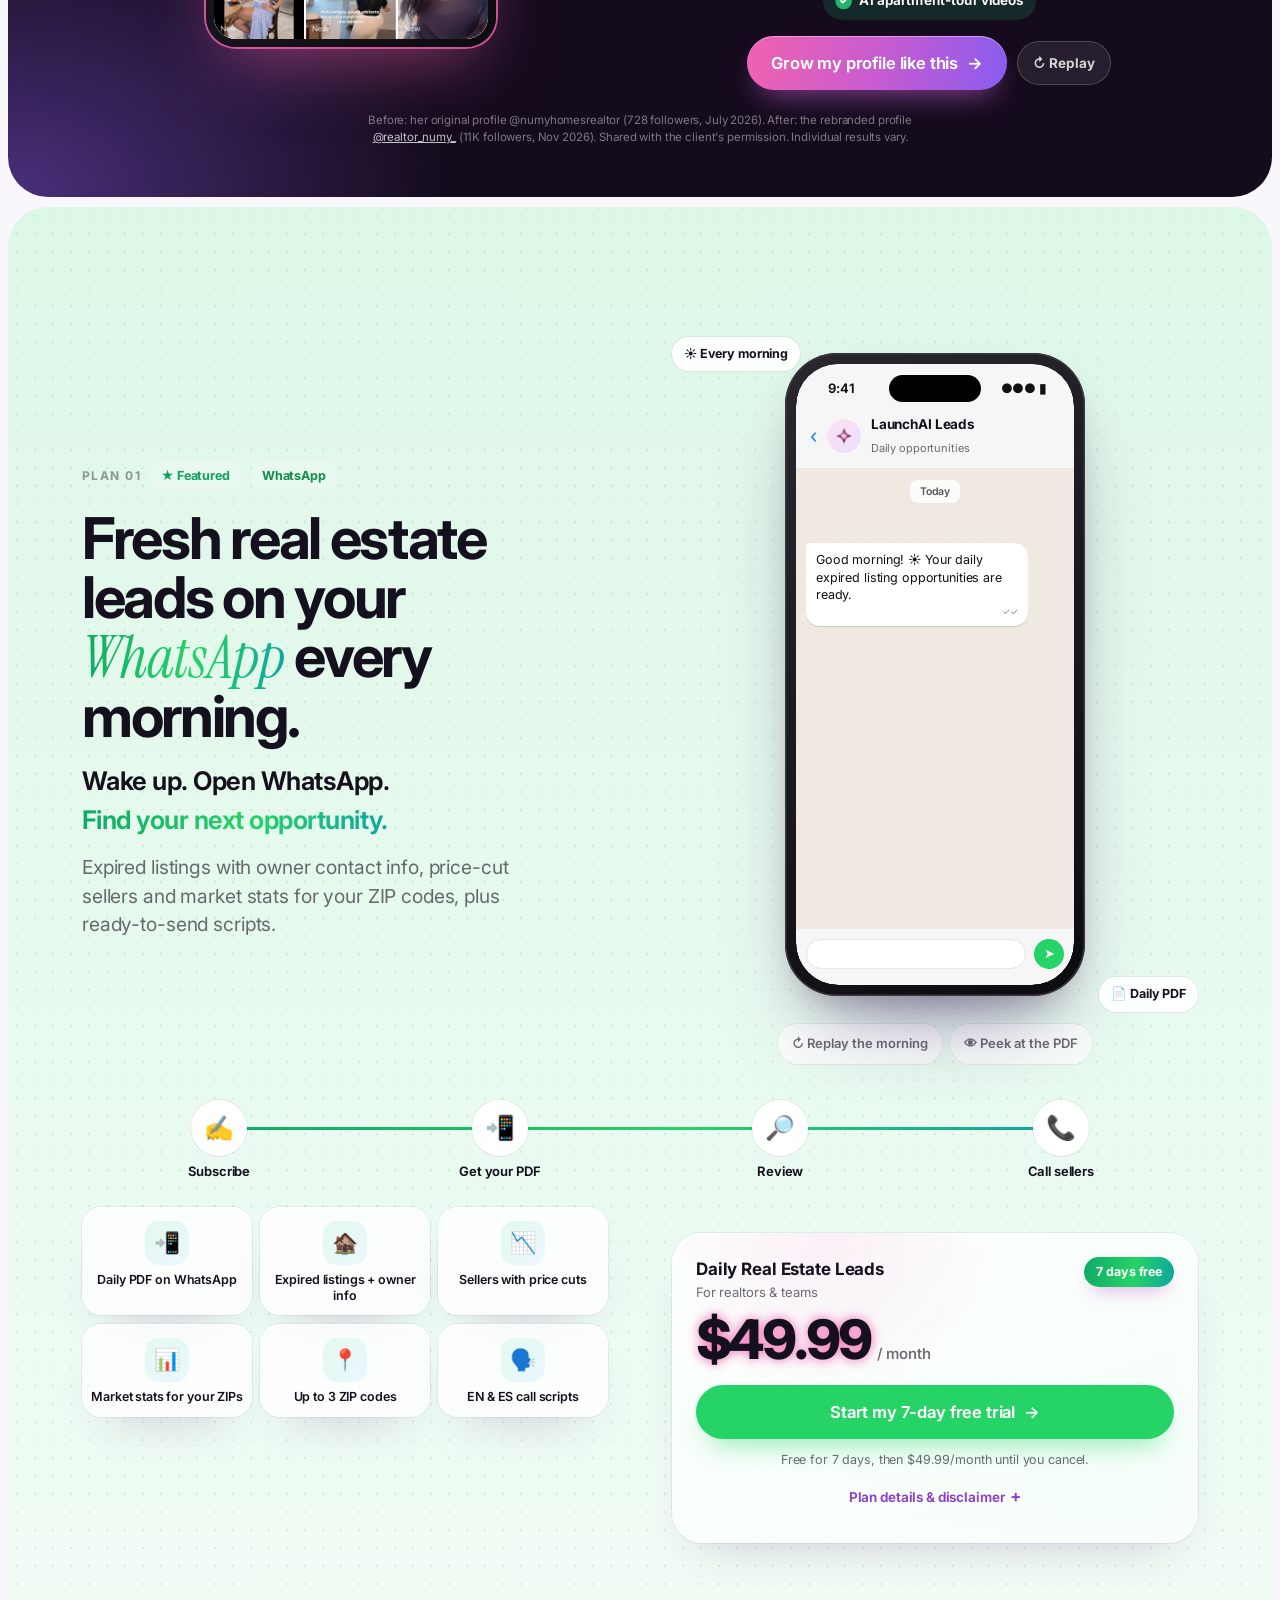
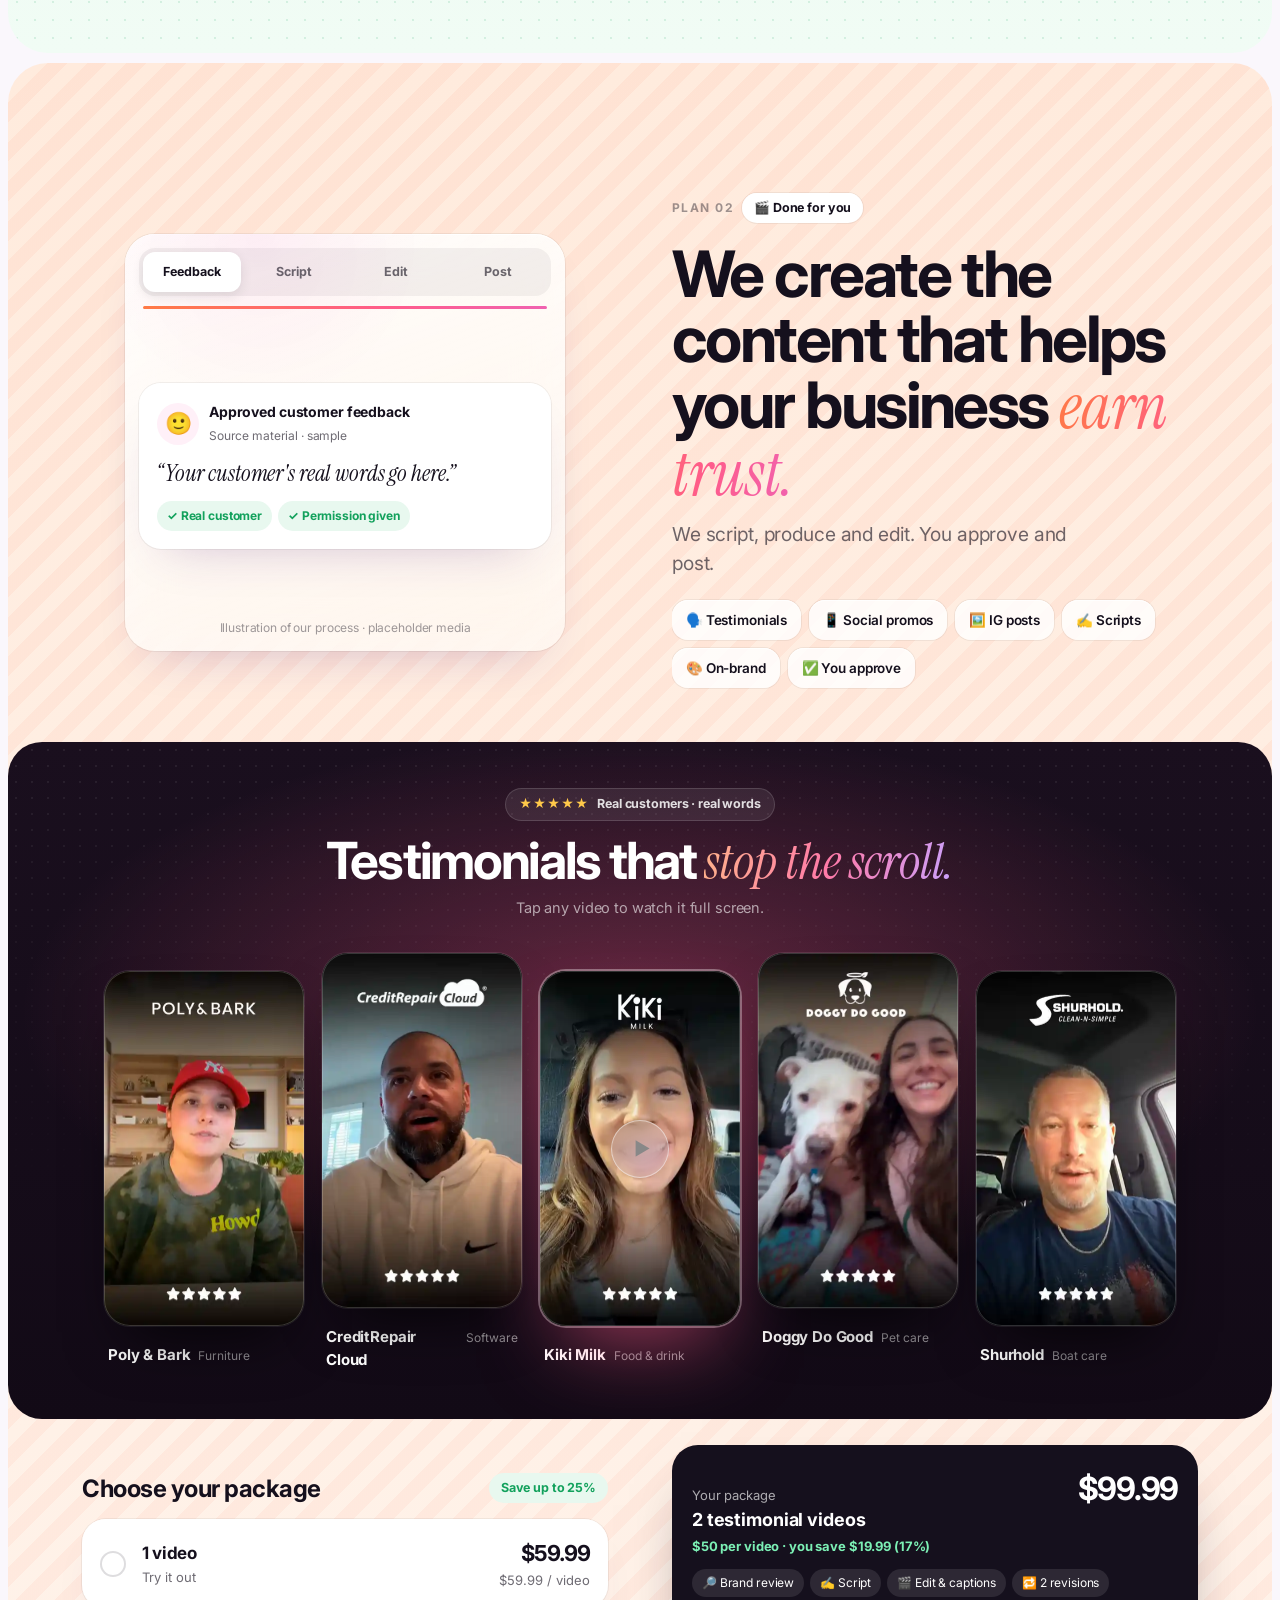
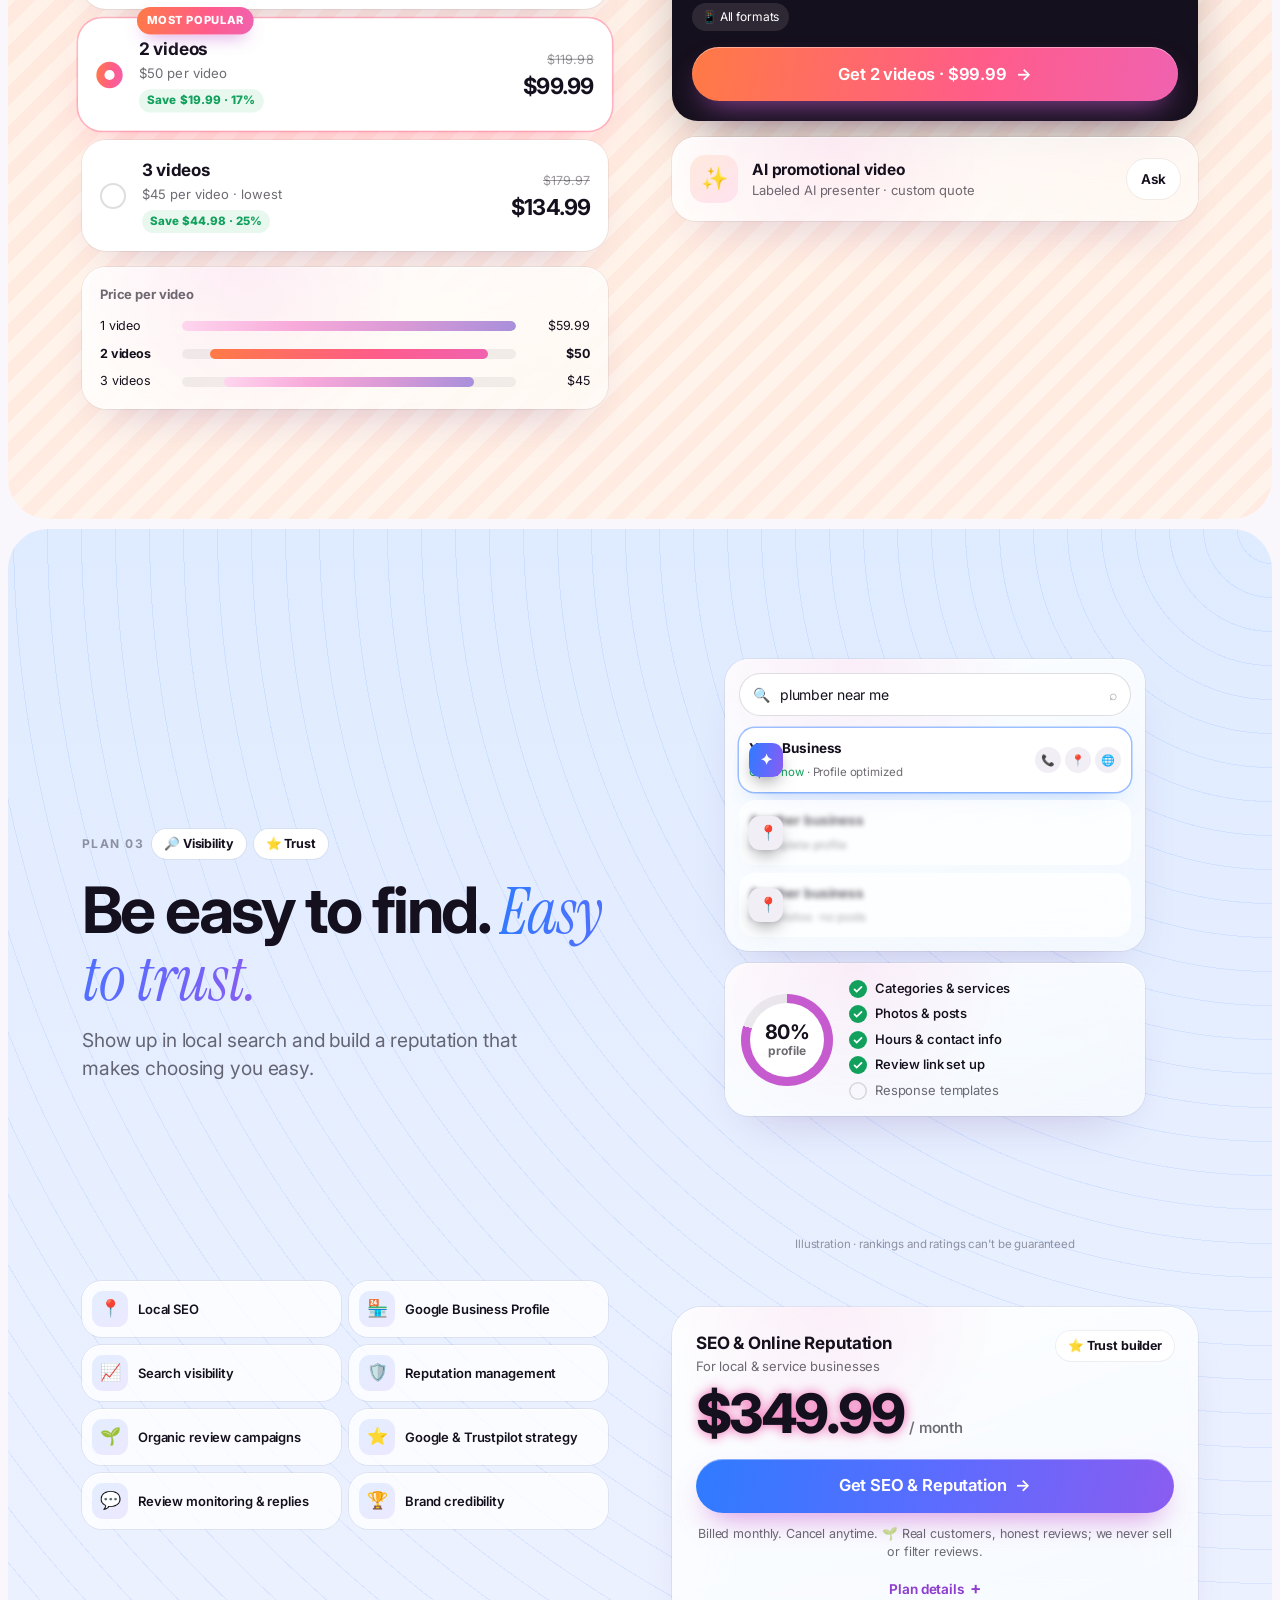
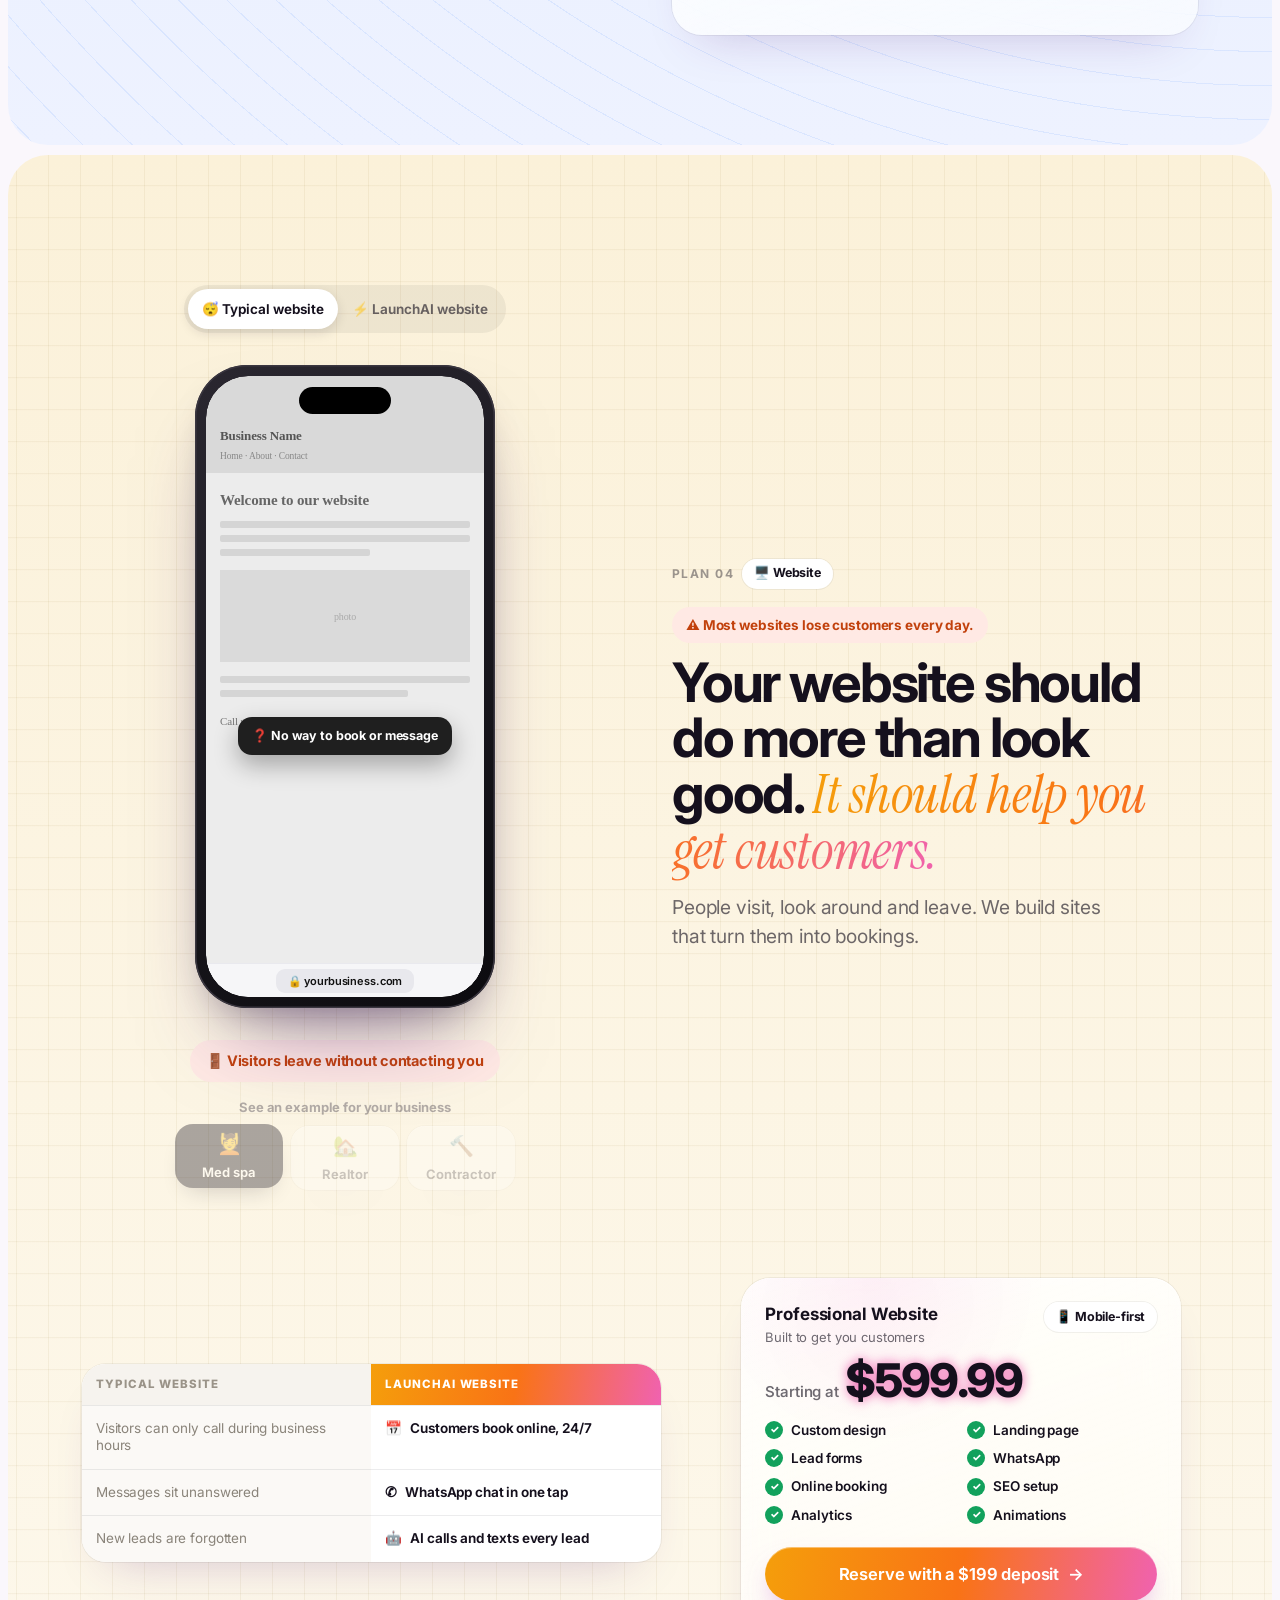
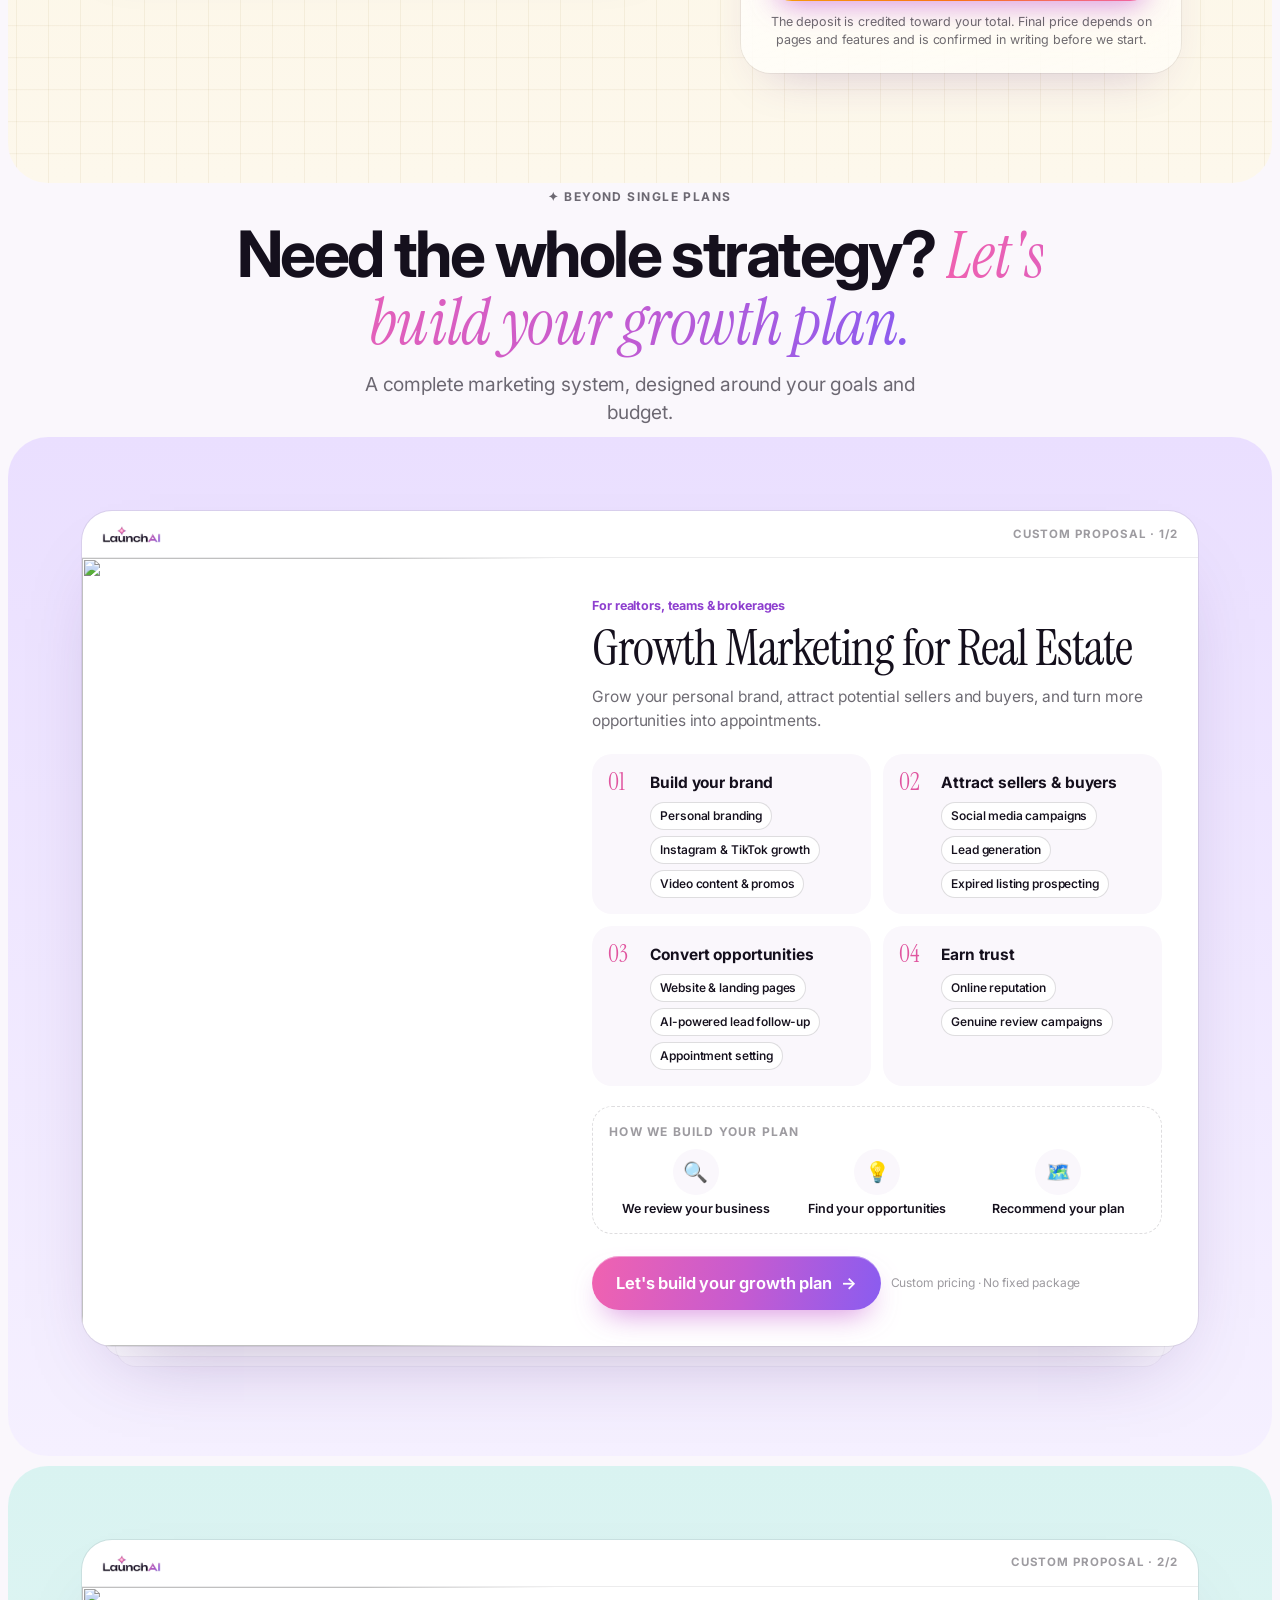
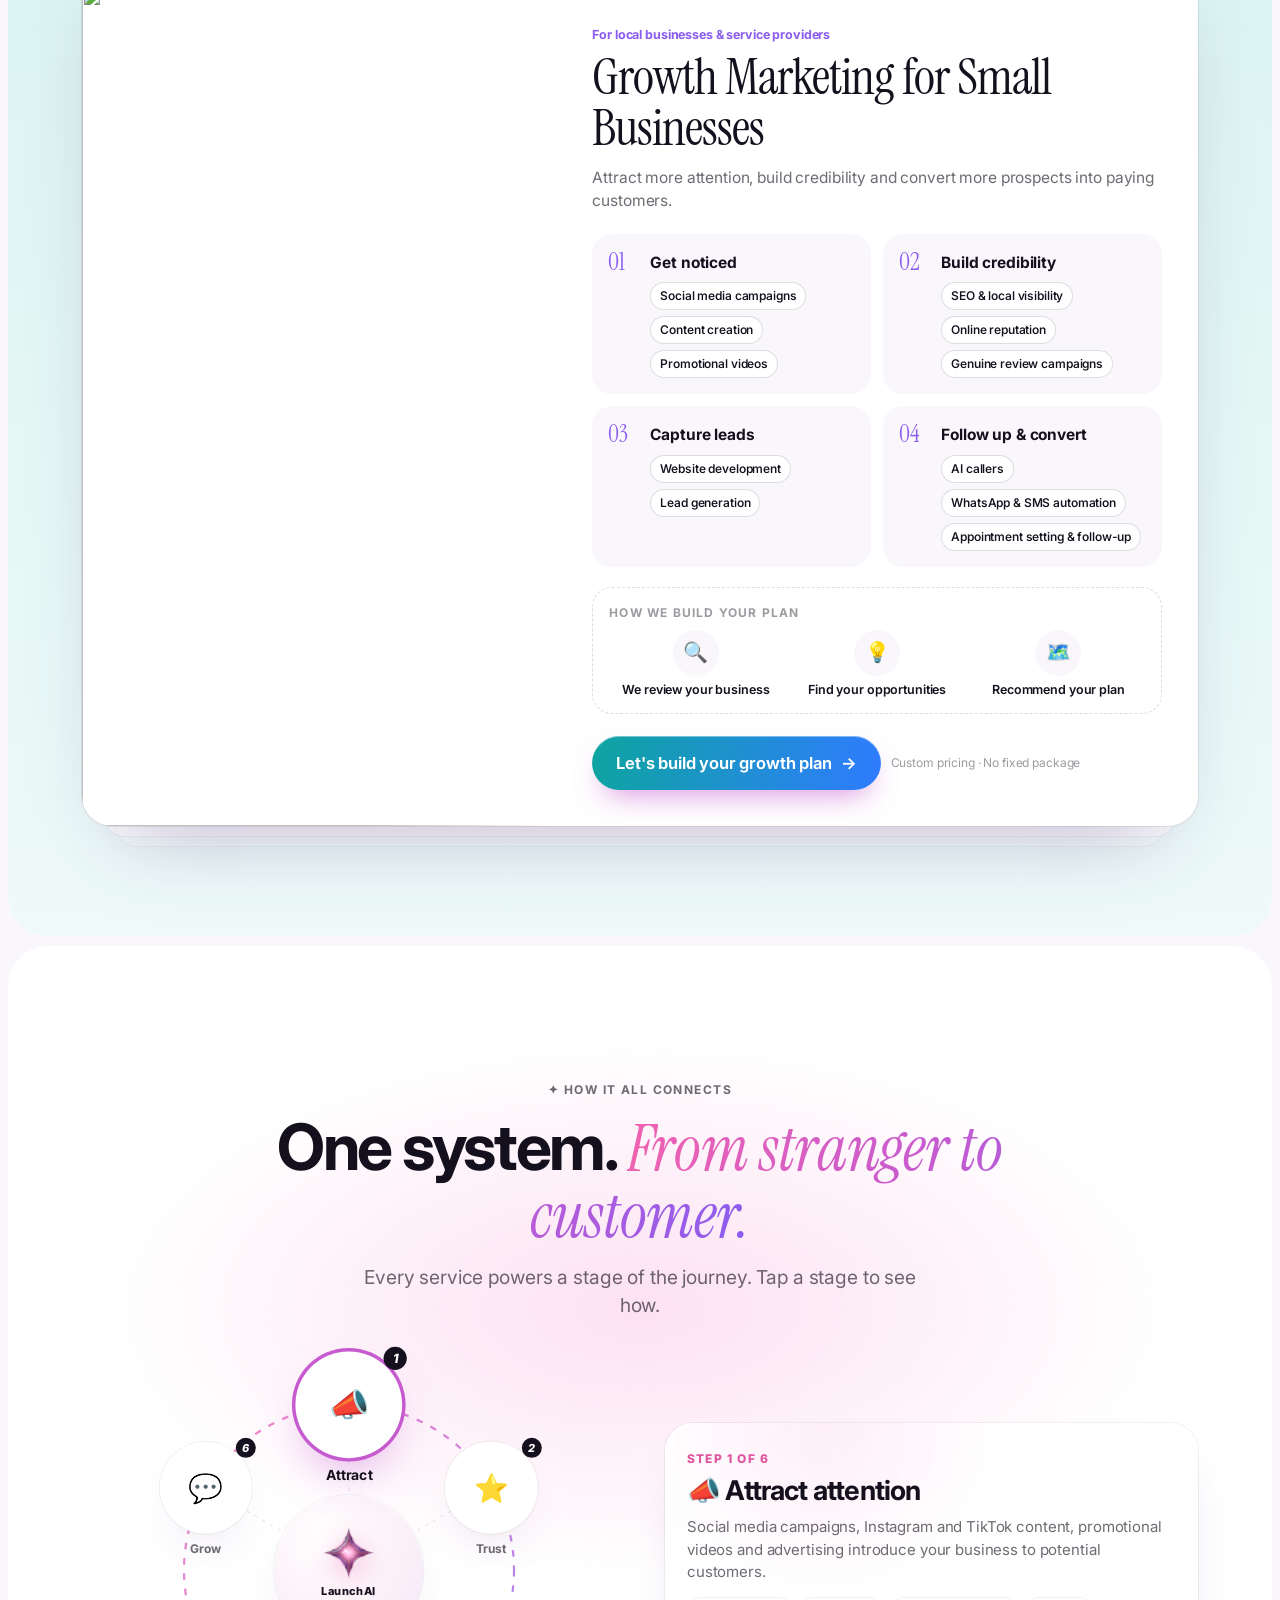
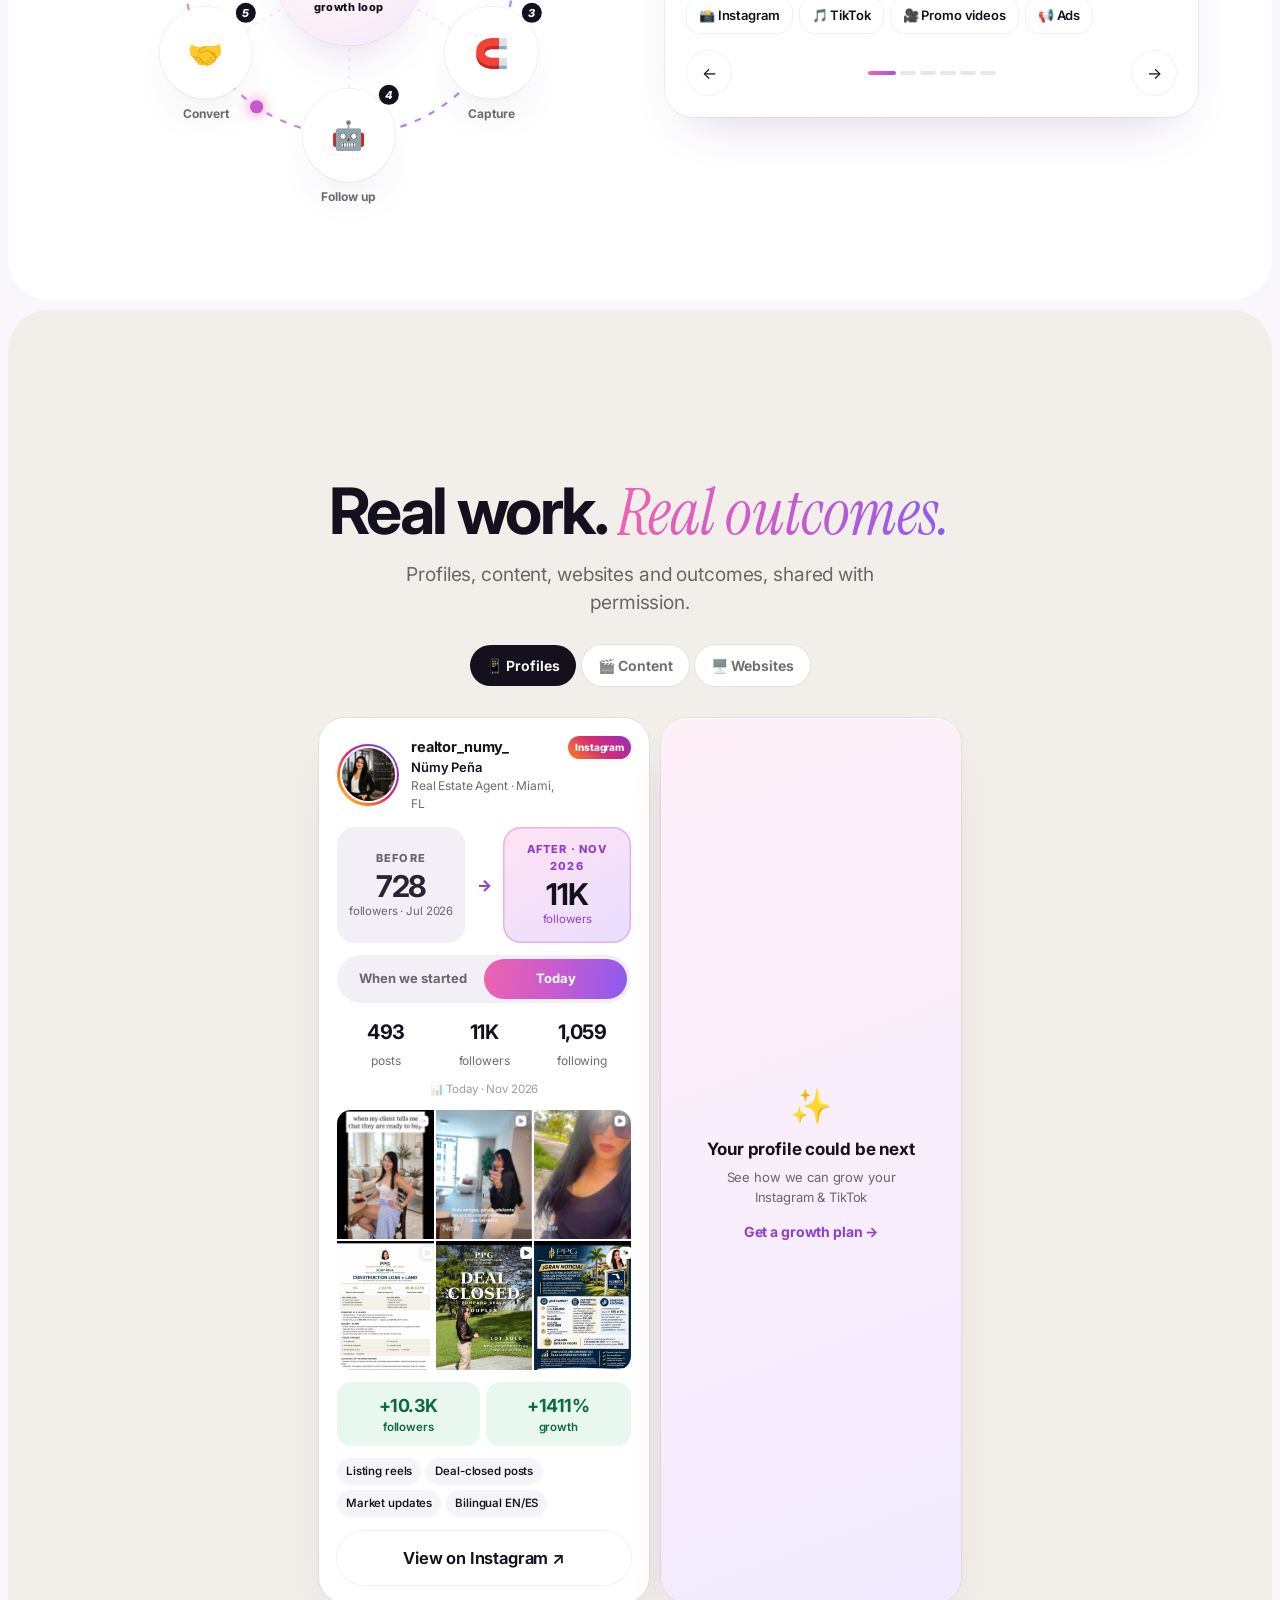
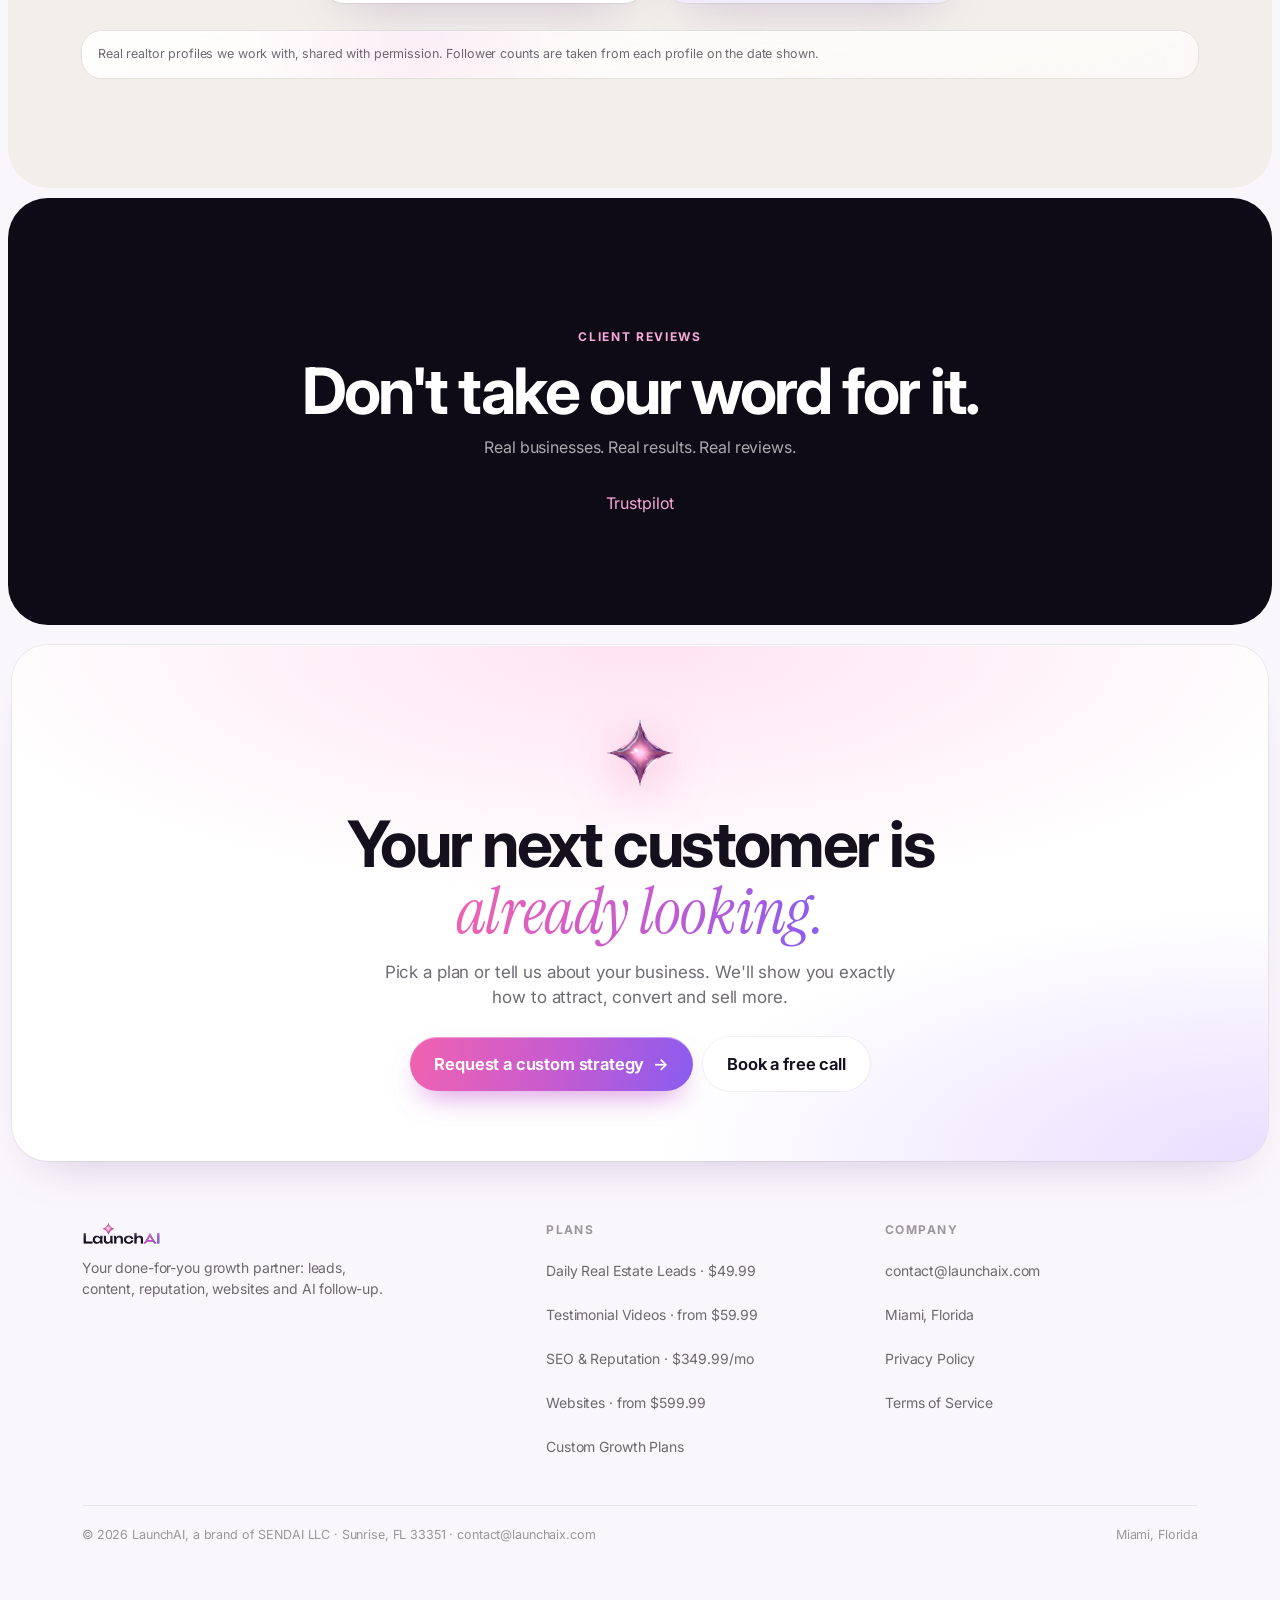
==== commit 529805bb: "Add Meta Pixel with conversion events; update CSP and privacy policy Co-Authored-By: Claude Opus 5.5" ====
--- a/index.html
+++ b/index.html
@@ -1629,6 +1629,24 @@
 .tp-cw .trustpilot-widget{width:100%;max-width:520px}
 .tp-cw .trustpilot-widget>a{color:#F7A9DA}
 </style>
+<!-- Meta Pixel Code -->
+<script>
+!function(f,b,e,v,n,t,s)
+{if(f.fbq)return;n=f.fbq=function(){n.callMethod?
+n.callMethod.apply(n,arguments):n.queue.push(arguments)};
+if(!f._fbq)f._fbq=n;n.push=n;n.loaded=!0;n.version='2.0';
+n.queue=[];t=b.createElement(e);t.async=!0;
+t.src=v;s=b.getElementsByTagName(e)[0];
+s.parentNode.insertBefore(t,s)}(window, document,'script',
+'https://connect.facebook.net/en_US/fbevents.js');
+fbq('init', '2270715980511348');
+fbq('track', 'PageView');
+</script>
+<noscript><img height="1" width="1" style="display:none"
+src="https://www.facebook.com/tr?id=2270715980511348&ev=PageView&noscript=1"
+/></noscript>
+<!-- End Meta Pixel Code -->
+<script>window.lxTrack=function(e,d){try{window.fbq&&fbq('track',e,d||{})}catch(_){}};</script>
 </head>
 <body>
 <div class="aurora"><i></i><i></i><i></i></div>
@@ -2441,10 +2459,11 @@
       const fd=new FormData(form);$$('.fld[hidden] [name]',form).forEach(f=>fd.delete(f.name));
       try{const r=await post(fd);if(!r.ok)throw 0}catch(_){return fail('Something went wrong. Please email contact@launchaix.com.')}
       LX.addRequest(curPlan,v('#sGl')).catch(()=>{});
+      lxTrack(curPlan==='call'?'Schedule':'Lead',{content_name:P.name});
       form.style.display='none';$('#shDoneP').textContent=P.done||"We'll reach out within one business day to confirm your plan and next steps.";$('#shDone').style.display='block';burst(innerWidth/2,innerHeight*.62,34);return}
     try{
       if(step===1){sbtn.textContent='Creating your account…';const em=v('#sEm'),pw=$('#sPw').value;
-        try{flowUser=(await LX.signUp({email:em,password:pw,first_name:v('#sFn'),last_name:v('#sLn')})).user}
+        try{flowUser=(await LX.signUp({email:em,password:pw,first_name:v('#sFn'),last_name:v('#sLn')})).user;lxTrack('CompleteRegistration',{content_name:P.name})}
         catch(err){if(err.code!=='exists')throw err;
           try{flowUser=await LX.signIn(em,pw)}catch(_){return fail('You already have an account with this email. <a href="account.html?next=buy:'+curPlan+'" style="text-decoration:underline">Sign in to continue</a>.','Continue')}}
         sbtn.disabled=false;layout(2);return}
@@ -2454,6 +2473,7 @@
       // the password is never part of this email
       const fd=new FormData();Object.entries({plan:P.name,price:P.price,stage:'Started checkout',firstName:v('#sFn'),lastName:v('#sLn'),email:v('#sEm'),phone:prof.phone,market:prof.market,businessName:prof.business_name,website:prof.website}).forEach(([k,x])=>{if(x)fd.append(k,x)});
       post(fd).catch(()=>{});
+      lxTrack('InitiateCheckout',{content_name:P.name,value:(parseFloat(String(PLANS[curPlan].price).replace(/[^0-9.]/g,''))||0),currency:'USD'});
       await LX.pay(curPlan,flowUser);
     }catch(err){fail(esc(err.message||'Something went wrong. Please try again.'),step===1?'Continue':'Continue to secure payment')}
   });
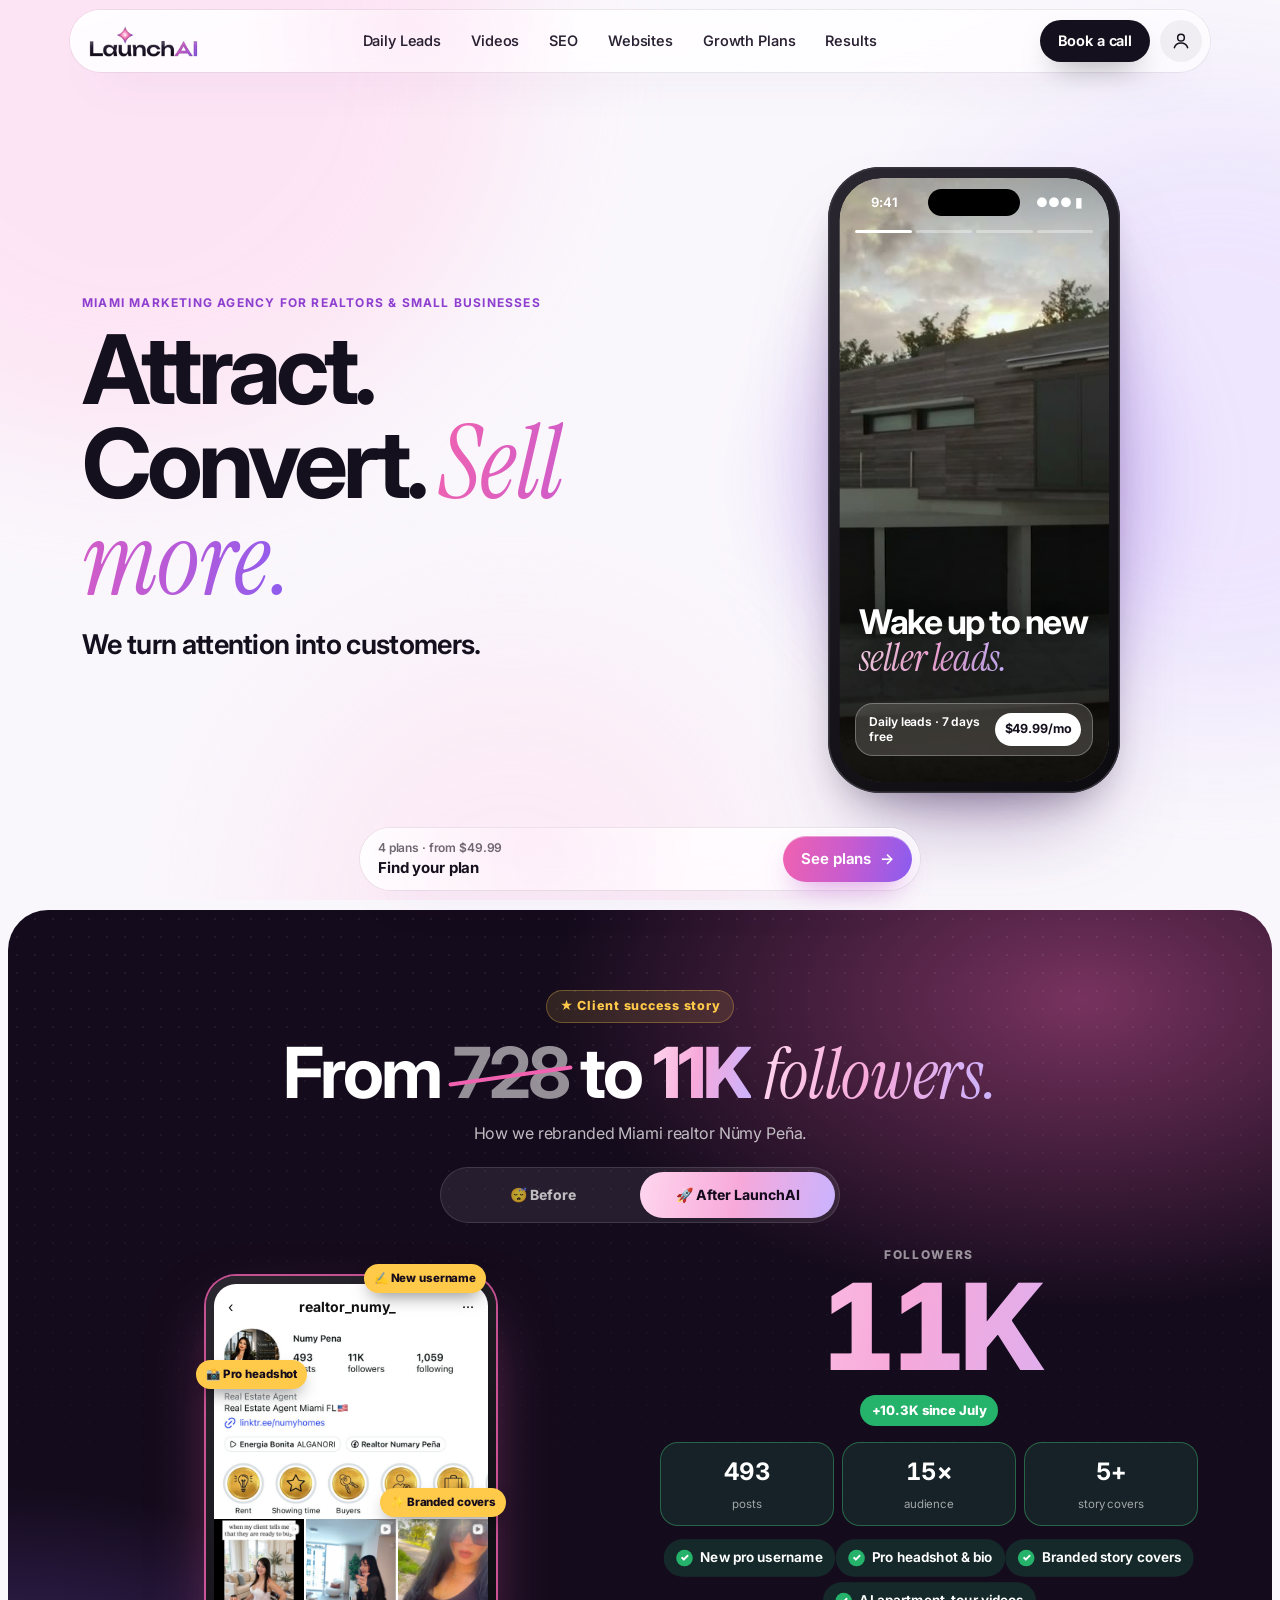
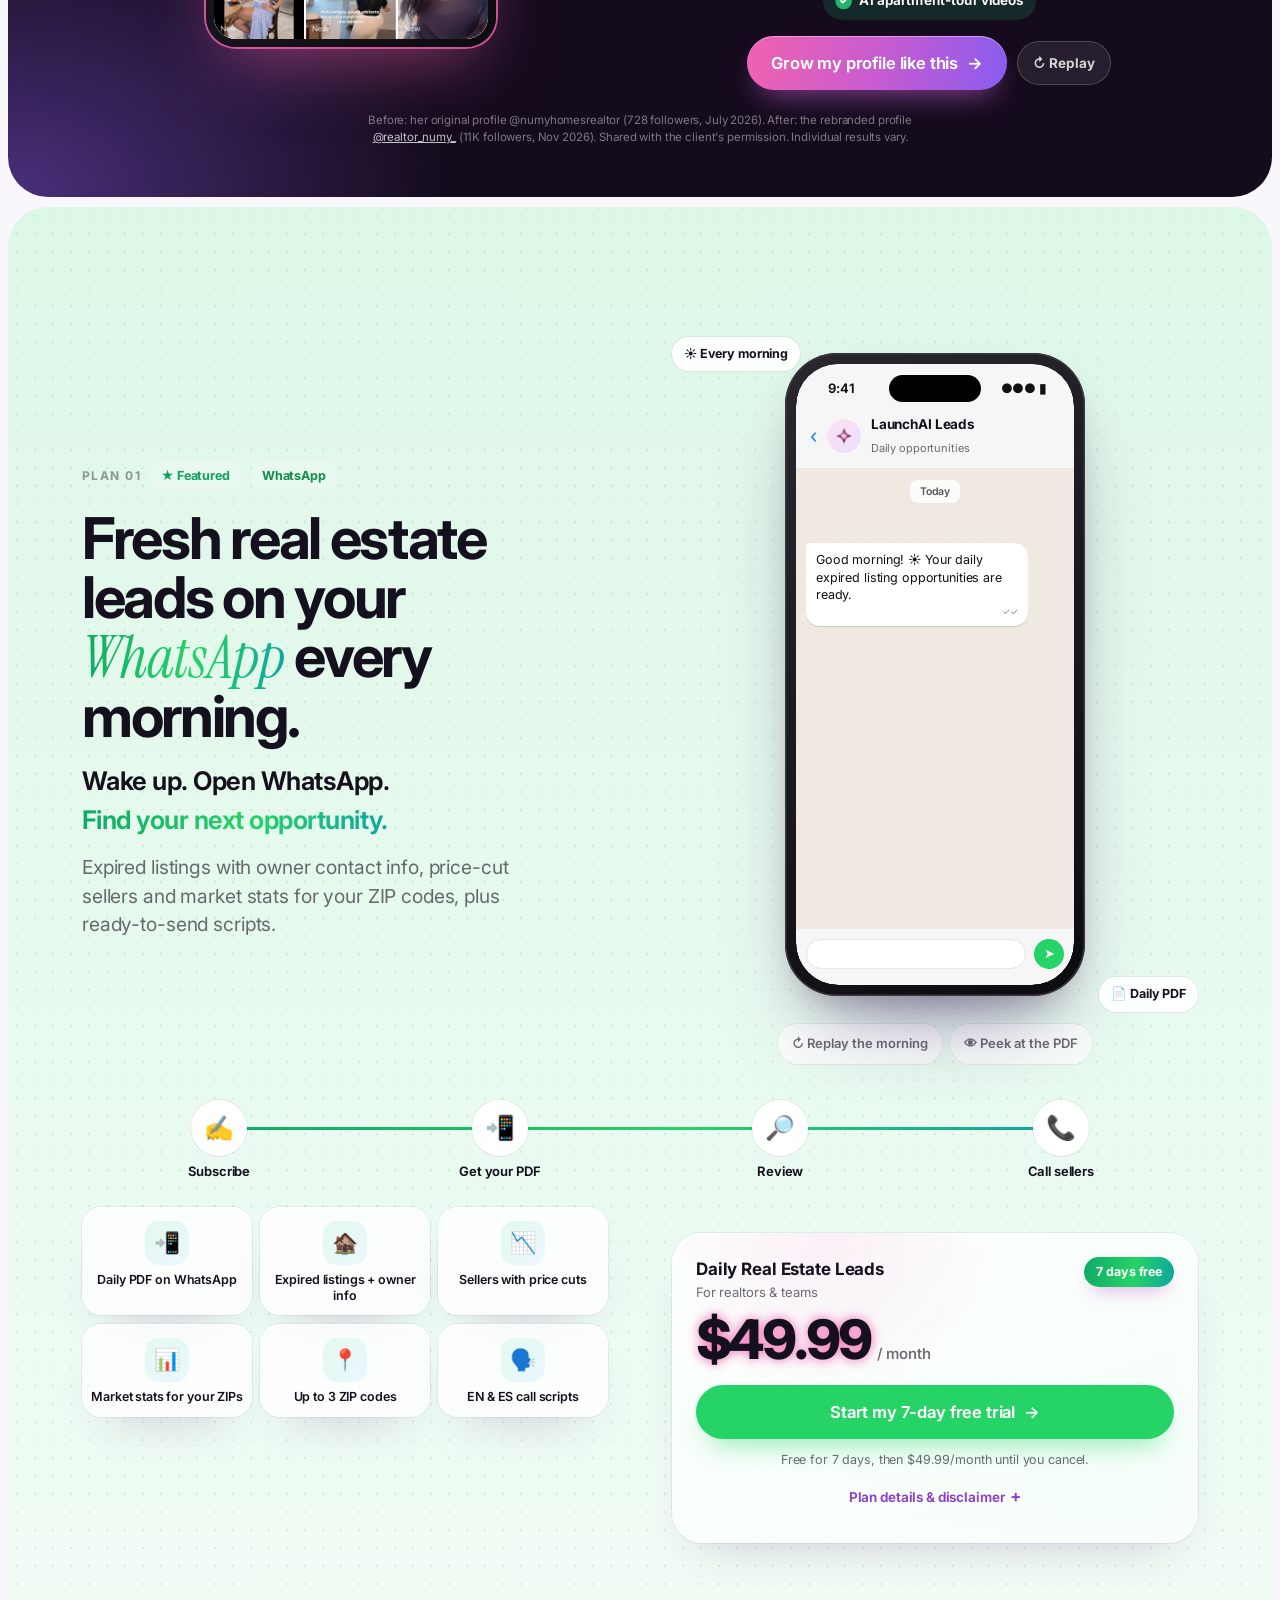
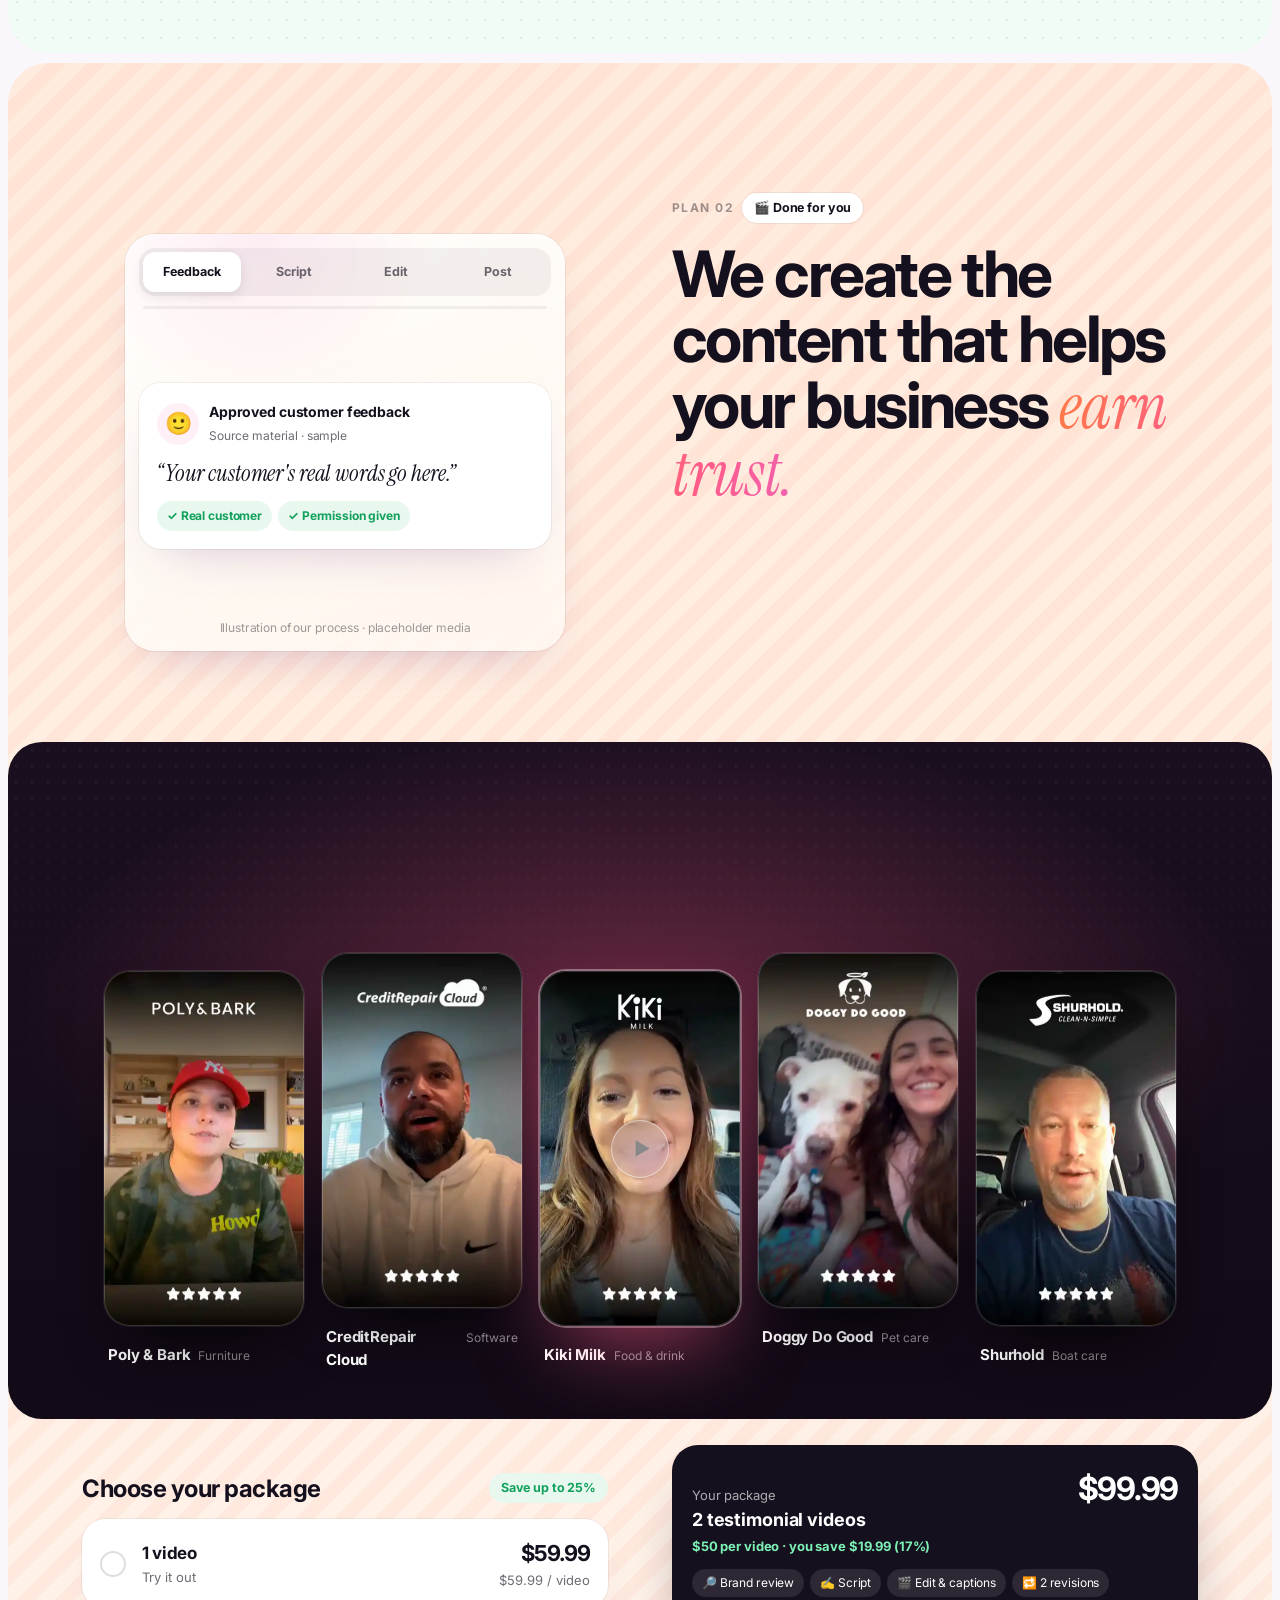
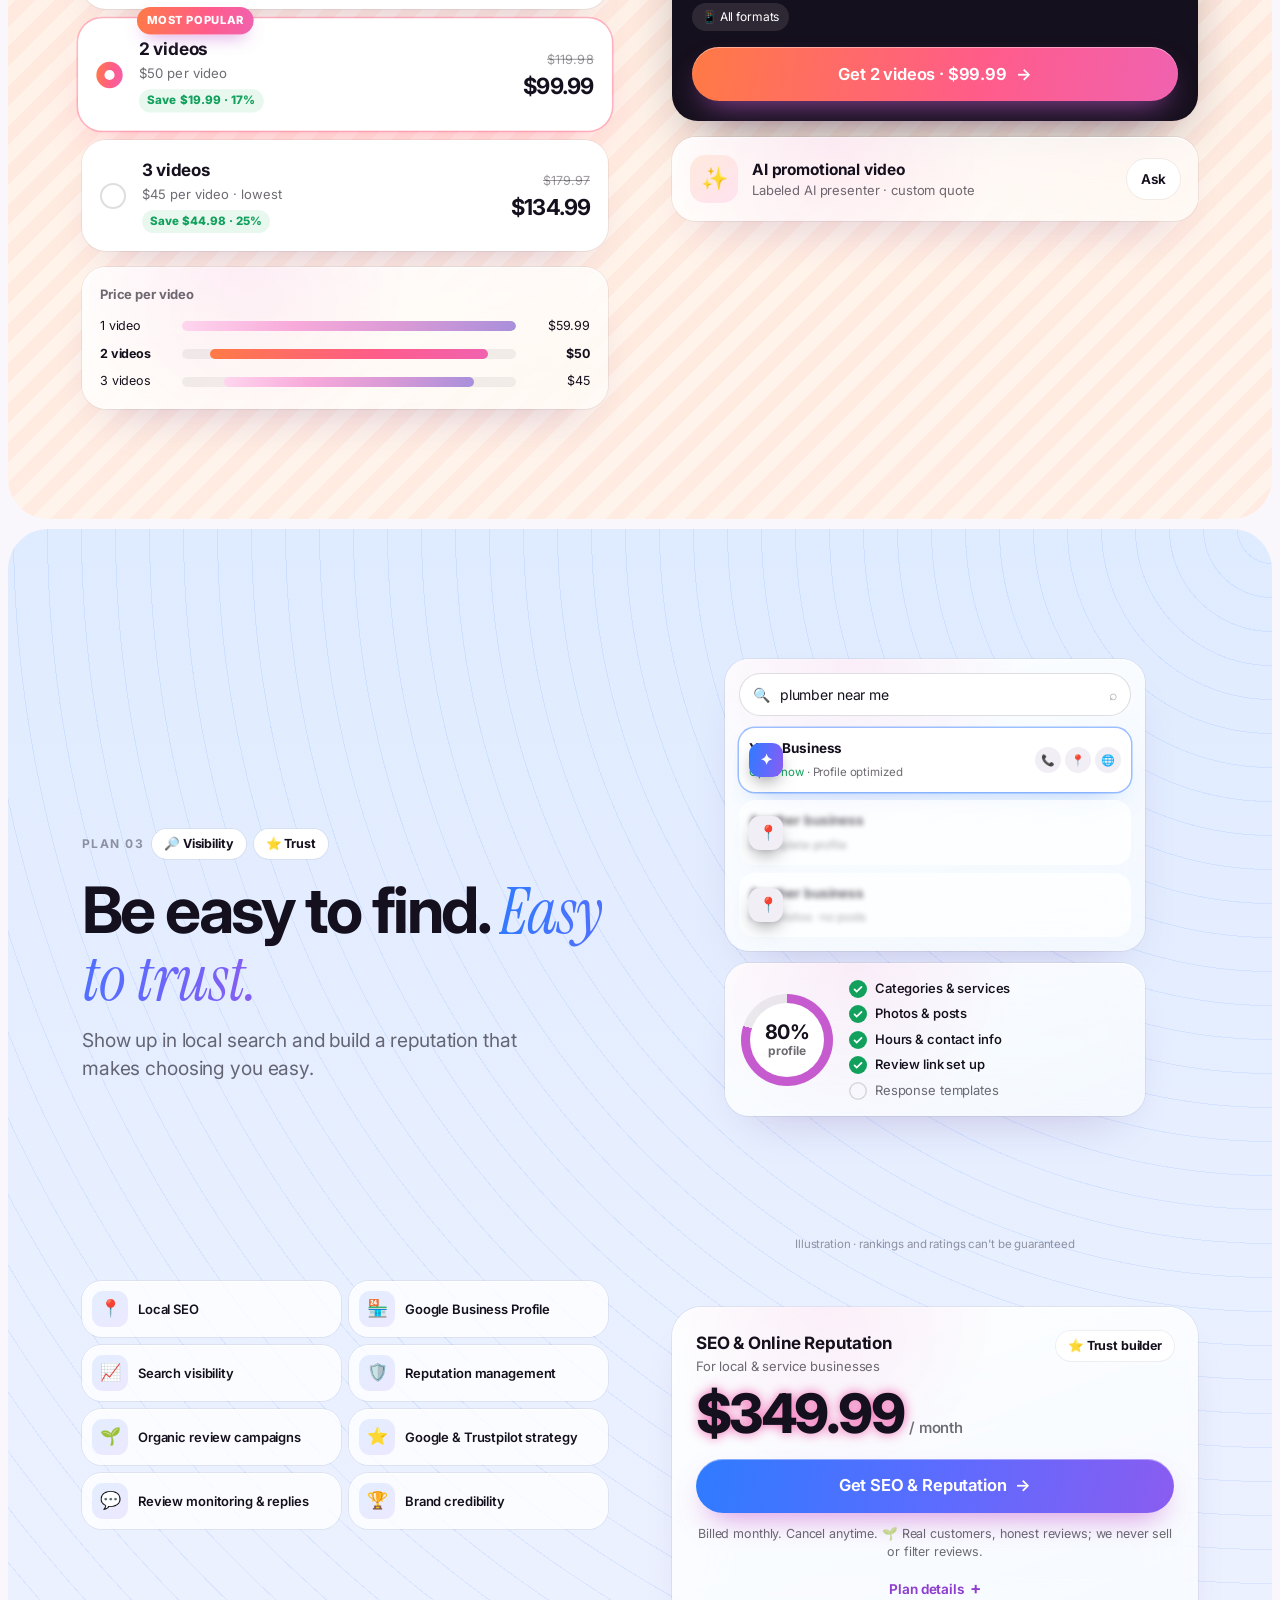
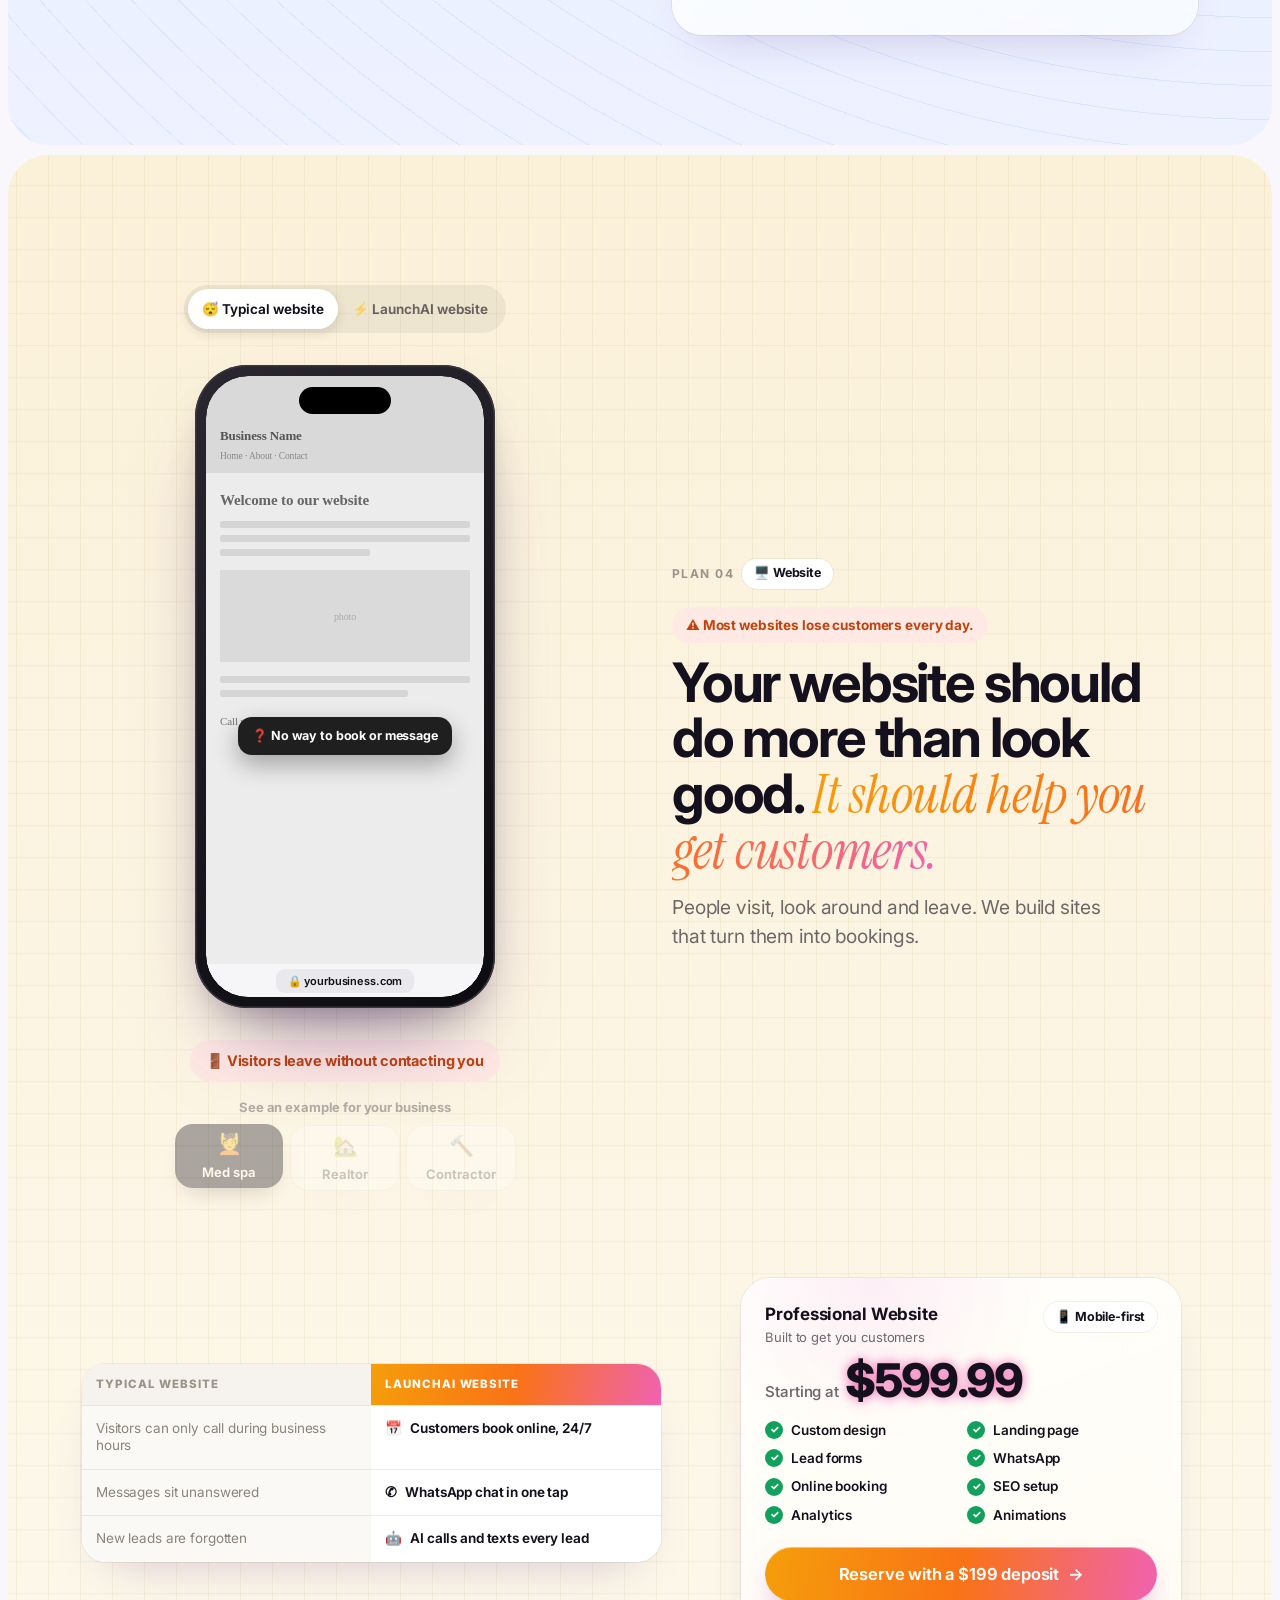
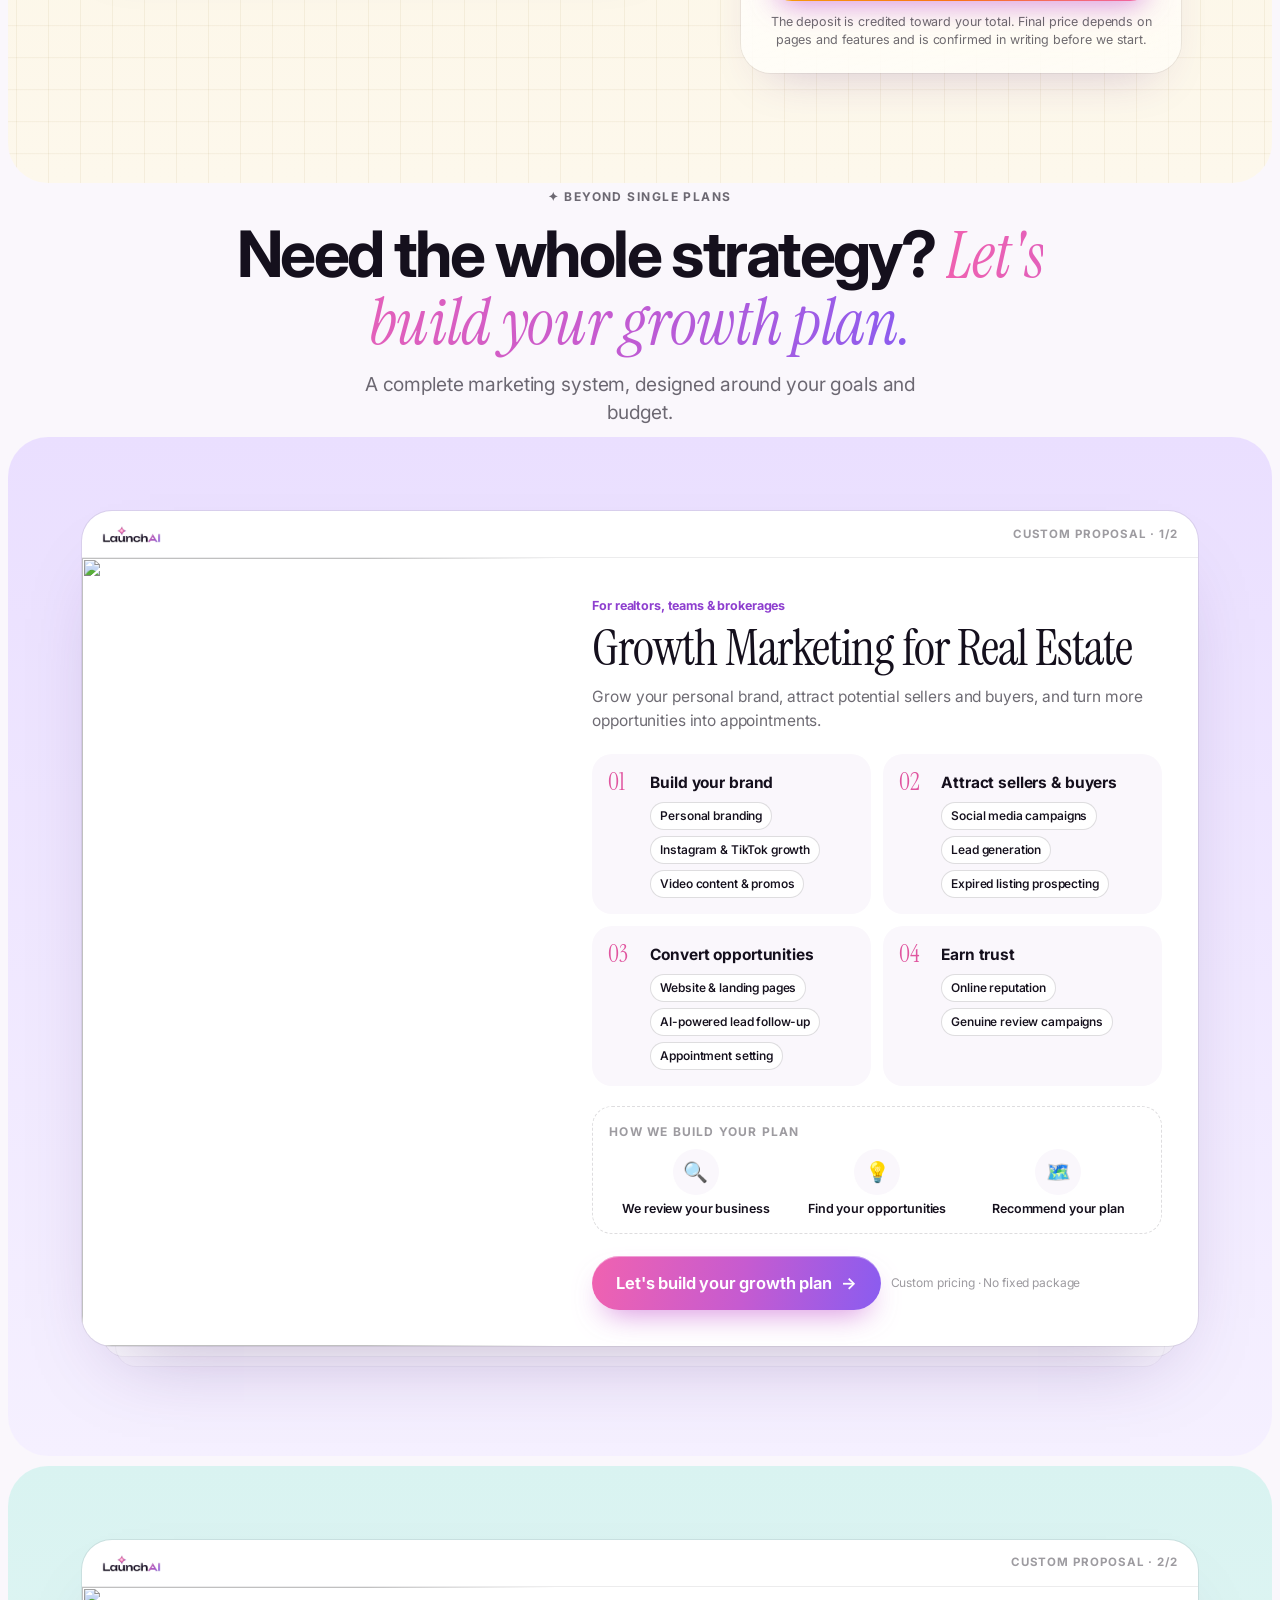
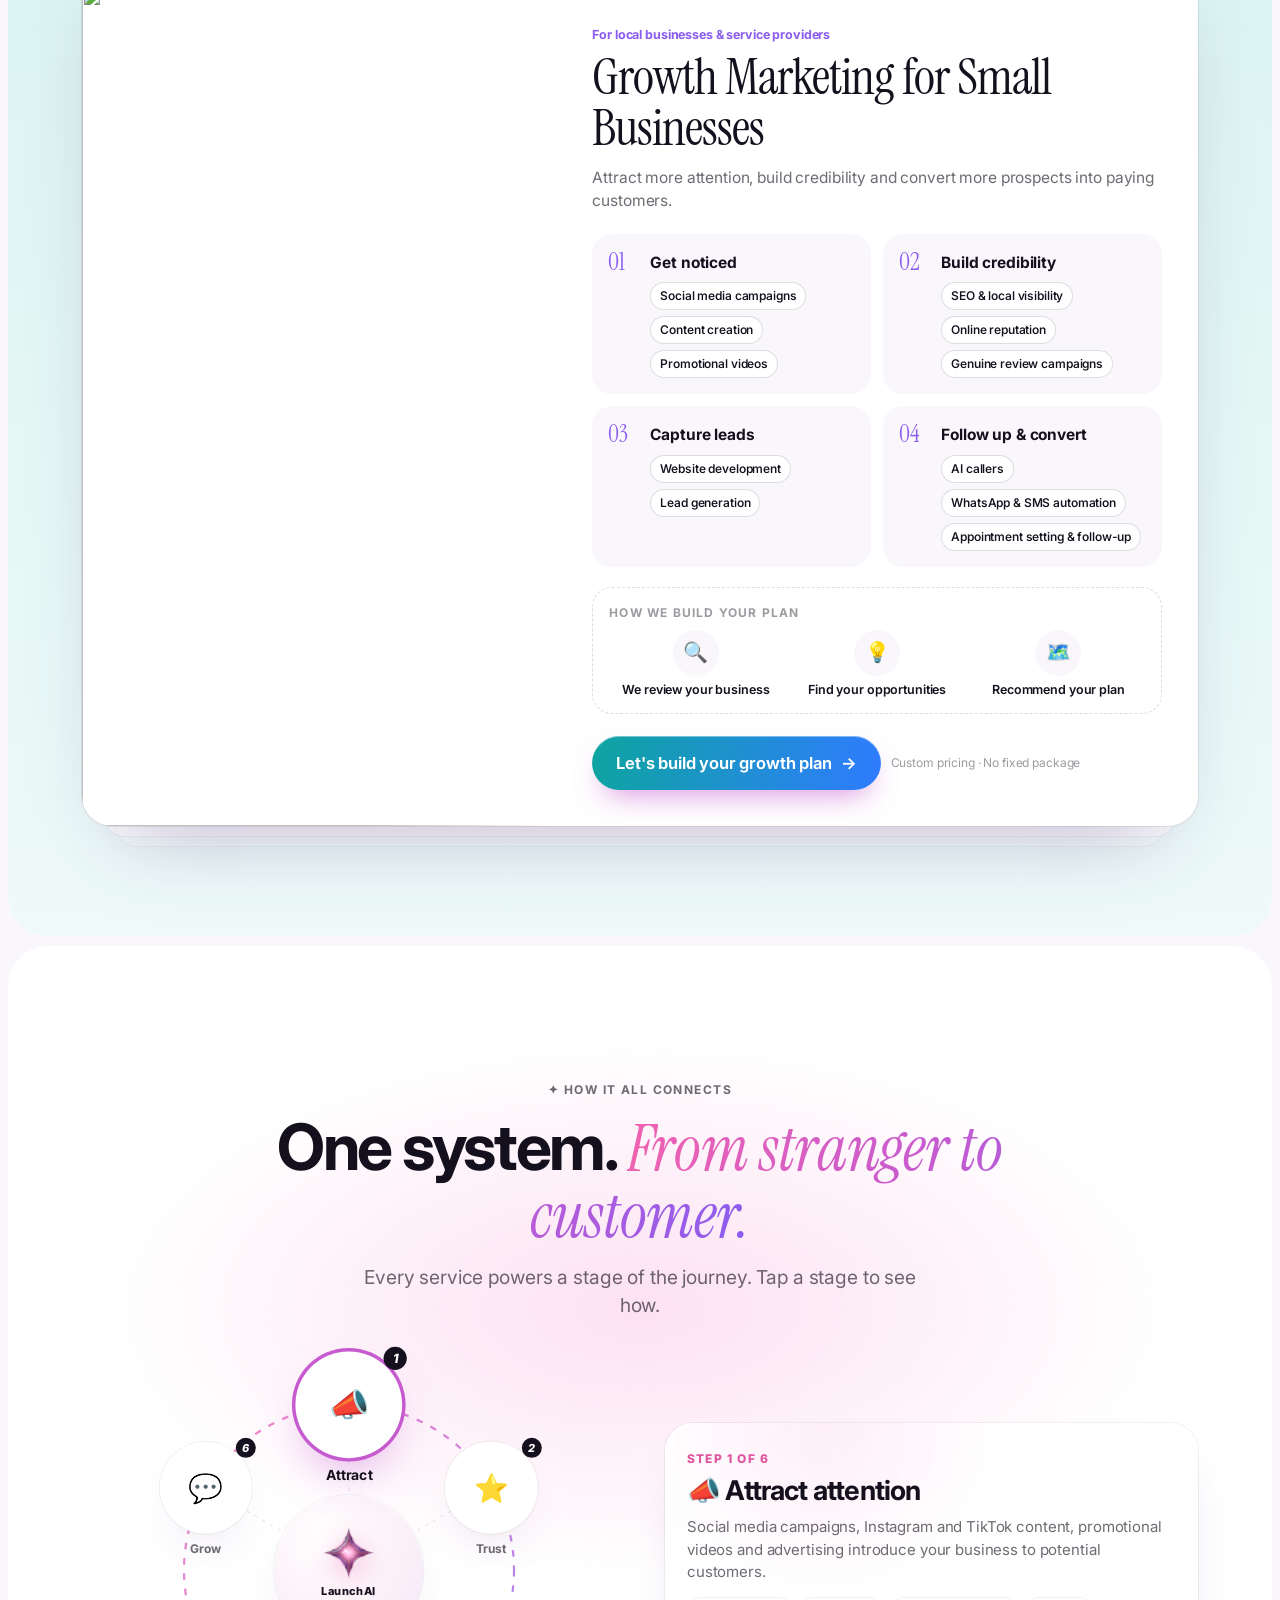
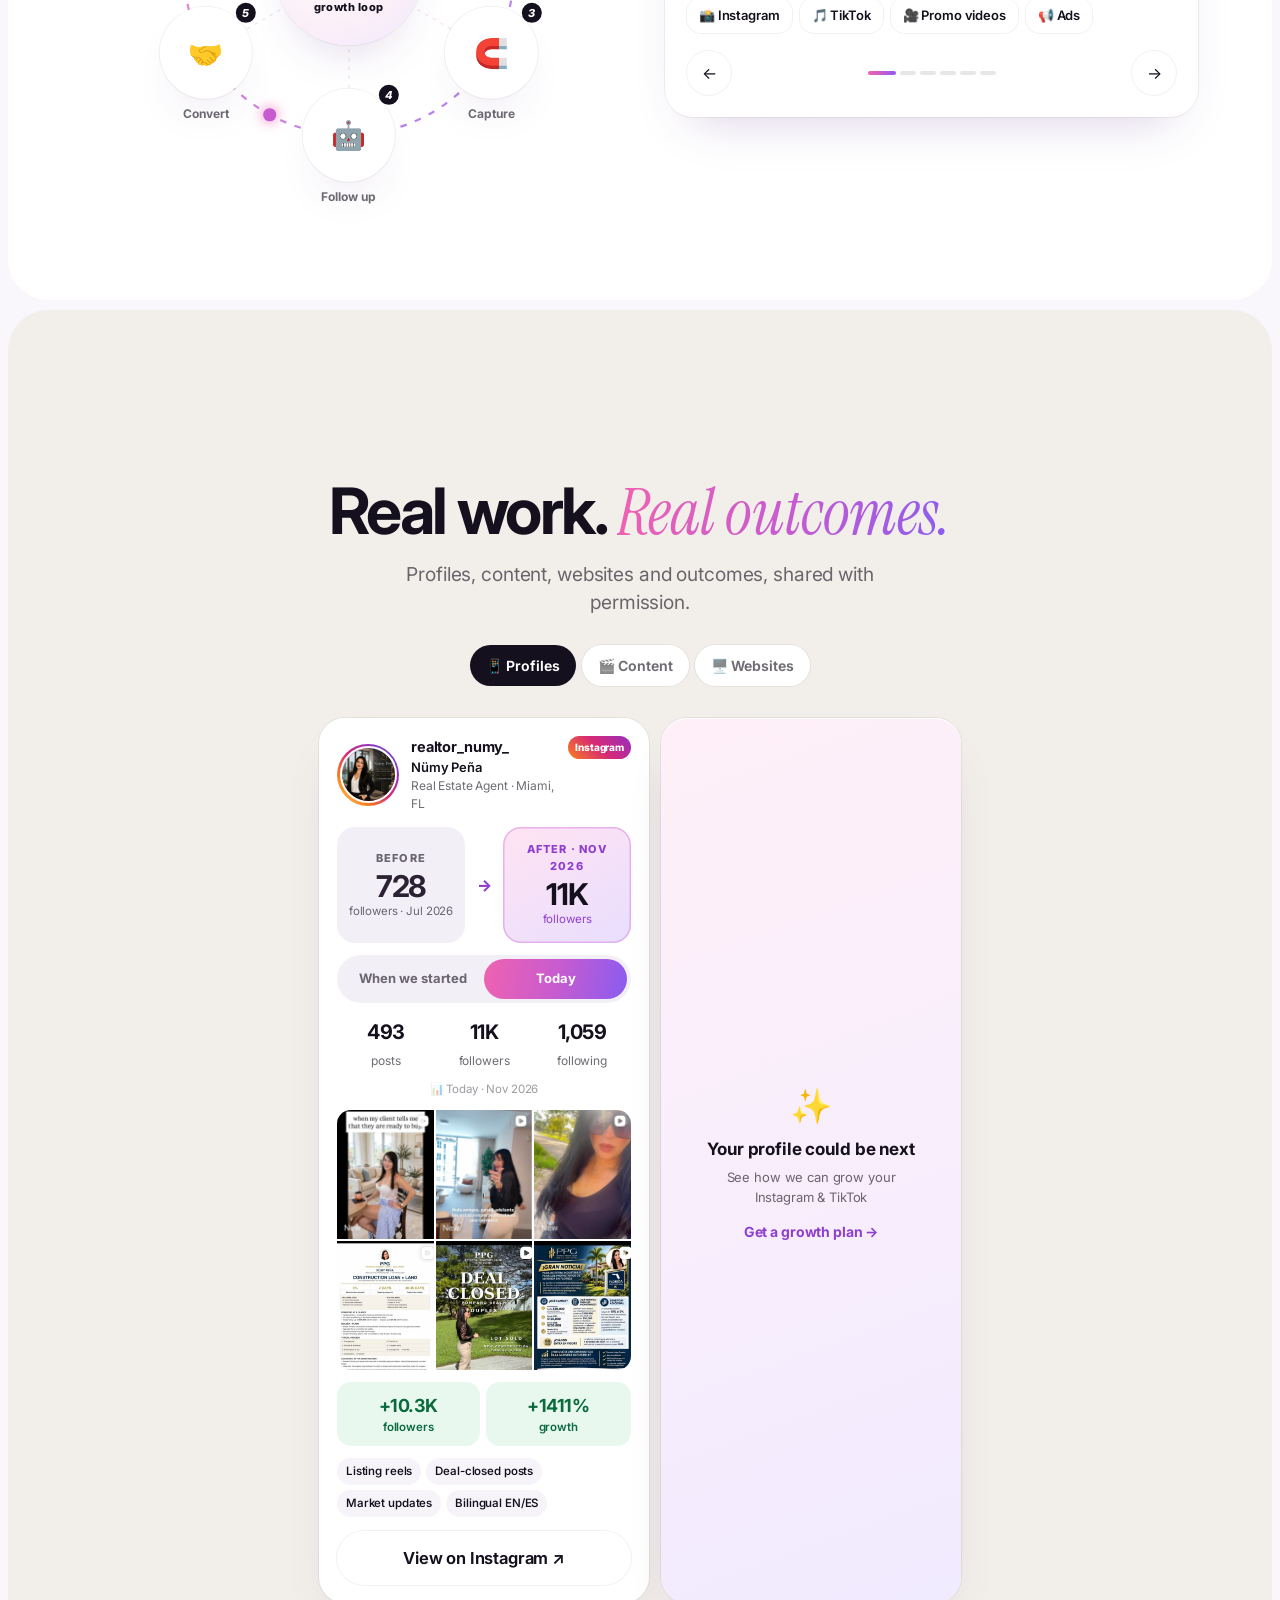
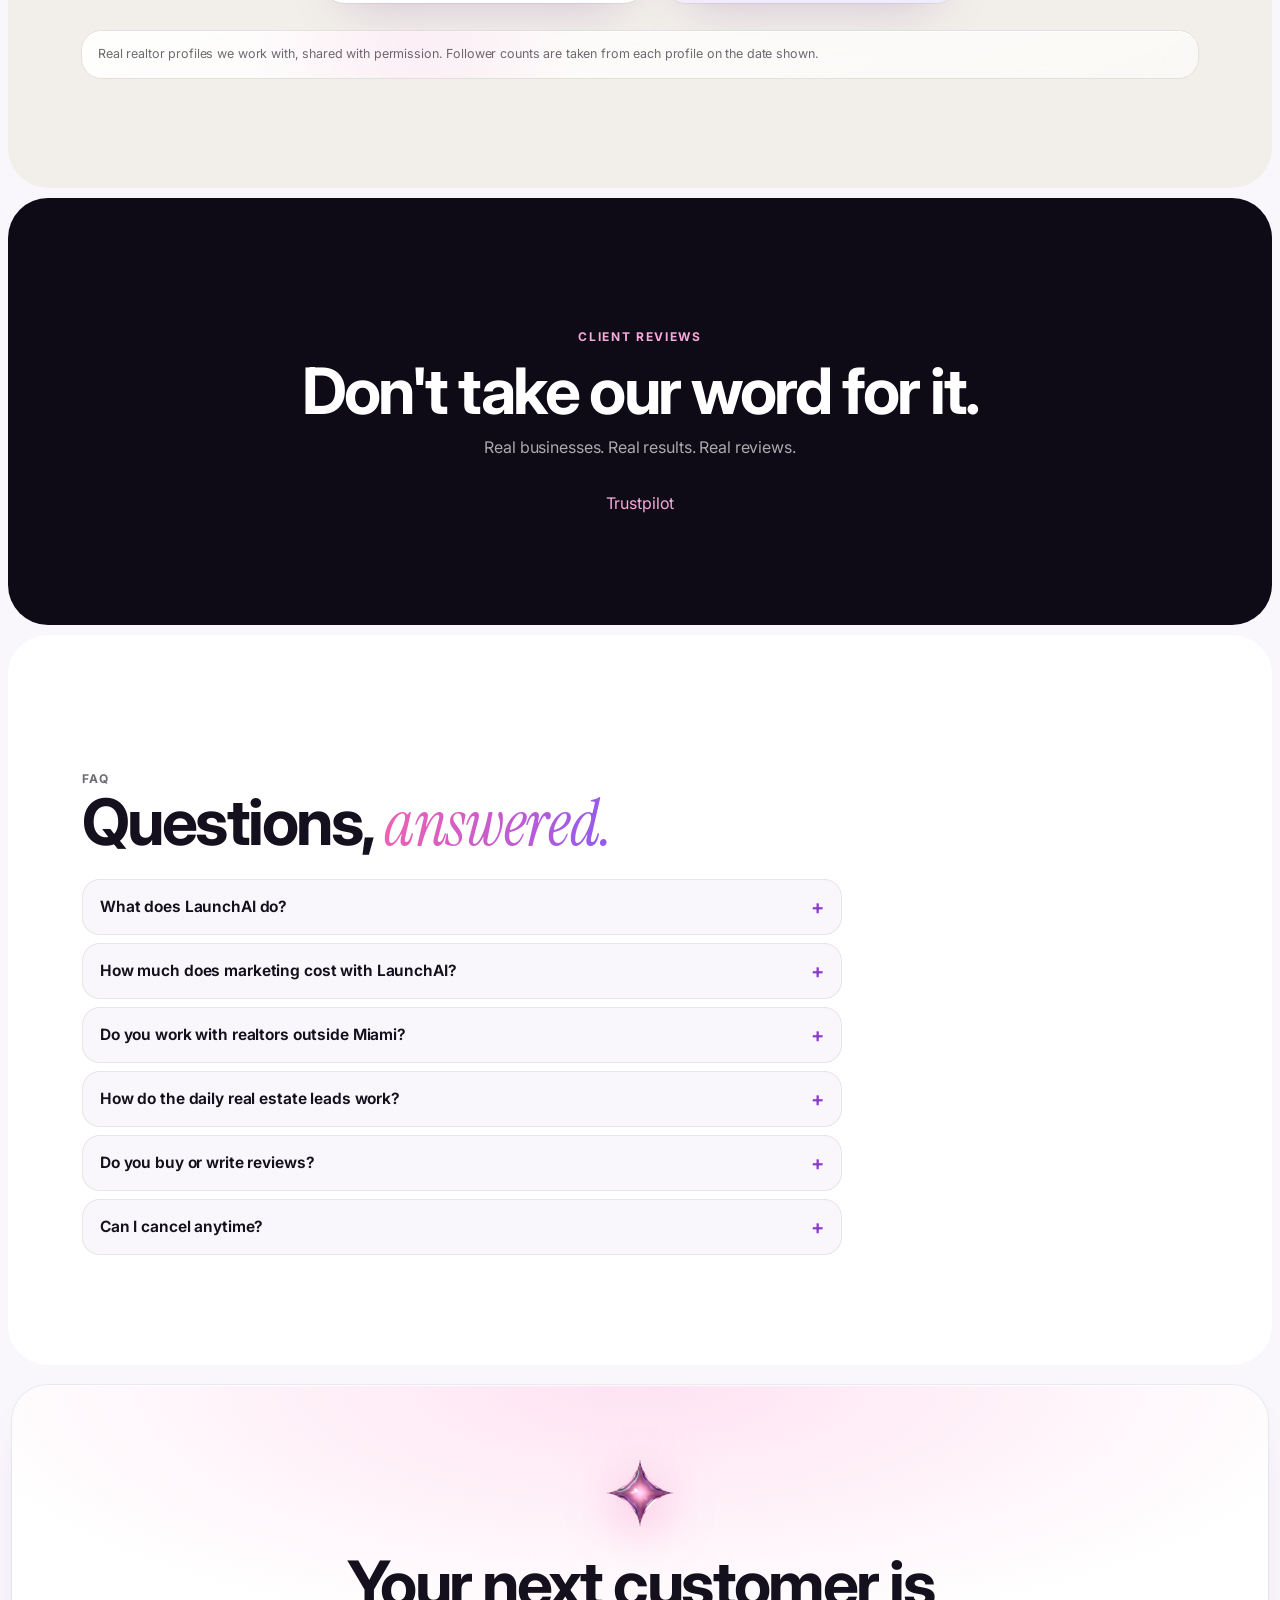
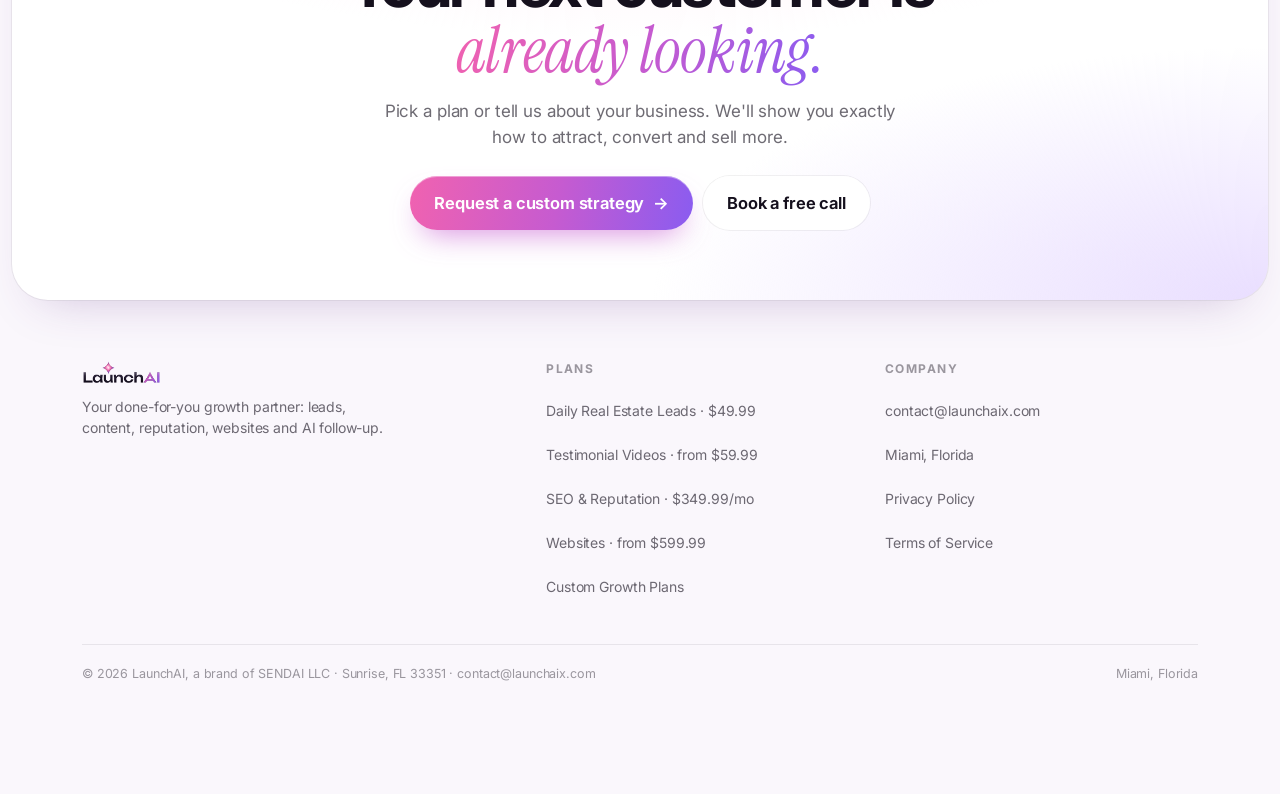
==== commit 668d2ce7: "SEO: keyword title/description, H1 eyebrow, FAQ section + FAQPage schema, ProfessionalService schema" ====
--- a/index.html
+++ b/index.html
@@ -4,23 +4,24 @@
 <meta charset="UTF-8">
 <meta name="facebook-domain-verification" content="5u97hp2n8crmgcsbzi7xvz406a7vlc" />
 <meta name="viewport" content="width=device-width, initial-scale=1.0, viewport-fit=cover">
-<title>LaunchAI | Leads, Testimonial Videos, SEO & Websites for Realtors & Small Business</title>
-<meta name="description" content="LaunchAI helps realtors and small businesses attract, convert and sell more: daily real estate leads on WhatsApp, done-for-you testimonial videos, SEO & online reputation, and professional websites.">
+<title>Real Estate & Small Business Marketing Agency in Miami | LaunchAI</title>
+<meta name="description" content="LaunchAI is a Miami marketing agency for realtors and small businesses: daily seller leads, testimonial videos, SEO, social media growth and websites that get you customers.">
 <meta name="author" content="LaunchAI">
 <meta name="robots" content="index, follow, max-snippet:-1, max-image-preview:large, max-video-preview:-1">
 <link rel="canonical" href="https://www.launchaix.com/">
 <meta property="og:type" content="website">
 <meta property="og:url" content="https://www.launchaix.com/">
-<meta property="og:title" content="LaunchAI | Attract. Convert. Sell more.">
-<meta property="og:description" content="LaunchAI helps realtors and small businesses attract, convert and sell more: daily real estate leads on WhatsApp, done-for-you testimonial videos, SEO & online reputation, and professional websites.">
+<meta property="og:title" content="Real Estate & Small Business Marketing Agency in Miami | LaunchAI">
+<meta property="og:description" content="LaunchAI is a Miami marketing agency for realtors and small businesses: daily seller leads, testimonial videos, SEO, social media growth and websites that get you customers.">
 <meta property="og:image" content="https://www.launchaix.com/og-image.png">
 <meta property="og:site_name" content="LaunchAI">
 <meta property="og:locale" content="en_US">
 <meta name="twitter:card" content="summary_large_image">
 <meta name="twitter:site" content="@launchaix">
 <meta name="twitter:title" content="LaunchAI | Attract. Convert. Sell more.">
-<meta name="twitter:description" content="LaunchAI helps realtors and small businesses attract, convert and sell more: daily real estate leads on WhatsApp, done-for-you testimonial videos, SEO & online reputation, and professional websites.">
-<script type="application/ld+json">{"@context": "https://schema.org", "@type": "Organization", "name": "LaunchAI", "legalName": "SENDAI LLC", "alternateName": ["launchaix", "launchai", "Launch AI"], "url": "https://www.launchaix.com", "description": "LaunchAI is a done-for-you growth partner for real estate agents and small businesses: daily real estate leads, testimonial videos, SEO & online reputation, and professional websites.", "email": "contact@launchaix.com", "address": {"@type": "PostalAddress", "addressLocality": "Sunrise", "addressRegion": "FL", "postalCode": "33351", "addressCountry": "US"}, "sameAs": ["https://www.instagram.com/launchaix", "https://www.facebook.com/profile.php?id=61578196255046", "https://www.linkedin.com/company/launchaix/", "https://www.trustpilot.com/review/launchaix.com"]}</script>
+<meta name="twitter:description" content="LaunchAI is a Miami marketing agency for realtors and small businesses: daily seller leads, testimonial videos, SEO, social media growth and websites that get you customers.">
+<script type="application/ld+json">{"@context": "https://schema.org", "@type": ["Organization", "ProfessionalService"], "name": "LaunchAI", "legalName": "SENDAI LLC", "alternateName": ["launchaix", "launchai", "Launch AI"], "url": "https://www.launchaix.com", "description": "LaunchAI is a done-for-you growth partner for real estate agents and small businesses: daily real estate leads, testimonial videos, SEO & online reputation, and professional websites.", "email": "contact@launchaix.com", "address": {"@type": "PostalAddress", "addressLocality": "Sunrise", "addressRegion": "FL", "postalCode": "33351", "addressCountry": "US"}, "sameAs": ["https://www.instagram.com/launchaix", "https://www.facebook.com/profile.php?id=61578196255046", "https://www.linkedin.com/company/launchaix/", "https://www.trustpilot.com/review/launchaix.com"], "@id": "https://www.launchaix.com/#org", "logo": "https://www.launchaix.com/logo-ink.png", "image": "https://www.launchaix.com/og-image.png", "priceRange": "$$", "areaServed": [{"@type": "City", "name": "Miami"}, {"@type": "State", "name": "Florida"}, {"@type": "Country", "name": "United States"}], "knowsAbout": ["Real estate marketing", "Lead generation", "Testimonial videos", "Local SEO", "Online reputation management", "Social media marketing", "Website design"], "hasOfferCatalog": {"@type": "OfferCatalog", "name": "Marketing services", "itemListElement": [{"@type": "Offer", "itemOffered": {"@type": "Service", "name": "Daily Real Estate Leads"}, "price": "49.99", "priceCurrency": "USD"}, {"@type": "Offer", "itemOffered": {"@type": "Service", "name": "Testimonial Video"}, "price": "59.99", "priceCurrency": "USD"}, {"@type": "Offer", "itemOffered": {"@type": "Service", "name": "SEO & Online Reputation"}, "price": "349.99", "priceCurrency": "USD"}, {"@type": "Offer", "itemOffered": {"@type": "Service", "name": "Professional Website"}, "price": "599.99", "priceCurrency": "USD"}]}}</script>
+<script type="application/ld+json">{"@context": "https://schema.org", "@type": "FAQPage", "mainEntity": [{"@type": "Question", "name": "What does LaunchAI do?", "acceptedAnswer": {"@type": "Answer", "text": "LaunchAI is a Miami marketing agency for real estate agents and small businesses. We provide daily real estate seller leads on WhatsApp, done-for-you testimonial and promotional videos, SEO and online reputation management, social media growth, and professional websites with lead capture and appointment booking."}}, {"@type": "Question", "name": "How much does marketing cost with LaunchAI?", "acceptedAnswer": {"@type": "Answer", "text": "Daily Real Estate Leads are $49.99/month with a 7-day free trial. Testimonial videos start at $59.99, SEO & Online Reputation is $349.99/month, and professional websites start at $599.99. Complete growth strategies are custom quoted."}}, {"@type": "Question", "name": "Do you work with realtors outside Miami?", "acceptedAnswer": {"@type": "Answer", "text": "Yes. We are based in South Florida and work with realtors, teams, brokerages and small businesses across the United States. Daily lead reports can cover up to 3 ZIP codes in your market."}}, {"@type": "Question", "name": "How do the daily real estate leads work?", "acceptedAnswer": {"@type": "Answer", "text": "Every morning you receive a PDF on WhatsApp with expired listings and owner contact information, sellers with recent price cuts, and market stats for your ZIP codes, plus ready-to-send scripts in English and Spanish. Lead volume varies with market activity."}}, {"@type": "Question", "name": "Do you buy or write reviews?", "acceptedAnswer": {"@type": "Answer", "text": "No. Our reputation service helps you invite real customers to share honest reviews on Google and Trustpilot. We never buy, write or filter reviews."}}, {"@type": "Question", "name": "Can I cancel anytime?", "acceptedAnswer": {"@type": "Answer", "text": "Yes. Monthly plans can be cancelled anytime from your LaunchAI account, and cancellation takes effect at the end of the billing period."}}]}</script>
 <meta name="theme-color" content="#FAF7FC">
 <link rel="icon" href="symbol.png">
 <link rel="apple-touch-icon" href="symbol.png">
@@ -1628,6 +1629,17 @@
 .tp-cw{display:flex;justify-content:center;margin-top:2rem}
 .tp-cw .trustpilot-widget{width:100%;max-width:520px}
 .tp-cw .trustpilot-widget>a{color:#F7A9DA}
+
+/* SEO additions */
+.hero-kw{font-size:12px;font-weight:700;letter-spacing:.1em;text-transform:uppercase;color:var(--plum);margin-bottom:12px}
+.faqsec{background:#fff}
+.faqs{display:grid;gap:8px;margin-top:22px;max-width:760px}
+.faqs details{border-radius:18px;background:#FAF7FC;box-shadow:0 0 0 1px var(--line) inset;padding:0 18px}
+.faqs summary{list-style:none;cursor:pointer;display:flex;justify-content:space-between;gap:12px;align-items:center;min-height:56px;font-weight:650;font-size:15.5px}
+.faqs summary::-webkit-details-marker{display:none}
+.faqs summary::after{content:"+";flex:none;font-size:20px;color:var(--plum);transition:transform .3s}
+.faqs details[open] summary::after{transform:rotate(45deg)}
+.faqs p{color:var(--mute);font-size:14.5px;padding-bottom:16px;line-height:1.55}
 </style>
 <!-- Meta Pixel Code -->
 <script>
@@ -1687,6 +1699,7 @@
 <section class="hero" id="top" data-dock='{"lbl":"4 plans · from $49.99","price":"Find your plan","btn":"See plans","go":"#leads"}'>
   <div class="wrap grid2">
     <div>
+      <p class="hero-kw rv">Miami marketing agency for realtors & small businesses</p>
       <h1 class="rv">Attract. Convert. <span class="serif gt">Sell more.</span></h1>
       <div class="sub rv d1">We turn attention into customers.</div>
 
@@ -1734,8 +1747,8 @@
           <div class="pfr">
             <div class="pbar"><span>‹</span><b id="sxH">numyhomesrealtor</b><span>···</span></div>
             <div class="sx-scr">
-              <div class="sx-shot b4"><img src="media/clients/numy/before-head.jpg" alt="Profile before"><div class="pgrid"><img src="media/clients/numy/homes-p1.jpg" alt="" loading="lazy"><img src="media/clients/numy/homes-p2.jpg" alt="" loading="lazy"><img src="media/clients/numy/homes-p3.jpg" alt="" loading="lazy"></div></div>
-              <div class="sx-shot af"><img src="media/clients/numy/after-head.jpg" alt="Profile after"><img src="media/clients/numy/after-hl.jpg" alt="Branded story covers"><div class="pgrid"><img src="media/clients/numy/realtor-p1.jpg" alt="" loading="lazy"><img src="media/clients/numy/realtor-p2.jpg" alt="" loading="lazy"><img src="media/clients/numy/realtor-p3.jpg" alt="" loading="lazy"></div></div>
+              <div class="sx-shot b4"><img src="media/clients/numy/before-head.jpg" alt="Profile before"><div class="pgrid"><img src="media/clients/numy/homes-p1.jpg" alt="Original Instagram post from @numyhomesrealtor before rebranding" loading="lazy"><img src="media/clients/numy/homes-p2.jpg" alt="Original Instagram post from @numyhomesrealtor before rebranding" loading="lazy"><img src="media/clients/numy/homes-p3.jpg" alt="Original Instagram post from @numyhomesrealtor before rebranding" loading="lazy"></div></div>
+              <div class="sx-shot af"><img src="media/clients/numy/after-head.jpg" alt="Profile after"><img src="media/clients/numy/after-hl.jpg" alt="Branded story covers"><div class="pgrid"><img src="media/clients/numy/realtor-p1.jpg" alt="Instagram post created for Miami realtor @realtor_numy_" loading="lazy"><img src="media/clients/numy/realtor-p2.jpg" alt="Instagram post created for Miami realtor @realtor_numy_" loading="lazy"><img src="media/clients/numy/realtor-p3.jpg" alt="Instagram post created for Miami realtor @realtor_numy_" loading="lazy"></div></div>
               <i class="sx-sheen"></i>
             </div>
             <i class="pin p1">✍️ New username</i><i class="pin p2">📸 Pro headshot</i><i class="pin p3">✨ Branded covers</i>
@@ -1777,7 +1790,7 @@
           <div class="scr wa-scr">
             <div class="sbar"><span>9:41</span><span>●●● ▮</span></div>
             <div class="notif" id="waNotif"><span class="ic">✆</span><div style="flex:1"><b>LaunchAI Leads</b><small>now</small><br>📄 Your daily leads PDF is ready</div></div>
-            <div class="wa-head"><span class="back">‹</span><span class="av"><img src="symbol.png" alt=""></span><div><b>LaunchAI Leads</b><small>Daily opportunities</small></div></div>
+            <div class="wa-head"><span class="back">‹</span><span class="av"><img src="symbol.png" alt="LaunchAI logo"></span><div><b>LaunchAI Leads</b><small>Daily opportunities</small></div></div>
             <div class="wa-body">
               <span class="wa-day">Today</span>
               <div class="typing" id="waTyping"><i></i><i></i><i></i></div>
@@ -1856,7 +1869,7 @@
           <div class="script"><div class="sl"><span>SCENE 1</span><i style="width:88%"></i><i style="width:64%"></i></div><div class="sl"><span>SCENE 2</span><i style="width:92%"></i><i style="width:50%"></i></div><div class="sl"><span>CTA</span><i style="width:70%"></i></div><div class="pen">✍️ Written around your brand</div></div>
         </div>
         <div class="fr" data-f="2">
-          <div class="editor"><div class="prev"><img src="https://images.unsplash.com/photo-1573497019940-1c28c88b4f3e?w=500&q=70&auto=format&fit=crop" alt=""><span class="cap">Captions & branding</span></div>
+          <div class="editor"><div class="prev"><img src="https://images.unsplash.com/photo-1573497019940-1c28c88b4f3e?w=500&q=70&auto=format&fit=crop" alt="Smiling real estate agent"><span class="cap">Captions & branding</span></div>
             <div class="tl"><div class="lane"><i class="c1"></i><i class="c2"></i><i class="c3"></i></div><div class="lane t"><i></i><i></i><i></i><i></i></div><div class="lane m"><i></i></div><span class="ph"></span></div></div>
         </div>
         <div class="fr" data-f="3">
@@ -1976,15 +1989,15 @@
               <!-- 1 · MED SPA concept -->
               <div class="site ms" data-name="lumieremedspa.com">
                 <header class="sh"><em>Lumière</em><span>MED SPA</span><i>☰</i></header>
-                <div class="hero1"><img src="https://images.unsplash.com/photo-1570172619644-dfd03ed5d881?w=700&q=72&auto=format&fit=crop" alt=""><div><small>Miami · Brickell</small><h5>Glow, <i>naturally.</i></h5><p>Facials · Injectables · Body</p></div></div>
+                <div class="hero1"><img src="https://images.unsplash.com/photo-1570172619644-dfd03ed5d881?w=700&q=72&auto=format&fit=crop" alt="Med spa facial treatment"><div><small>Miami · Brickell</small><h5>Glow, <i>naturally.</i></h5><p>Facials · Injectables · Body</p></div></div>
                 <div class="float glassy"><div><small>Next opening</small><b>Tue · 2:30 PM</b></div><b class="pill">Book now</b></div>
                 <div class="trust"><span>✓ Licensed providers</span><span>✓ Same-week visits</span></div>
                 <div class="blk"><h6>Signature treatments</h6>
-                  <div class="hs"><div class="tc"><img src="https://images.unsplash.com/photo-1519823551278-64ac92734fb1?w=400&q=65&auto=format&fit=crop" alt=""><b>Hydra facial</b><span>60 min</span></div><div class="tc"><img src="https://images.unsplash.com/photo-1515377905703-c4788e51af15?w=400&q=65&auto=format&fit=crop" alt=""><b>Skin renewal</b><span>45 min</span></div><div class="tc"><img src="https://images.unsplash.com/photo-1596178060671-7a80dc8059ea?w=400&q=65&auto=format&fit=crop" alt=""><b>Body ritual</b><span>75 min</span></div></div></div>
+                  <div class="hs"><div class="tc"><img src="https://images.unsplash.com/photo-1519823551278-64ac92734fb1?w=400&q=65&auto=format&fit=crop" alt="Hydra facial treatment"><b>Hydra facial</b><span>60 min</span></div><div class="tc"><img src="https://images.unsplash.com/photo-1515377905703-c4788e51af15?w=400&q=65&auto=format&fit=crop" alt="Skin renewal treatment"><b>Skin renewal</b><span>45 min</span></div><div class="tc"><img src="https://images.unsplash.com/photo-1596178060671-7a80dc8059ea?w=400&q=65&auto=format&fit=crop" alt="Spa body treatment room"><b>Body ritual</b><span>75 min</span></div></div></div>
                 <div class="blk"><h6>Treatment menu</h6>
                   <div class="menu"><div><b>Signature facial</b><span>60 min</span><i>Book ›</i></div><div><b>Injectables consult</b><span>30 min</span><i>Book ›</i></div><div><b>Laser renewal</b><span>45 min</span><i>Book ›</i></div><div><b>Wellness drip</b><span>40 min</span><i>Book ›</i></div></div></div>
                 <div class="blk book"><h6>Pick a time</h6><div class="days"><span>Mon<b>17</b></span><span class="on">Tue<b>18</b></span><span>Wed<b>19</b></span><span>Thu<b>20</b></span></div><div class="slot"><span>10:00</span><span class="on">2:30</span><span>4:00</span></div><b class="go">Confirm appointment</b></div>
-                <div class="photo"><img src="https://images.unsplash.com/photo-1540555700478-4be289fbecef?w=600&q=65&auto=format&fit=crop" alt=""><p>“A calm space designed around you.”</p></div>
+                <div class="photo"><img src="https://images.unsplash.com/photo-1540555700478-4be289fbecef?w=600&q=65&auto=format&fit=crop" alt="Calm med spa treatment room"><p>“A calm space designed around you.”</p></div>
                 <div class="blk visit"><h6>Visit us</h6><div class="map"><i>📍</i></div><div class="hrs"><span>Mon–Fri<b>9 – 7</b></span><span>Saturday<b>10 – 5</b></span></div></div>
                 <footer class="sf"><em>Lumière</em><span>Brickell, Miami · (305) 000-0000</span></footer>
                 <div class="wa-f">✆</div>
@@ -1992,24 +2005,24 @@
               <!-- 2 · REALTOR concept -->
               <div class="site re" data-name="vistarealty.com">
                 <header class="sh dark"><em>Vista</em><span>REALTY</span><i>☰</i></header>
-                <div class="hero1"><img src="https://images.unsplash.com/photo-1613490493576-7fde63acd811?w=700&q=72&auto=format&fit=crop" alt=""><div><small>South Florida homes</small><h5>Find your <i>place.</i></h5><div class="srch"><span>🔍 City, ZIP or neighborhood</span><b>Search</b></div></div></div>
+                <div class="hero1"><img src="https://images.unsplash.com/photo-1613490493576-7fde63acd811?w=700&q=72&auto=format&fit=crop" alt="Luxury Miami home with pool"><div><small>South Florida homes</small><h5>Find your <i>place.</i></h5><div class="srch"><span>🔍 City, ZIP or neighborhood</span><b>Search</b></div></div></div>
                 <div class="quick"><span class="on">Buy</span><span>Sell</span><span>Rent</span><span>Home value</span></div>
                 <div class="blk"><h6>Featured listings</h6>
-                  <div class="hs"><div class="lst"><img src="https://images.unsplash.com/photo-1600596542815-ffad4c1539a9?w=500&q=65&auto=format&fit=crop" alt=""><em>Sample</em><u>♡</u><b>Coral Gables</b><span>4 bd · 3 ba · Pool</span><strong>Price on request</strong></div><div class="lst"><img src="https://images.unsplash.com/photo-1600585154526-990dced4db0d?w=500&q=65&auto=format&fit=crop" alt=""><em>Sample</em><u>♡</u><b>Brickell</b><span>2 bd · Ocean view</span><strong>Price on request</strong></div><div class="lst"><img src="https://images.unsplash.com/photo-1580587771525-78b9dba3b914?w=500&q=65&auto=format&fit=crop" alt=""><em>Sample</em><u>♡</u><b>Fort Lauderdale</b><span>5 bd · Waterfront</span><strong>Price on request</strong></div></div></div>
+                  <div class="hs"><div class="lst"><img src="https://images.unsplash.com/photo-1600596542815-ffad4c1539a9?w=500&q=65&auto=format&fit=crop" alt="Modern South Florida home"><em>Sample</em><u>♡</u><b>Coral Gables</b><span>4 bd · 3 ba · Pool</span><strong>Price on request</strong></div><div class="lst"><img src="https://images.unsplash.com/photo-1600585154526-990dced4db0d?w=500&q=65&auto=format&fit=crop" alt="Ocean-view apartment"><em>Sample</em><u>♡</u><b>Brickell</b><span>2 bd · Ocean view</span><strong>Price on request</strong></div><div class="lst"><img src="https://images.unsplash.com/photo-1580587771525-78b9dba3b914?w=500&q=65&auto=format&fit=crop" alt="Waterfront home in Fort Lauderdale"><em>Sample</em><u>♡</u><b>Fort Lauderdale</b><span>5 bd · Waterfront</span><strong>Price on request</strong></div></div></div>
                 <div class="blk"><h6>Explore neighborhoods</h6>
-                  <div class="hoods"><div><img src="https://images.unsplash.com/photo-1600607687939-ce8a6c25118c?w=300&q=60&auto=format&fit=crop" alt=""><b>Brickell</b></div><div><img src="https://images.unsplash.com/photo-1600585154340-be6161a56a0c?w=300&q=60&auto=format&fit=crop" alt=""><b>Coral Gables</b></div><div><img src="https://images.unsplash.com/photo-1512917774080-9991f1c4c750?w=300&q=60&auto=format&fit=crop" alt=""><b>Miami Beach</b></div><div><img src="https://images.unsplash.com/photo-1564013799919-ab600027ffc6?w=300&q=60&auto=format&fit=crop" alt=""><b>Weston</b></div></div></div>
+                  <div class="hoods"><div><img src="https://images.unsplash.com/photo-1600607687939-ce8a6c25118c?w=300&q=60&auto=format&fit=crop" alt="Brickell condo interior"><b>Brickell</b></div><div><img src="https://images.unsplash.com/photo-1600585154340-be6161a56a0c?w=300&q=60&auto=format&fit=crop" alt="Coral Gables home at dusk"><b>Coral Gables</b></div><div><img src="https://images.unsplash.com/photo-1512917774080-9991f1c4c750?w=300&q=60&auto=format&fit=crop" alt="Miami Beach home"><b>Miami Beach</b></div><div><img src="https://images.unsplash.com/photo-1564013799919-ab600027ffc6?w=300&q=60&auto=format&fit=crop" alt="Suburban home in Weston"><b>Weston</b></div></div></div>
                 <div class="blk val"><h6>What's my home worth?</h6><p>Free valuation in 60 seconds</p><div class="fake-in">📍 Enter your address</div><b class="go">Get my valuation</b></div>
-                <div class="blk agent"><img src="https://images.unsplash.com/photo-1573497019940-1c28c88b4f3e?w=300&q=65&auto=format&fit=crop" alt=""><div><b>Your Name</b><span>Realtor® · Vista Realty</span><div class="cta sm"><b>Call</b><b class="w">WhatsApp</b></div></div></div>
+                <div class="blk agent"><img src="https://images.unsplash.com/photo-1573497019940-1c28c88b4f3e?w=300&q=65&auto=format&fit=crop" alt="Smiling real estate agent"><div><b>Your Name</b><span>Realtor® · Vista Realty</span><div class="cta sm"><b>Call</b><b class="w">WhatsApp</b></div></div></div>
                 <footer class="sf"><em>Vista Realty</em><span>Equal Housing Opportunity</span></footer>
                 <div class="wa-f">✆</div>
               </div>
               <!-- 3 · CONTRACTOR concept -->
               <div class="site co" data-name="northlinebuild.com">
                 <header class="sh"><em>NORTHLINE</em><span>BUILD</span><i>☰</i></header>
-                <div class="hero1"><img src="https://images.unsplash.com/photo-1484154218962-a197022b5858?w=700&q=72&auto=format&fit=crop" alt=""><div><small class="tagy">Licensed & insured</small><h5>Remodels<br>done right.</h5><div class="cta"><b>Free estimate</b><b class="w">WhatsApp</b></div></div></div>
+                <div class="hero1"><img src="https://images.unsplash.com/photo-1484154218962-a197022b5858?w=700&q=72&auto=format&fit=crop" alt="Finished kitchen remodel"><div><small class="tagy">Licensed & insured</small><h5>Remodels<br>done right.</h5><div class="cta"><b>Free estimate</b><b class="w">WhatsApp</b></div></div></div>
                 <div class="strip"><span>🛡️<b>Insured</b></span><span>📐<b>Free estimates</b></span><span>🧹<b>Clean job sites</b></span></div>
                 <div class="blk"><h6>From plan to finished</h6><div class="ba" id="ba"><img src="https://images.unsplash.com/photo-1484154218962-a197022b5858?w=600&q=65&auto=format&fit=crop" alt="Built"><div class="bef"><img src="https://images.unsplash.com/photo-1503387762-592deb58ef4e?w=600&q=65&auto=format&fit=crop" alt="Design"></div><span class="l1">DESIGN</span><span class="l2">BUILT</span><i class="hd"></i></div></div>
-                <div class="blk"><h6>What we build</h6><div class="tiles"><div><img src="https://images.unsplash.com/photo-1556909114-f6e7ad7d3136?w=300&q=60&auto=format&fit=crop" alt=""><b>Kitchens</b></div><div><img src="https://images.unsplash.com/photo-1552321554-5fefe8c9ef14?w=300&q=60&auto=format&fit=crop" alt=""><b>Bathrooms</b></div><div><img src="https://images.unsplash.com/photo-1504307651254-35680f356dfd?w=300&q=60&auto=format&fit=crop" alt=""><b>Additions</b></div><div><img src="https://images.unsplash.com/photo-1621905251189-08b45d6a269e?w=300&q=60&auto=format&fit=crop" alt=""><b>Electrical</b></div></div></div>
+                <div class="blk"><h6>What we build</h6><div class="tiles"><div><img src="https://images.unsplash.com/photo-1556909114-f6e7ad7d3136?w=300&q=60&auto=format&fit=crop" alt="Remodeled kitchen"><b>Kitchens</b></div><div><img src="https://images.unsplash.com/photo-1552321554-5fefe8c9ef14?w=300&q=60&auto=format&fit=crop" alt="Remodeled bathroom"><b>Bathrooms</b></div><div><img src="https://images.unsplash.com/photo-1504307651254-35680f356dfd?w=300&q=60&auto=format&fit=crop" alt="Home addition under construction"><b>Additions</b></div><div><img src="https://images.unsplash.com/photo-1621905251189-08b45d6a269e?w=300&q=60&auto=format&fit=crop" alt="Electrician at work"><b>Electrical</b></div></div></div>
                 <div class="blk steps3"><h6>How it works</h6><div><i>1</i>Free estimate</div><div><i>2</i>Design & quote</div><div><i>3</i>Build on schedule</div></div>
                 <div class="blk book"><h6>Request your estimate</h6><div class="fake-in">Name</div><div class="fake-in">Project type</div><b class="go">Send request</b></div>
                 <footer class="sf"><em>NORTHLINE</em><span>Lic. #000000 · Miami-Dade</span></footer>
@@ -2073,7 +2086,7 @@
           <circle class="ring-line" cx="200" cy="200" r="150" id="ringPath"/>
           <circle class="pulse" r="6"><animateMotion dur="9s" repeatCount="indefinite" path="M200,50 a150,150 0 1,1 -0.1,0"/></circle>
         </svg>
-        <div class="core"><div><img src="symbol.png" alt=""><b>LaunchAI<br>growth loop</b></div></div>
+        <div class="core"><div><img src="symbol.png" alt="LaunchAI logo"><b>LaunchAI<br>growth loop</b></div></div>
       </div>
       <div class="detail glass rv d1" id="detail" aria-live="polite"></div>
     </div>
@@ -2114,9 +2127,26 @@
   </div>
 </section>
 
+
+<!-- FAQ (also published as FAQPage structured data) -->
+<section class="sec faqsec" id="faq">
+  <div class="wrap">
+    <span class="eyebrow rv">FAQ</span>
+    <h2 class="rv d1">Questions, <span class="serif gt">answered.</span></h2>
+    <div class="faqs rv d2">
+      <details><summary>What does LaunchAI do?</summary><p>LaunchAI is a Miami marketing agency for real estate agents and small businesses. We provide daily real estate seller leads on WhatsApp, done-for-you testimonial and promotional videos, SEO and online reputation management, social media growth, and professional websites with lead capture and appointment booking.</p></details>
+      <details><summary>How much does marketing cost with LaunchAI?</summary><p>Daily Real Estate Leads are $49.99/month with a 7-day free trial. Testimonial videos start at $59.99, SEO & Online Reputation is $349.99/month, and professional websites start at $599.99. Complete growth strategies are custom quoted.</p></details>
+      <details><summary>Do you work with realtors outside Miami?</summary><p>Yes. We are based in South Florida and work with realtors, teams, brokerages and small businesses across the United States. Daily lead reports can cover up to 3 ZIP codes in your market.</p></details>
+      <details><summary>How do the daily real estate leads work?</summary><p>Every morning you receive a PDF on WhatsApp with expired listings and owner contact information, sellers with recent price cuts, and market stats for your ZIP codes, plus ready-to-send scripts in English and Spanish. Lead volume varies with market activity.</p></details>
+      <details><summary>Do you buy or write reviews?</summary><p>No. Our reputation service helps you invite real customers to share honest reviews on Google and Trustpilot. We never buy, write or filter reviews.</p></details>
+      <details><summary>Can I cancel anytime?</summary><p>Yes. Monthly plans can be cancelled anytime from your LaunchAI account, and cancellation takes effect at the end of the billing period.</p></details>
+    </div>
+  </div>
+</section>
+
 <!-- 10. FINAL CTA -->
 <section class="final rv" data-dock='{"lbl":"Ready to grow?","price":"Free 30-min strategy call","btn":"Book a call","plan":"call"}'>
-  <img src="symbol.png" alt="">
+  <img src="symbol.png" alt="LaunchAI logo">
   <h2>Your next customer is <span class="serif gt">already looking.</span></h2>
   <p>Pick a plan or tell us about your business. We'll show you exactly how to attract, convert and sell more.</p>
   <div class="ctas">
@@ -2154,7 +2184,7 @@
 <!-- Sample PDF preview -->
 <div class="pdfmodal" id="pdfm" role="dialog" aria-modal="true" aria-label="Sample leads PDF">
   <div class="doc">
-    <div class="dh"><div><b>Daily Opportunities</b><br><small>Sample layout · data hidden</small></div><img src="symbol.png" alt="" style="width:28px"></div>
+    <div class="dh"><div><b>Daily Opportunities</b><br><small>Sample layout · data hidden</small></div><img src="symbol.png" alt="LaunchAI logo" style="width:28px"></div>
     <table>
       <thead><tr><th>Property</th><th>List price</th><th>Status</th><th>Owner info</th></tr></thead>
       <tbody>
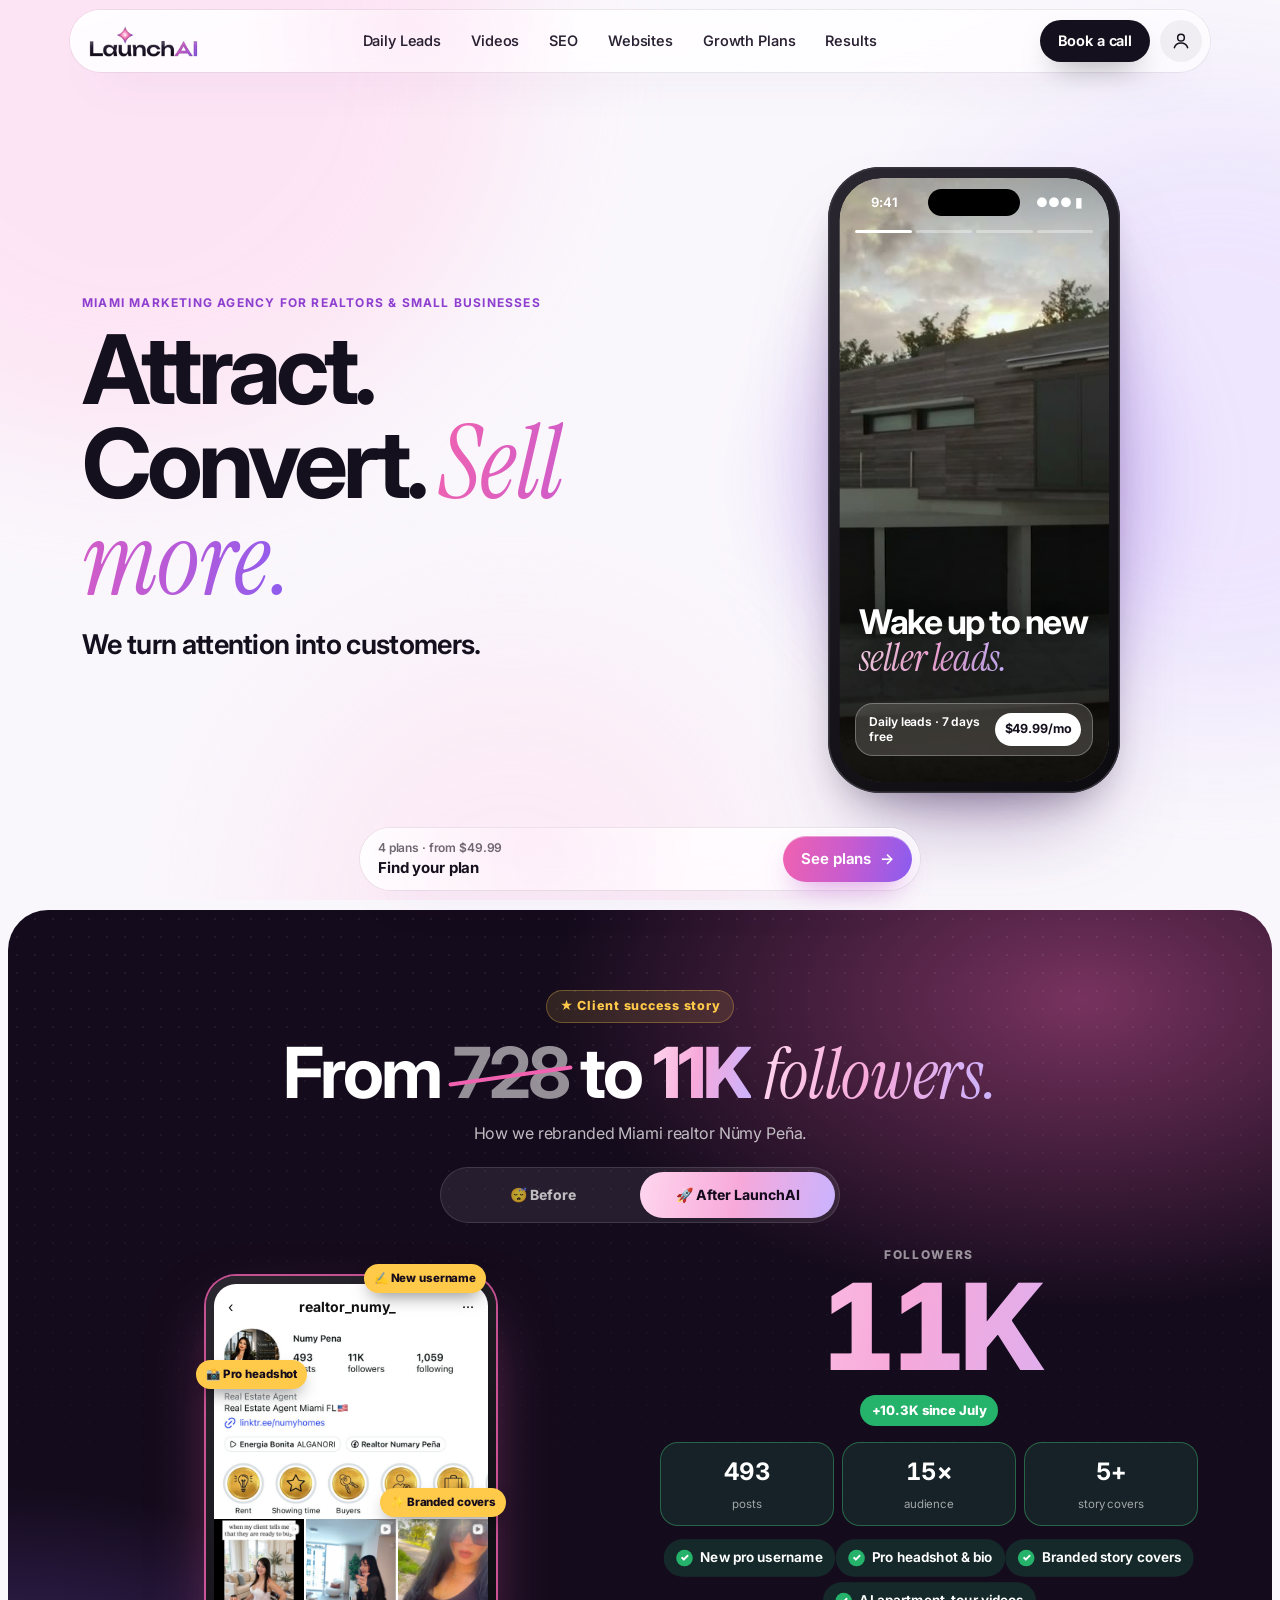
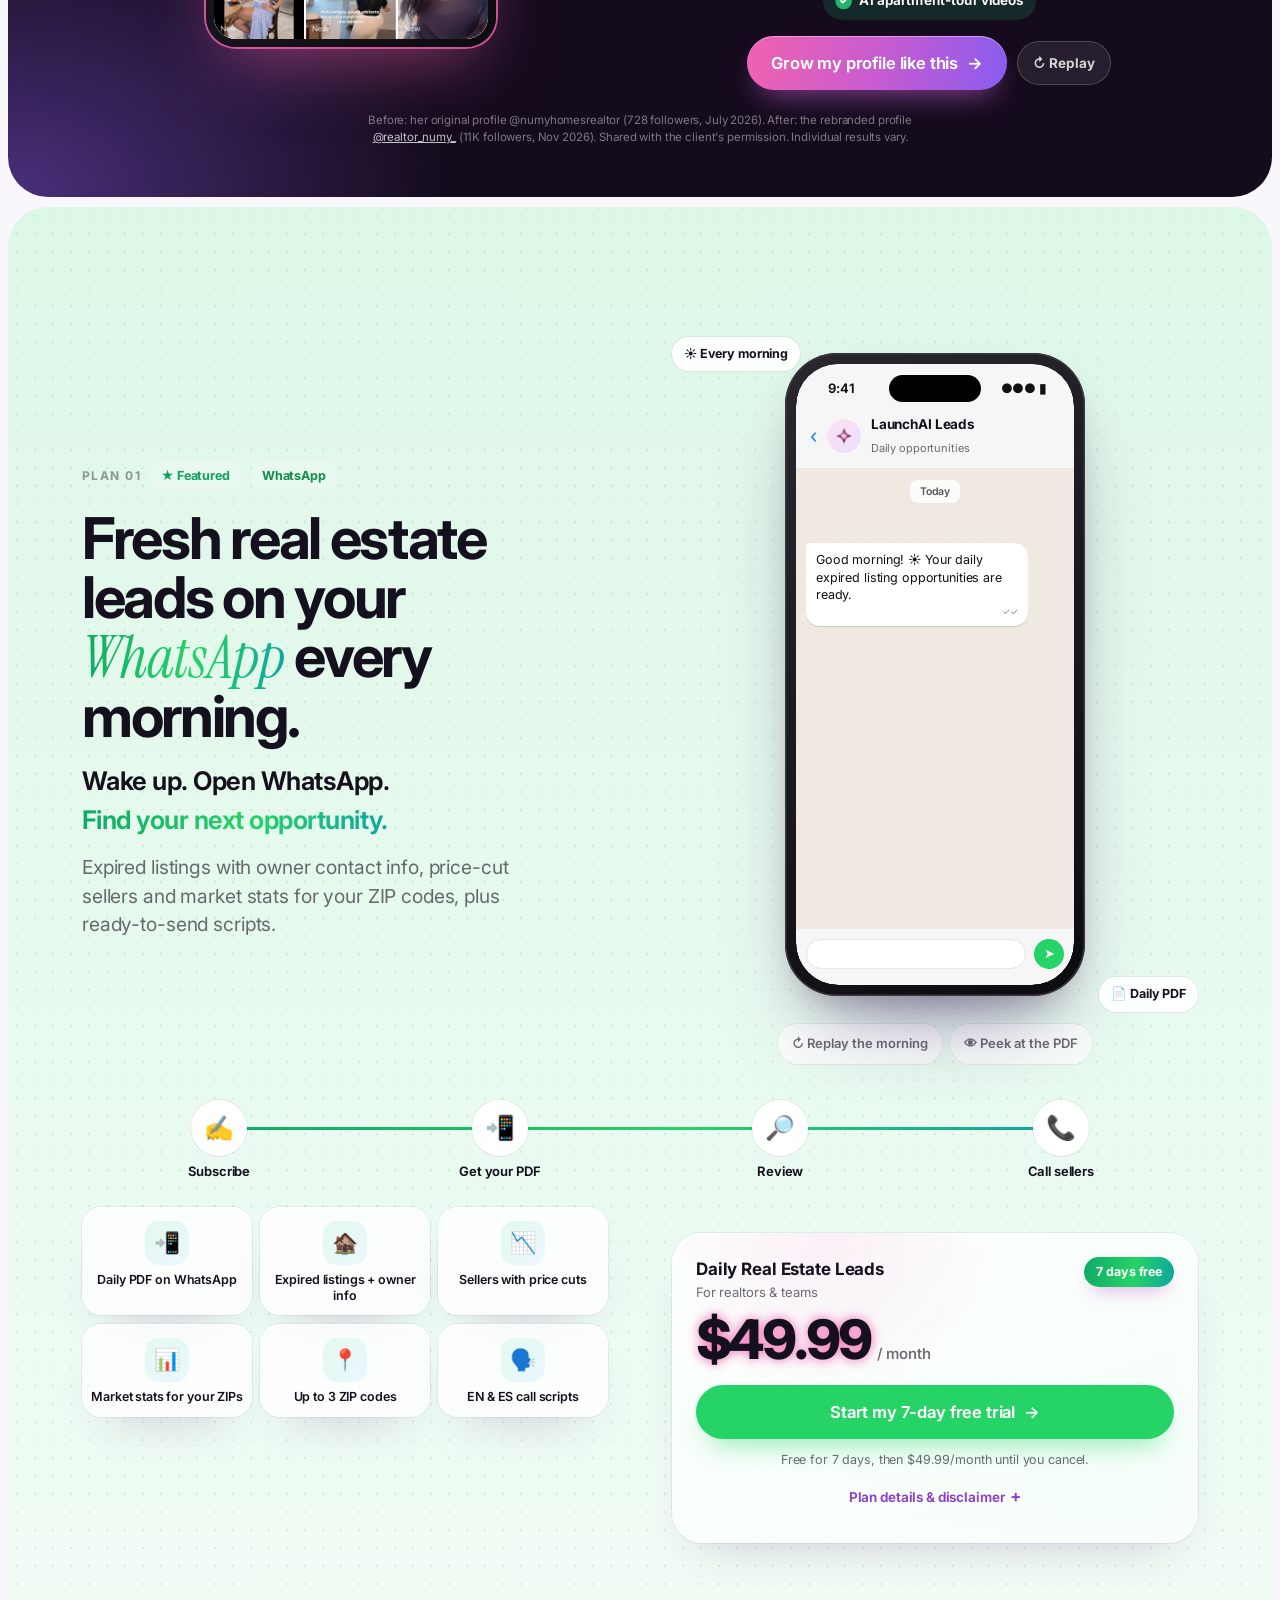
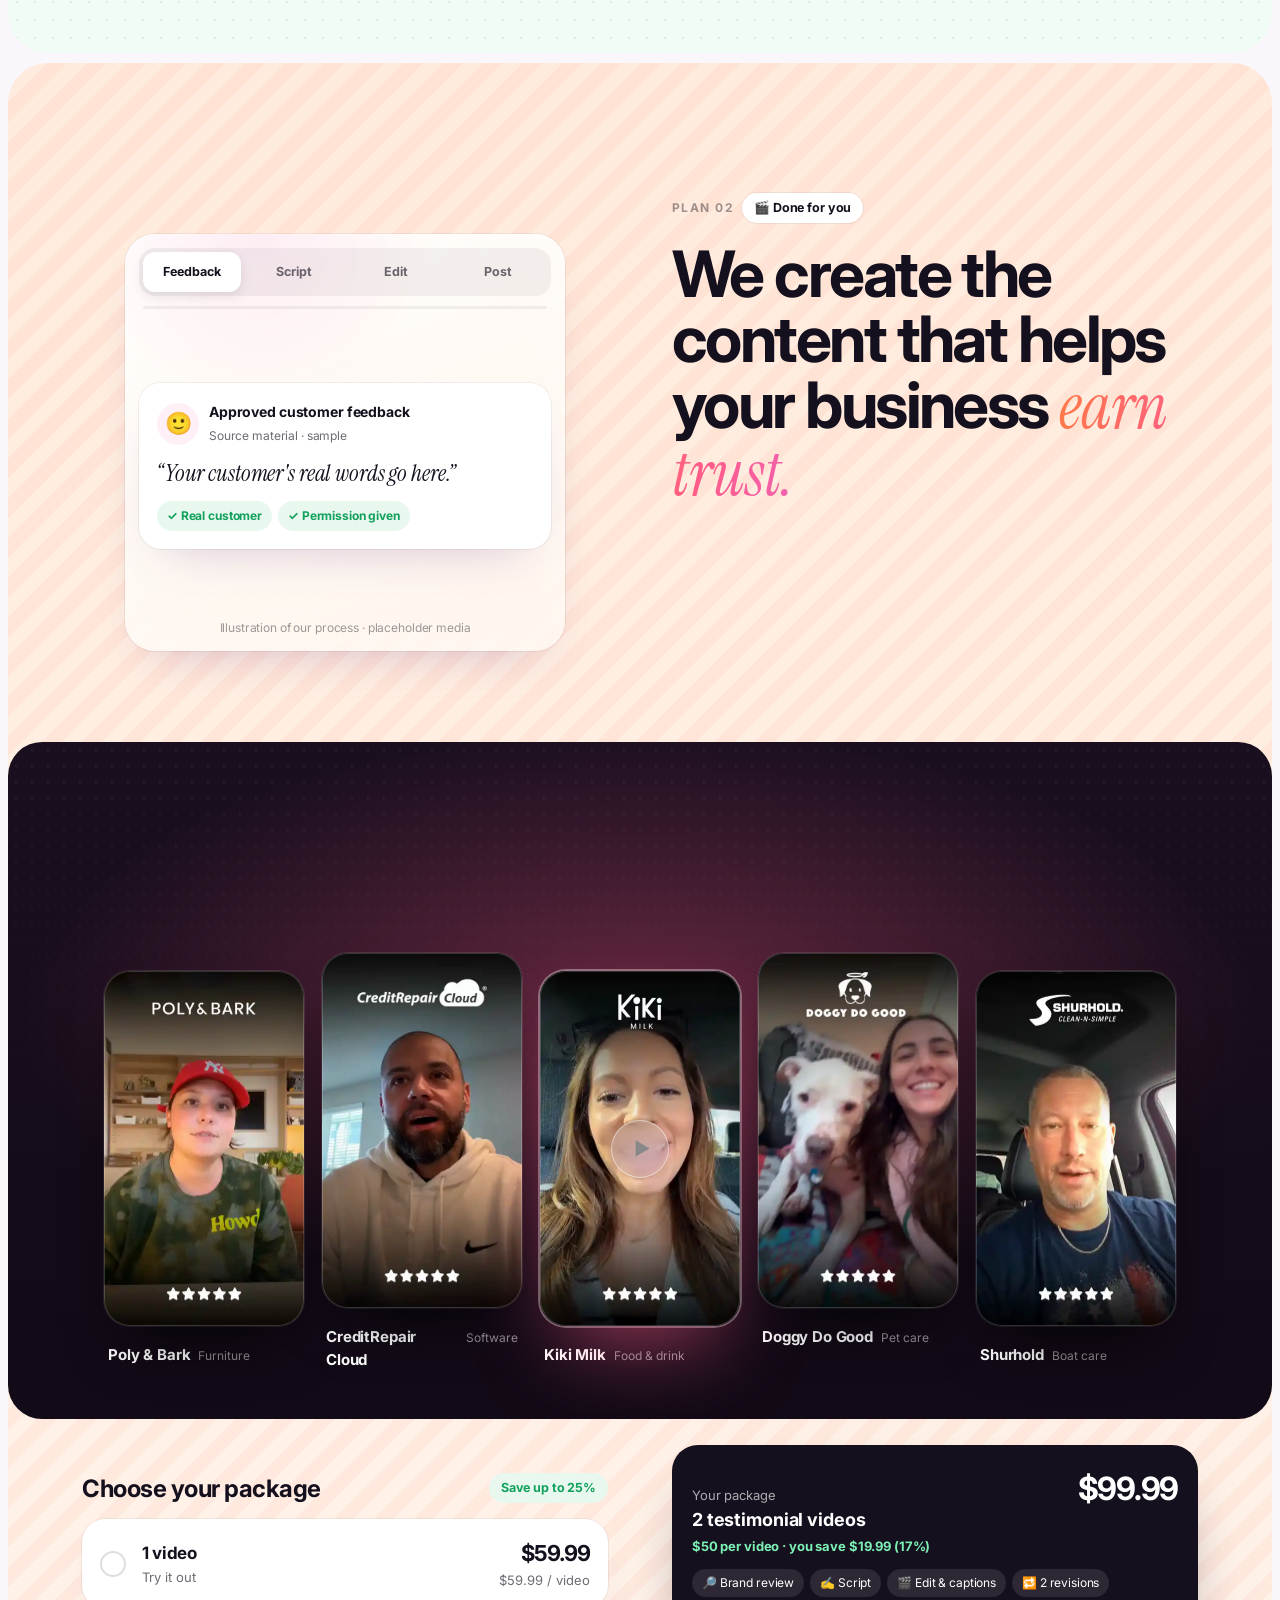
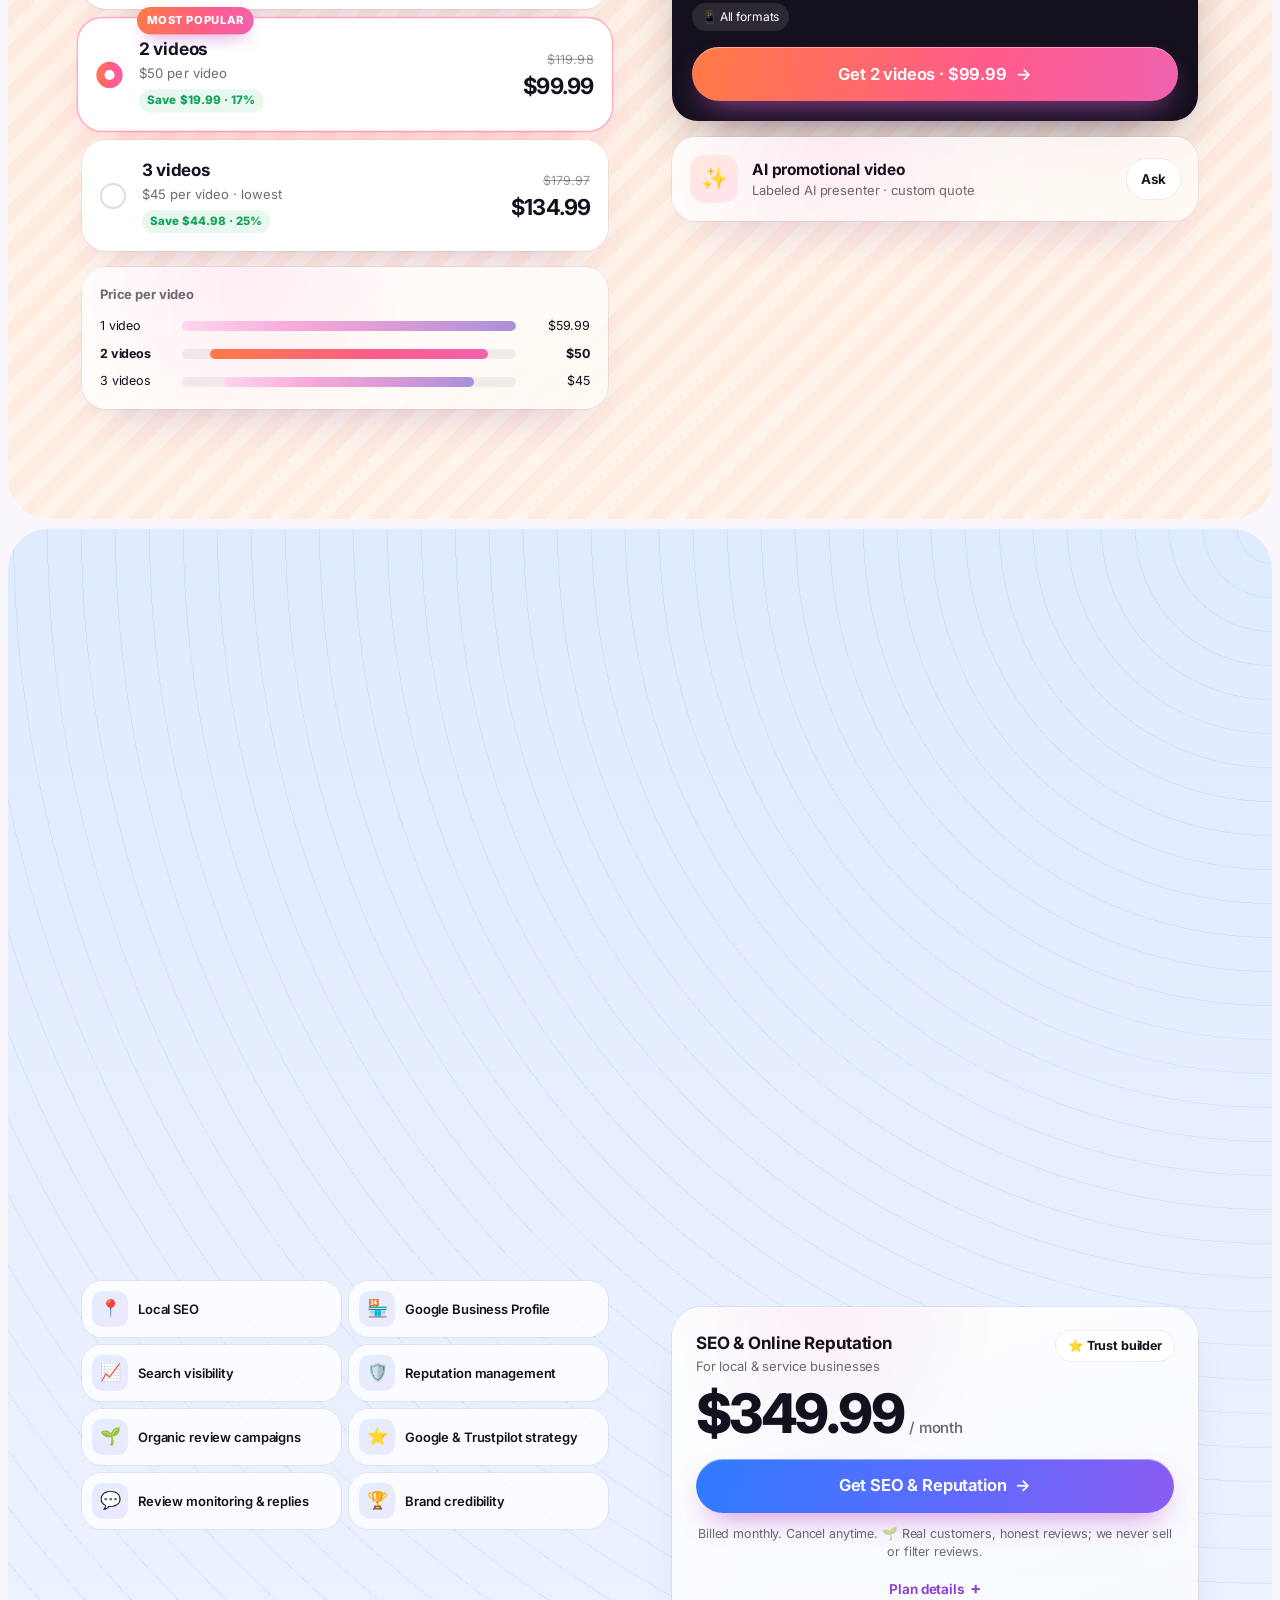
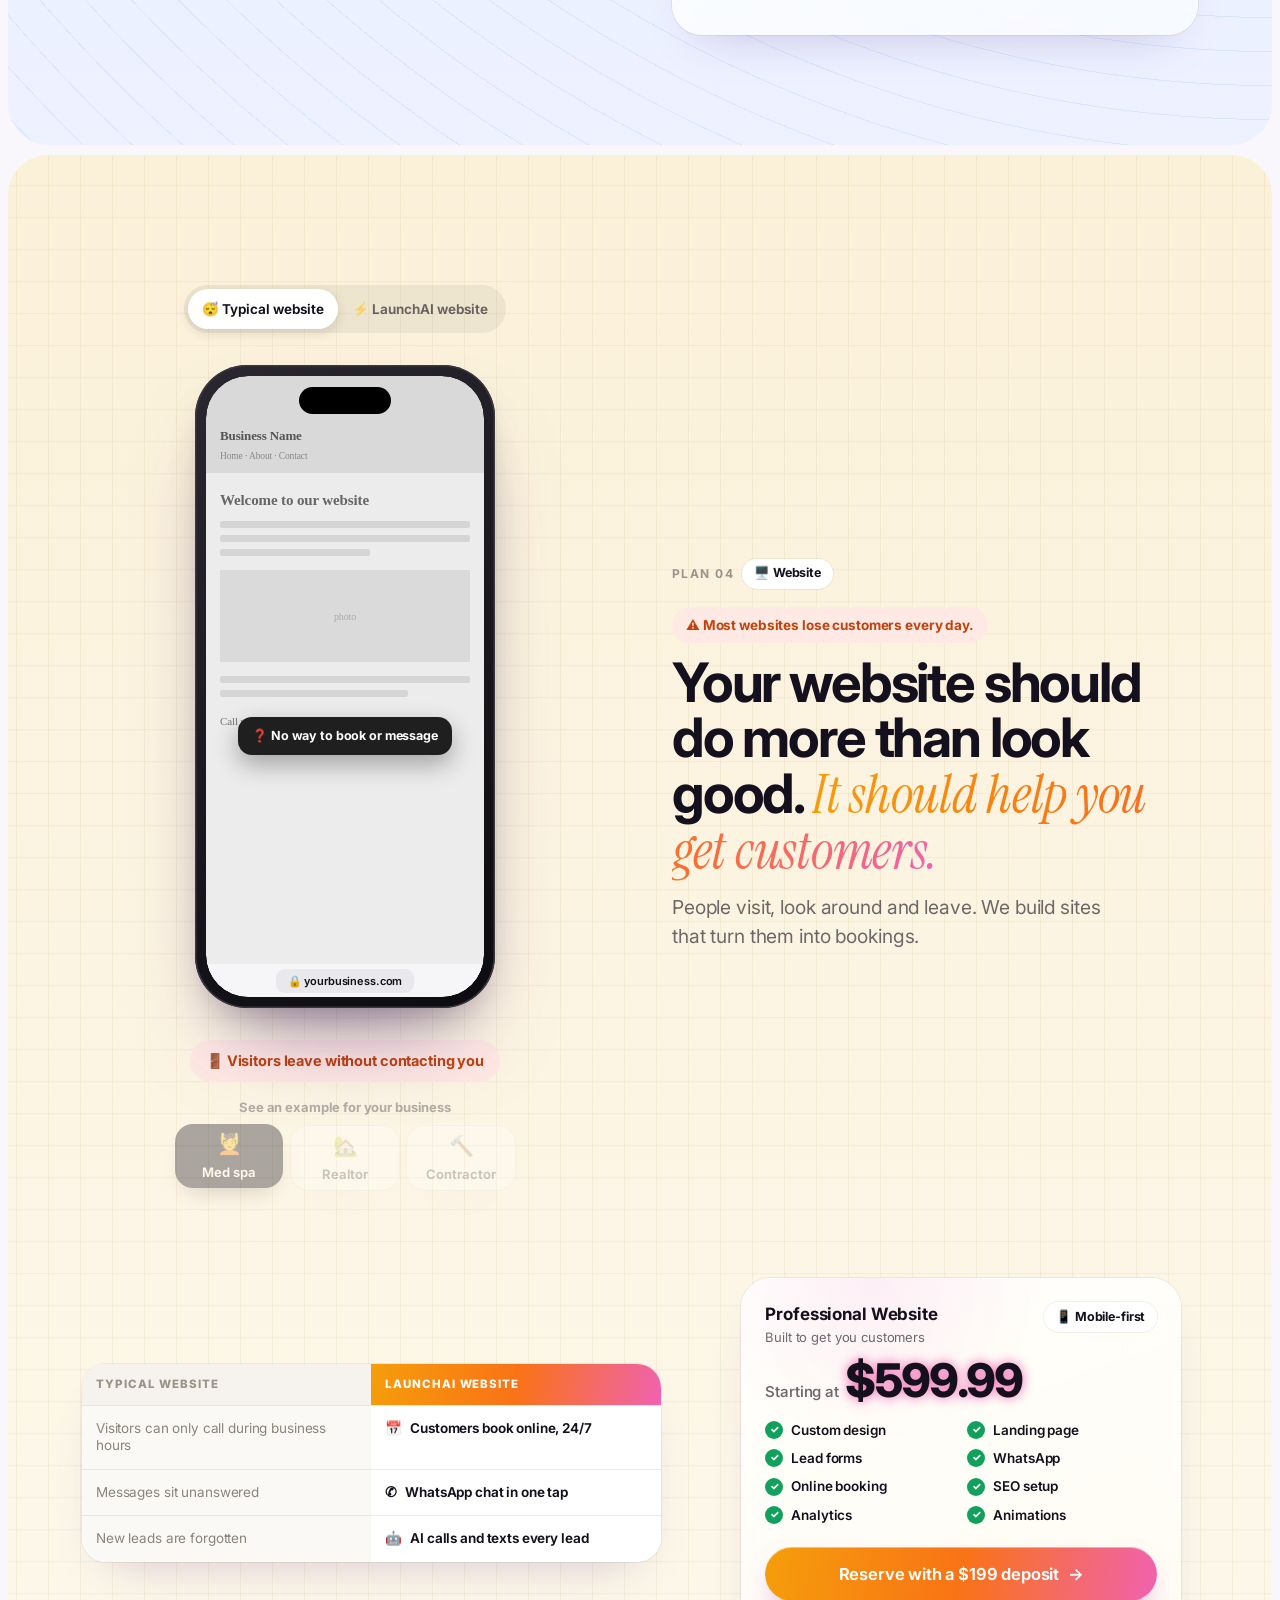
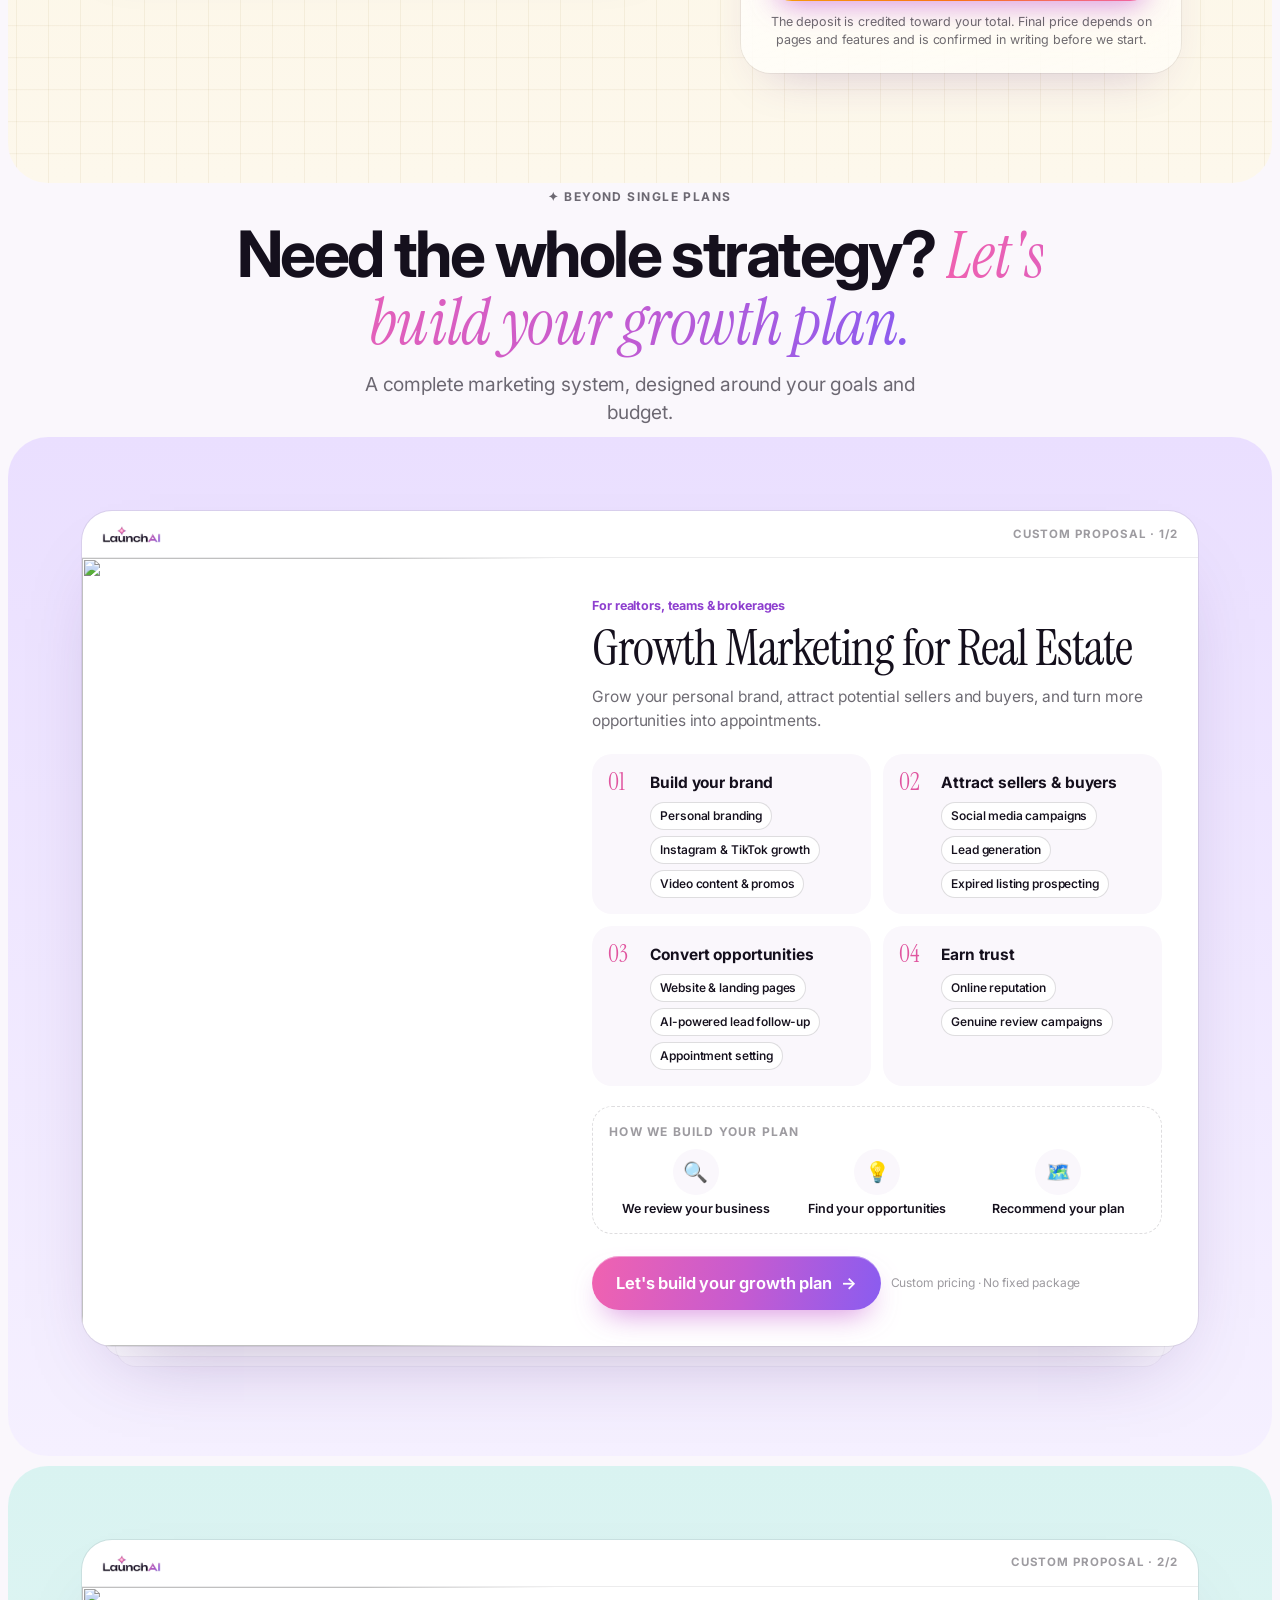
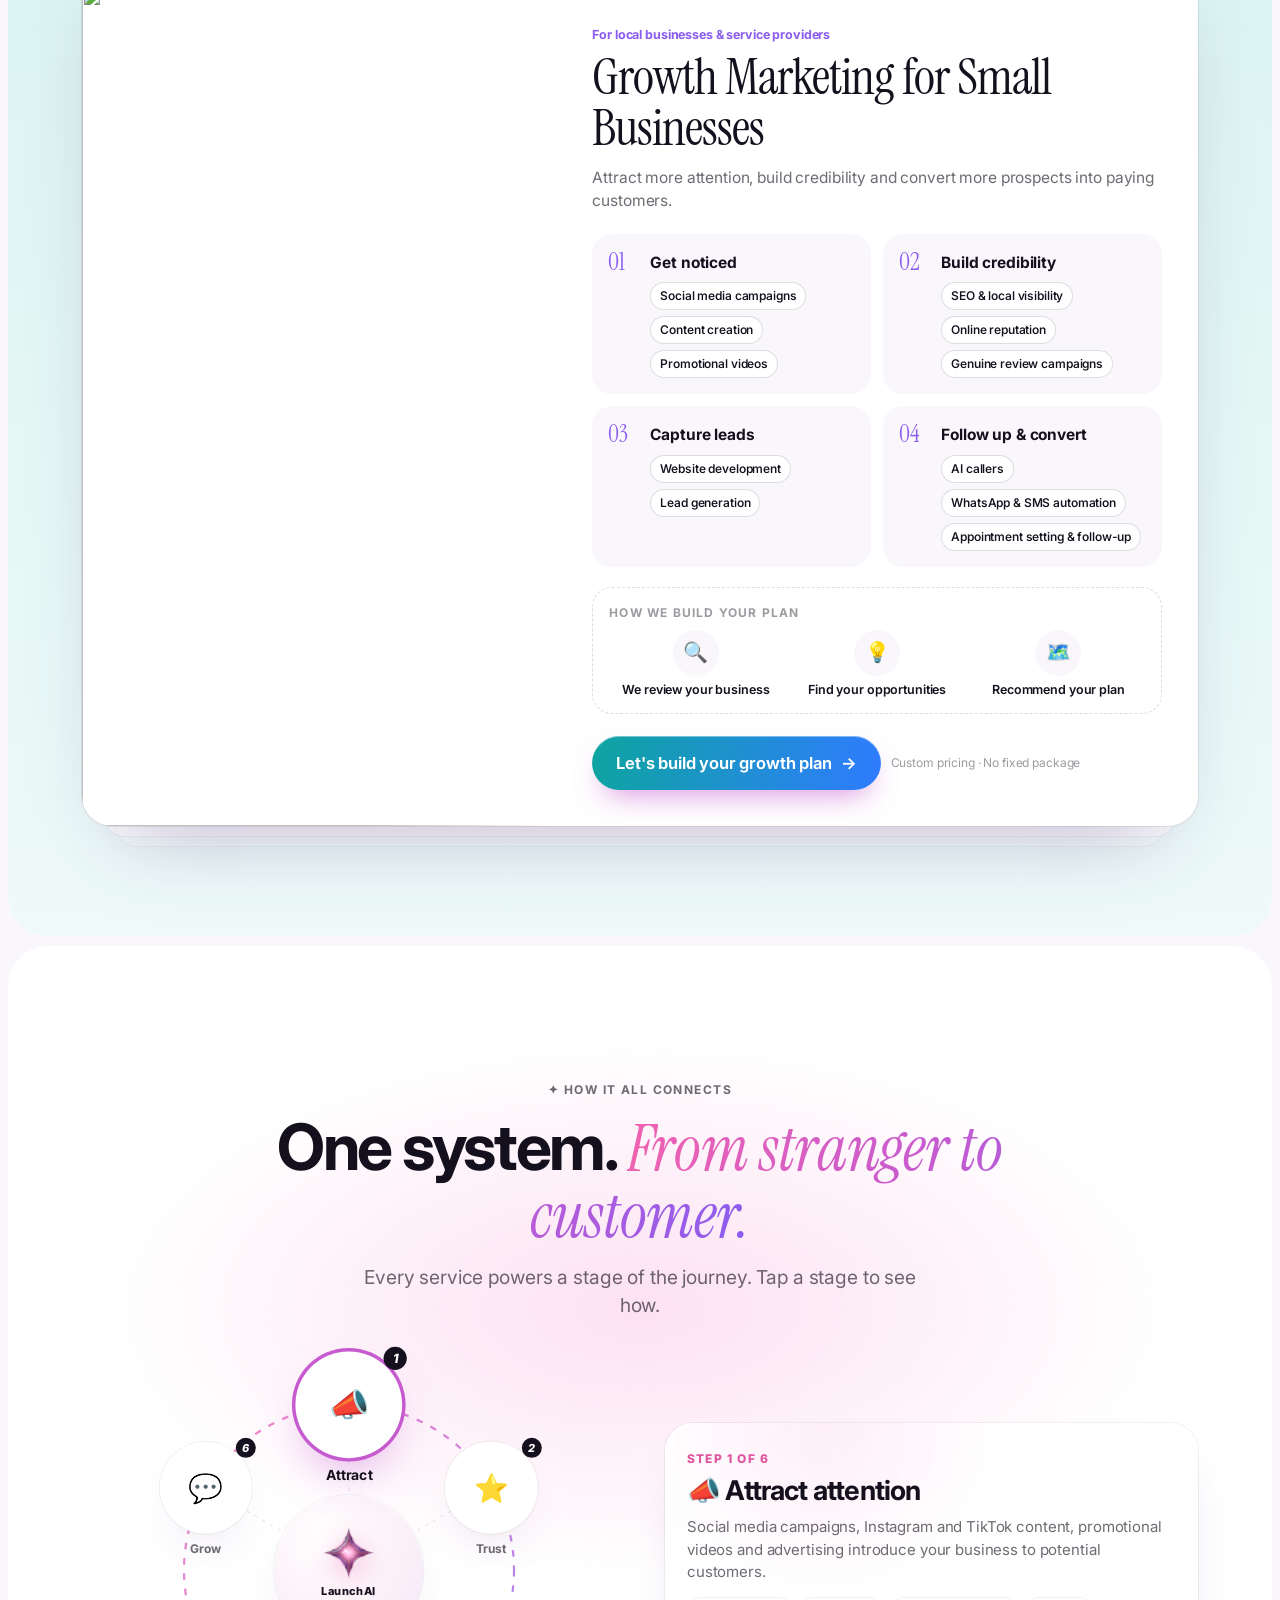
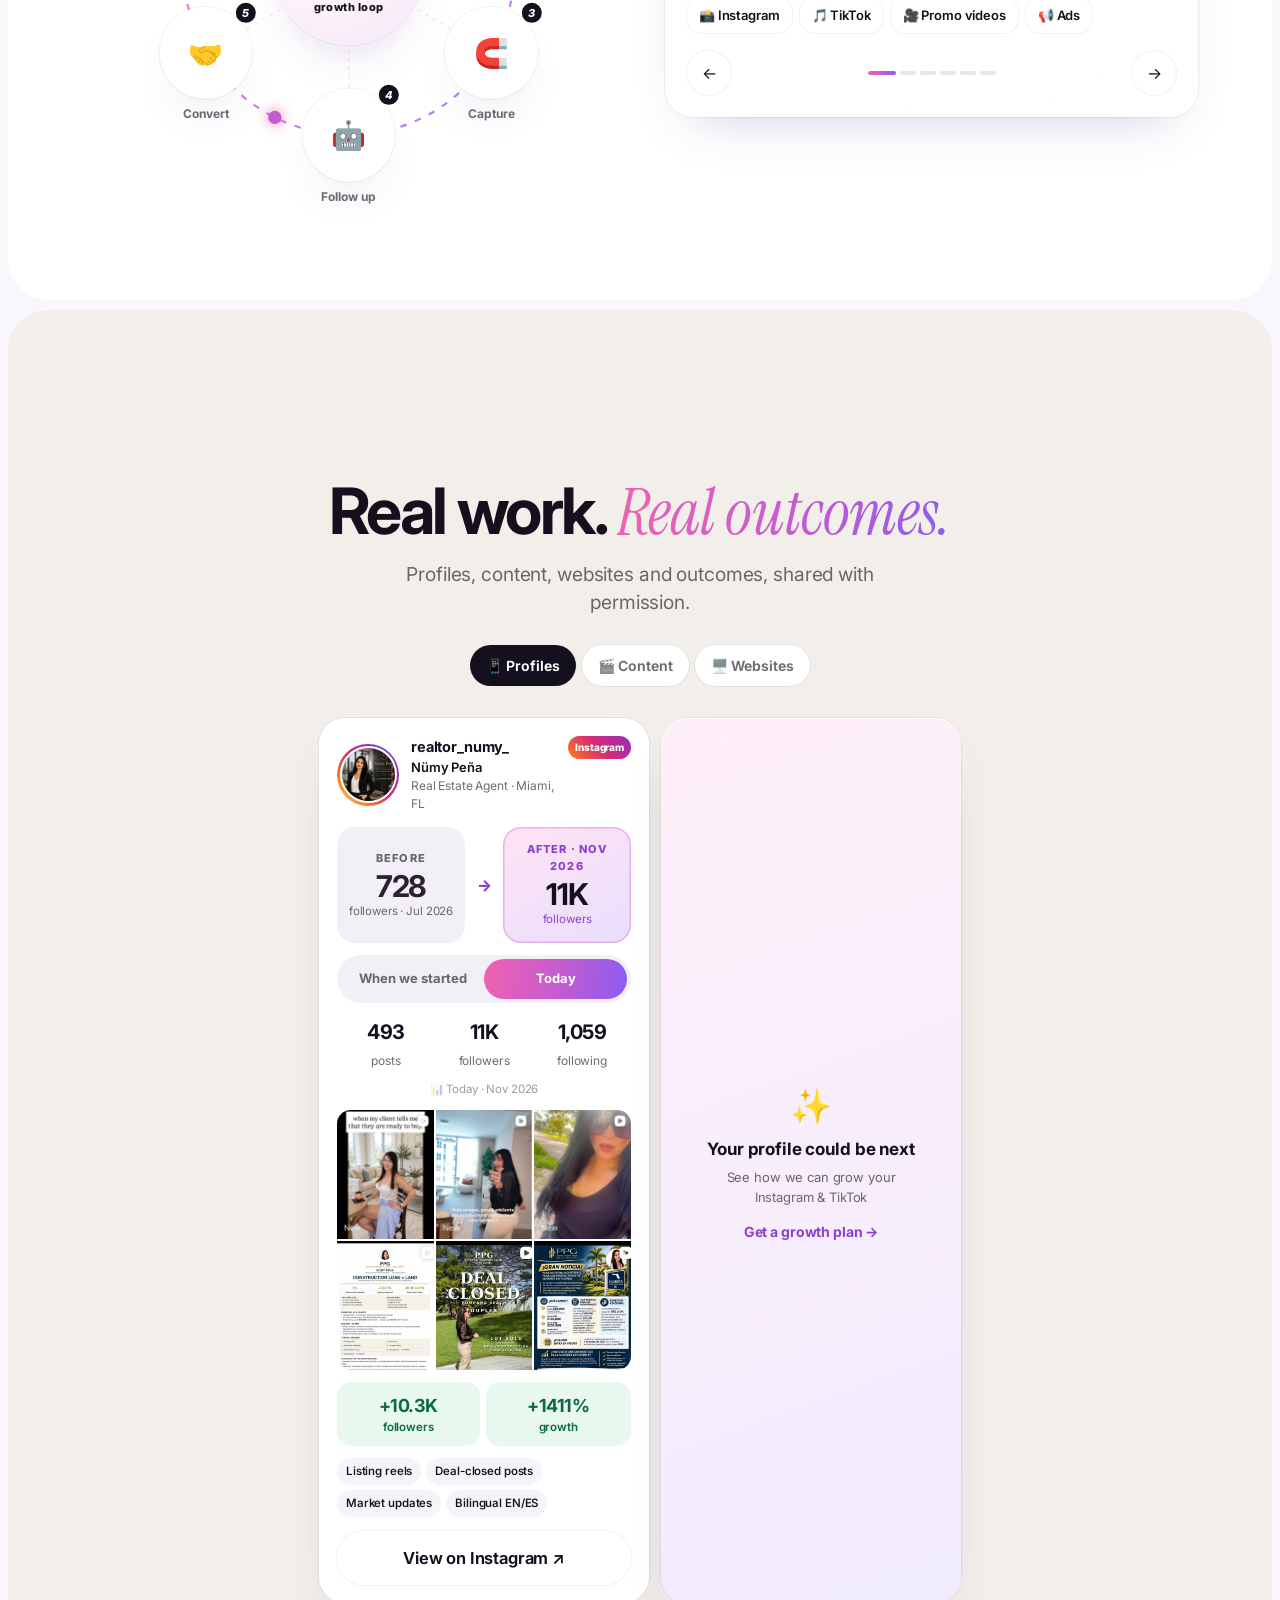
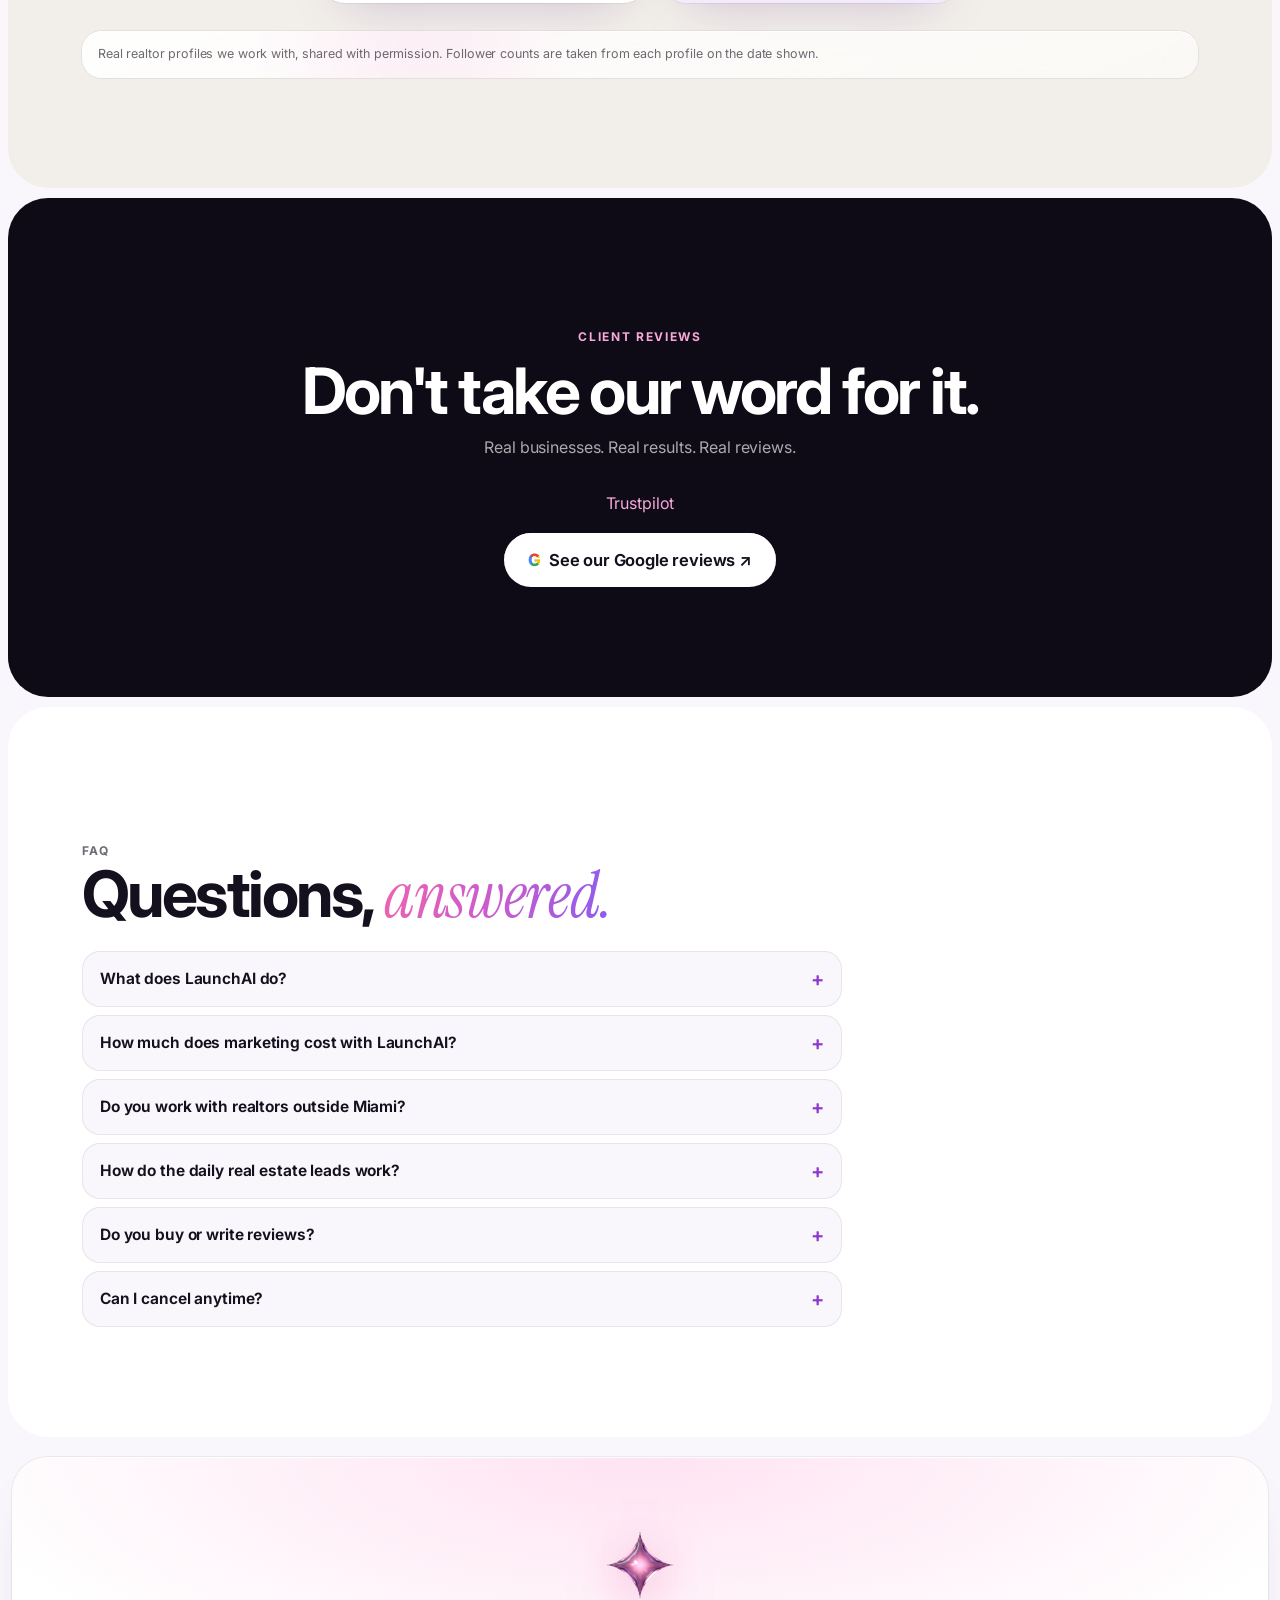
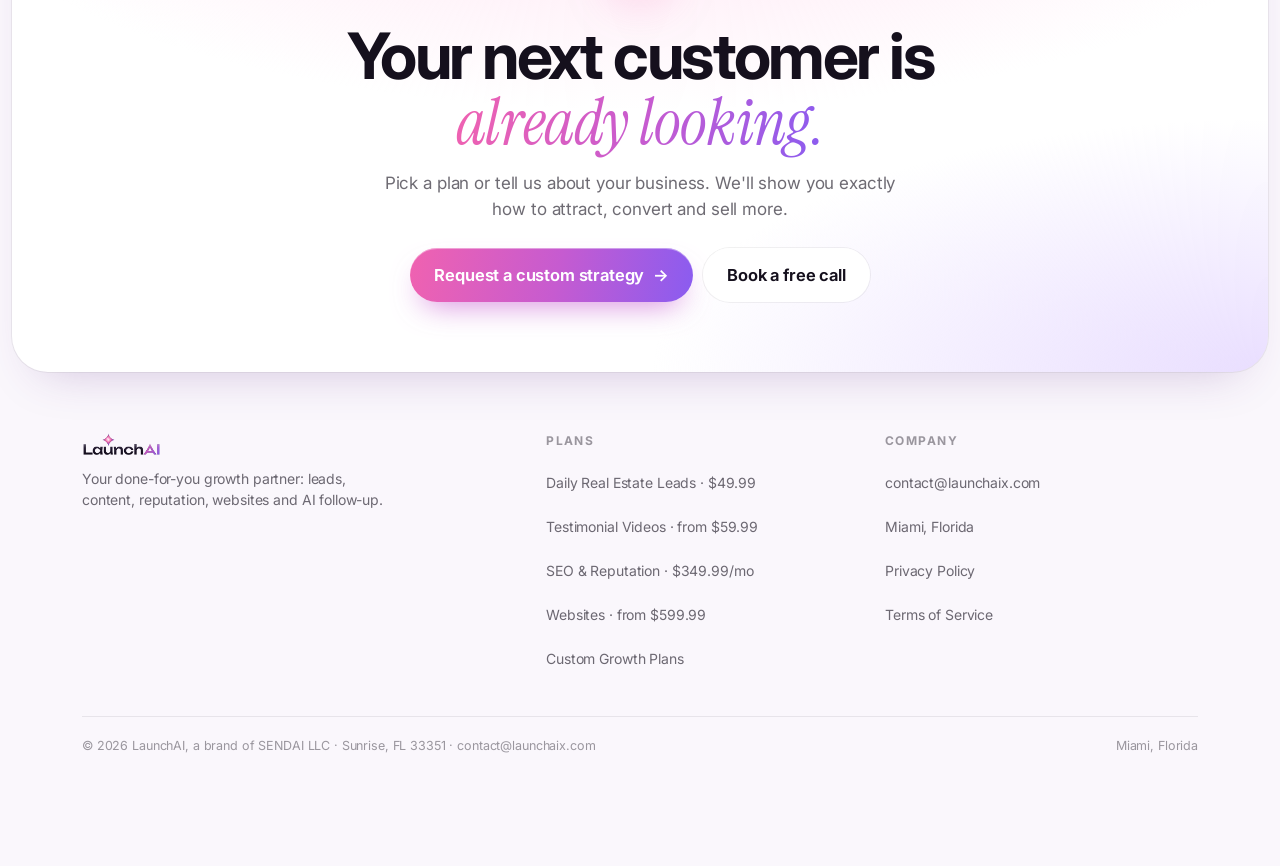
==== commit 306e812a: "Add Google reviews link to reviews section Co-Authored-By: Claude Opus 5.5 <noreply@anthropic.com>" ====
--- a/index.html
+++ b/index.html
@@ -1640,6 +1640,9 @@
 .faqs summary::after{content:"+";flex:none;font-size:20px;color:var(--plum);transition:transform .3s}
 .faqs details[open] summary::after{transform:rotate(45deg)}
 .faqs p{color:var(--mute);font-size:14.5px;padding-bottom:16px;line-height:1.55}
+.rv-links{display:flex;justify-content:center;margin-top:18px}
+.gbtn{background:#fff;color:#15101D;gap:8px}
+.g-g{font-weight:800;background:conic-gradient(from -45deg,#EA4335 0 25%,#FBBC05 0 50%,#34A853 0 75%,#4285F4 0);-webkit-background-clip:text;background-clip:text;color:transparent;font-size:17px}
 </style>
 <!-- Meta Pixel Code -->
 <script>
@@ -2124,6 +2127,7 @@
       </div>
       <!-- End TrustBox widget -->
     </div>
+    <div class="rv-links rv d3"><a class="btn btn-soft sm gbtn" href="https://share.google/BhyuR00fO6LWVA0i0" target="_blank" rel="noopener noreferrer"><b class="g-g">G</b> See our Google reviews ↗</a></div>
   </div>
 </section>
 
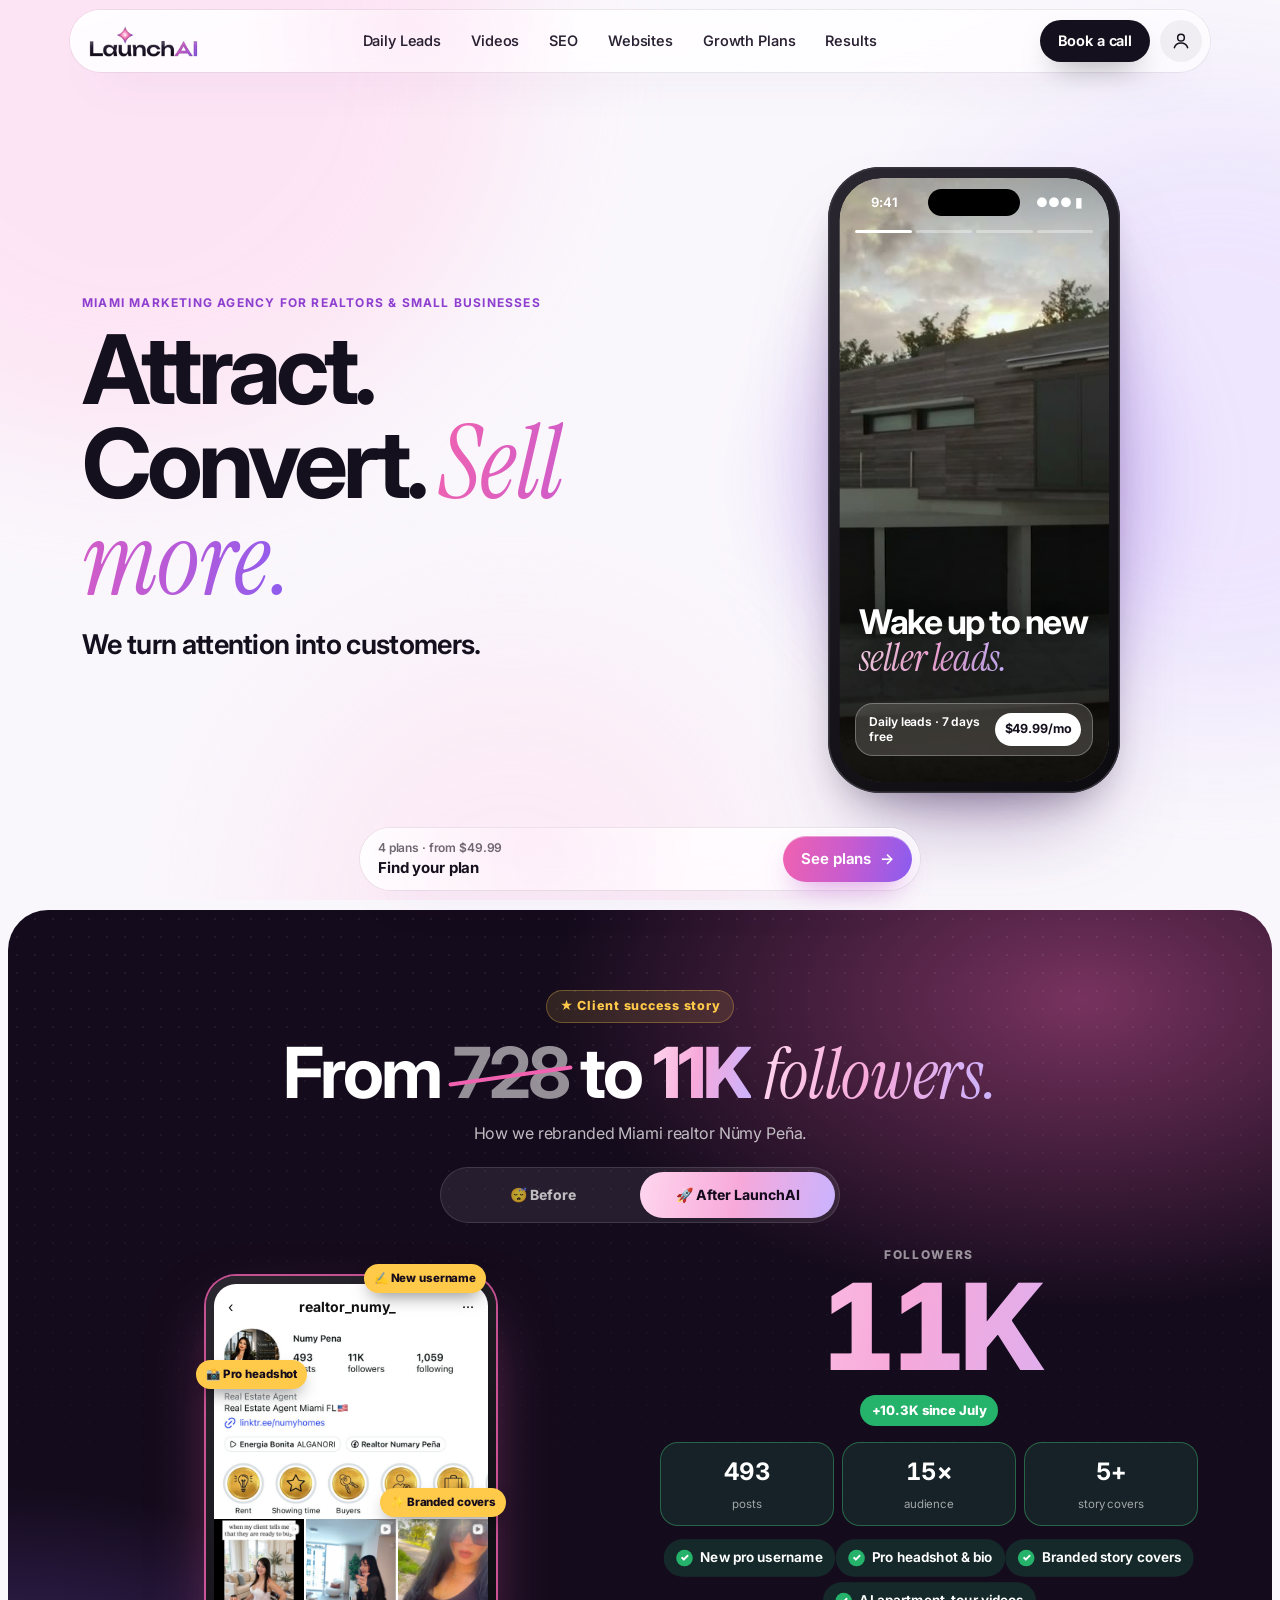
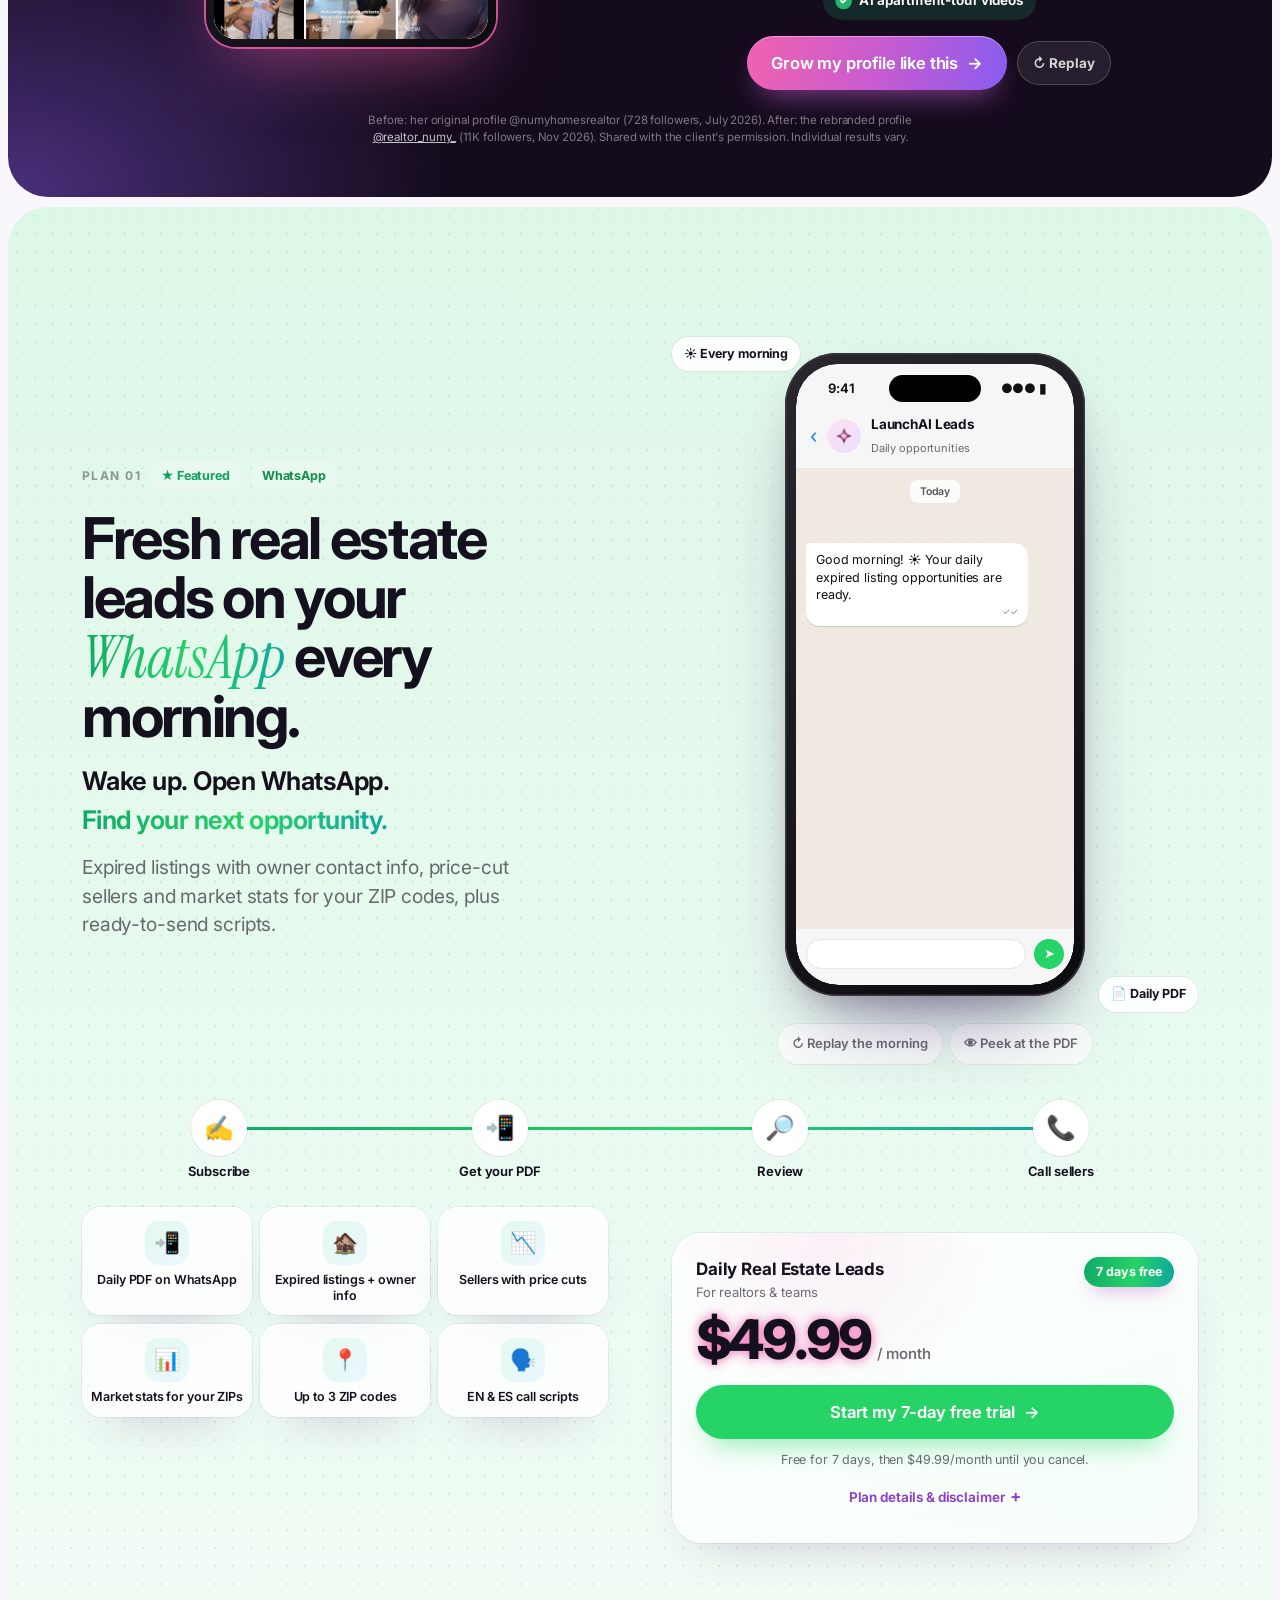
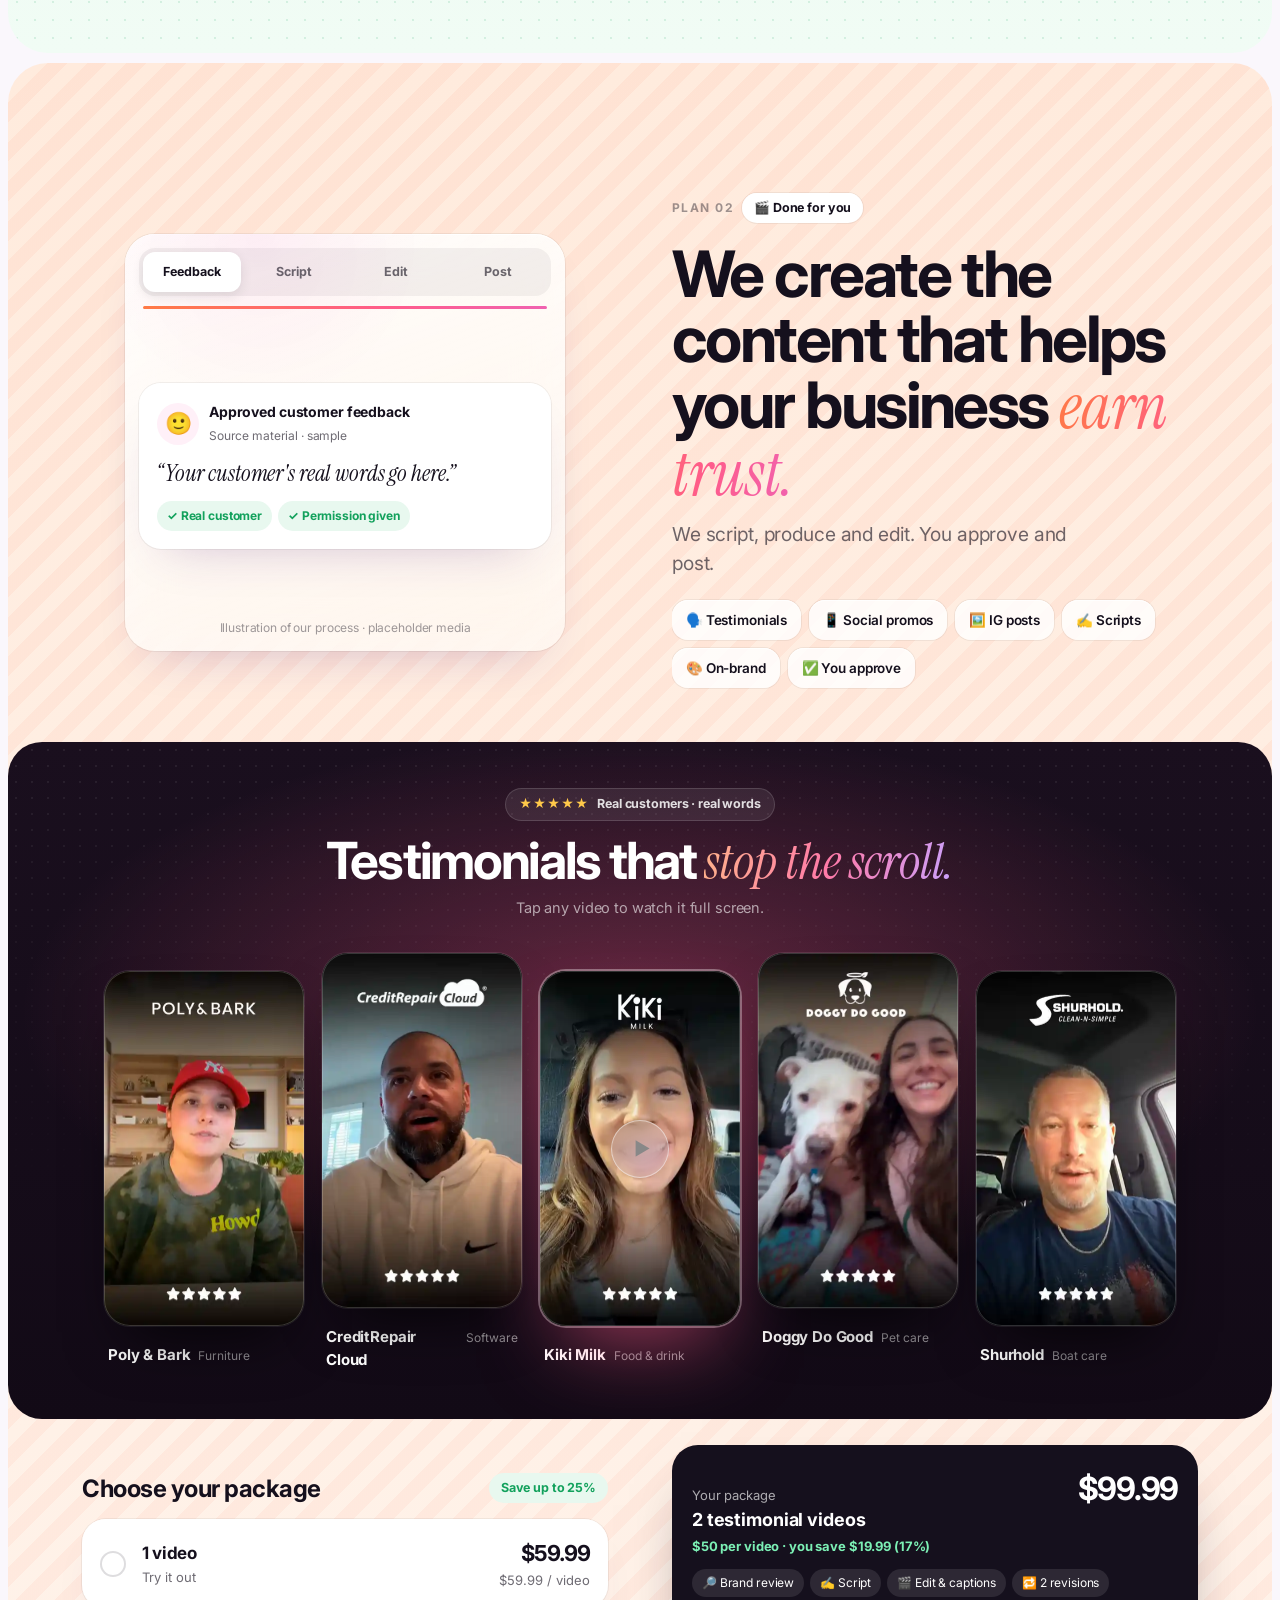
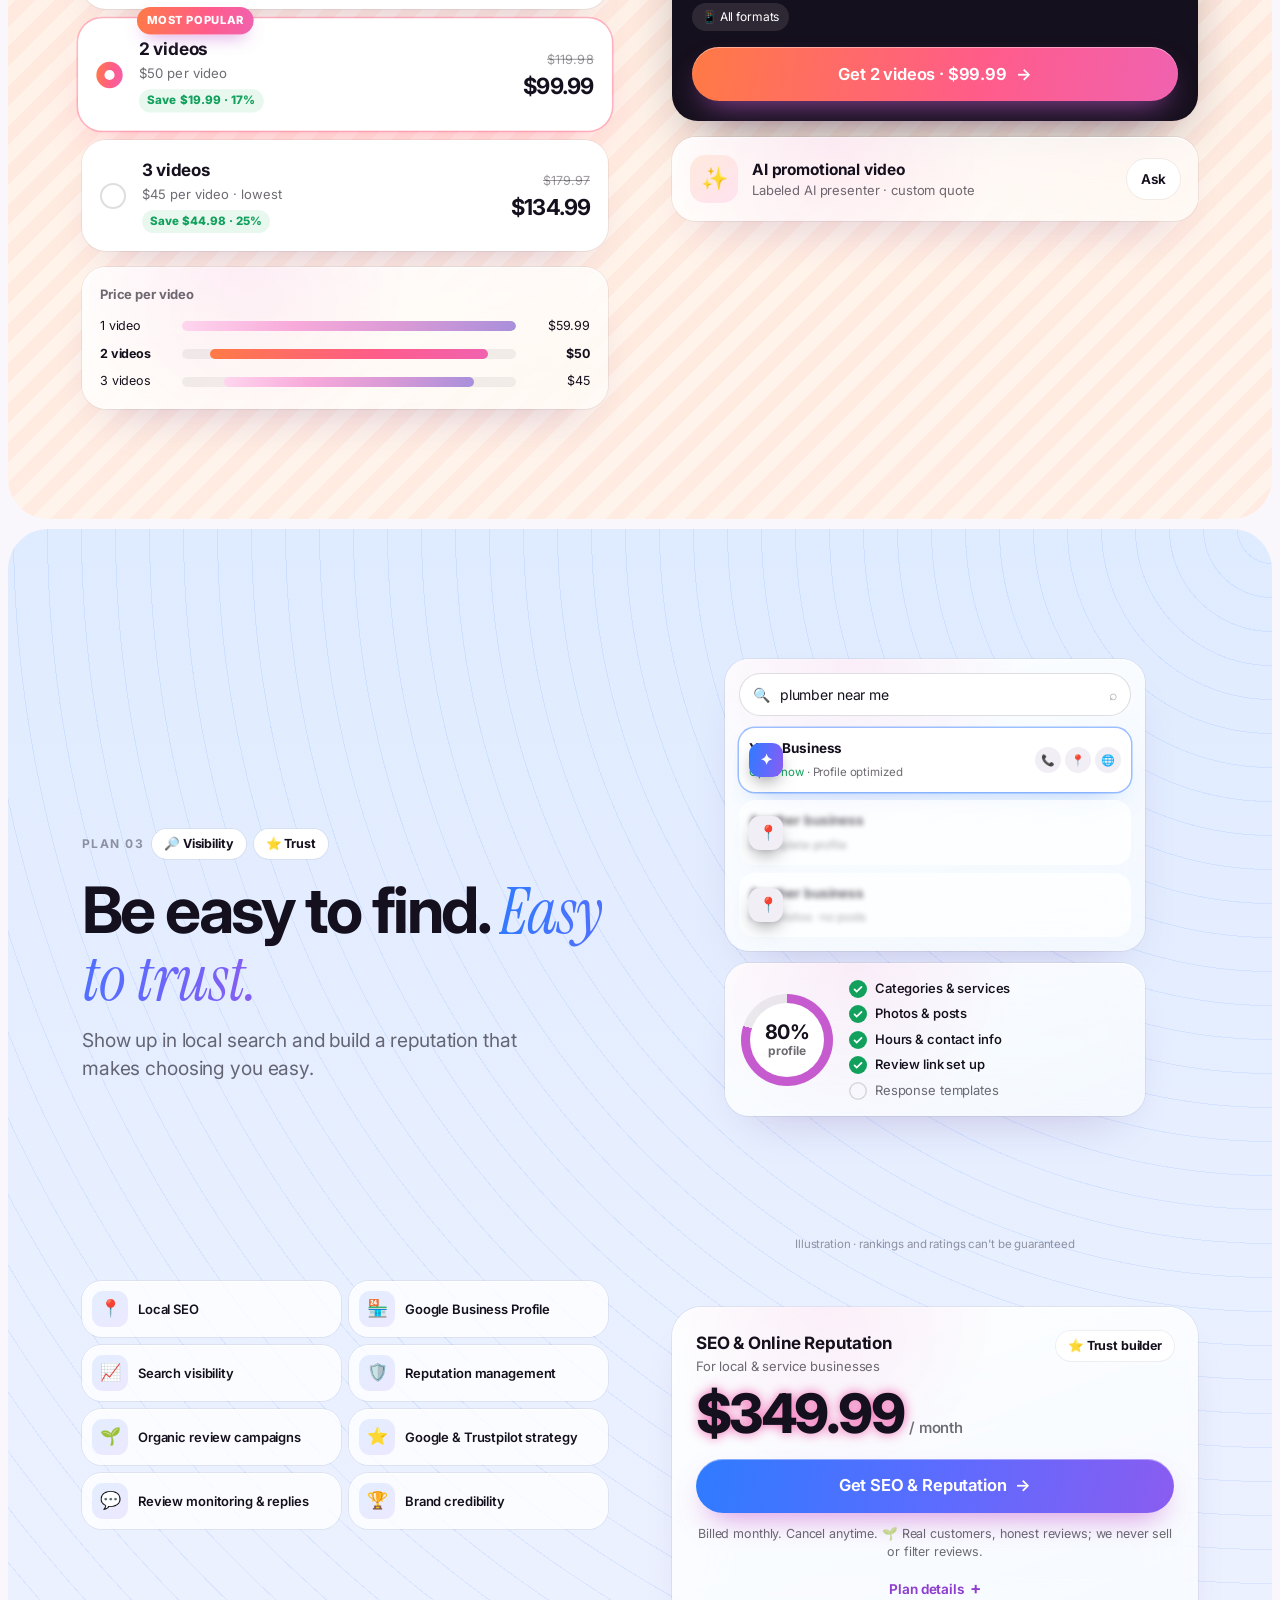
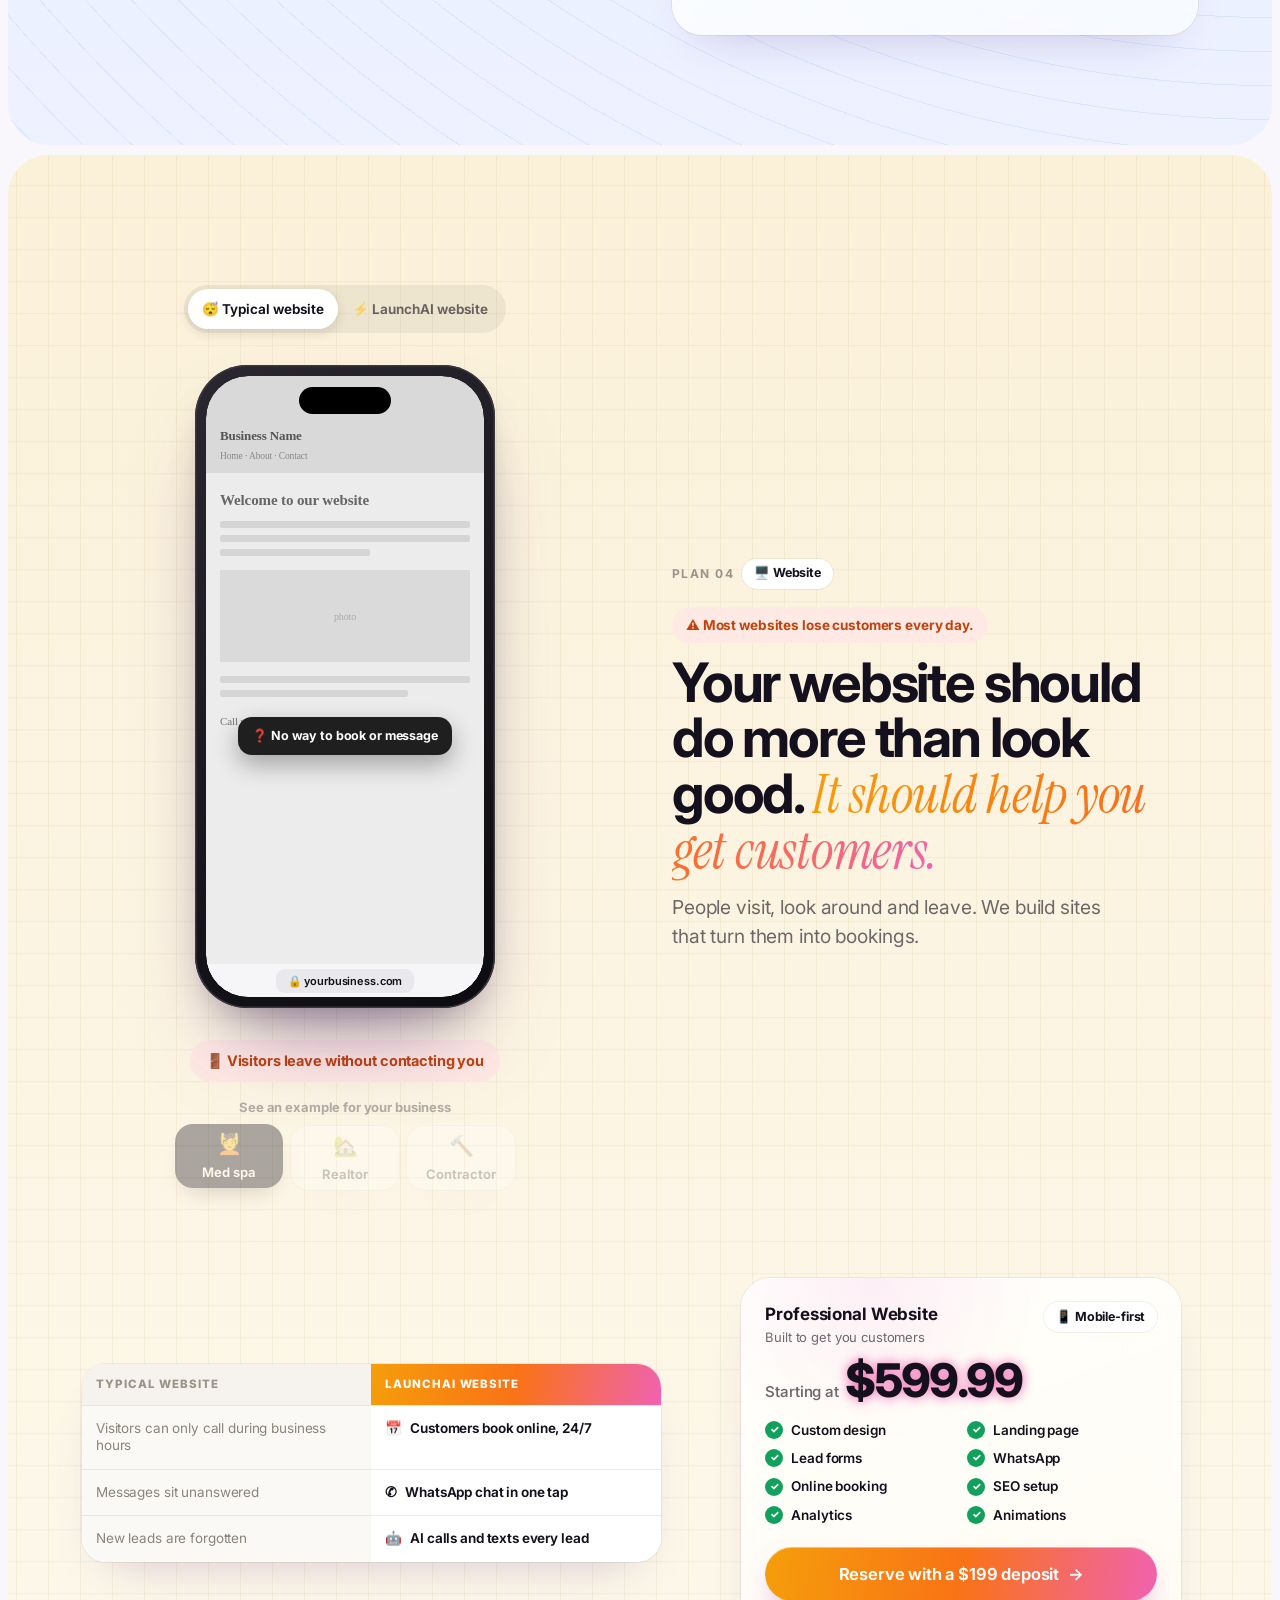
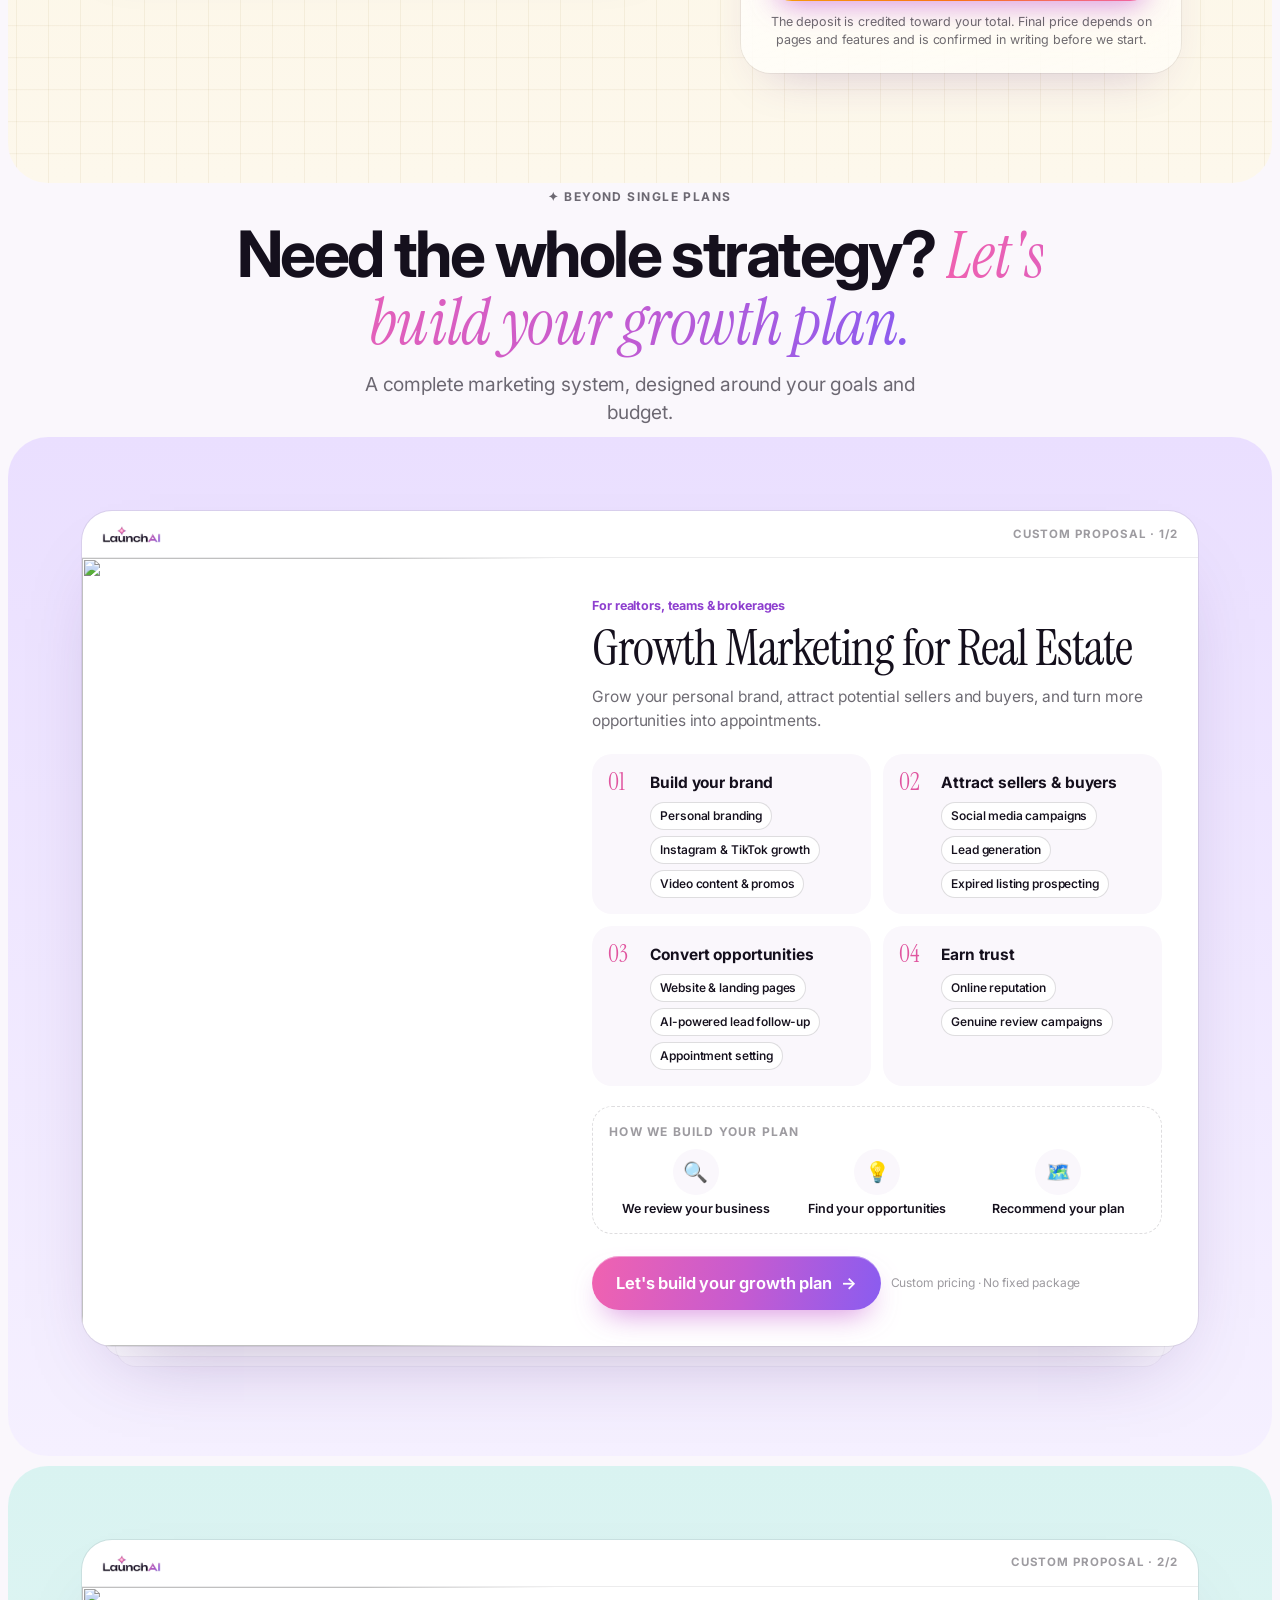
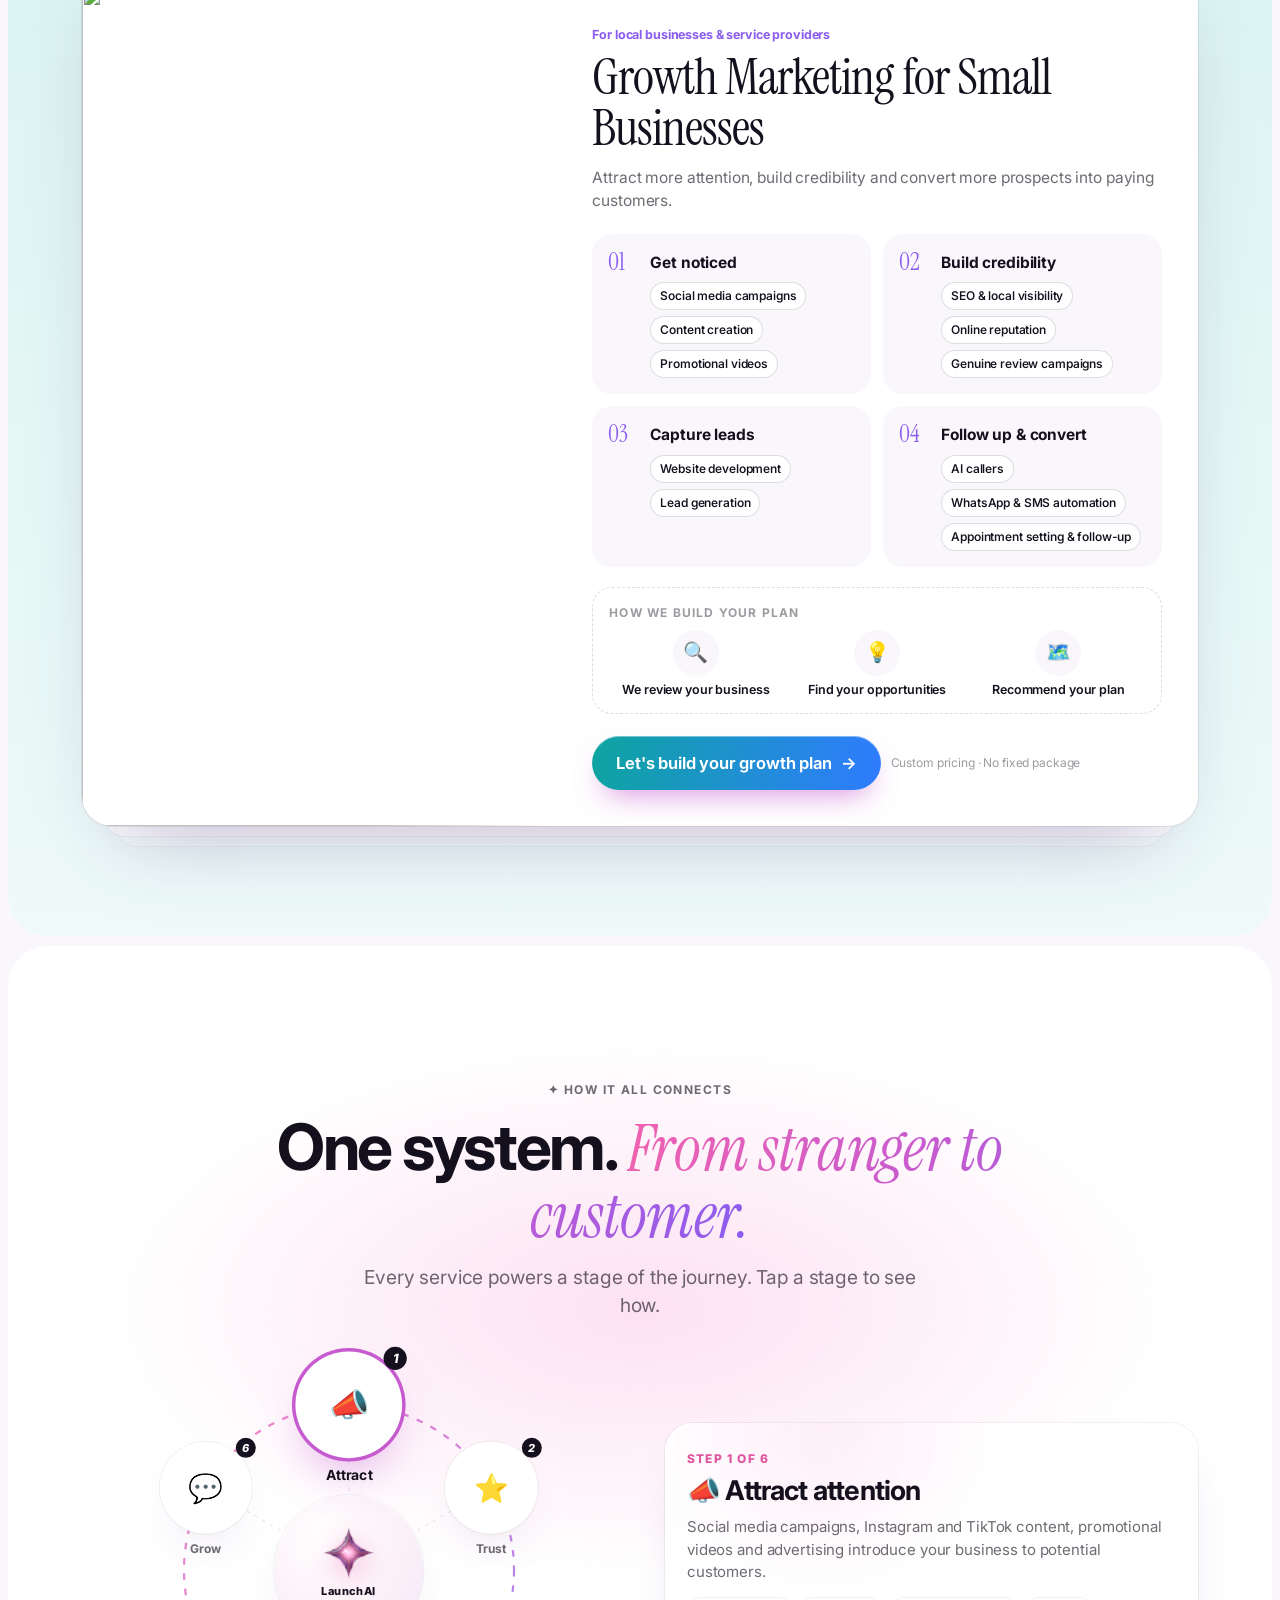
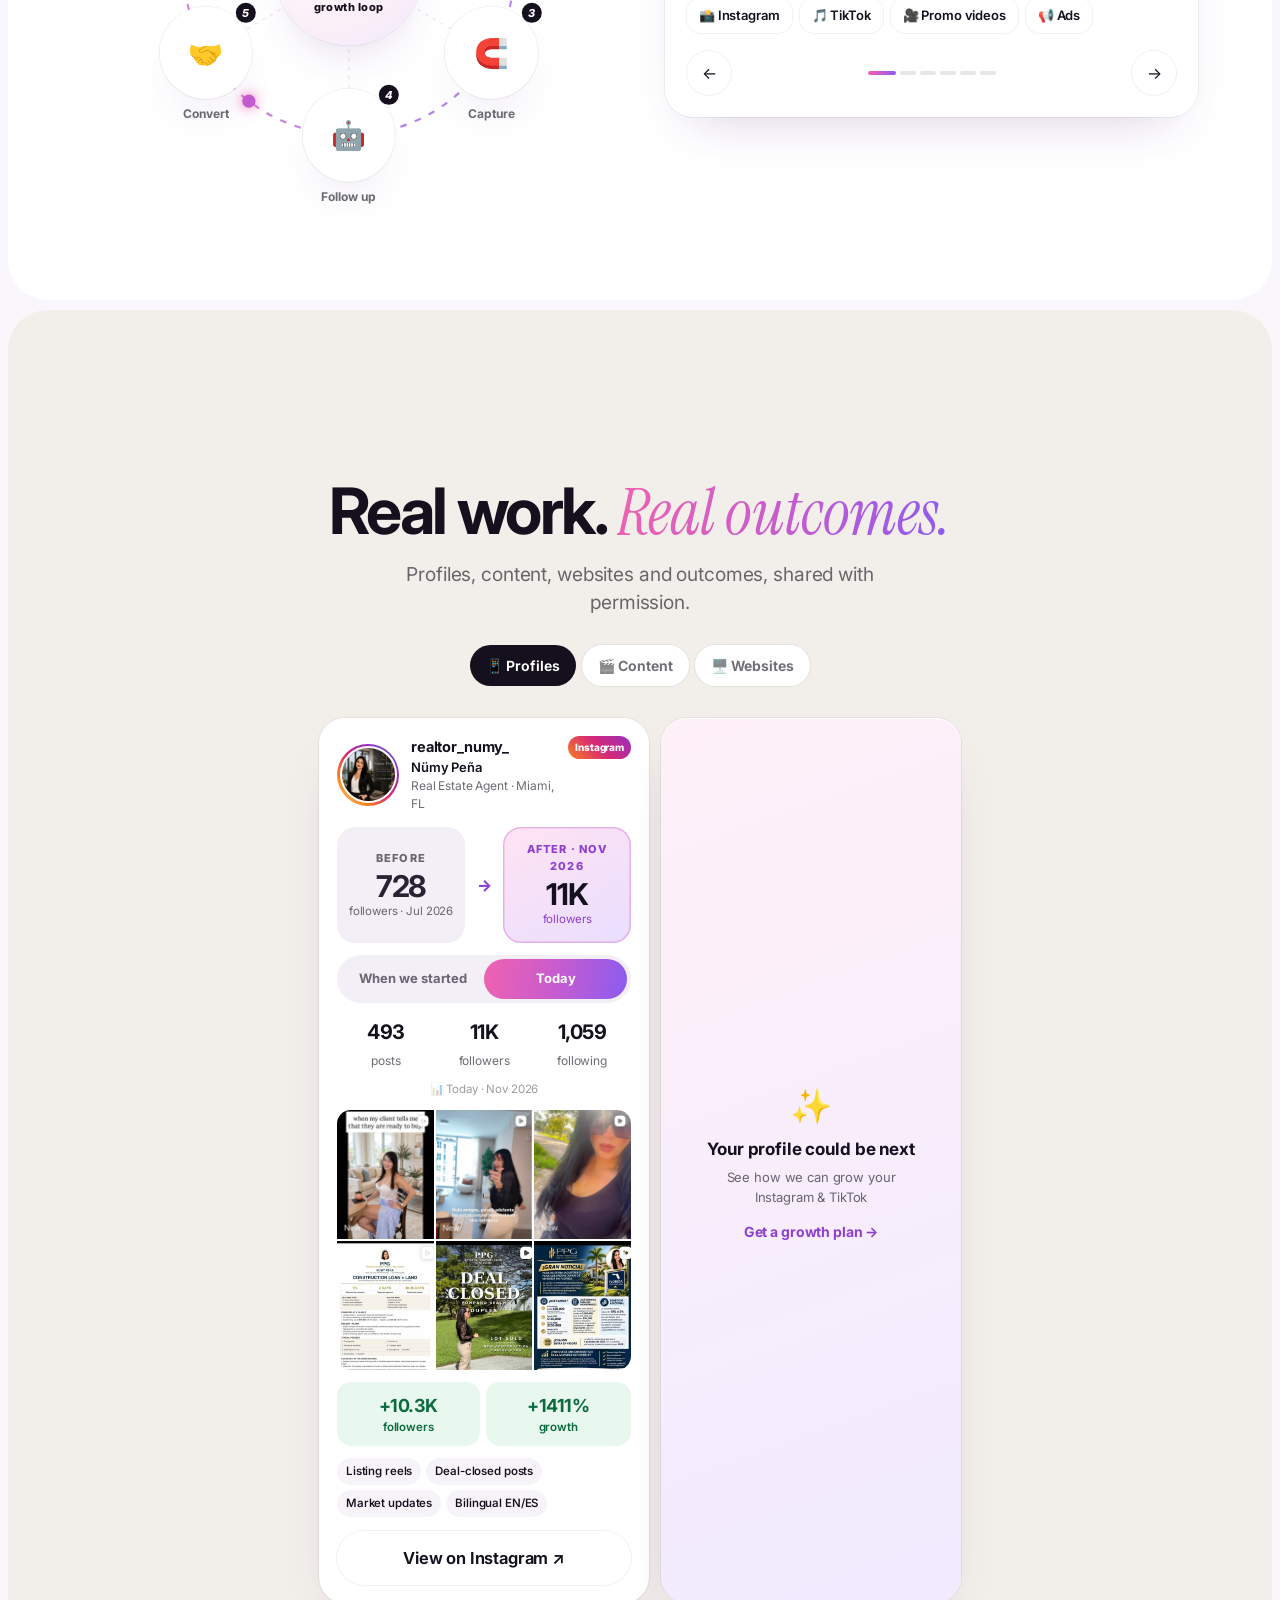
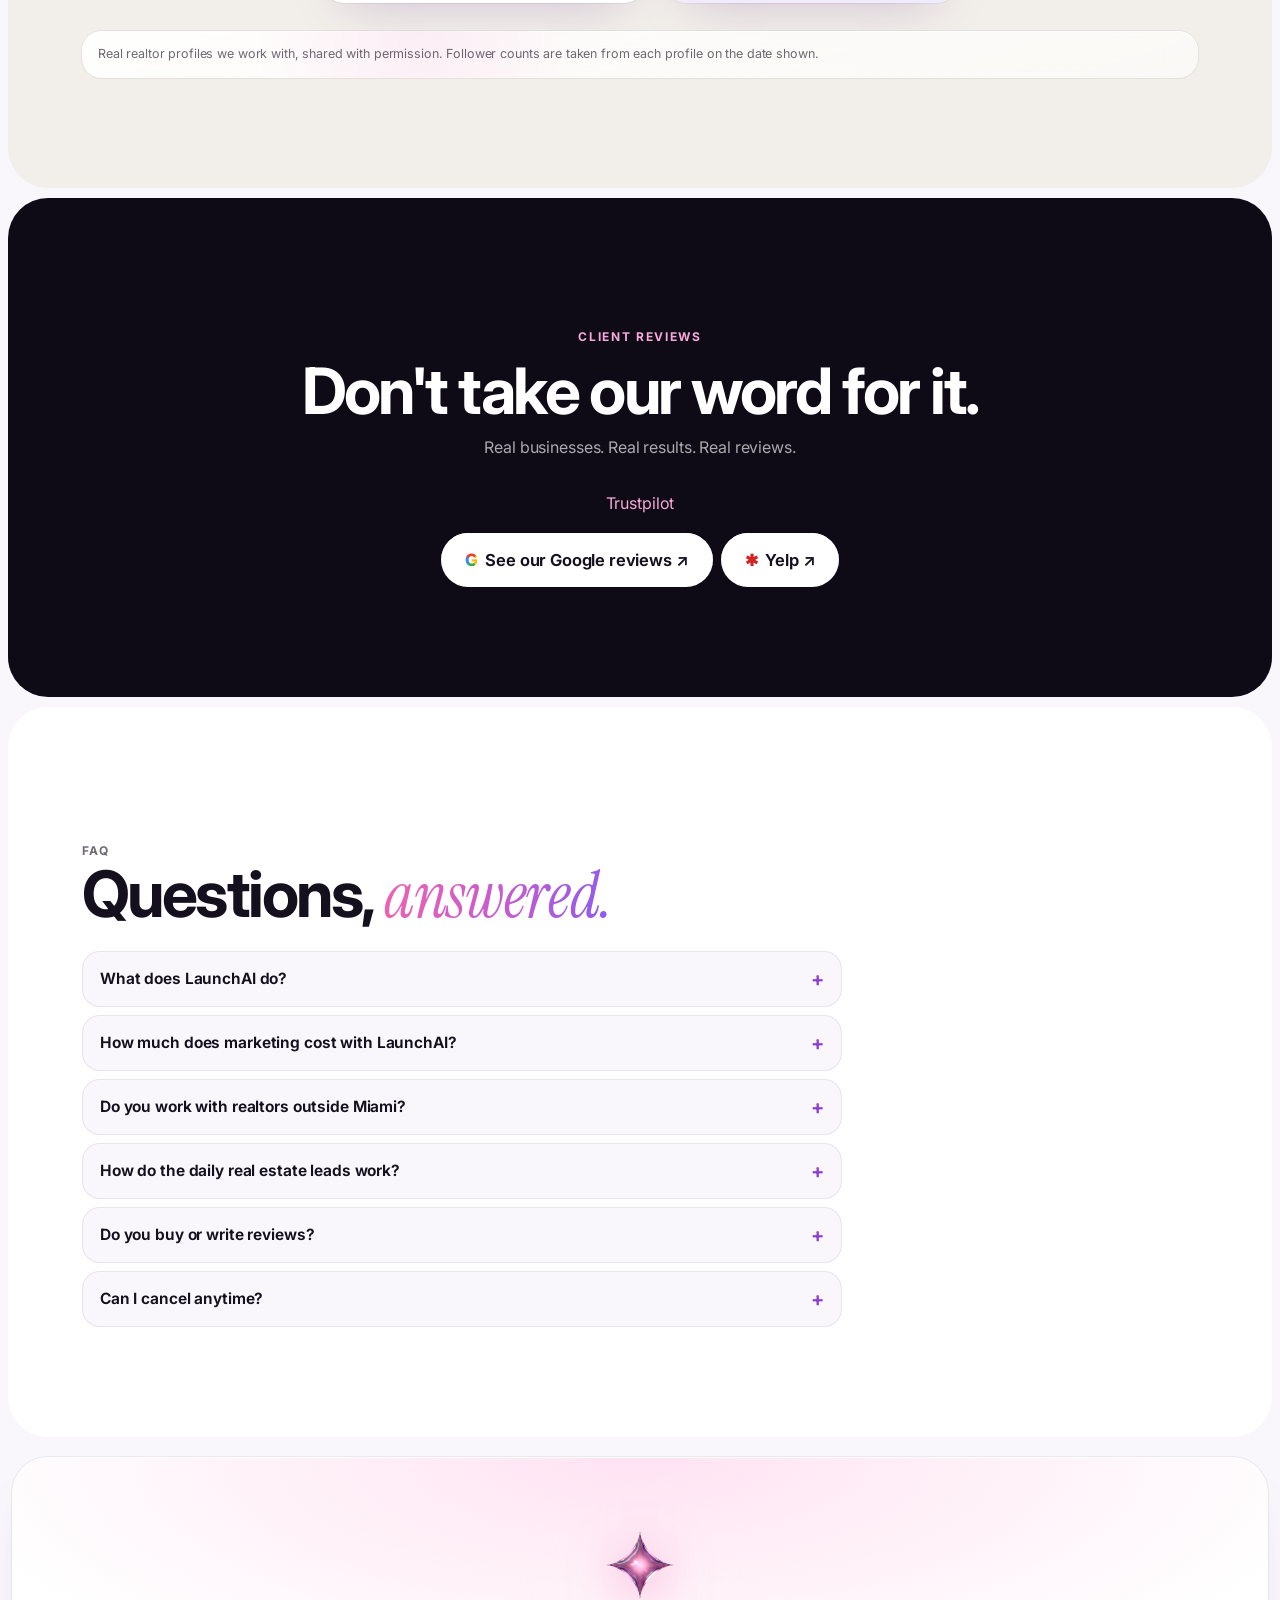
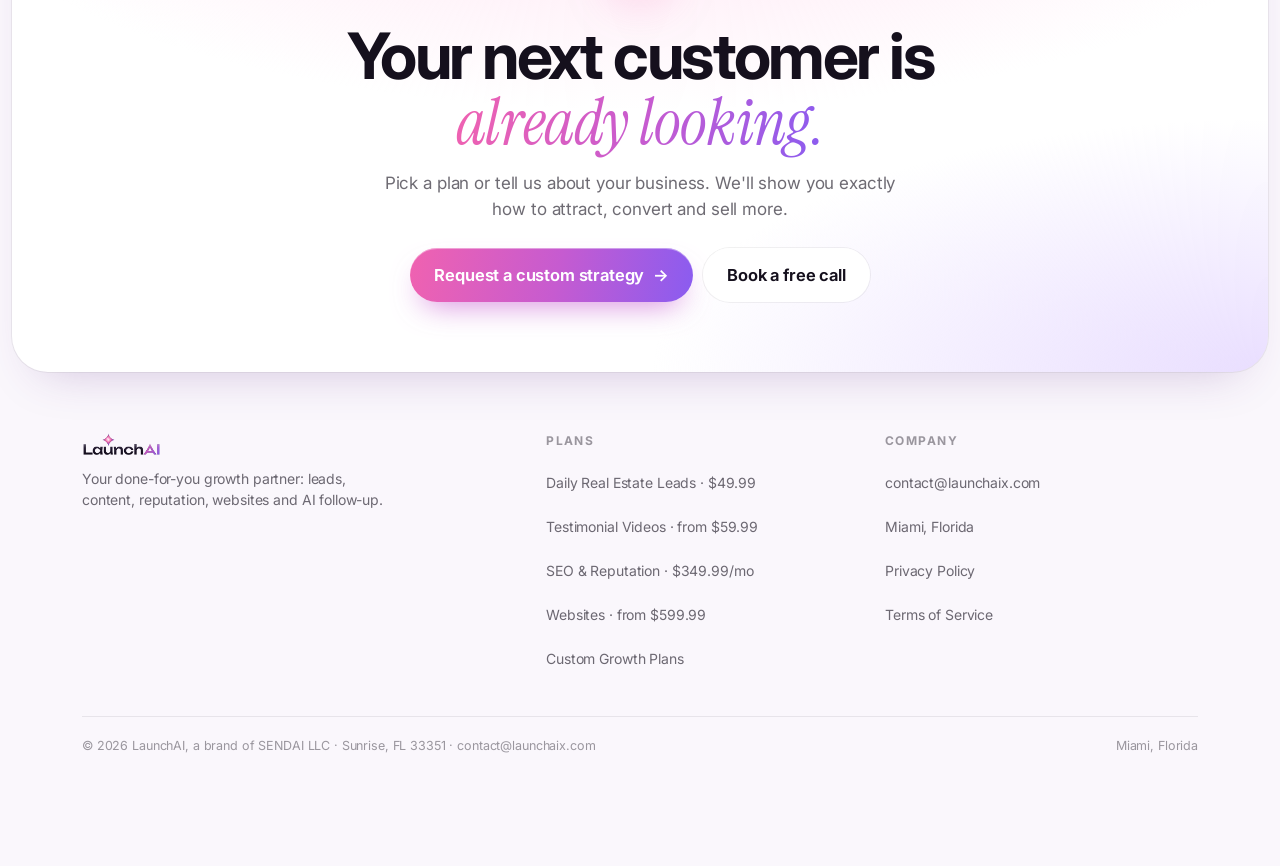
==== commit 870e8a31: "Add Yelp link and Google/Yelp profiles to business schema Co-Authored-By: Claude Opus 5.5 <noreply@a" ====
--- a/index.html
+++ b/index.html
@@ -20,7 +20,7 @@
 <meta name="twitter:site" content="@launchaix">
 <meta name="twitter:title" content="LaunchAI | Attract. Convert. Sell more.">
 <meta name="twitter:description" content="LaunchAI is a Miami marketing agency for realtors and small businesses: daily seller leads, testimonial videos, SEO, social media growth and websites that get you customers.">
-<script type="application/ld+json">{"@context": "https://schema.org", "@type": ["Organization", "ProfessionalService"], "name": "LaunchAI", "legalName": "SENDAI LLC", "alternateName": ["launchaix", "launchai", "Launch AI"], "url": "https://www.launchaix.com", "description": "LaunchAI is a done-for-you growth partner for real estate agents and small businesses: daily real estate leads, testimonial videos, SEO & online reputation, and professional websites.", "email": "contact@launchaix.com", "address": {"@type": "PostalAddress", "addressLocality": "Sunrise", "addressRegion": "FL", "postalCode": "33351", "addressCountry": "US"}, "sameAs": ["https://www.instagram.com/launchaix", "https://www.facebook.com/profile.php?id=61578196255046", "https://www.linkedin.com/company/launchaix/", "https://www.trustpilot.com/review/launchaix.com"], "@id": "https://www.launchaix.com/#org", "logo": "https://www.launchaix.com/logo-ink.png", "image": "https://www.launchaix.com/og-image.png", "priceRange": "$$", "areaServed": [{"@type": "City", "name": "Miami"}, {"@type": "State", "name": "Florida"}, {"@type": "Country", "name": "United States"}], "knowsAbout": ["Real estate marketing", "Lead generation", "Testimonial videos", "Local SEO", "Online reputation management", "Social media marketing", "Website design"], "hasOfferCatalog": {"@type": "OfferCatalog", "name": "Marketing services", "itemListElement": [{"@type": "Offer", "itemOffered": {"@type": "Service", "name": "Daily Real Estate Leads"}, "price": "49.99", "priceCurrency": "USD"}, {"@type": "Offer", "itemOffered": {"@type": "Service", "name": "Testimonial Video"}, "price": "59.99", "priceCurrency": "USD"}, {"@type": "Offer", "itemOffered": {"@type": "Service", "name": "SEO & Online Reputation"}, "price": "349.99", "priceCurrency": "USD"}, {"@type": "Offer", "itemOffered": {"@type": "Service", "name": "Professional Website"}, "price": "599.99", "priceCurrency": "USD"}]}}</script>
+<script type="application/ld+json">{"@context": "https://schema.org", "@type": ["Organization", "ProfessionalService"], "name": "LaunchAI", "legalName": "SENDAI LLC", "alternateName": ["launchaix", "launchai", "Launch AI"], "url": "https://www.launchaix.com", "description": "LaunchAI is a done-for-you growth partner for real estate agents and small businesses: daily real estate leads, testimonial videos, SEO & online reputation, and professional websites.", "email": "contact@launchaix.com", "address": {"@type": "PostalAddress", "addressLocality": "Sunrise", "addressRegion": "FL", "postalCode": "33351", "addressCountry": "US"}, "sameAs": ["https://www.instagram.com/launchaix", "https://www.facebook.com/profile.php?id=61578196255046", "https://www.linkedin.com/company/launchaix/", "https://www.trustpilot.com/review/launchaix.com", "https://www.yelp.com/biz/launchai-sunrise", "https://share.google/BhyuR00fO6LWVA0i0"], "@id": "https://www.launchaix.com/#org", "logo": "https://www.launchaix.com/logo-ink.png", "image": "https://www.launchaix.com/og-image.png", "priceRange": "$$", "areaServed": [{"@type": "City", "name": "Miami"}, {"@type": "State", "name": "Florida"}, {"@type": "Country", "name": "United States"}], "knowsAbout": ["Real estate marketing", "Lead generation", "Testimonial videos", "Local SEO", "Online reputation management", "Social media marketing", "Website design"], "hasOfferCatalog": {"@type": "OfferCatalog", "name": "Marketing services", "itemListElement": [{"@type": "Offer", "itemOffered": {"@type": "Service", "name": "Daily Real Estate Leads"}, "price": "49.99", "priceCurrency": "USD"}, {"@type": "Offer", "itemOffered": {"@type": "Service", "name": "Testimonial Video"}, "price": "59.99", "priceCurrency": "USD"}, {"@type": "Offer", "itemOffered": {"@type": "Service", "name": "SEO & Online Reputation"}, "price": "349.99", "priceCurrency": "USD"}, {"@type": "Offer", "itemOffered": {"@type": "Service", "name": "Professional Website"}, "price": "599.99", "priceCurrency": "USD"}]}}</script>
 <script type="application/ld+json">{"@context": "https://schema.org", "@type": "FAQPage", "mainEntity": [{"@type": "Question", "name": "What does LaunchAI do?", "acceptedAnswer": {"@type": "Answer", "text": "LaunchAI is a Miami marketing agency for real estate agents and small businesses. We provide daily real estate seller leads on WhatsApp, done-for-you testimonial and promotional videos, SEO and online reputation management, social media growth, and professional websites with lead capture and appointment booking."}}, {"@type": "Question", "name": "How much does marketing cost with LaunchAI?", "acceptedAnswer": {"@type": "Answer", "text": "Daily Real Estate Leads are $49.99/month with a 7-day free trial. Testimonial videos start at $59.99, SEO & Online Reputation is $349.99/month, and professional websites start at $599.99. Complete growth strategies are custom quoted."}}, {"@type": "Question", "name": "Do you work with realtors outside Miami?", "acceptedAnswer": {"@type": "Answer", "text": "Yes. We are based in South Florida and work with realtors, teams, brokerages and small businesses across the United States. Daily lead reports can cover up to 3 ZIP codes in your market."}}, {"@type": "Question", "name": "How do the daily real estate leads work?", "acceptedAnswer": {"@type": "Answer", "text": "Every morning you receive a PDF on WhatsApp with expired listings and owner contact information, sellers with recent price cuts, and market stats for your ZIP codes, plus ready-to-send scripts in English and Spanish. Lead volume varies with market activity."}}, {"@type": "Question", "name": "Do you buy or write reviews?", "acceptedAnswer": {"@type": "Answer", "text": "No. Our reputation service helps you invite real customers to share honest reviews on Google and Trustpilot. We never buy, write or filter reviews."}}, {"@type": "Question", "name": "Can I cancel anytime?", "acceptedAnswer": {"@type": "Answer", "text": "Yes. Monthly plans can be cancelled anytime from your LaunchAI account, and cancellation takes effect at the end of the billing period."}}]}</script>
 <meta name="theme-color" content="#FAF7FC">
 <link rel="icon" href="symbol.png">
@@ -1640,7 +1640,7 @@
 .faqs summary::after{content:"+";flex:none;font-size:20px;color:var(--plum);transition:transform .3s}
 .faqs details[open] summary::after{transform:rotate(45deg)}
 .faqs p{color:var(--mute);font-size:14.5px;padding-bottom:16px;line-height:1.55}
-.rv-links{display:flex;justify-content:center;margin-top:18px}
+.rv-links{display:flex;justify-content:center;flex-wrap:wrap;gap:8px;margin-top:18px}
 .gbtn{background:#fff;color:#15101D;gap:8px}
 .g-g{font-weight:800;background:conic-gradient(from -45deg,#EA4335 0 25%,#FBBC05 0 50%,#34A853 0 75%,#4285F4 0);-webkit-background-clip:text;background-clip:text;color:transparent;font-size:17px}
 </style>
@@ -2127,7 +2127,7 @@
       </div>
       <!-- End TrustBox widget -->
     </div>
-    <div class="rv-links rv d3"><a class="btn btn-soft sm gbtn" href="https://share.google/BhyuR00fO6LWVA0i0" target="_blank" rel="noopener noreferrer"><b class="g-g">G</b> See our Google reviews ↗</a></div>
+    <div class="rv-links rv d3"><a class="btn btn-soft sm gbtn" href="https://share.google/BhyuR00fO6LWVA0i0" target="_blank" rel="noopener noreferrer"><b class="g-g">G</b> See our Google reviews ↗</a><a class="btn btn-soft sm gbtn" href="https://www.yelp.com/biz/launchai-sunrise" target="_blank" rel="noopener noreferrer"><b style="color:#D32323;font-size:16px">✱</b> Yelp ↗</a></div>
   </div>
 </section>
 
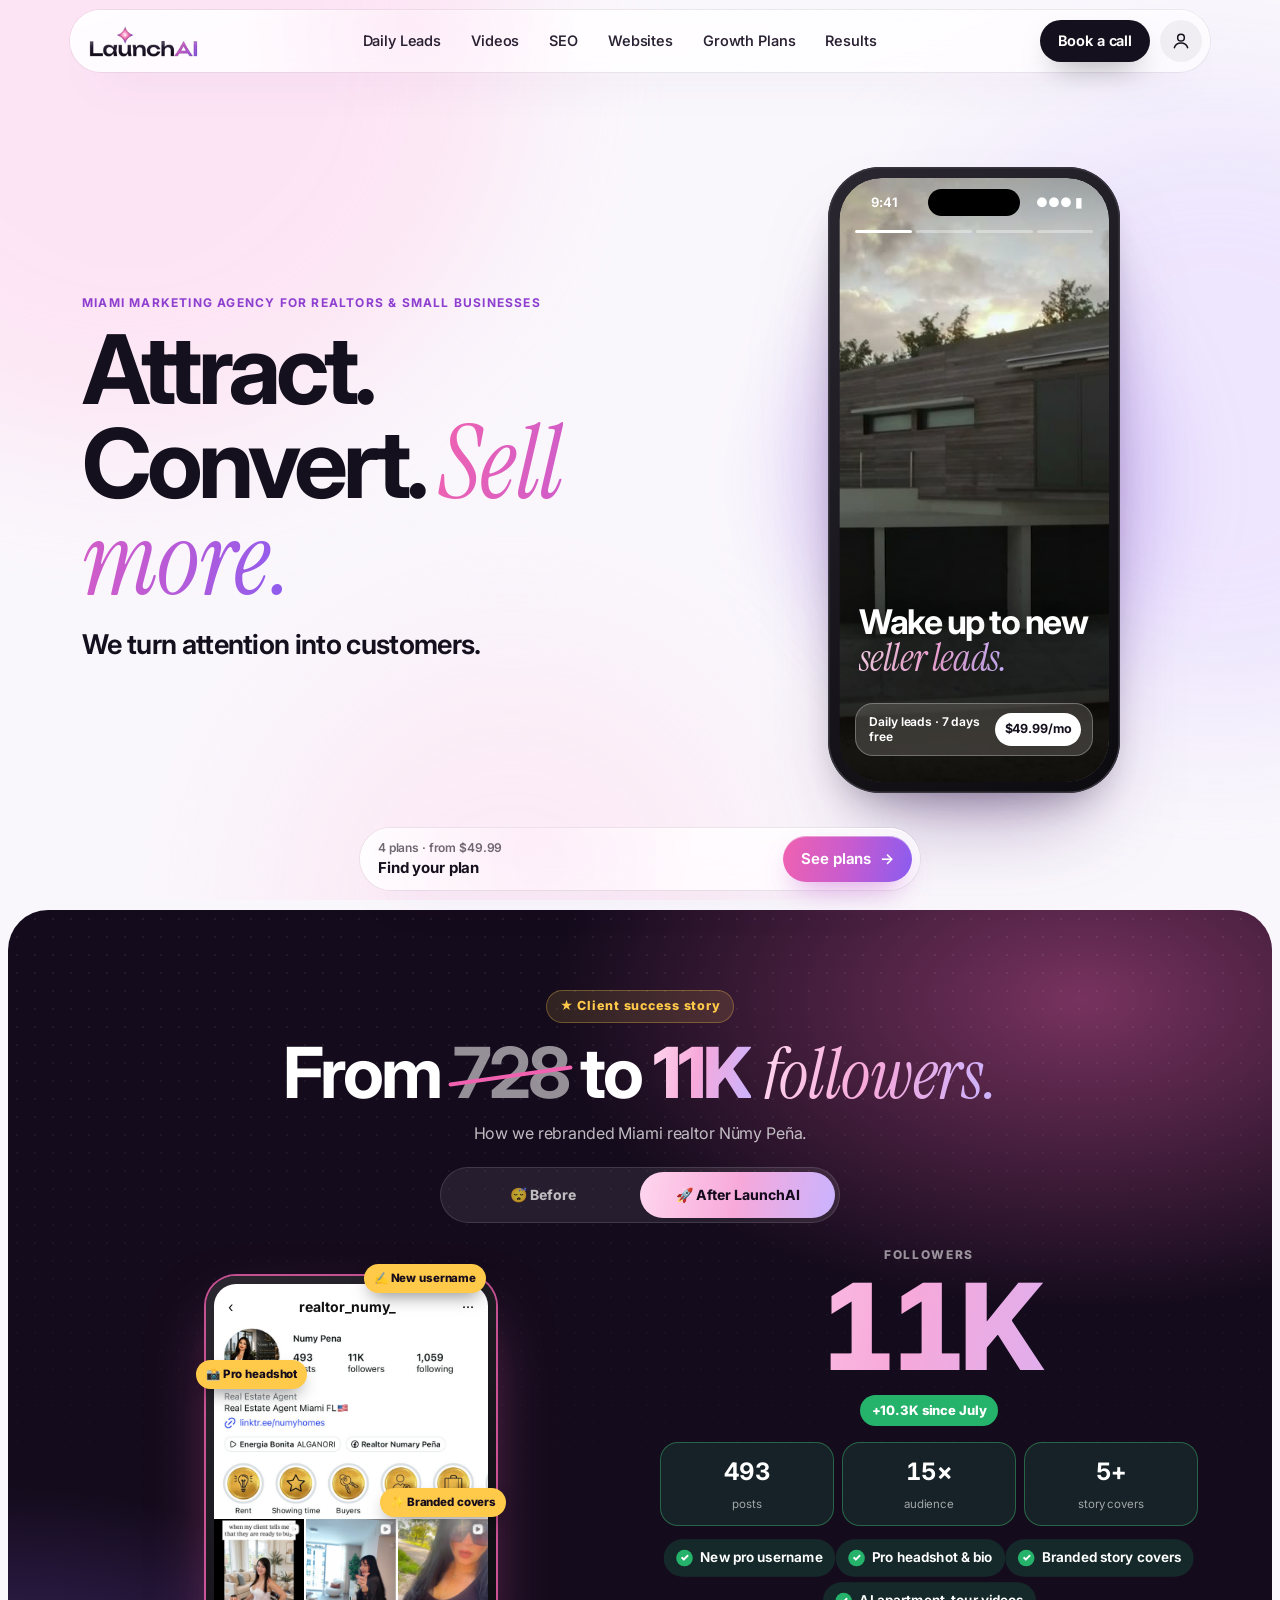
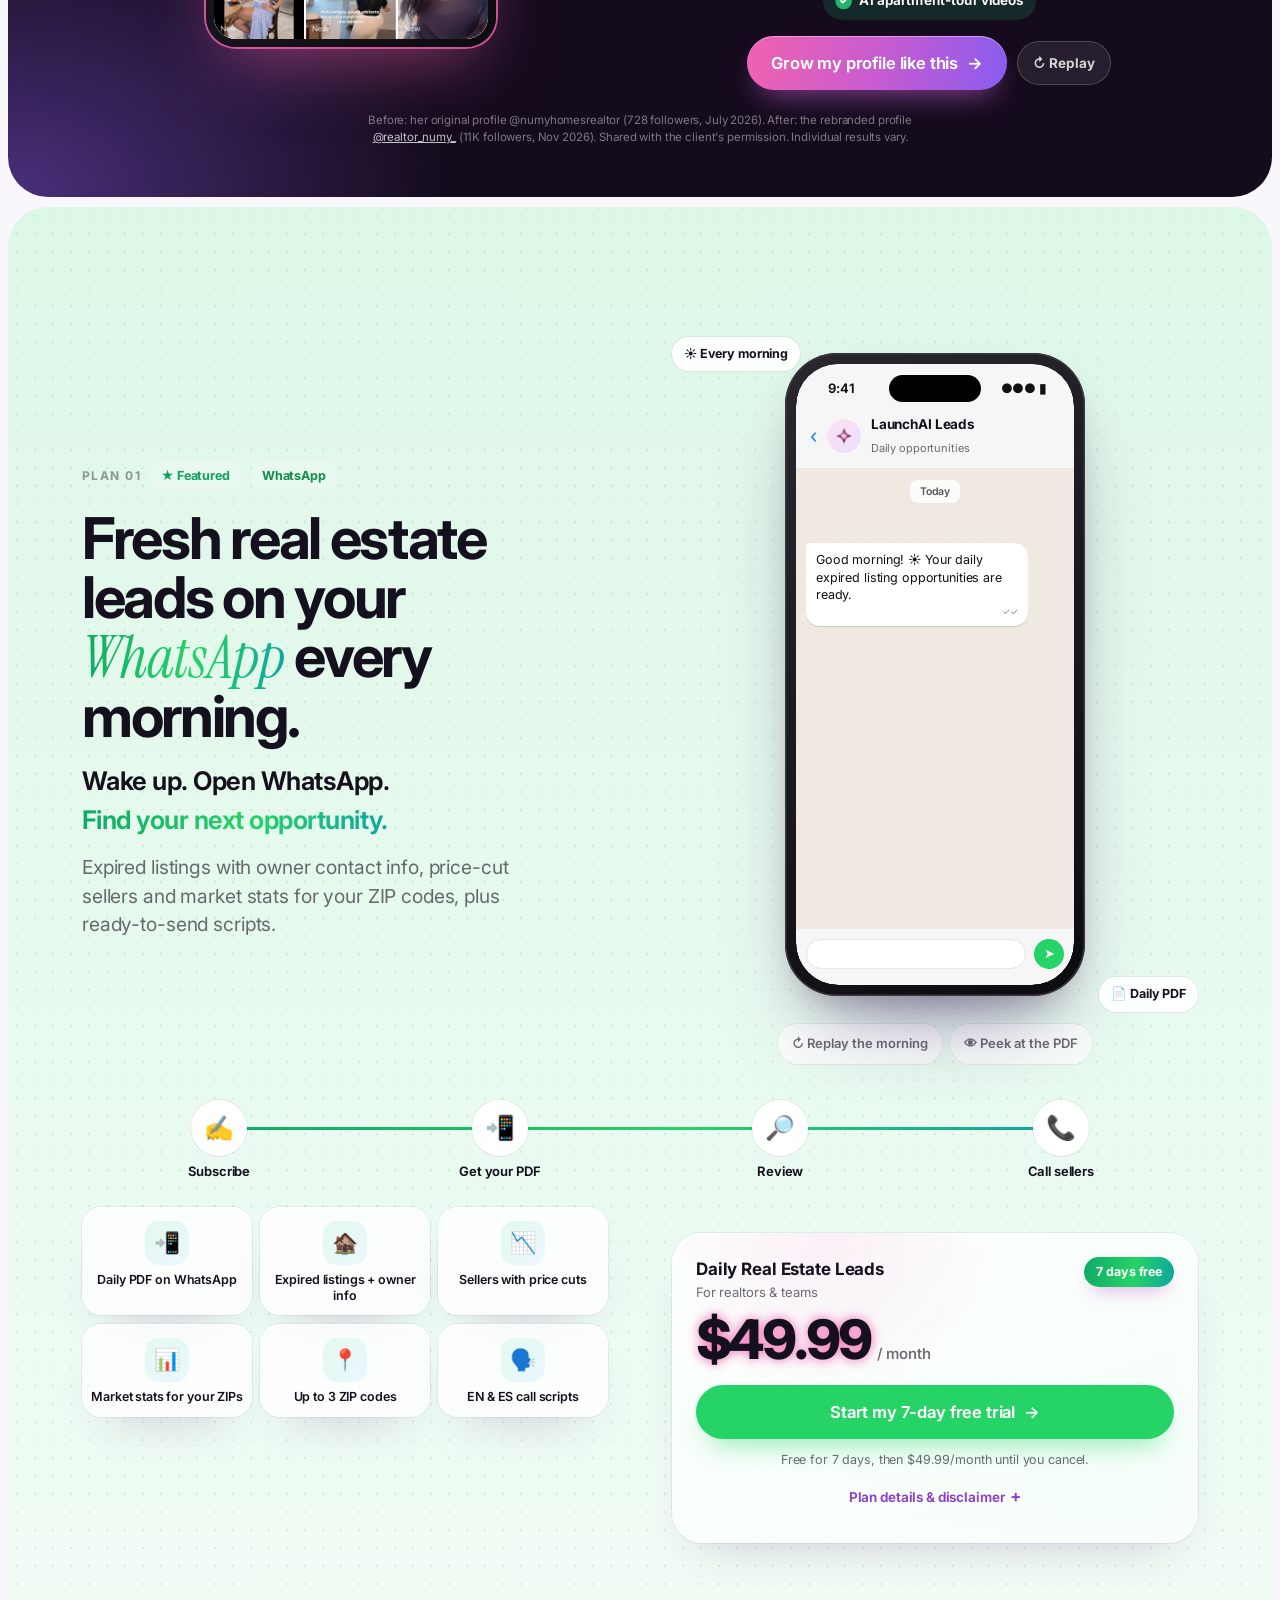
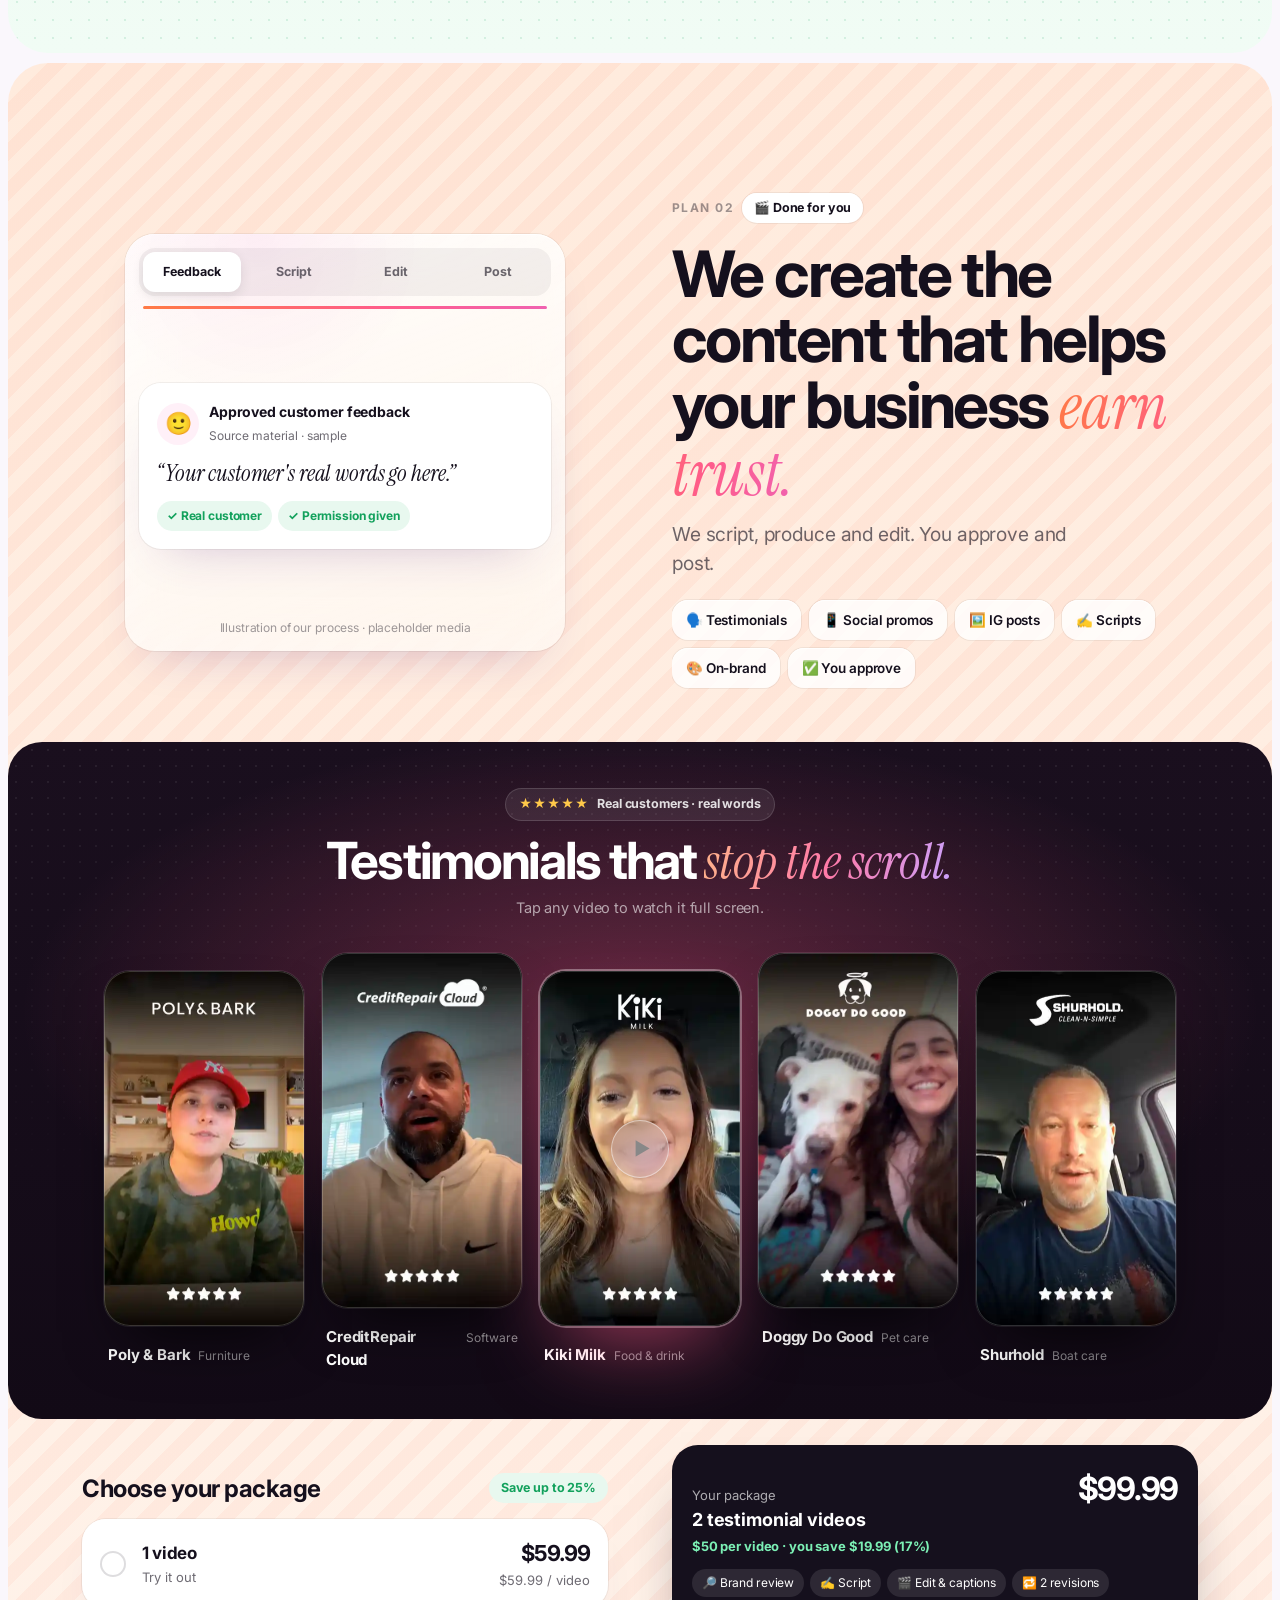
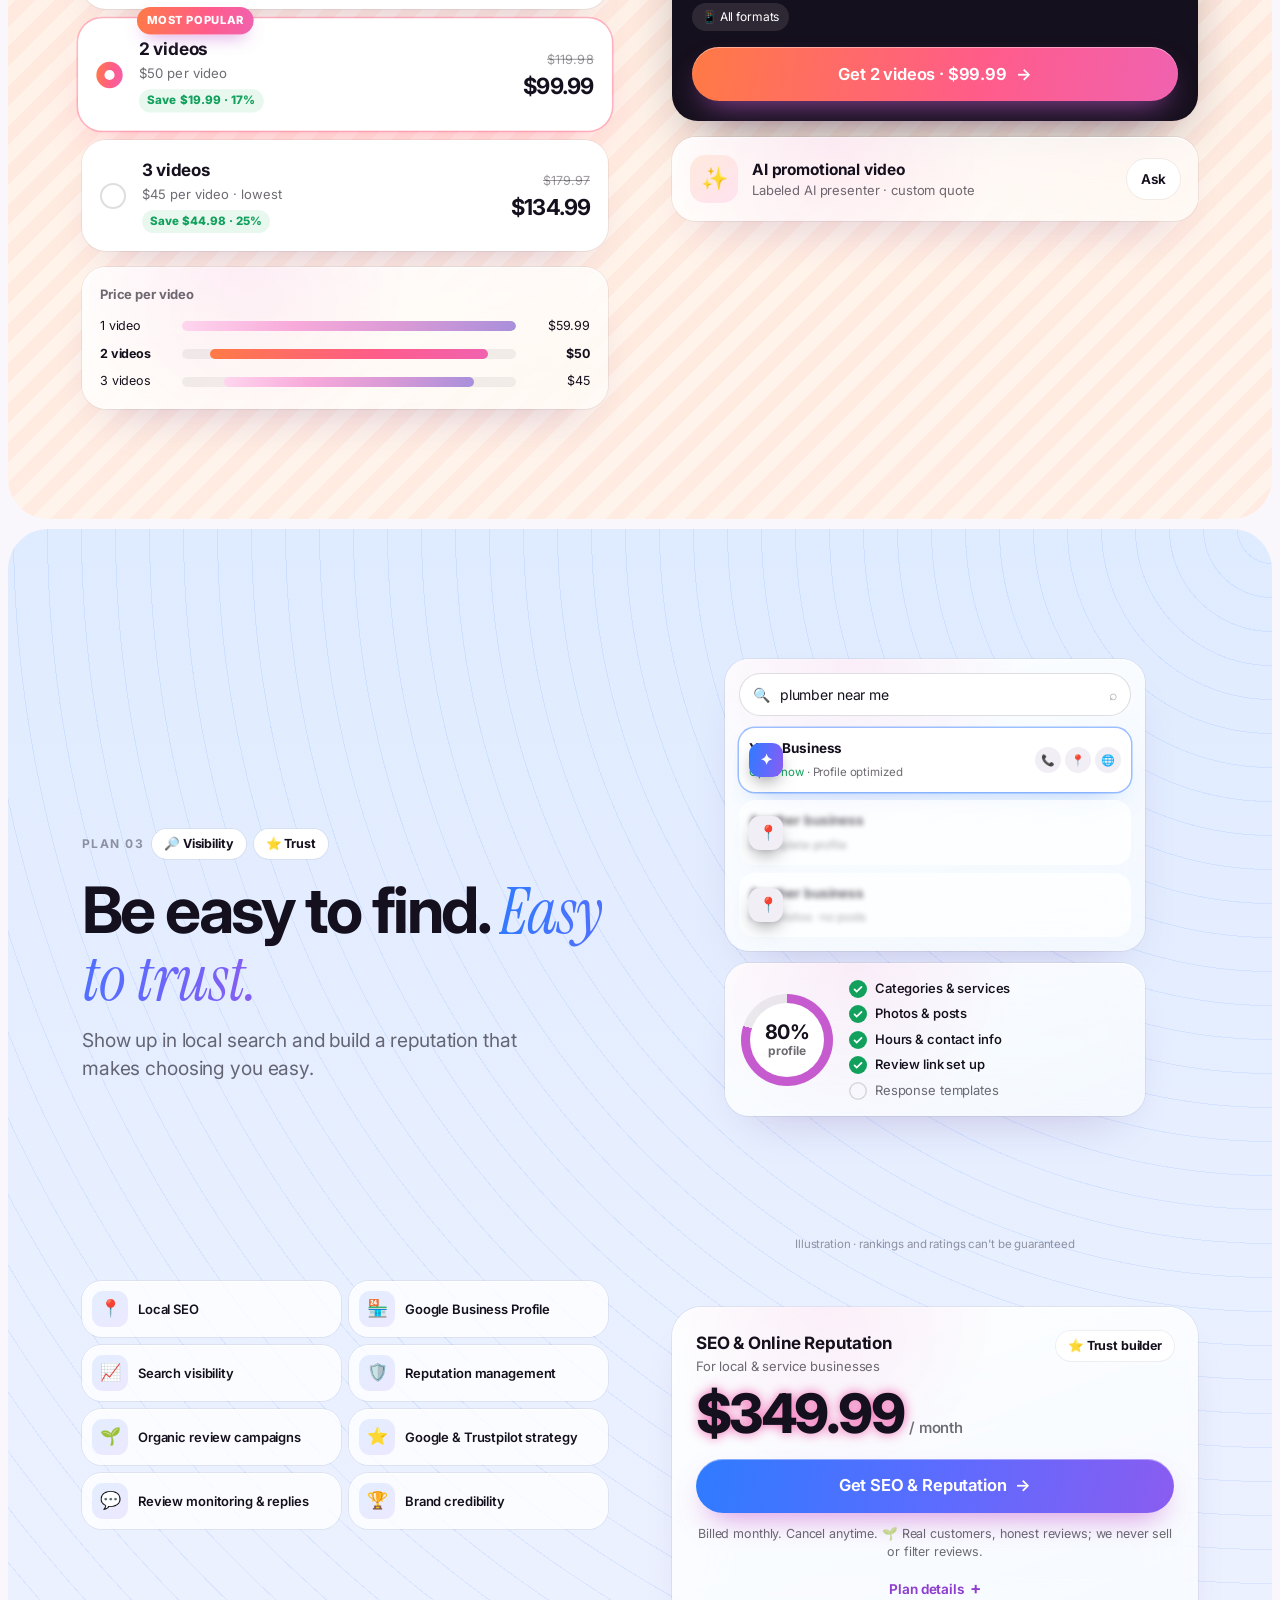
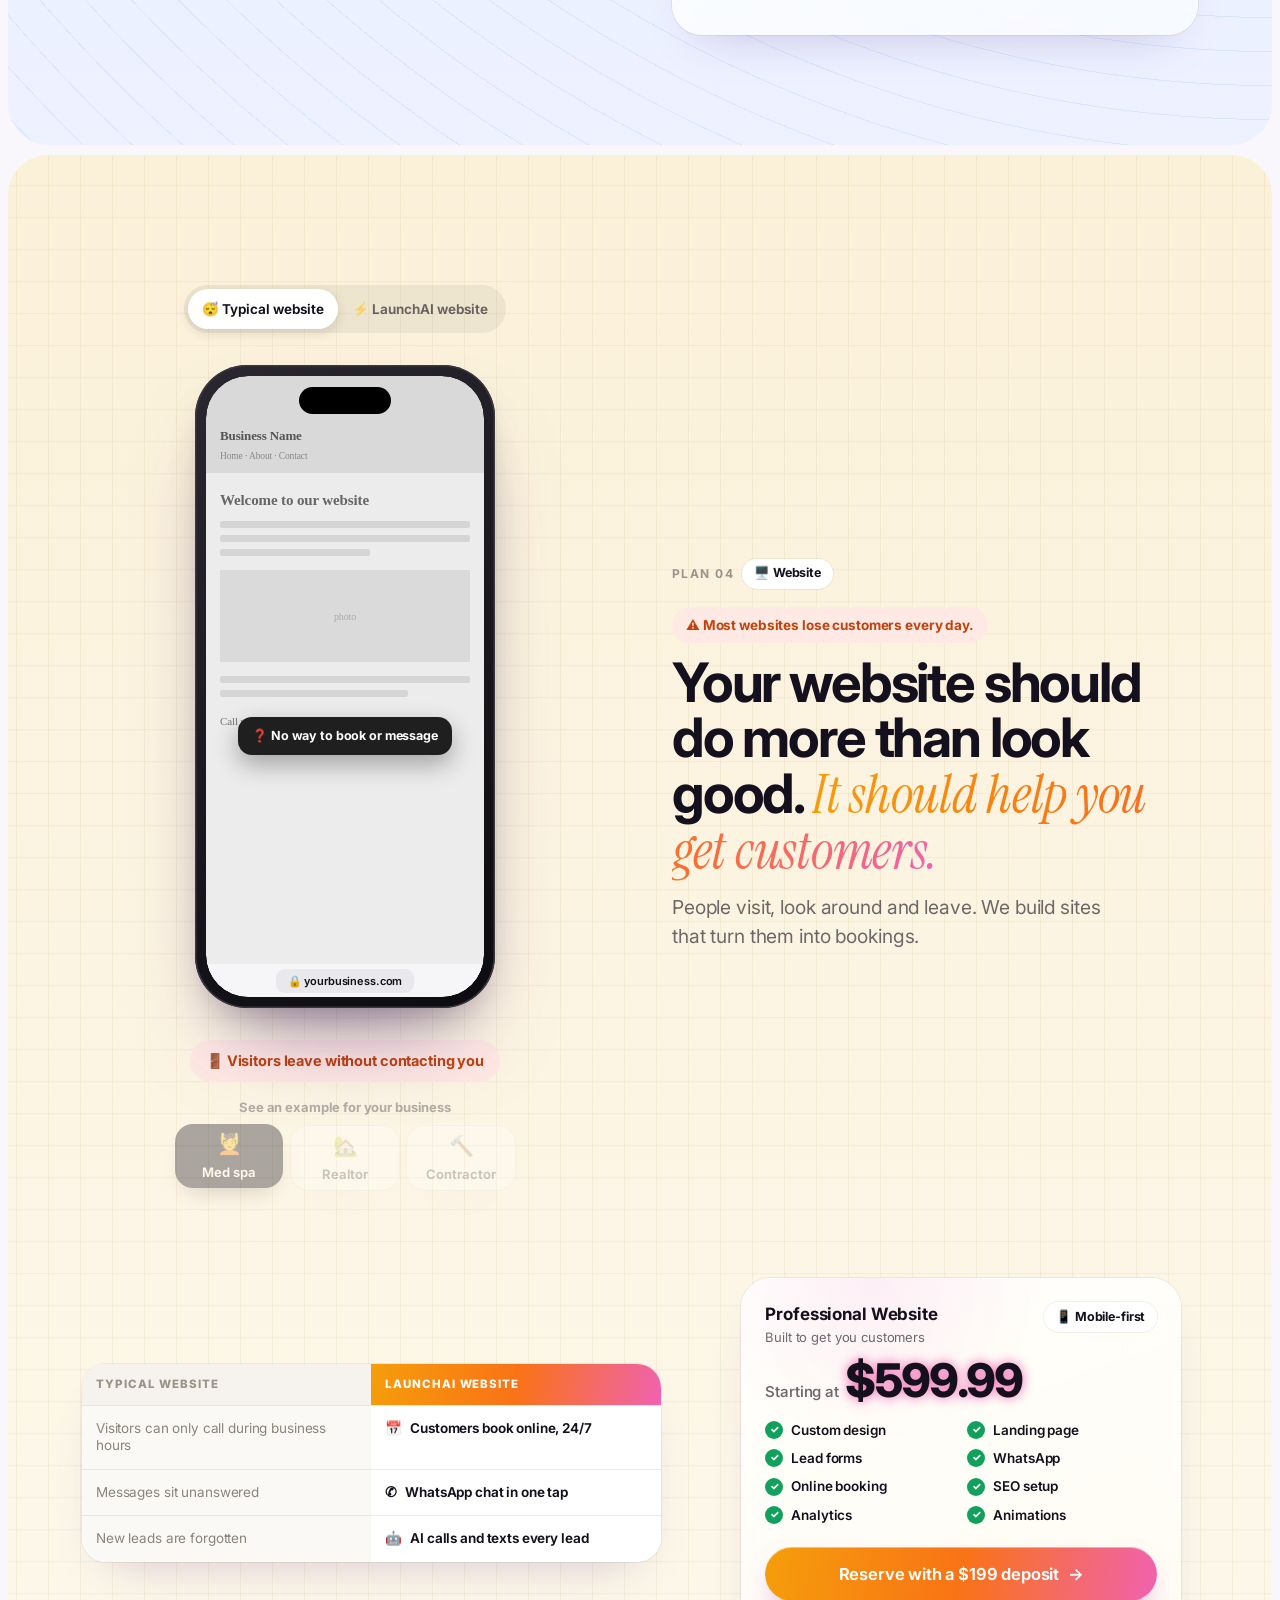
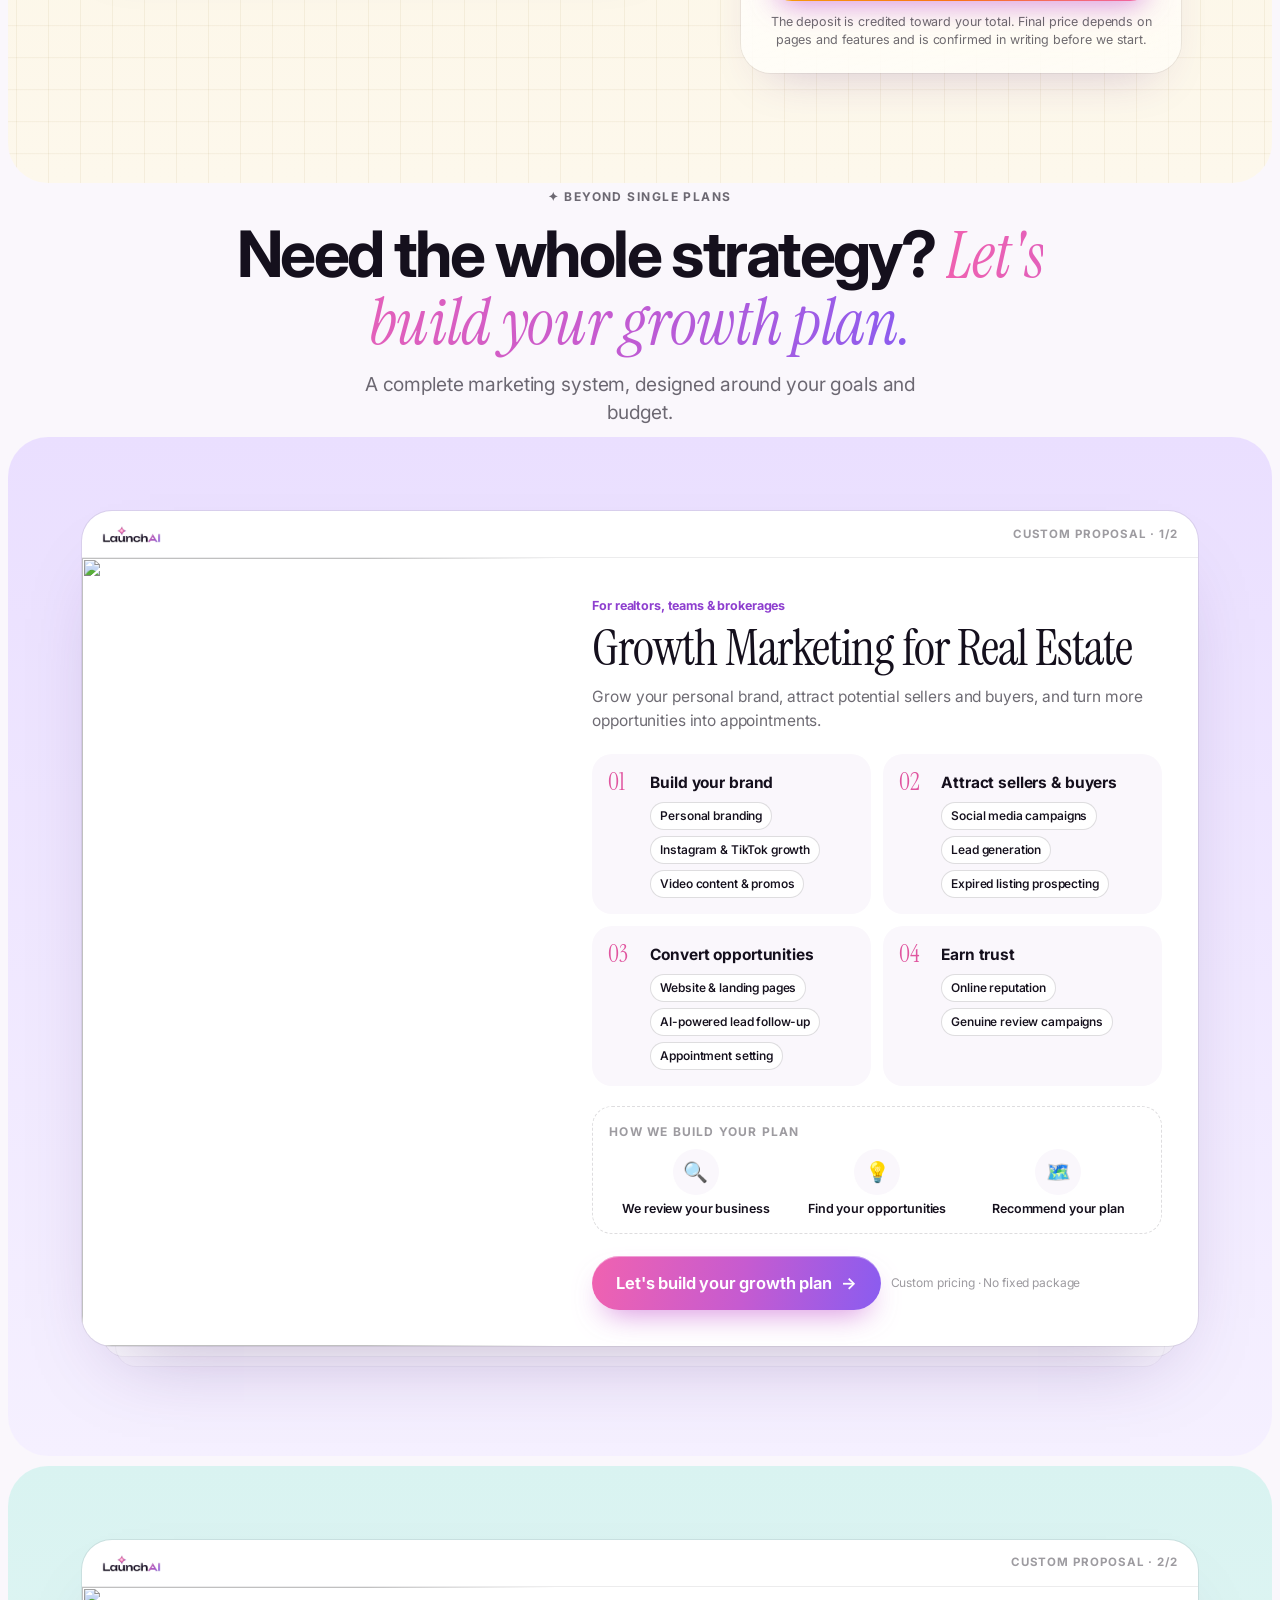
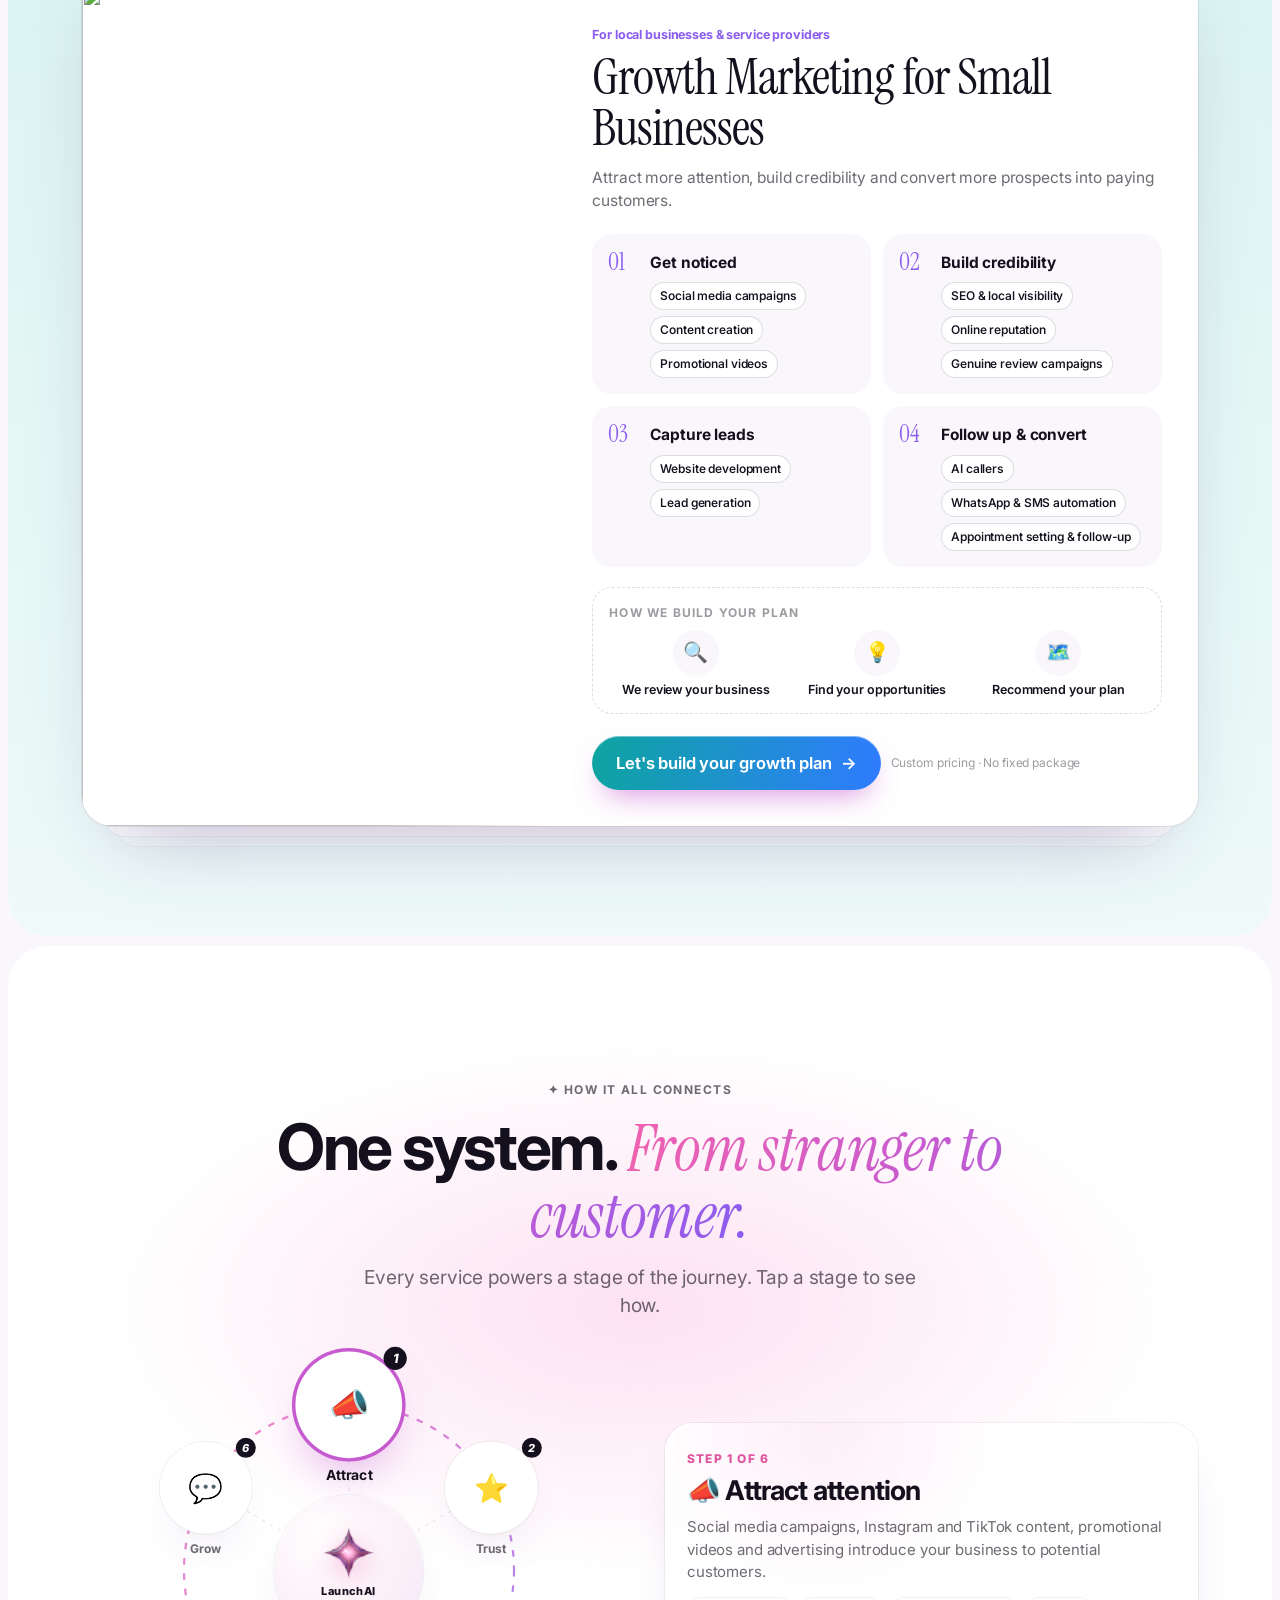
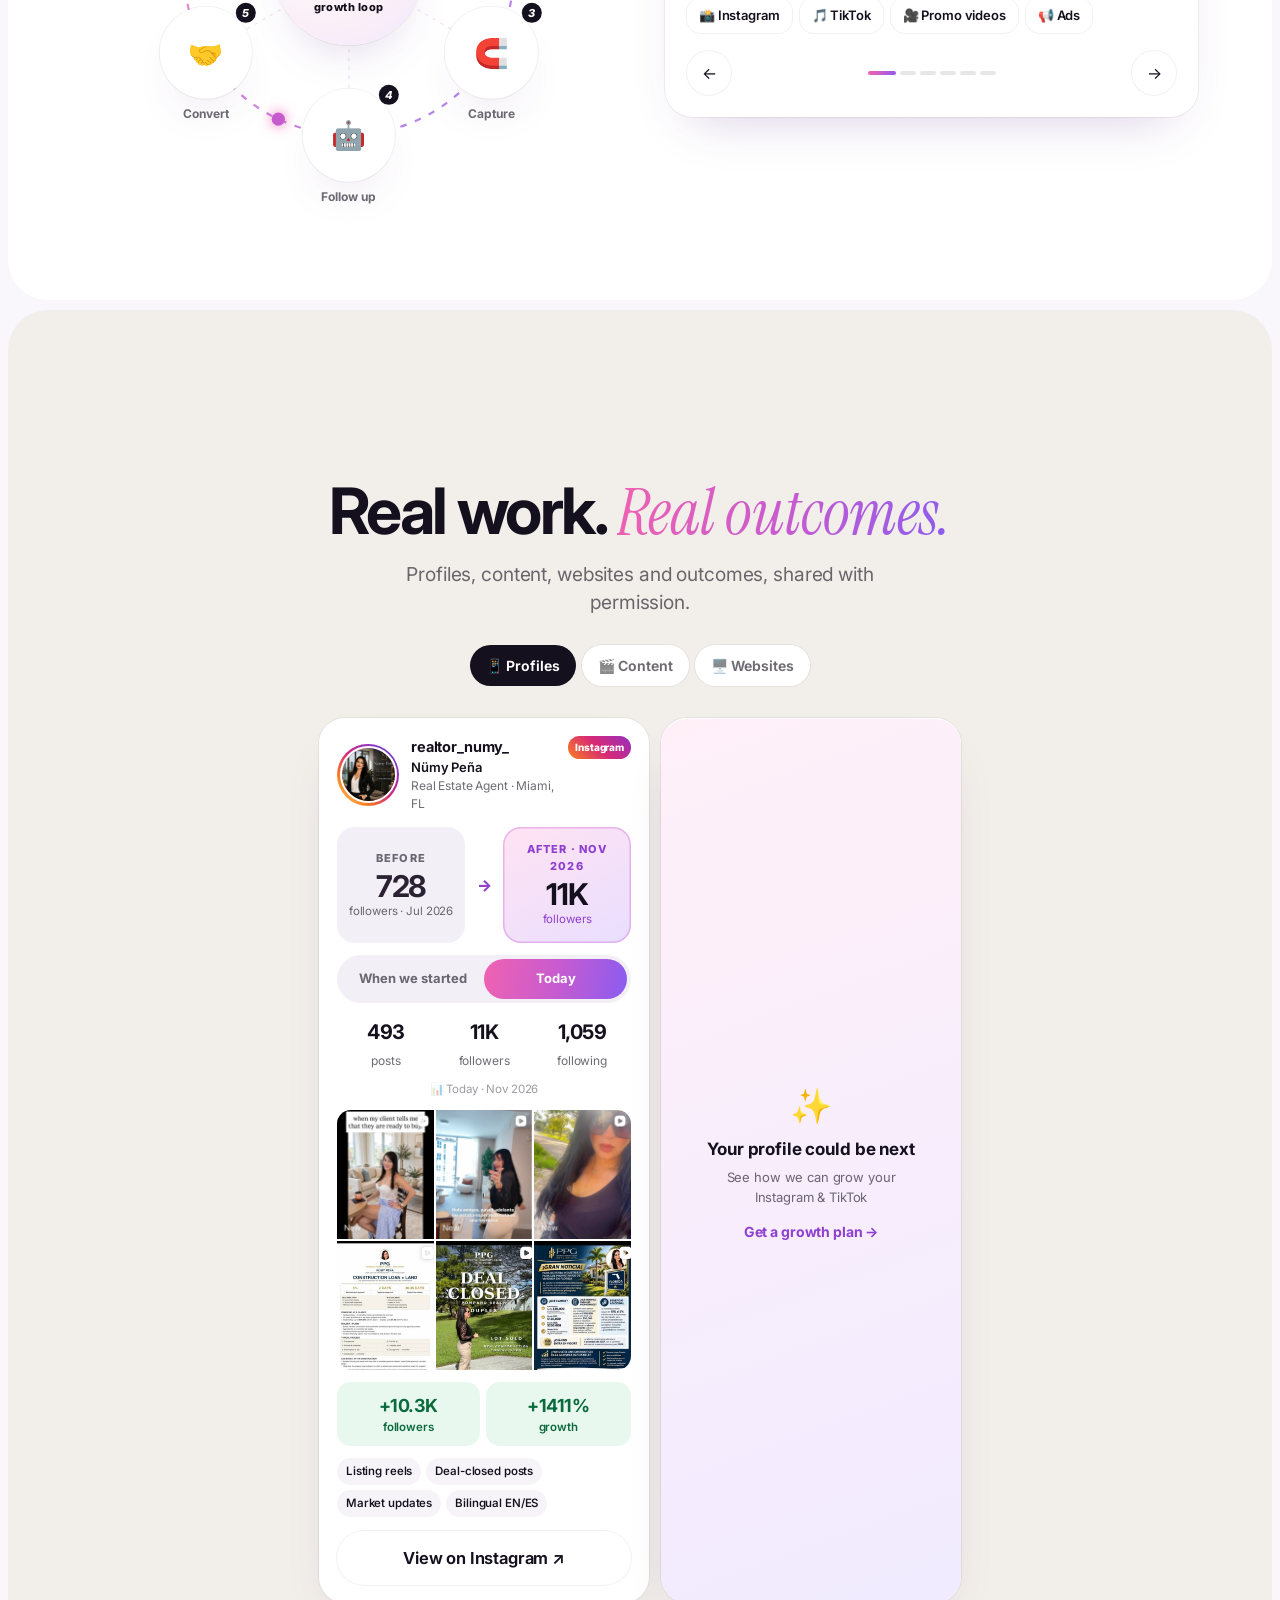
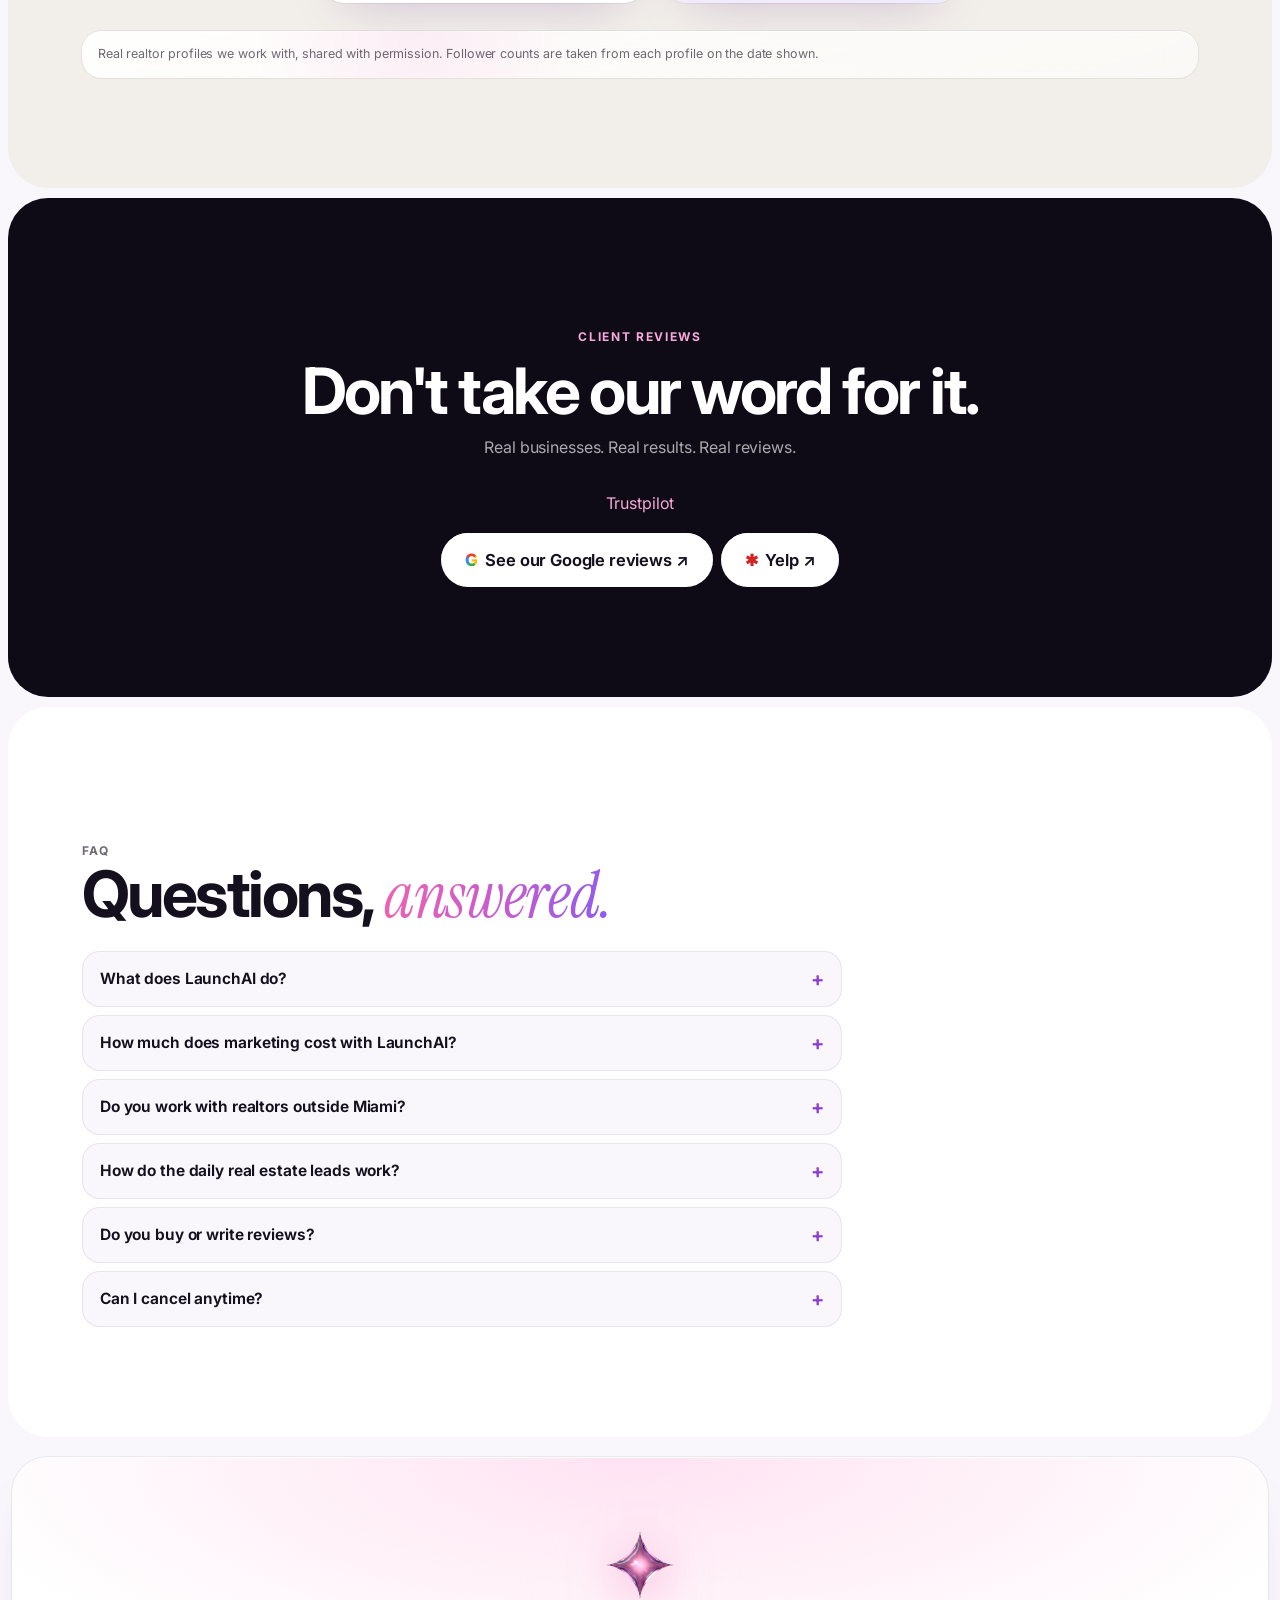
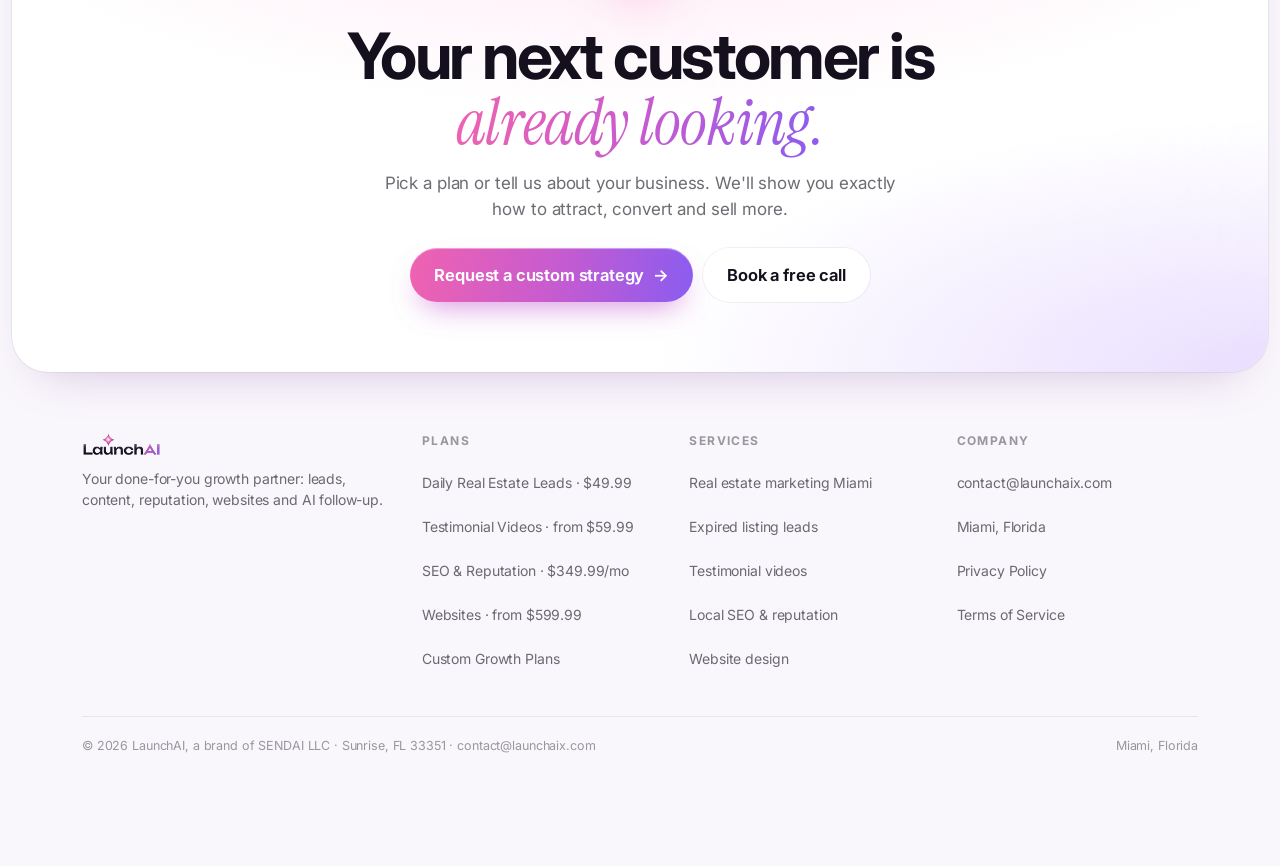
==== commit bc854812: "Add 5 SEO service pages with Service/FAQ/Breadcrumb schema, footer links, sitemap Co-Authored-By: Cl" ====
--- a/index.html
+++ b/index.html
@@ -568,7 +568,7 @@
   .dcta{flex-direction:row;align-items:center}
   .dcta small{text-align:left}
   .rail>*{width:300px}
-  .fgrid{grid-template-columns:1.4fr 1fr 1fr}
+  .fgrid{grid-template-columns:1.3fr 1fr 1fr 1fr}
   .fbot{flex-direction:row;justify-content:space-between}
   .final .ctas{flex-direction:row;justify-content:center;max-width:none}
   .dock{left:50%;right:auto;width:560px;transform:translate(-50%,140%)}
@@ -2165,6 +2165,7 @@
     <div class="fgrid">
       <div><img src="logo-ink.png" alt="LaunchAI"><p style="margin-top:12px;max-width:320px">Your done-for-you growth partner: leads, content, reputation, websites and AI follow-up.</p></div>
       <div><h5>Plans</h5><ul><li><a href="#leads" data-go>Daily Real Estate Leads · $49.99</a></li><li><a href="#video" data-go>Testimonial Videos · from $59.99</a></li><li><a href="#seo" data-go>SEO & Reputation · $349.99/mo</a></li><li><a href="#websites" data-go>Websites · from $599.99</a></li><li><a href="#growth" data-go>Custom Growth Plans</a></li></ul></div>
+      <div><h5>Services</h5><ul><li><a href="/real-estate-marketing-miami">Real estate marketing Miami</a></li><li><a href="/expired-listing-leads">Expired listing leads</a></li><li><a href="/testimonial-videos">Testimonial videos</a></li><li><a href="/seo-services">Local SEO & reputation</a></li><li><a href="/website-design">Website design</a></li></ul></div>
       <div><h5>Company</h5><ul><li><a href="mailto:contact@launchaix.com">contact@launchaix.com</a></li><li>Miami, Florida</li><li><a href="/privacy">Privacy Policy</a></li><li><a href="/terms-of-service">Terms of Service</a></li></ul></div>
     </div>
     <div class="fbot"><span>© 2026 LaunchAI, a brand of SENDAI LLC · Sunrise, FL 33351 · contact@launchaix.com</span><span>Miami, Florida</span></div>
